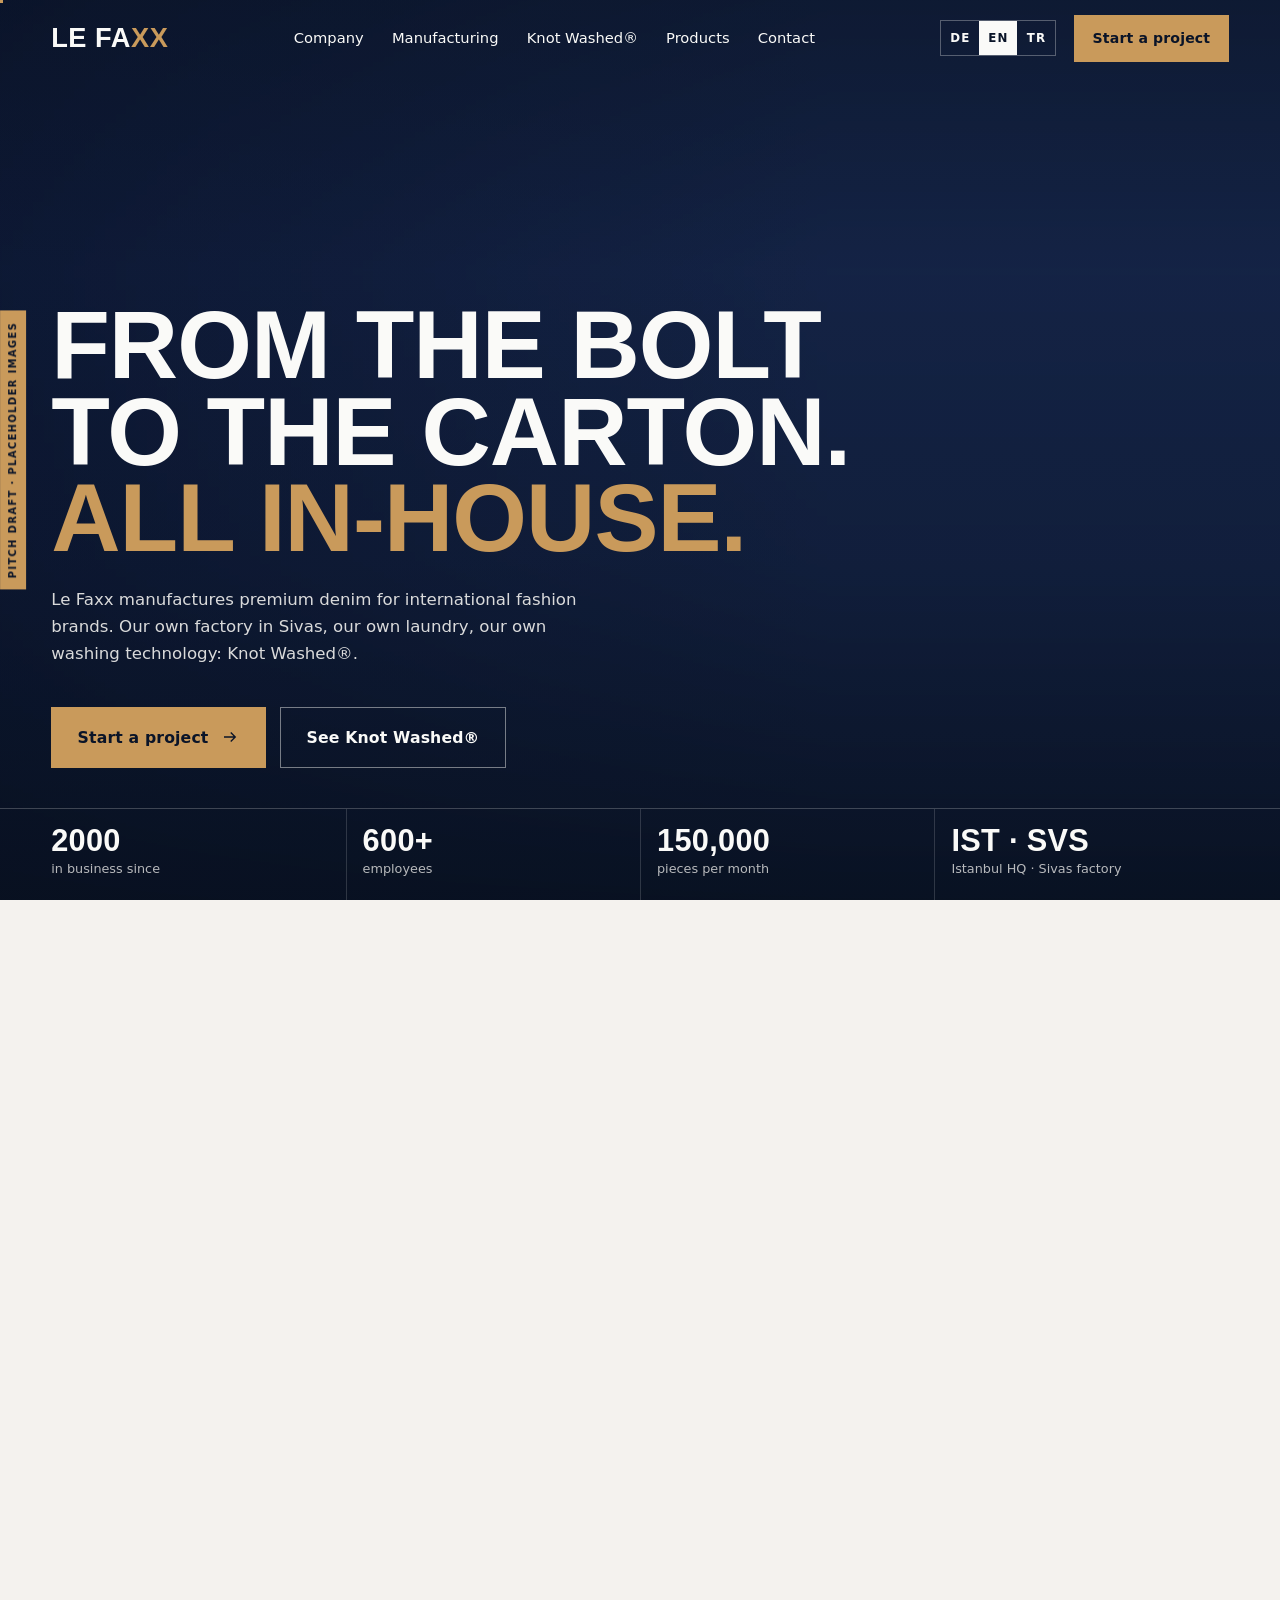
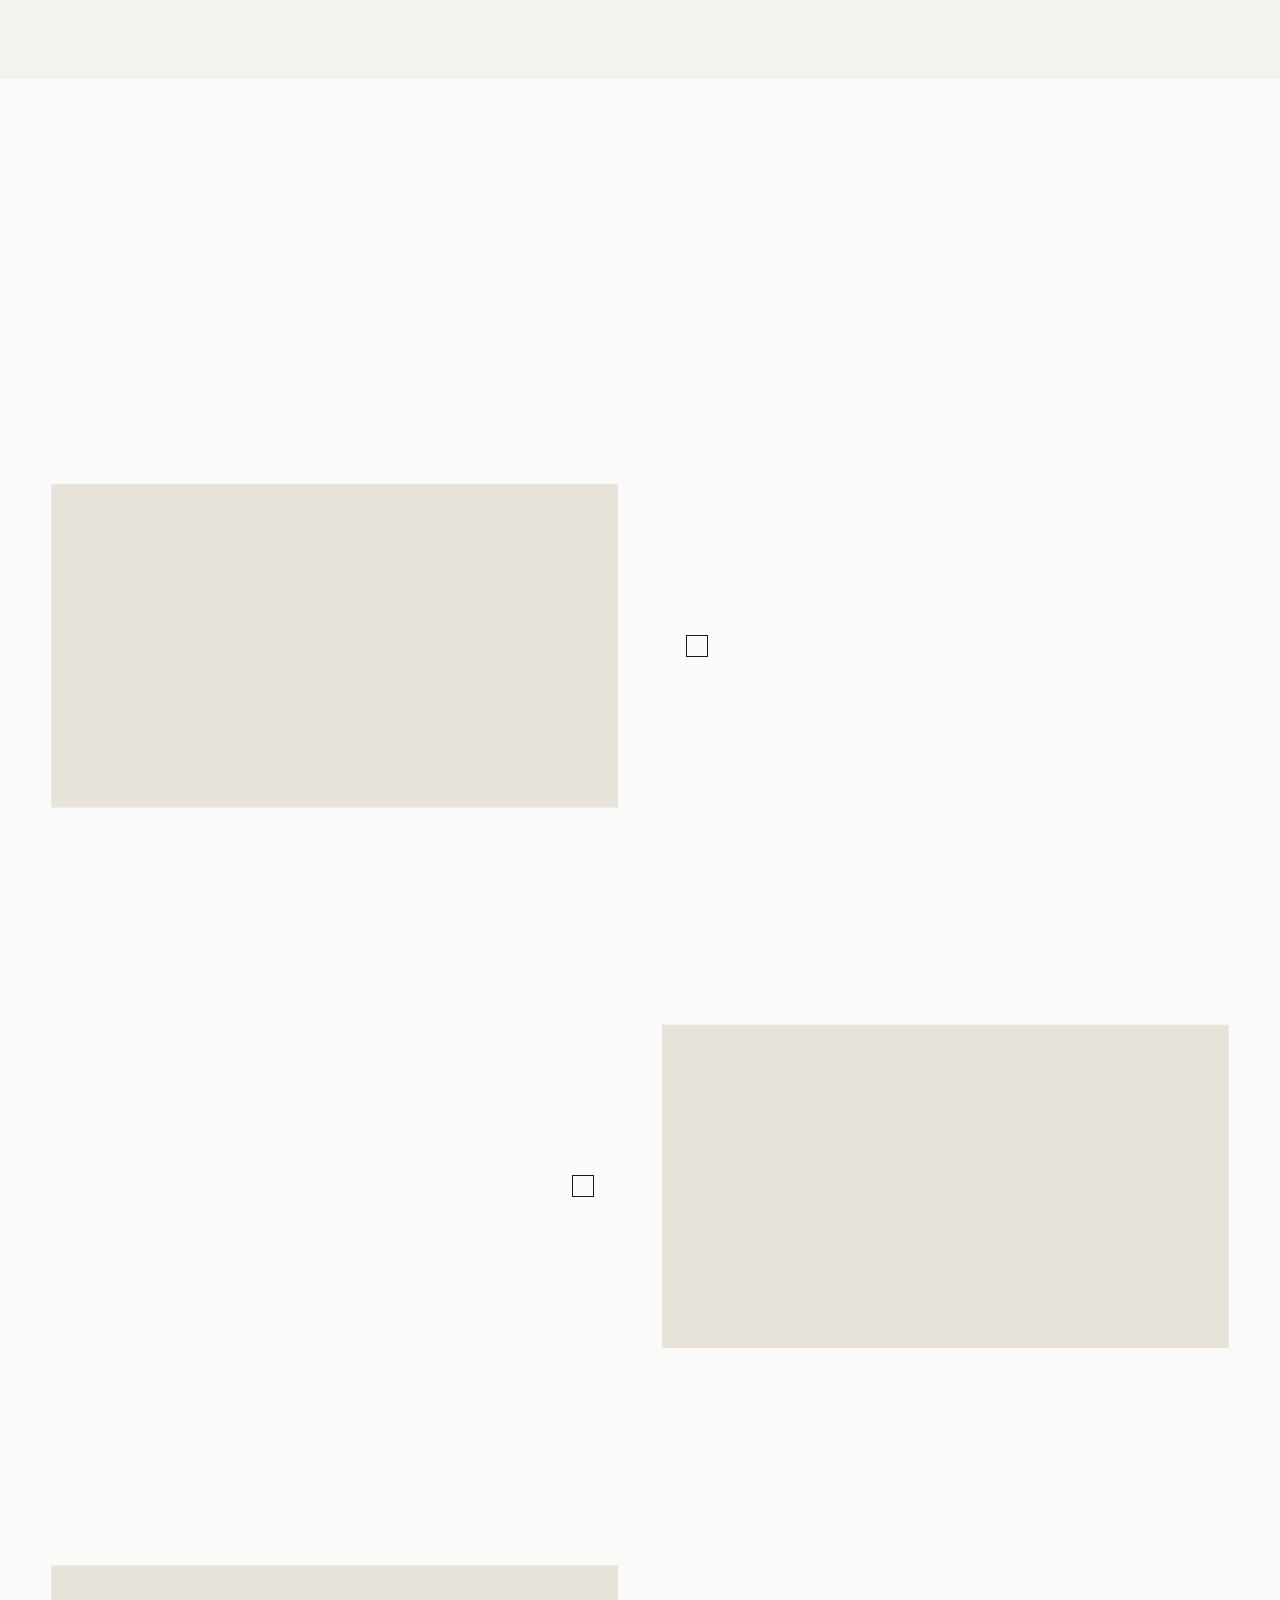
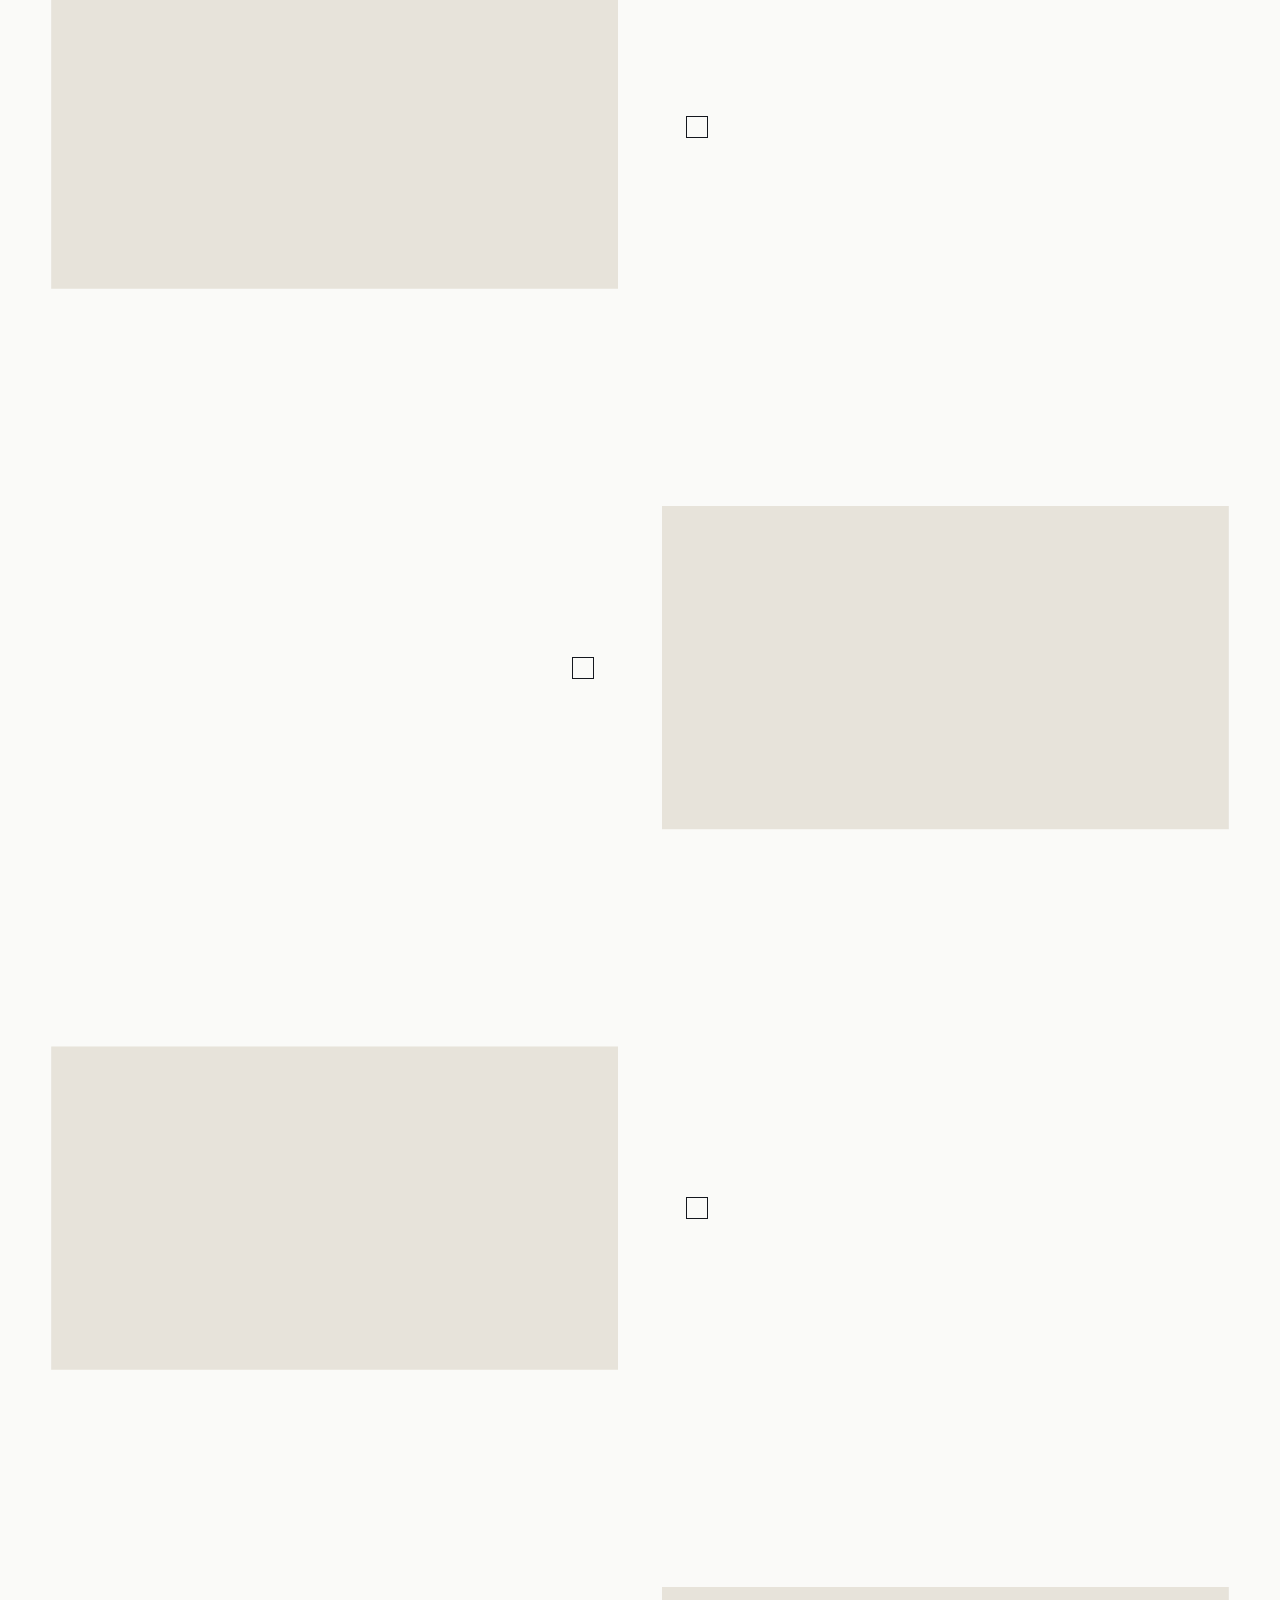
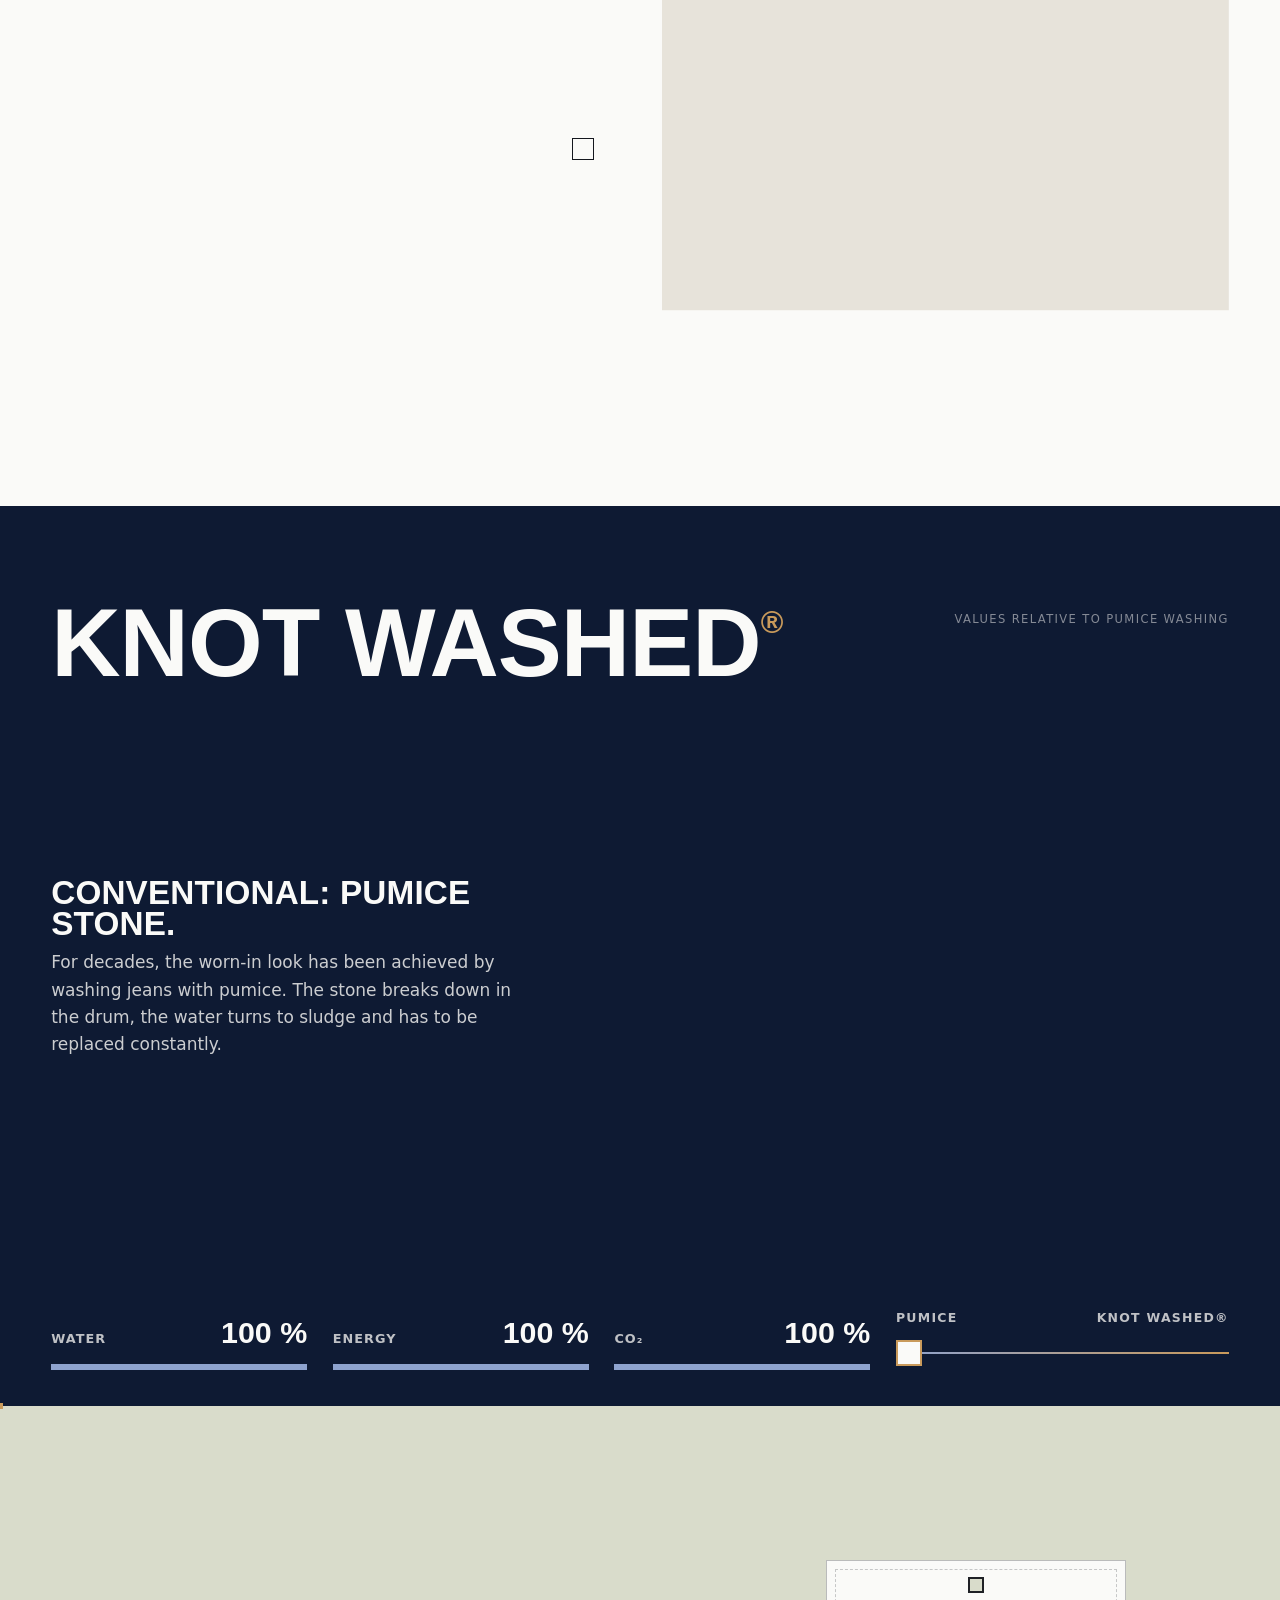
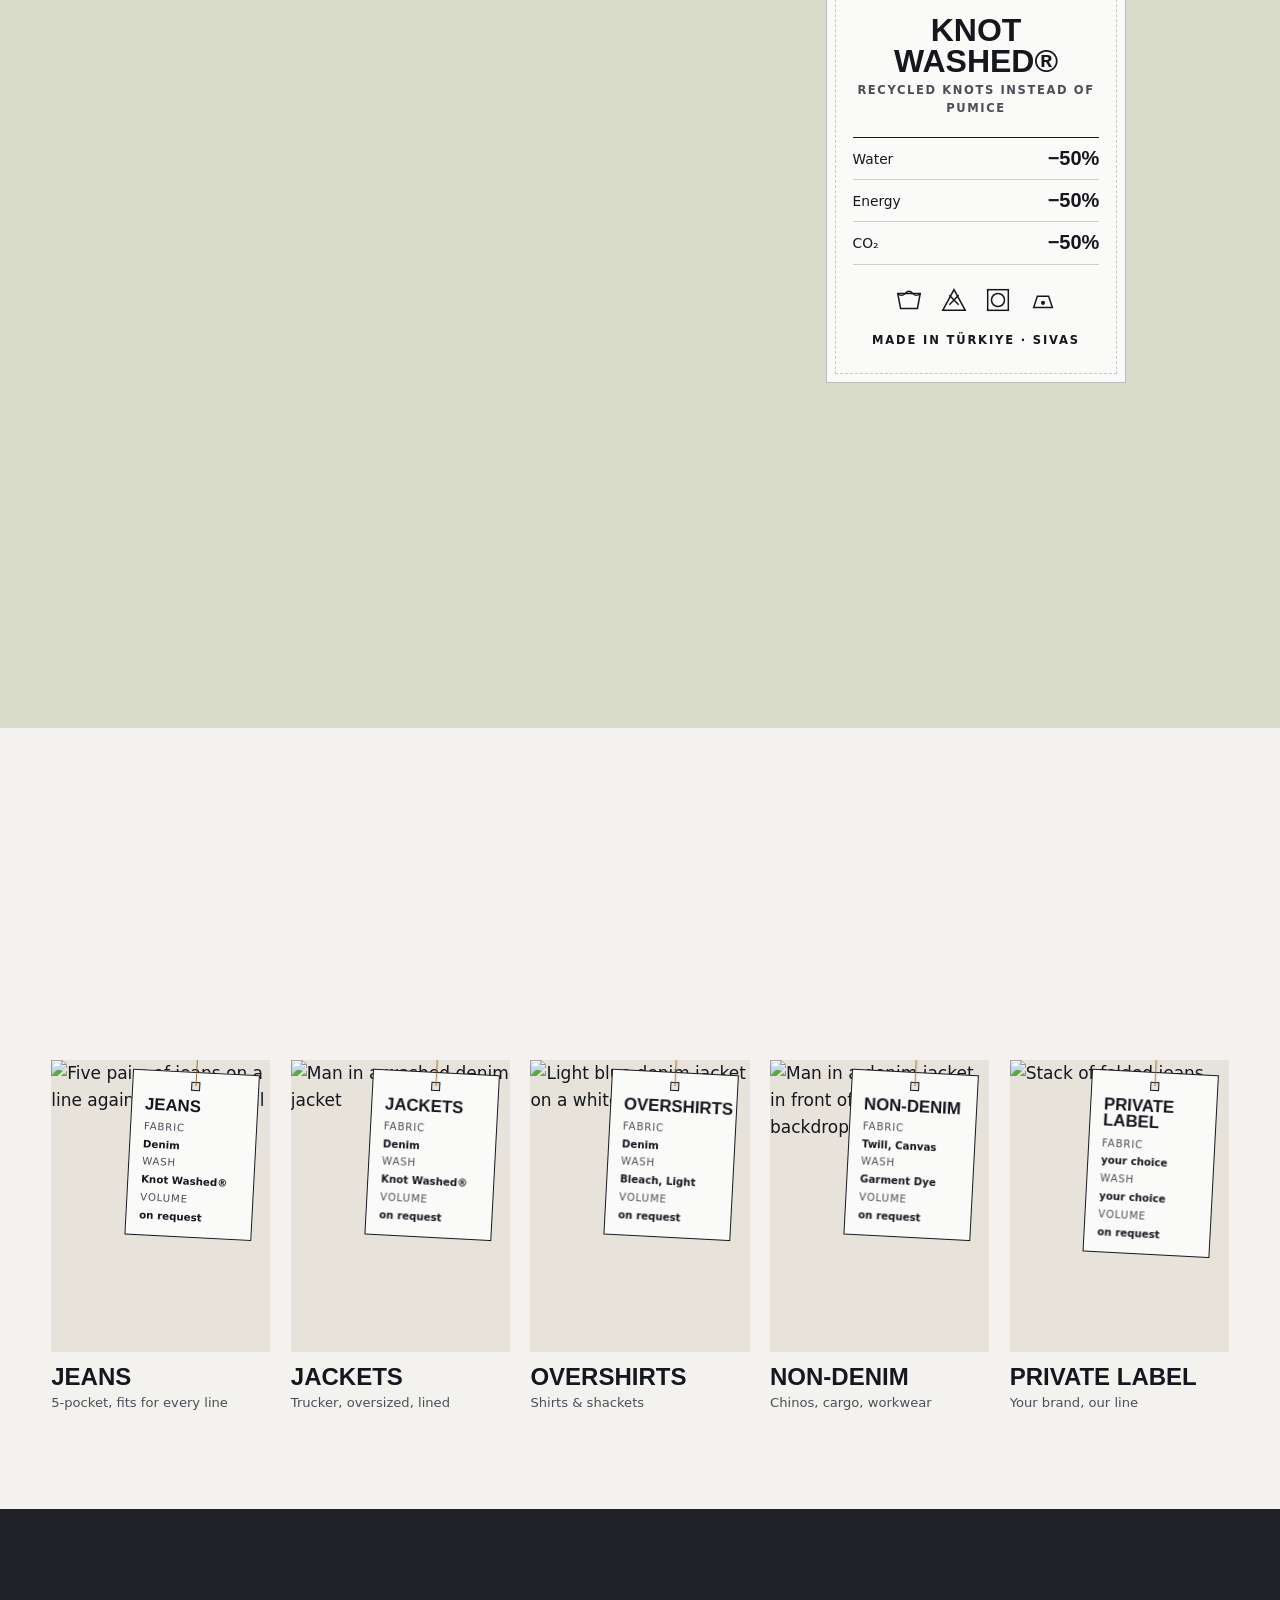
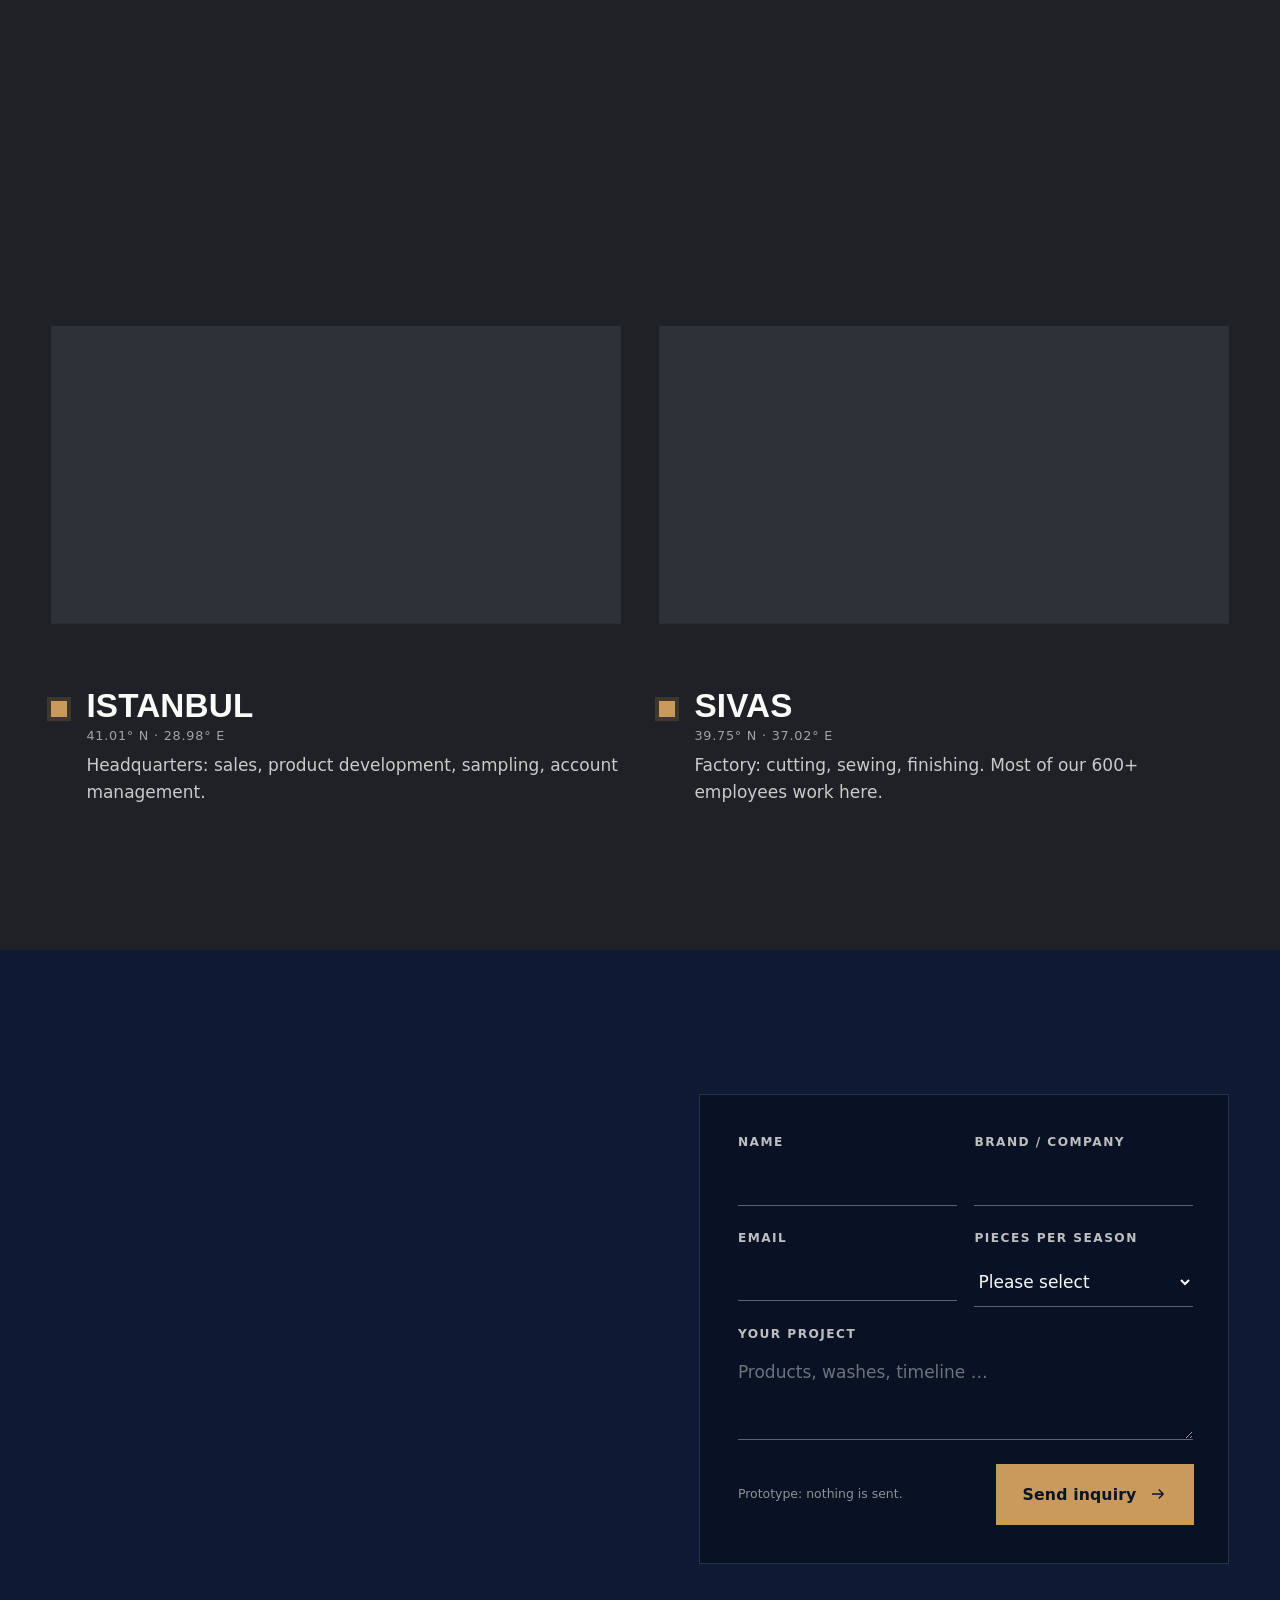
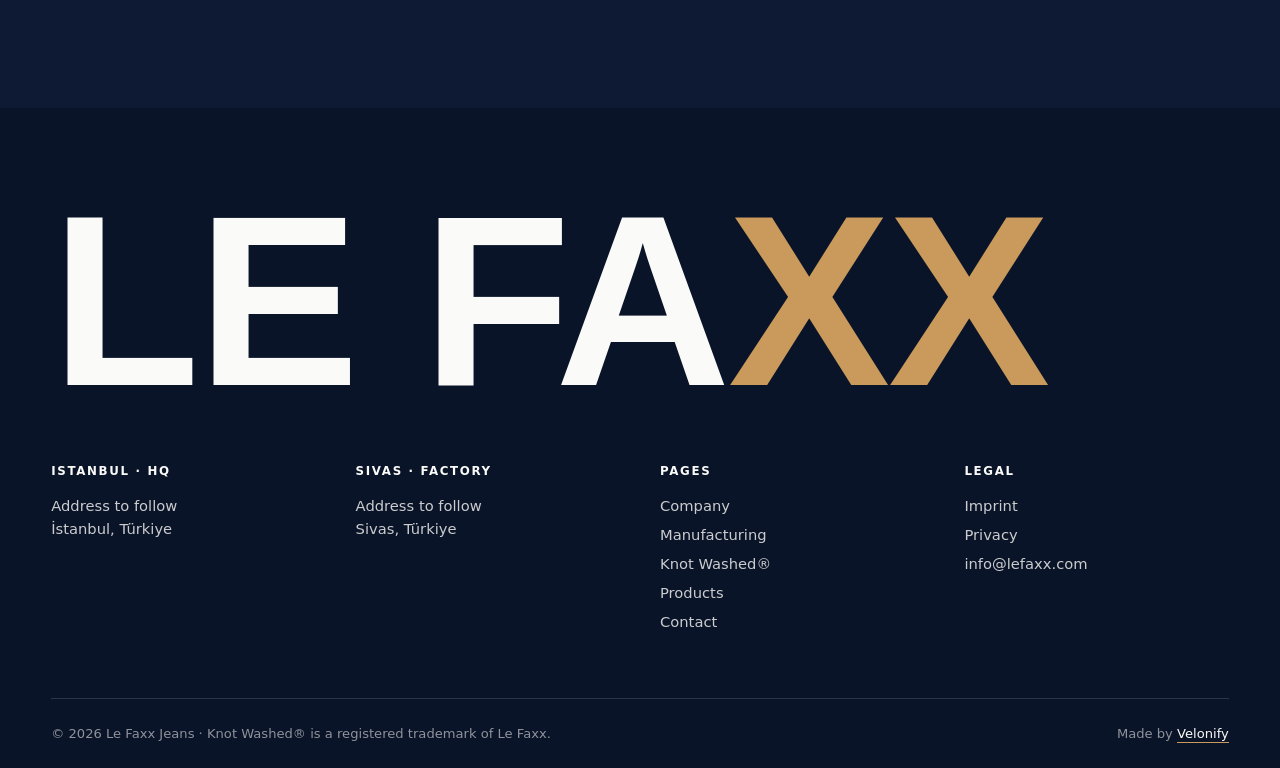
==== index.html @ afb4d883 "Le Faxx Startseiten-Prototyp (DE/EN/TR) mit Konzept und Designsystem Co-Authored-By: Claude Opus 5.5" ====
<!doctype html>
<html lang="de">
<head>
<meta charset="utf-8">
<meta name="viewport" content="width=device-width, initial-scale=1, viewport-fit=cover">
<title>Le Faxx Jeans · Denim in eigener Hand</title>
<meta name="description" content="Le Faxx Jeans: Premium-Denim-Produktion seit 2000. 600+ Mitarbeitende, 150.000 Teile pro Monat, eigene Knot Washed®-Technologie. Istanbul & Sivas.">
<meta name="theme-color" content="#0E1A33">
<link rel="preconnect" href="https://images.unsplash.com">
<link rel="preconnect" href="https://videos.pexels.com">
<link rel="preload" href="fonts/bsd-latin-fC1_PZJEZG.woff2" as="font" type="font/woff2" crossorigin>
<link rel="stylesheet" href="fonts/fonts.css">
<link rel="icon" href="data:image/svg+xml,%3Csvg xmlns='http://www.w3.org/2000/svg' viewBox='0 0 32 32'%3E%3Crect width='32' height='32' fill='%230B1530'/%3E%3Cpath d='M8 8l16 16M24 8L8 24' stroke='%23C99A5B' stroke-width='3'/%3E%3C/svg%3E">
<style>
:root{
  --indigo-950:#0A1428;
  --indigo-900:#0E1A33;
  --indigo-800:#13213F;
  --indigo-700:#1E3160;
  --indigo-300:#8EA3CF;
  --indigo-200:#B9C6E2;
  --anth:#1F2126;
  --anth-700:#2E3138;
  --linen:#F4F2EE;
  --linen-200:#E7E3DA;
  --paper:#FAFAF8;
  --ink:#14171E;
  --ink-soft:#4A4E58;
  --stitch:#C99A5B;
  --stitch-deep:#9A6E37;
  --tobacco:#A9825A;
  --moss:#5F6B4A;
  --moss-200:#D9DCCB;

  --f-display:"Big Shoulders Display", "Arial Narrow", sans-serif;
  --f-text:"Inter", system-ui, sans-serif;

  --gutter:clamp(16px, 4vw, 56px);
  --max:1440px;
  --s1:.5rem; --s2:1rem; --s3:1.5rem; --s4:2.5rem; --s5:4rem; --s6:6rem; --s7:9rem;
  --ease-out:cubic-bezier(.16,1,.3,1);
}
*,*::before,*::after{box-sizing:border-box}
html{-webkit-text-size-adjust:100%;scroll-behavior:auto}
html.lenis,html.lenis body{height:auto}
.lenis.lenis-smooth{scroll-behavior:auto!important}
body{margin:0;background:var(--linen);color:var(--ink);font-family:var(--f-text);font-size:1.0625rem;line-height:1.6;-webkit-font-smoothing:antialiased;text-rendering:optimizeLegibility;font-variant-numeric:tabular-nums;overflow-x:hidden}
img,video,canvas,svg{display:block;max-width:100%}
a{color:inherit;text-underline-offset:.22em;text-decoration-thickness:1px}
button{font:inherit;color:inherit;background:none;border:0;padding:0;cursor:pointer;border-radius:0}
input,textarea,select{font:inherit;color:inherit;border-radius:0}
::selection{background:var(--stitch);color:var(--indigo-950)}
html{scrollbar-color:var(--indigo-700) var(--linen)}
::-webkit-scrollbar{width:10px}
::-webkit-scrollbar-track{background:var(--linen)}
::-webkit-scrollbar-thumb{background:var(--indigo-700)}
:focus-visible{outline:2px solid var(--stitch);outline-offset:3px}
.m-only{display:none}
@media (max-width:820px){.m-only{display:block}}
.sr-only{position:absolute;width:1px;height:1px;overflow:hidden;clip:rect(0 0 0 0);white-space:nowrap}
.skip{position:fixed;left:var(--gutter);top:-60px;z-index:100;background:var(--stitch);color:var(--indigo-950);padding:.6rem 1rem;font-weight:600}
.skip:focus{top:12px}
.wrap{width:100%;max-width:var(--max);margin-inline:auto;padding-inline:var(--gutter)}

/* ---------- type ---------- */
.display{font-family:var(--f-display);font-weight:900;text-transform:uppercase;line-height:.86;letter-spacing:-.01em;margin:0;text-wrap:balance}
.h2{font-family:var(--f-display);font-weight:900;text-transform:uppercase;line-height:.9;letter-spacing:-.005em;font-size:clamp(2.6rem,6vw,5.25rem);margin:0 0 var(--s3);text-wrap:balance}
.h3{font-family:var(--f-display);font-weight:800;text-transform:uppercase;line-height:.95;font-size:clamp(1.7rem,2.6vw,2.4rem);margin:0 0 .6rem;letter-spacing:.005em}
.lead{font-size:clamp(1.08rem,1.35vw,1.25rem);line-height:1.55;max-width:56ch}
.meta{font-size:.78rem;letter-spacing:.14em;text-transform:uppercase;font-weight:600}
p{margin:0 0 1em;max-width:68ch}

/* ---------- buttons ---------- */
.btn{position:relative;display:inline-flex;align-items:center;gap:.8rem;padding:1.05rem 1.6rem;font-weight:600;font-size:.98rem;letter-spacing:.01em;text-decoration:none;overflow:hidden;isolation:isolate;border:1px solid currentColor;transition:color .45s var(--ease-out),border-color .45s var(--ease-out);will-change:transform}
.btn .btn-fill{position:absolute;inset:0;z-index:-1;transform:translateY(calc(100% + 14px));transition:transform .7s var(--ease-out)}
.btn .btn-fill::before{content:"";position:absolute;left:0;right:0;top:-11px;height:12px;background:inherit;-webkit-mask:url("data:image/svg+xml,%3Csvg xmlns='http://www.w3.org/2000/svg' viewBox='0 0 120 12' preserveAspectRatio='none'%3E%3Cpath d='M0 6 C 20 0 40 0 60 6 S 100 12 120 6 V12 H0Z'/%3E%3C/svg%3E") 0 0/120px 12px repeat-x;mask:url("data:image/svg+xml,%3Csvg xmlns='http://www.w3.org/2000/svg' viewBox='0 0 120 12' preserveAspectRatio='none'%3E%3Cpath d='M0 6 C 20 0 40 0 60 6 S 100 12 120 6 V12 H0Z'/%3E%3C/svg%3E") 0 0/120px 12px repeat-x;animation:wave 1.6s linear infinite}
.btn .btn-fill::after{content:"";position:absolute;inset:0;background:inherit}
.btn .btn-fill{background:transparent}
@keyframes wave{to{-webkit-mask-position:120px 0;mask-position:120px 0}}
.btn:hover .btn-fill,.btn:focus-visible .btn-fill{transform:translateY(0)}
.btn-primary{background:var(--stitch);border-color:var(--stitch);color:var(--indigo-950)}
.btn-primary .btn-fill::before,.btn-primary .btn-fill::after{background:var(--paper)}
.btn-ghost{color:var(--paper);border-color:rgba(251,250,247,.45)}
.btn-ghost .btn-fill::before,.btn-ghost .btn-fill::after{background:var(--paper)}
.btn-ghost:hover,.btn-ghost:focus-visible{color:var(--indigo-950);border-color:var(--paper)}
.btn-ink{color:var(--ink);border-color:var(--ink)}
.btn-ink .btn-fill::before,.btn-ink .btn-fill::after{background:var(--indigo-900)}
.btn-ink:hover,.btn-ink:focus-visible{color:var(--paper)}
.btn svg{width:18px;height:18px;flex:none;transition:transform .5s var(--ease-out)}
.btn:hover svg{transform:translateX(4px)}
.btn[disabled]{opacity:.5;cursor:not-allowed}

/* ---------- nav ---------- */
.nav{position:fixed;inset:0 0 auto;z-index:50;color:var(--paper);transition:background .5s var(--ease-out),color .5s var(--ease-out),transform .6s var(--ease-out)}
.nav-in{display:flex;align-items:center;justify-content:space-between;gap:var(--s3);height:76px}
.nav.is-solid{background:rgba(11,21,48,.92);-webkit-backdrop-filter:saturate(1.2) blur(10px);backdrop-filter:saturate(1.2) blur(10px)}
.nav.is-hidden{transform:translateY(-100%)}
.mark{font-family:var(--f-display);font-weight:900;font-size:1.7rem;letter-spacing:.02em;text-decoration:none;display:inline-block;line-height:1;white-space:nowrap}
.mark .xx{color:var(--stitch)}
.nav-links{display:flex;gap:clamp(1rem,2.2vw,2.2rem);list-style:none;margin:0;padding:0;font-size:.92rem;font-weight:500}
.nav-links a{text-decoration:none;position:relative;padding:.4rem 0}
.nav-links a::after{content:"";position:absolute;left:0;right:0;bottom:0;height:1px;background:var(--stitch);transform:scaleX(0);transform-origin:right;transition:transform .5s var(--ease-out)}
.nav-links a:hover::after{transform:scaleX(1);transform-origin:left}
.nav-right{display:flex;align-items:center;gap:1.1rem}
.lang{display:flex;border:1px solid rgba(251,250,247,.3)}
.lang button{font-size:.74rem;font-weight:600;letter-spacing:.1em;padding:.42rem .55rem;min-width:38px;min-height:34px;transition:background .3s,color .3s}
.lang button[aria-pressed="true"]{background:var(--paper);color:var(--indigo-950)}
.lang button:not([aria-pressed="true"]):hover{background:rgba(251,250,247,.12)}
.nav .btn{padding:.7rem 1.1rem;font-size:.88rem}
.burger{display:none;width:44px;height:44px;position:relative}
.burger span{position:absolute;left:10px;right:10px;height:2px;background:currentColor;transition:transform .45s var(--ease-out),top .45s var(--ease-out)}
.burger span:nth-child(1){top:17px}.burger span:nth-child(2){top:25px}
.menu-open .burger span:nth-child(1){top:21px;transform:rotate(45deg)}
.menu-open .burger span:nth-child(2){top:21px;transform:rotate(-45deg)}
.mobile-menu{position:fixed;inset:0;z-index:45;background:var(--indigo-900);color:var(--paper);padding:110px var(--gutter) 40px;display:flex;flex-direction:column;gap:2rem;clip-path:inset(0 0 100% 0);transition:clip-path .7s var(--ease-out);visibility:hidden}
.menu-open .mobile-menu{clip-path:inset(0 0 0 0);visibility:visible}
.mobile-menu ul{list-style:none;margin:0;padding:0;display:grid;gap:.2rem}
.mobile-menu a{font-family:var(--f-display);font-weight:900;text-transform:uppercase;font-size:clamp(2.6rem,12vw,3.6rem);line-height:1.02;text-decoration:none;display:block}
.mobile-menu .lang{align-self:flex-start}
@media (max-width:1080px){.nav-links{display:none}.burger{display:block}.nav .btn{display:none}}

/* ---------- thread ---------- */
.thread-host{position:relative}
.thread{position:absolute;inset:0;width:100%;height:100%;pointer-events:none;z-index:4;overflow:visible}
.thread .stitch{fill:none;stroke:var(--stitch);stroke-width:1.7;stroke-dasharray:11 7;stroke-linecap:butt}
.thread .ghost{fill:none;stroke:var(--stitch);stroke-width:1;stroke-dasharray:2 16;opacity:.35}
.thread .needle{fill:var(--stitch)}

/* ---------- hero ---------- */
.hero{position:relative;min-height:100svh;color:var(--paper);background:var(--indigo-900);display:flex;flex-direction:column;overflow:hidden}
.hero-media{position:absolute;inset:0;z-index:0}
.hero-media video,.hero-media img{width:100%;height:100%;object-fit:cover}
.hero-media::after{content:"";position:absolute;inset:0;background:
  linear-gradient(180deg,rgba(8,16,31,.55) 0%,rgba(8,16,31,.15) 30%,rgba(8,16,31,.35) 62%,rgba(8,16,31,.92) 100%),
  linear-gradient(90deg,rgba(11,21,48,.7) 0%,rgba(11,21,48,0) 65%);mix-blend-mode:normal}
.hero-media .tint{position:absolute;inset:0;background:var(--indigo-700);mix-blend-mode:color;opacity:.55}
.hero-body{position:relative;z-index:5;margin-top:auto;padding-top:120px;padding-bottom:var(--s4)}
.hero h1{font-size:clamp(3.2rem,9.6vw,6rem)}
@media (min-width:821px){.hero h1 .ln>span{white-space:nowrap}}
.hero h1 .ln{display:block;overflow:hidden;padding-bottom:.04em}
.hero h1 .ln>span{display:block}
.hero h1 .ln:nth-child(3)>span{color:var(--stitch)}
.hero-sub{margin:var(--s3) 0 var(--s4);max-width:52ch;font-size:clamp(1.02rem,1.3vw,1.18rem);color:rgba(251,250,247,.86)}
.hero-ctas{position:relative;z-index:5;display:flex;flex-wrap:wrap;gap:.9rem;align-items:center}
.spec{position:relative;z-index:5;border-top:1px solid rgba(251,250,247,.22)}
.spec ul{list-style:none;margin:0;padding:0;display:grid;grid-template-columns:repeat(4,1fr)}
.spec li{padding:1.1rem 1rem 1.3rem 0;display:flex;flex-direction:column;gap:.1rem}
.spec li+li{padding-left:1rem;border-left:1px solid rgba(251,250,247,.16)}
.spec b{font-family:var(--f-display);font-weight:800;font-size:clamp(1.5rem,2.4vw,2.1rem);line-height:1;letter-spacing:.01em}
.spec span{font-size:.8rem;color:rgba(251,250,247,.72)}
@media (max-width:820px){.hero .btn-ghost{background:var(--indigo-900)}}
@media (max-width:720px){.spec ul{grid-template-columns:1fr 1fr}.spec li:nth-child(3){padding-left:0;border-left:0}.spec li:nth-child(n+3){border-top:1px solid rgba(251,250,247,.16)}}

/* ---------- statement ---------- */
.statement{padding:var(--s7) 0 var(--s6);background:var(--linen)}
.statement-grid{display:grid;grid-template-columns:minmax(0,1fr) minmax(0,3.2fr);gap:var(--s4)}
.statement .anchor-col{position:relative}
.big-say{font-family:var(--f-display);font-weight:800;text-transform:uppercase;font-size:clamp(2.1rem,4.6vw,4.1rem);line-height:.98;letter-spacing:.002em;margin:0 0 var(--s4);max-width:22ch;text-wrap:balance}
.big-say .num{color:var(--indigo-700);font-weight:900}
.big-say .soft{color:#8A8C93}
.statement .cols{display:grid;grid-template-columns:1fr 1fr;gap:var(--s4);max-width:900px;color:var(--ink-soft)}
@media (max-width:820px){.statement-grid{grid-template-columns:1fr}.statement .anchor-col{height:0}.statement .cols{grid-template-columns:1fr;gap:0}.statement{padding-top:var(--s6)}.statement .wrap{padding-left:calc(var(--gutter) + 28px)}}

/* ---------- production line ---------- */
.line{background:var(--paper);padding:var(--s6) 0 var(--s7)}
.line-head{display:grid;grid-template-columns:minmax(0,1fr) minmax(0,1fr);gap:var(--s4);align-items:end;margin-bottom:var(--s6)}
.line-head p{color:var(--ink-soft)}
.stations{list-style:none;margin:0;padding:0;display:grid;gap:clamp(4rem,9vw,8rem)}
.station{display:grid;grid-template-columns:minmax(0,5fr) 80px minmax(0,4fr);gap:clamp(1rem,3vw,3rem);align-items:center}
.station:nth-child(even){grid-template-columns:minmax(0,4fr) 80px minmax(0,5fr)}
.st-media{order:1}.st-copy{order:3}
.station:nth-child(even) .st-media{order:3}
.station:nth-child(even) .st-copy{order:1;text-align:right;justify-self:end}
.station:nth-child(even) .st-copy p{margin-left:auto}
.st-marker{order:2;justify-self:center;position:relative;width:22px;height:22px;background:var(--paper);border:1.5px solid var(--ink)}
.st-marker svg{position:absolute;inset:3px;width:13px;height:13px}
.st-marker line{stroke:var(--stitch-deep);stroke-width:2.2;stroke-dasharray:20;stroke-dashoffset:20;transition:stroke-dashoffset .5s var(--ease-out)}
.st-marker line+line{transition-delay:.18s}
.is-stitched .st-marker{border-color:var(--stitch-deep)}
.is-stitched .st-marker line{stroke-dashoffset:0}
.st-media{position:relative;aspect-ratio:4/3;overflow:hidden;background:var(--linen-200)}
.st-media img{width:100%;height:118%;object-fit:cover;transform:translateY(-8%);will-change:transform}
.st-copy{max-width:440px}
.st-no{font-family:var(--f-display);font-weight:800;font-size:1.05rem;letter-spacing:.08em;color:var(--stitch-deep);display:block;margin-bottom:.5rem}
.st-copy p{color:var(--ink-soft);margin-bottom:.9rem}
.origin{display:inline-flex;gap:.5rem;align-items:center;font-size:.74rem;font-weight:600;letter-spacing:.13em;text-transform:uppercase;color:var(--ink);border:1px solid var(--linen-200);padding:.35rem .6rem;background:var(--linen)}
.origin::before{content:"";width:6px;height:6px;background:var(--stitch-deep)}
@media (max-width:820px){
  .line-head{grid-template-columns:1fr}
  .station,.station:nth-child(even){grid-template-columns:28px minmax(0,1fr);gap:1rem 1.2rem;align-items:start}
  .station .st-marker,.station:nth-child(even) .st-marker{order:0;grid-row:1 / span 2;justify-self:start;margin-left:-3px;margin-top:2px}
  .station .st-media,.station:nth-child(even) .st-media{order:2;grid-column:2}
  .station .st-copy,.station:nth-child(even) .st-copy{order:1;grid-column:2;text-align:left;justify-self:start}
  .station:nth-child(even) .st-copy p{margin-left:0}
  .stations{gap:4rem}
}

/* ---------- knot washed ---------- */
.knot{position:relative;background:var(--indigo-900);color:var(--paper);height:100svh;overflow:hidden}
.knot canvas{position:absolute;inset:0;width:100%;height:100%}
.knot-fallback{position:absolute;inset:0;display:grid;place-items:center;opacity:.25}
.knot-ui{position:relative;z-index:3;height:100%;display:grid;grid-template-columns:minmax(0,1fr) minmax(0,1fr);grid-template-rows:auto 1fr auto;padding-top:96px;padding-bottom:clamp(20px,4vh,40px)}
.knot-title{grid-column:1 / -1;font-size:clamp(3rem,8.5vw,6rem);color:var(--paper)}
.knot-title sup{font-size:.32em;vertical-align:top;position:relative;top:.25em;color:var(--stitch)}
.knot-steps{grid-column:1;grid-row:2;position:relative;align-self:center;min-height:15rem}
.kstep{position:absolute;inset:0 0 auto 0;opacity:0;transform:translateY(16px);transition:opacity .6s var(--ease-out),transform .6s var(--ease-out);max-width:30rem}
.kstep.is-on{opacity:1;transform:none}
.kstep h3{color:var(--paper)}
.kstep p{color:rgba(251,250,247,.8)}
.knot-meters{grid-column:1 / -1;grid-row:3;display:grid;grid-template-columns:repeat(3,minmax(0,1fr)) minmax(0,1.3fr);gap:clamp(.8rem,2vw,2rem);align-items:end}
.meter{display:flex;flex-direction:column;gap:.45rem}
.meter-top{display:flex;justify-content:space-between;align-items:baseline;font-size:.8rem;color:rgba(251,250,247,.75);letter-spacing:.08em;text-transform:uppercase;font-weight:600}
.meter-top b{font-family:var(--f-display);font-size:1.9rem;letter-spacing:0;color:var(--paper);font-weight:800}
.meter-bar{height:6px;background:rgba(251,250,247,.12);position:relative}
.meter-bar i{position:absolute;inset:0 auto 0 0;width:100%;background:var(--indigo-300);transform-origin:left;transition:background .4s}
.meter.is-low .meter-bar i{background:var(--stitch)}
.compare{display:flex;flex-direction:column;gap:.5rem}
.compare-labels{display:flex;justify-content:space-between;font-size:.78rem;letter-spacing:.1em;text-transform:uppercase;font-weight:600;color:rgba(251,250,247,.75)}
.compare input[type=range]{-webkit-appearance:none;appearance:none;width:100%;height:34px;background:transparent;cursor:ew-resize;margin:0}
.compare input[type=range]::-webkit-slider-runnable-track{height:2px;background:linear-gradient(90deg,var(--indigo-300),var(--stitch))}
.compare input[type=range]::-moz-range-track{height:2px;background:linear-gradient(90deg,var(--indigo-300),var(--stitch))}
.compare input[type=range]::-webkit-slider-thumb{-webkit-appearance:none;width:26px;height:26px;margin-top:-12px;background:var(--paper);border:2px solid var(--stitch)}
.compare input[type=range]::-moz-range-thumb{width:22px;height:22px;background:var(--paper);border:2px solid var(--stitch);border-radius:0}
.knot-note{position:absolute;right:var(--gutter);top:104px;z-index:3;font-size:.72rem;letter-spacing:.12em;text-transform:uppercase;color:rgba(251,250,247,.5)}
@media (max-width:820px){
  .knot-ui{grid-template-columns:1fr;grid-template-rows:auto 1fr auto auto}
  .knot-steps{grid-row:3;min-height:12.5rem;align-self:end}
  .knot-meters{grid-row:4;grid-template-columns:repeat(3,1fr)}
  .compare{grid-column:1 / -1}
  .meter-top{flex-direction:column;gap:.1rem}
  .meter-top b{font-size:1.5rem}
  .knot-note{display:none}
  .kstep p{font-size:.95rem}
  .kstep{background:rgba(8,16,31,.82);padding:.9rem 1rem;margin:0 -1rem}
}

/* ---------- care label ---------- */
.care{background:var(--moss-200);padding:var(--s7) 0;overflow:hidden}
.care-grid{display:grid;grid-template-columns:minmax(0,1.2fr) minmax(0,1fr);gap:var(--s5);align-items:start}
.care-copy .h2{color:var(--ink)}
.care-copy p{color:#3B4232}
.care-points{list-style:none;margin:var(--s4) 0;padding:0;display:grid;gap:0;border-top:1px solid rgba(20,23,30,.18)}
.care-points li{display:grid;grid-template-columns:7.5rem 1fr;gap:1rem;padding:1rem 0;border-bottom:1px solid rgba(20,23,30,.18);align-items:baseline}
.care-points b{font-family:var(--f-display);font-weight:800;font-size:1.25rem;text-transform:uppercase;letter-spacing:.04em;line-height:1.2;color:var(--moss)}
.label-stage{position:relative;display:flex;justify-content:center;padding-top:10px}
.label{position:relative;z-index:5;width:min(300px,78vw);background:var(--paper);color:var(--ink);padding:3.4rem 1.6rem 2rem;transform-origin:50% 0;border:1px solid rgba(20,23,30,.28);will-change:transform}
.label::before{content:"";position:absolute;inset:8px;border:1px dashed rgba(20,23,30,.22);pointer-events:none}
.label .eyelet{position:absolute;top:16px;left:50%;width:16px;height:16px;margin-left:-8px;border:2px solid var(--anth);background:var(--moss-200);z-index:6}
.label h3{font-family:var(--f-display);font-weight:900;text-transform:uppercase;font-size:2rem;line-height:.95;text-align:center;margin:0 0 .3rem}
.label .sub{text-align:center;font-size:.72rem;letter-spacing:.14em;text-transform:uppercase;font-weight:600;margin:0 auto 1.2rem;color:var(--ink-soft)}
.label dl{margin:0;display:grid;gap:0;border-top:1px solid var(--ink)}
.label dl div{display:flex;justify-content:space-between;padding:.6rem 0;border-bottom:1px solid rgba(20,23,30,.2);font-size:.86rem}
.label dt{font-weight:500}
.label dd{margin:0;font-family:var(--f-display);font-weight:900;font-size:1.25rem;line-height:1}
.label .symbols{display:flex;justify-content:center;gap:.9rem;margin:1.3rem 0 1rem}
.label .symbols svg{width:30px;height:30px;stroke:var(--ink);fill:none;stroke-width:1.6}
.label .made{text-align:center;font-size:.72rem;letter-spacing:.16em;text-transform:uppercase;font-weight:600;margin:0 auto}
@media (max-width:820px){.care-grid{grid-template-columns:1fr}.label-stage{order:-1}}

/* ---------- products ---------- */
.products{background:var(--linen);padding:var(--s7) 0 var(--s6)}
.products-head{display:flex;justify-content:space-between;align-items:end;gap:var(--s4);flex-wrap:wrap;margin-bottom:var(--s4)}
.products-head p{color:var(--ink-soft);margin:0}
.pieces{position:relative;z-index:5;display:grid;grid-template-columns:repeat(5,minmax(0,1fr));gap:clamp(14px,1.6vw,24px)}
.piece{position:relative;text-decoration:none;display:block}
.head-anchor{display:block;width:1px;height:1px;align-self:center}
.piece-img{aspect-ratio:3/4;overflow:hidden;background:var(--linen-200)}
.piece-img img{width:100%;height:100%;object-fit:cover;transition:transform 1.2s var(--ease-out)}
.piece:hover .piece-img img{transform:scale(1.045)}
.tag{position:absolute;right:10px;top:12px;width:min(132px,58%);background:var(--paper);color:var(--ink);padding:1.6rem .8rem .8rem;transform:rotate(3deg);transform-origin:50% 0;transition:transform .8s var(--ease-out);border:1px solid var(--ink)}
.piece:hover .tag{transform:rotate(-2deg)}
.tag::before{content:"";position:absolute;top:9px;left:50%;width:9px;height:9px;margin-left:-4.5px;border:1.5px solid var(--ink);background:var(--linen-200)}
.tag::after{content:"";position:absolute;bottom:100%;left:50%;width:1.5px;height:26px;background:var(--stitch-deep);transform:translateX(-50%) translateY(13px)}
.tag b{display:block;font-family:var(--f-display);font-weight:900;text-transform:uppercase;font-size:1.05rem;line-height:1;margin-bottom:.4rem}
.tag dl{margin:0;font-size:.64rem;line-height:1.35;display:grid;gap:.25rem}
.tag dt{color:var(--ink-soft);text-transform:uppercase;letter-spacing:.08em}
.tag dd{margin:0;font-weight:600}
.piece-cap{display:flex;flex-direction:column;gap:.2rem;padding-top:.8rem}
.piece-cap h3{font-family:var(--f-display);font-weight:800;text-transform:uppercase;font-size:1.5rem;margin:0;line-height:1}
.piece-cap span{font-size:.82rem;color:var(--ink-soft)}
@media (max-width:1180px){.pieces{grid-template-columns:repeat(3,minmax(0,1fr))}}
@media (max-width:620px){.pieces{grid-template-columns:repeat(2,minmax(0,1fr))}.tag{padding:1.4rem .55rem .6rem}.tag dl{font-size:.6rem}.piece-cap h3{font-size:1.25rem}}

/* ---------- locations ---------- */
.side-anchor{position:absolute;top:-2rem;left:max(3px,calc(var(--gutter) - 24px));width:1px;height:1px}
.places{background:var(--anth);color:var(--paper);padding:var(--s7) 0}
.places .h2{max-width:14ch}
.places-intro{display:grid;grid-template-columns:minmax(0,1fr) minmax(0,1fr);gap:var(--s4);align-items:end;margin-bottom:var(--s5)}
.places-intro p{color:rgba(251,250,247,.75)}
.places-grid{display:grid;grid-template-columns:1fr 1fr;gap:clamp(16px,3vw,40px)}
.place{position:relative}
.place-img{position:relative;z-index:5;aspect-ratio:16/11;overflow:hidden;background:var(--anth-700)}
.place-img img{width:100%;height:100%;object-fit:cover;filter:saturate(.7) contrast(1.05)}
.place-body{display:grid;grid-template-columns:auto 1fr;gap:.3rem 1.2rem;padding-top:1.2rem;align-items:baseline}
.pin{width:16px;height:16px;background:var(--stitch);grid-row:1 / span 3;margin-top:.55rem;outline:4px solid rgba(201,154,91,.18)}
.place h3{margin:0}
.place .coord{font-size:.8rem;color:rgba(251,250,247,.6);letter-spacing:.06em}
.place p{color:rgba(251,250,247,.78);margin:0}
@media (max-width:820px){.places-intro,.places-grid{grid-template-columns:1fr}.places-grid{gap:var(--s5)}}

/* ---------- contact ---------- */
.contact{position:relative;background:var(--indigo-900);color:var(--paper);padding:var(--s7) 0;overflow:hidden}
.contact canvas{position:absolute;inset:0;width:100%;height:100%;z-index:0;opacity:.9}
.contact .wrap{position:relative;z-index:2}
.contact-grid{display:grid;grid-template-columns:minmax(0,1.1fr) minmax(0,1fr);gap:var(--s5);align-items:start}
.contact .display{font-size:clamp(3rem,7.6vw,6rem)}
.contact .display span{color:var(--stitch)}
.contact-copy p{color:rgba(251,250,247,.8);margin-top:var(--s3)}
.direct{margin-top:var(--s4);display:grid;gap:.4rem;font-size:.95rem}
.direct a{text-decoration:none;border-bottom:1px solid rgba(251,250,247,.3);justify-self:start;padding-bottom:2px}
.direct a:hover{border-color:var(--stitch)}
form.inquiry{position:relative;z-index:5;background:rgba(8,16,31,.72);-webkit-backdrop-filter:blur(6px);backdrop-filter:blur(6px);border:1px solid rgba(251,250,247,.14);padding:clamp(1.4rem,3vw,2.4rem);display:grid;gap:1.1rem}
.field{display:grid;gap:.35rem}
.field label{font-size:.76rem;letter-spacing:.12em;text-transform:uppercase;font-weight:600;color:rgba(251,250,247,.75)}
.field input,.field textarea,.field select{background:transparent;border:0;border-bottom:1px solid rgba(251,250,247,.35);padding:.6rem 0;color:var(--paper);caret-color:var(--stitch);transition:border-color .3s;min-height:44px}
.field select option{color:var(--ink);background:var(--paper)}
.field textarea{resize:vertical;min-height:90px}
.field input::placeholder,.field textarea::placeholder{color:rgba(251,250,247,.42)}
.field input:focus,.field textarea:focus,.field select:focus{outline:none;border-color:var(--stitch)}
.field .err{font-size:.8rem;color:#F0B27A;min-height:0}
.field.has-err input,.field.has-err textarea{border-color:#F0B27A}
.two{display:grid;grid-template-columns:1fr 1fr;gap:1.1rem}
.form-foot{display:flex;justify-content:space-between;align-items:center;gap:1rem;flex-wrap:wrap;margin-top:.4rem}
.form-foot small{color:rgba(251,250,247,.55);font-size:.78rem;max-width:30ch}
.form-ok{display:none;padding:1rem 0}
.form-ok h3{color:var(--stitch)}
form.is-sent .fields{display:none}
form.is-sent .form-ok{display:block}
@media (max-width:820px){.contact-grid{grid-template-columns:1fr}.two{grid-template-columns:1fr}}

/* ---------- footer ---------- */
.foot{background:var(--indigo-950);color:rgba(251,250,247,.8);padding:var(--s6) 0 var(--s3);font-size:.92rem}
.foot-mark{font-family:var(--f-display);font-weight:900;font-size:clamp(4.5rem,19vw,16rem);line-height:.8;color:var(--paper);letter-spacing:-.01em;margin:0 0 var(--s5);white-space:nowrap}
.foot-mark .xx{color:var(--stitch)}
.foot-grid{display:grid;grid-template-columns:repeat(4,minmax(0,1fr));gap:var(--s4);padding-bottom:var(--s5);border-bottom:1px solid rgba(251,250,247,.14)}
.foot h4{font-size:.74rem;letter-spacing:.14em;text-transform:uppercase;color:var(--paper);margin:0 0 .8rem;font-weight:600}
.foot ul{list-style:none;margin:0;padding:0;display:grid;gap:.35rem}
.foot a{text-decoration:none}
.foot a:hover{color:var(--stitch)}
.foot-bottom{display:flex;justify-content:space-between;gap:1rem;flex-wrap:wrap;padding-top:var(--s3);font-size:.82rem;color:rgba(251,250,247,.55)}
.foot-bottom .velo a{color:var(--paper);border-bottom:1px solid var(--stitch);padding-bottom:1px}
.foot-bottom .velo a:hover{color:var(--stitch)}
@media (max-width:820px){.foot-grid{grid-template-columns:1fr 1fr}}

.draft{position:fixed;left:0;top:50%;z-index:40;font-size:.62rem;letter-spacing:.14em;text-transform:uppercase;font-weight:600;background:var(--stitch);color:var(--indigo-950);padding:.7rem .32rem;writing-mode:vertical-rl;transform:translateY(-50%) rotate(180deg)}
@media (max-width:820px){.draft{display:none}}

/* ---------- reveal ---------- */
.js .rv{opacity:0;transform:translateY(28px)}
.js .rv-img{clip-path:inset(12% 0 12% 0)}
@media (prefers-reduced-motion:reduce){
  .js .rv{opacity:1;transform:none}
  .js .rv-img{clip-path:none}
  .btn .btn-fill::before{animation:none}
  *{transition-duration:.01ms!important}
}
</style>
</head>
<body>
<a class="skip" href="#main" data-i18n="skip">Zum Inhalt springen</a>

<header class="nav" id="nav">
  <div class="wrap nav-in">
    <a class="mark" href="#top" aria-label="Le Faxx Jeans, Startseite">LE&nbsp;FA<span class="xx">XX</span></a>
    <nav aria-label="Hauptnavigation" data-i18n-aria="navAria">
      <ul class="nav-links">
        <li><a href="#company" data-i18n="nav1">Unternehmen</a></li>
        <li><a href="#production" data-i18n="nav2">Produktion</a></li>
        <li><a href="#knot" data-i18n="nav3">Knot Washed®</a></li>
        <li><a href="#products" data-i18n="nav4">Produkte</a></li>
        <li><a href="#contact" data-i18n="nav5">Kontakt</a></li>
      </ul>
    </nav>
    <div class="nav-right">
      <div class="lang" role="group" aria-label="Sprache / Language / Dil">
        <button type="button" data-lang="de" aria-pressed="true">DE</button>
        <button type="button" data-lang="en" aria-pressed="false">EN</button>
        <button type="button" data-lang="tr" aria-pressed="false">TR</button>
      </div>
      <a class="btn btn-primary magnetic" href="#contact"><span class="btn-fill"></span><span data-i18n="cta">Projekt anfragen</span></a>
      <button class="burger" type="button" aria-expanded="false" aria-controls="mmenu" aria-label="Menü"><span></span><span></span></button>
    </div>
  </div>
</header>

<div class="mobile-menu" id="mmenu" aria-hidden="true">
  <ul>
    <li><a href="#company" data-i18n="nav1">Unternehmen</a></li>
    <li><a href="#production" data-i18n="nav2">Produktion</a></li>
    <li><a href="#knot" data-i18n="nav3">Knot Washed®</a></li>
    <li><a href="#products" data-i18n="nav4">Produkte</a></li>
    <li><a href="#contact" data-i18n="nav5">Kontakt</a></li>
  </ul>
  <div class="lang" role="group" aria-label="Sprache / Language / Dil">
    <button type="button" data-lang="de" aria-pressed="true">DE</button>
    <button type="button" data-lang="en" aria-pressed="false">EN</button>
    <button type="button" data-lang="tr" aria-pressed="false">TR</button>
  </div>
  <a class="btn btn-primary" href="#contact" style="align-self:flex-start"><span class="btn-fill"></span><span data-i18n="cta">Projekt anfragen</span></a>
</div>

<main id="main">
<!-- ===== SEGMENT A: hero → statement → production ===== -->
<div class="thread-host" id="segA">
  <svg class="thread" aria-hidden="true"><defs><mask id="mA" maskUnits="userSpaceOnUse"><path class="mpath"/></mask></defs><path class="ghost"/><path class="stitch" mask="url(#mA)"/><g transform="translate(5 0)"><path class="stitch" mask="url(#mA)"/></g><rect class="needle" width="6" height="6" x="-3" y="-3"/></svg>

  <section class="hero" id="top" aria-labelledby="hero-h">
    <div class="hero-media">
      <video id="heroVideo" muted playsinline loop preload="none"
        poster="https://images.pexels.com/videos/36066871/marikina-metro-manila-palengke-36066871.jpeg?auto=compress&w=1600"
        data-src-hd="https://videos.pexels.com/video-files/36066871/15296082_1920_1080_24fps.mp4"
        data-src-sd="https://videos.pexels.com/video-files/36066871/15296079_1280_720_24fps.mp4" aria-hidden="true"></video>
      <div class="tint"></div>
    </div>
    <div class="wrap hero-body">
      <h1 class="display" id="hero-h">
        <span class="ln"><span data-i18n="h1a">Vom Ballen</span></span>
        <span class="ln"><span data-i18n="h1b">bis zum Karton.</span></span>
        <span class="ln"><span data-i18n="h1c">In eigener Hand.</span></span>
      </h1>
      <p class="hero-sub" data-i18n="heroSub">Le Faxx fertigt Premium-Denim für internationale Modemarken. Eigene Fabrik in Sivas, eigene Wäscherei, eigene Waschtechnologie: Knot Washed®.</p>
      <div class="hero-ctas">
        <a class="btn btn-primary magnetic" href="#contact" data-thread-anchor="A0" data-thread-m><span class="btn-fill"></span><span data-i18n="cta">Projekt anfragen</span><svg viewBox="0 0 24 24" fill="none" stroke="currentColor" stroke-width="1.8"><path d="M4 12h15M13 6l6 6-6 6"/></svg></a>
        <a class="btn btn-ghost magnetic" href="#knot"><span class="btn-fill"></span><span data-i18n="cta2">Knot Washed® ansehen</span></a>
      </div>
    </div>
    <div class="spec" style="position:relative">
      <span class="m-only" data-thread-anchor="A0.5" style="position:absolute;bottom:0;left:50%;width:1px;height:1px"></span>
      <div class="wrap">
        <ul>
          <li><b>2000</b><span data-i18n="spec1">am Markt seit</span></li>
          <li><b>600+</b><span data-i18n="spec2">Mitarbeitende</span></li>
          <li><b>150.000</b><span data-i18n="spec3">Teile pro Monat</span></li>
          <li><b>IST · SVS</b><span data-i18n="spec4">Istanbul HQ · Fabrik Sivas</span></li>
        </ul>
      </div>
    </div>
  </section>

  <section class="statement" id="company" aria-labelledby="st-h">
    <div class="wrap statement-grid">
      <div class="anchor-col"><span data-thread-anchor="A1" data-thread-m style="position:absolute;left:12px;top:.6em;width:1px;height:1px"></span></div>
      <div>
        <h2 class="big-say rv" id="st-h" data-i18n="say">Seit 2000 nähen, waschen und veredeln wir Denim. <span class="soft">Unter einem Dach, ohne Zwischenhändler.</span></h2>
        <div class="cols rv">
          <p data-i18n="say1">Zuschnitt, Näherei und Finish in unserer Fabrik in Sivas, gewaschen in unserer eigenen Wäscherei. Deshalb verantworten wir Qualität, Liefertermine und Umweltwerte selbst.</p>
          <p data-i18n="say2">Für Marken heißt das: ein Ansprechpartner von der ersten Musterung bis zur Auslieferung, und eine Kapazität, die mit Ihren Kollektionen mitwächst.</p>
        </div>
      </div>
    </div>
  </section>

  <section class="line" id="production" aria-labelledby="ln-h">
    <div class="wrap">
      <div class="line-head">
        <h2 class="h2 rv" id="ln-h" data-i18n="lineH">Eine Linie. Sechs Stationen.</h2>
        <p class="lead rv" data-i18n="lineP">Folgen Sie dem Faden: So entsteht ein Le-Faxx-Teil, ohne dass es unser Haus verlässt.</p>
      </div>
      <ol class="stations">
        <li class="station" data-station>
          <figure class="st-media rv-img" style="margin:0"><img loading="lazy" alt="Nahaufnahme von blauem Denim mit Köperbindung" data-i18n-alt="alt1" src="https://images.unsplash.com/photo-1631112230741-446762ee05ac?w=1200&q=70&auto=format&fit=crop" srcset="https://images.unsplash.com/photo-1631112230741-446762ee05ac?w=640&q=70&auto=format&fit=crop 640w, https://images.unsplash.com/photo-1631112230741-446762ee05ac?w=1200&q=70&auto=format&fit=crop 1200w" sizes="(max-width:820px) 90vw, 50vw"></figure>
          <span class="st-marker" data-thread-anchor="A2"><svg viewBox="0 0 13 13"><line x1="1" y1="1" x2="12" y2="12"/><line x1="12" y1="1" x2="1" y2="12"/></svg></span>
          <div class="st-copy rv">
            <span class="st-no">01</span>
            <h3 class="h3" data-i18n="s1h">Entwicklung &amp; Muster</h3>
            <p data-i18n="s1p">Schnitt, Passform und Waschung entwickeln wir gemeinsam mit Ihrem Team. Sie sehen und prüfen Muster, bevor die erste Serie läuft.</p>
            <span class="origin" data-i18n="o1">Istanbul · HQ</span>
          </div>
        </li>
        <li class="station" data-station>
          <figure class="st-media rv-img" style="margin:0"><img loading="lazy" alt="Lagen von Denimstoff, gestapelt zum Zuschnitt" data-i18n-alt="alt2" src="https://images.unsplash.com/photo-1706802196230-91ebd3174483?w=1200&q=70&auto=format&fit=crop" srcset="https://images.unsplash.com/photo-1706802196230-91ebd3174483?w=640&q=70&auto=format&fit=crop 640w, https://images.unsplash.com/photo-1706802196230-91ebd3174483?w=1200&q=70&auto=format&fit=crop 1200w" sizes="(max-width:820px) 90vw, 50vw"></figure>
          <span class="st-marker" data-thread-anchor="A3"><svg viewBox="0 0 13 13"><line x1="1" y1="1" x2="12" y2="12"/><line x1="12" y1="1" x2="1" y2="12"/></svg></span>
          <div class="st-copy rv">
            <span class="st-no">02</span>
            <h3 class="h3" data-i18n="s2h">Zuschnitt</h3>
            <p data-i18n="s2p">Stoffe werden geprüft, gelegt und zugeschnitten. In Serie und ohne Fremdfertiger.</p>
            <span class="origin" data-i18n="o2">Sivas · Fabrik</span>
          </div>
        </li>
        <li class="station" data-station>
          <figure class="st-media rv-img" style="margin:0"><img loading="lazy" alt="Nähfuß einer Industrienähmaschine auf dunklem Stoff" data-i18n-alt="alt3" src="https://images.unsplash.com/photo-1497997092403-f091fcf5b6c4?w=1200&q=70&auto=format&fit=crop" srcset="https://images.unsplash.com/photo-1497997092403-f091fcf5b6c4?w=640&q=70&auto=format&fit=crop 640w, https://images.unsplash.com/photo-1497997092403-f091fcf5b6c4?w=1200&q=70&auto=format&fit=crop 1200w" sizes="(max-width:820px) 90vw, 50vw"></figure>
          <span class="st-marker" data-thread-anchor="A4"><svg viewBox="0 0 13 13"><line x1="1" y1="1" x2="12" y2="12"/><line x1="12" y1="1" x2="1" y2="12"/></svg></span>
          <div class="st-copy rv">
            <span class="st-no">03</span>
            <h3 class="h3" data-i18n="s3h">Näherei</h3>
            <p data-i18n="s3p">Kontrastnähte, Riegel, Nieten: Konfektion im eigenen Haus, mit der Kapazität für große Serien von bis zu 150.000 Teilen im Monat.</p>
            <span class="origin" data-i18n="o2">Sivas · Fabrik</span>
          </div>
        </li>
        <li class="station" data-station>
          <figure class="st-media rv-img" style="margin:0"><img loading="lazy" alt="Blick in die Edelstahltrommel einer Waschmaschine" data-i18n-alt="alt4" src="https://images.unsplash.com/photo-1761079976271-3a78f547ca67?w=1200&q=70&auto=format&fit=crop" srcset="https://images.unsplash.com/photo-1761079976271-3a78f547ca67?w=640&q=70&auto=format&fit=crop 640w, https://images.unsplash.com/photo-1761079976271-3a78f547ca67?w=1200&q=70&auto=format&fit=crop 1200w" sizes="(max-width:820px) 90vw, 50vw"></figure>
          <span class="st-marker" data-thread-anchor="A5"><svg viewBox="0 0 13 13"><line x1="1" y1="1" x2="12" y2="12"/><line x1="12" y1="1" x2="1" y2="12"/></svg></span>
          <div class="st-copy rv">
            <span class="st-no">04</span>
            <h3 class="h3" data-i18n="s4h">Wäscherei: Knot Washed®</h3>
            <p data-i18n="s4p">Knoten aus recyceltem Kunststoff ersetzen den Bimsstein. Der Look bleibt, der Verbrauch halbiert sich.</p>
            <span class="origin" data-i18n="o4">Eigene Wäscherei</span>
          </div>
        </li>
        <li class="station" data-station>
          <figure class="st-media rv-img" style="margin:0"><img loading="lazy" alt="Gefaltete Jeans in verschiedenen Waschungen" data-i18n-alt="alt5" src="https://images.unsplash.com/photo-1515459961680-58264ee27219?w=1200&q=70&auto=format&fit=crop" srcset="https://images.unsplash.com/photo-1515459961680-58264ee27219?w=640&q=70&auto=format&fit=crop 640w, https://images.unsplash.com/photo-1515459961680-58264ee27219?w=1200&q=70&auto=format&fit=crop 1200w" sizes="(max-width:820px) 90vw, 50vw"></figure>
          <span class="st-marker" data-thread-anchor="A6"><svg viewBox="0 0 13 13"><line x1="1" y1="1" x2="12" y2="12"/><line x1="12" y1="1" x2="1" y2="12"/></svg></span>
          <div class="st-copy rv">
            <span class="st-no">05</span>
            <h3 class="h3" data-i18n="s5h">Finish &amp; Endkontrolle</h3>
            <p data-i18n="s5p">Bügeln, Etikettieren, Prüfen. Jedes Teil geht durch die Endkontrolle, bevor es verpackt wird.</p>
            <span class="origin" data-i18n="o2">Sivas · Fabrik</span>
          </div>
        </li>
        <li class="station" data-station>
          <figure class="st-media rv-img" style="margin:0"><img loading="lazy" alt="Kartons auf Palettenregalen im Lager" data-i18n-alt="alt6" src="https://images.unsplash.com/photo-1672552226380-486fe900b322?w=1200&q=70&auto=format&fit=crop" srcset="https://images.unsplash.com/photo-1672552226380-486fe900b322?w=640&q=70&auto=format&fit=crop 640w, https://images.unsplash.com/photo-1672552226380-486fe900b322?w=1200&q=70&auto=format&fit=crop 1200w" sizes="(max-width:820px) 90vw, 50vw"></figure>
          <span class="st-marker" data-thread-anchor="A7"><svg viewBox="0 0 13 13"><line x1="1" y1="1" x2="12" y2="12"/><line x1="12" y1="1" x2="1" y2="12"/></svg></span>
          <div class="st-copy rv">
            <span class="st-no">06</span>
            <h3 class="h3" data-i18n="s6h">Verpackung &amp; Versand</h3>
            <p data-i18n="s6p">Kartoniert nach Ihren Vorgaben und auf dem Weg zu Ihren Lagern, weltweit.</p>
            <span class="origin" data-i18n="o6">Weltweit</span>
          </div>
        </li>
      </ol>
    </div>
    <span data-thread-anchor="A8" style="display:block;height:1px;width:1px;margin:0 auto"></span>
  </section>
</div>

<!-- ===== KNOT WASHED (pinned WebGL) ===== -->
<section class="knot" id="knot" aria-labelledby="kn-h">
  <canvas id="knotCanvas" aria-hidden="true"></canvas>
  <div class="wrap knot-ui">
    <h2 class="display knot-title" id="kn-h">Knot Washed<sup>®</sup></h2>
    <div class="knot-steps" aria-live="polite">
      <div class="kstep is-on" data-k="0">
        <h3 class="h3" data-i18n="k0h">Konventionell: Bimsstein.</h3>
        <p data-i18n="k0p">Für den Used-Look werden Jeans seit Jahrzehnten mit Bimsstein gewaschen. Der Stein zerfällt in der Trommel, das Wasser wird zu Schlamm und muss ständig erneuert werden.</p>
      </div>
      <div class="kstep" data-k="1">
        <h3 class="h3" data-i18n="k1h">Unsere Antwort: Knoten.</h3>
        <p data-i18n="k1p">Knot Washed® ersetzt den Stein durch Knoten aus recyceltem Kunststoff. Entwickelt bei Le Faxx, im Einsatz in unserer Wäscherei.</p>
      </div>
      <div class="kstep" data-k="2">
        <h3 class="h3" data-i18n="k2h">Die Hälfte.</h3>
        <p data-i18n="k2p">Gleicher Look, halber Verbrauch: 50 % weniger Wasser, 50 % weniger Energie, 50 % weniger CO₂. Jede zweite Wassereinheit, die Sie hier sehen, bleibt ab sofort im Kreislauf der Natur.</p>
      </div>
    </div>
    <div class="knot-meters">
      <div class="meter" data-meter><div class="meter-top"><span data-i18n="m1">Wasser</span><b>100&nbsp;%</b></div><div class="meter-bar"><i></i></div></div>
      <div class="meter" data-meter><div class="meter-top"><span data-i18n="m2">Energie</span><b>100&nbsp;%</b></div><div class="meter-bar"><i></i></div></div>
      <div class="meter" data-meter><div class="meter-top"><span>CO₂</span><b>100&nbsp;%</b></div><div class="meter-bar"><i></i></div></div>
      <div class="compare">
        <div class="compare-labels"><span data-i18n="cmpA">Bimsstein</span><span>Knot Washed®</span></div>
        <input type="range" id="knotRange" min="0" max="1000" value="0" aria-label="Vergleich Bimsstein und Knot Washed" data-i18n-aria="cmpAria">
      </div>
    </div>
  </div>
  <p class="knot-note" data-i18n="kNote">Werte relativ zur Bimssteinwäsche</p>
</section>

<!-- ===== SEGMENT B: care → products → places → contact ===== -->
<div class="thread-host" id="segB">
  <svg class="thread" aria-hidden="true"><defs><mask id="mB" maskUnits="userSpaceOnUse"><path class="mpath"/></mask></defs><path class="ghost"/><path class="stitch" mask="url(#mB)"/><g transform="translate(5 0)"><path class="stitch" mask="url(#mB)"/></g><rect class="needle" width="6" height="6" x="-3" y="-3"/></svg>
  <span data-thread-anchor="B0" style="position:absolute;top:0;left:50%;width:1px;height:1px"></span>

  <section class="care" aria-labelledby="care-h">
    <div class="wrap care-grid">
      <div class="care-copy">
        <h2 class="h2 rv" id="care-h" data-i18n="careH">Nachhaltigkeit, die auf dem Etikett steht.</h2>
        <p class="lead rv" data-i18n="careP">Knot Washed® ist kein Zertifikat, das wir eingekauft haben, sondern ein Verfahren, das wir selbst entwickelt haben. Ihre Kollektion trägt den Unterschied messbar mit sich.</p>
        <ul class="care-points rv">
          <li><b data-i18n="cb1">Material</b><span data-i18n="cp1">Knoten aus recyceltem Kunststoff statt Bimsstein</span></li>
          <li><b data-i18n="cb2">Vergleich</b><span data-i18n="cp2">Alle Werte relativ zur konventionellen Bimssteinwäsche</span></li>
          <li><b data-i18n="cb3">Einsatz</b><span data-i18n="cp3">Entwickelt und eingesetzt in der eigenen Wäscherei</span></li>
        </ul>
        <a class="btn btn-ink magnetic rv" href="#knot"><span class="btn-fill"></span><span data-i18n="careCta">Zur Nachhaltigkeit</span><svg viewBox="0 0 24 24" fill="none" stroke="currentColor" stroke-width="1.8"><path d="M4 12h15M13 6l6 6-6 6"/></svg></a>
      </div>
      <div class="label-stage">
        <div class="label" id="careLabel">
          <span class="eyelet" data-thread-anchor="B1"></span>
          <h3>Knot<br>Washed®</h3>
          <p class="sub" data-i18n="lblSub">Recycelte Knoten statt Bimsstein</p>
          <dl>
            <div><dt data-i18n="m1">Wasser</dt><dd>−50%</dd></div>
            <div><dt data-i18n="m2">Energie</dt><dd>−50%</dd></div>
            <div><dt>CO₂</dt><dd>−50%</dd></div>
          </dl>
          <div class="symbols" aria-hidden="true">
            <svg viewBox="0 0 32 32"><path d="M4 9h24l-3 16H7z"/><path d="M4 9c3 3 5 3 8 0s5-3 8 0 5 3 8 0"/></svg>
            <svg viewBox="0 0 32 32"><path d="M16 5l12 22H4z"/><path d="M11 21l10-10M21 21L11 11"/></svg>
            <svg viewBox="0 0 32 32"><rect x="5" y="5" width="22" height="22"/><circle cx="16" cy="16" r="7"/></svg>
            <svg viewBox="0 0 32 32"><path d="M6 24l4-12h12l4 12z"/><circle cx="16" cy="19" r="1.4" fill="currentColor"/></svg>
          </div>
          <p class="made">Made in Türkiye · Sivas</p>
        </div>
      </div>
    </div>
  </section>

  <section class="products" id="products" aria-labelledby="pr-h">
    <div class="wrap products-head" style="position:relative">
      <span class="side-anchor" data-thread-anchor="B2" data-thread-m style="top:0"></span>
      <div>
        <h2 class="h2 rv" id="pr-h" data-i18n="prH">Was wir fertigen.</h2>
        <p class="rv" data-i18n="prP">Denim und Non-Denim für Damen, Herren und Kids. Inspiration für Ihre Kollektion: Preise und Mindestmengen besprechen wir persönlich.</p>
      </div>
      
    </div>
    <div class="wrap"><div class="pieces">
      <a class="piece" href="#contact">
        <div class="piece-img"><img loading="lazy" alt="Fünf Jeans auf einer Leine vor gelber Wand" data-i18n-alt="pa1" src="https://images.unsplash.com/photo-1529391409740-59f2cea08bc6?w=800&q=70&auto=format&fit=crop&crop=entropy&ar=3:4"></div>
        <div class="tag" aria-hidden="true"><b data-i18n="p1">Jeans</b><dl><dt data-i18n="tF">Stoff</dt><dd>Denim</dd><dt data-i18n="tW">Waschung</dt><dd>Knot Washed®</dd><dt data-i18n="tM">Menge</dt><dd data-i18n="tReq">auf Anfrage</dd></dl></div>
        <div class="piece-cap"><h3 data-i18n="p1">Jeans</h3><span data-i18n="p1s">5-Pocket, Fits für alle Linien</span></div>
      </a>
      <a class="piece" href="#contact">
        <div class="piece-img"><img loading="lazy" alt="Mann in gewaschener Denimjacke" data-i18n-alt="pa2" src="https://images.unsplash.com/photo-1555583743-991174c11425?w=800&q=70&auto=format&fit=crop&ar=3:4"></div>
        <div class="tag" aria-hidden="true"><b data-i18n="p2">Jacken</b><dl><dt data-i18n="tF">Stoff</dt><dd>Denim</dd><dt data-i18n="tW">Waschung</dt><dd>Knot Washed®</dd><dt data-i18n="tM">Menge</dt><dd data-i18n="tReq">auf Anfrage</dd></dl></div>
        <div class="piece-cap"><h3 data-i18n="p2">Jacken</h3><span data-i18n="p2s">Trucker, Oversize, gefüttert</span></div>
      </a>
      <a class="piece" href="#contact">
        <div class="piece-img"><img loading="lazy" alt="Hellblaue Denimjacke an einer weißen Tür" data-i18n-alt="pa3" src="https://images.unsplash.com/photo-1543076447-215ad9ba6923?w=800&q=70&auto=format&fit=crop&ar=3:4"></div>
        <div class="tag" aria-hidden="true"><b data-i18n="p3">Overshirts</b><dl><dt data-i18n="tF">Stoff</dt><dd>Denim</dd><dt data-i18n="tW">Waschung</dt><dd>Bleach, Light</dd><dt data-i18n="tM">Menge</dt><dd data-i18n="tReq">auf Anfrage</dd></dl></div>
        <div class="piece-cap"><h3 data-i18n="p3">Overshirts</h3><span data-i18n="p3s">Hemden &amp; Shackets</span></div>
      </a>
      <a class="piece" href="#contact">
        <div class="piece-img"><img loading="lazy" alt="Mann in Denimjacke vor Stadtkulisse" data-i18n-alt="pa4" src="https://images.unsplash.com/photo-1516257984-b1b4d707412e?w=800&q=70&auto=format&fit=crop&ar=3:4"></div>
        <div class="tag" aria-hidden="true"><b data-i18n="p4">Non-Denim</b><dl><dt data-i18n="tF">Stoff</dt><dd>Twill, Canvas</dd><dt data-i18n="tW">Waschung</dt><dd>Garment Dye</dd><dt data-i18n="tM">Menge</dt><dd data-i18n="tReq">auf Anfrage</dd></dl></div>
        <div class="piece-cap"><h3 data-i18n="p4">Non-Denim</h3><span data-i18n="p4s">Chinos, Cargo, Workwear</span></div>
      </a>
      <a class="piece" href="#contact">
        <div class="piece-img"><img loading="lazy" alt="Stapel gefalteter Jeans" data-i18n-alt="pa5" src="https://images.unsplash.com/photo-1713880453396-aa0493e308ec?w=800&q=70&auto=format&fit=crop&ar=3:4"></div>
        <div class="tag" aria-hidden="true"><b>Private Label</b><dl><dt data-i18n="tF">Stoff</dt><dd data-i18n="tAny">nach Wahl</dd><dt data-i18n="tW">Waschung</dt><dd data-i18n="tAny">nach Wahl</dd><dt data-i18n="tM">Menge</dt><dd data-i18n="tReq">auf Anfrage</dd></dl></div>
        <div class="piece-cap"><h3>Private Label</h3><span data-i18n="p5s">Ihre Marke, unsere Linie</span></div>
      </a>
    </div></div>
  </section>

  <section class="places" aria-labelledby="pl-h">
    <div class="wrap" style="position:relative">
      <span data-thread-anchor="B3" class="side-anchor"></span>
      <div class="places-intro">
        <h2 class="h2 rv" id="pl-h" data-i18n="plH">Zwei Standorte. Ein Faden.</h2>
        <p class="lead rv" data-i18n="plP">In Istanbul entwickeln und verkaufen wir, in Sivas produzieren wir. Dazwischen liegt kein Zwischenhändler.</p>
      </div>
      <div class="places-grid">
        <article class="place">
          <div class="place-img rv-img"><img loading="lazy" alt="Istanbul bei Nacht mit Bosporus-Brücke" data-i18n-alt="pl1a" src="https://images.unsplash.com/photo-1696711551721-458511adcd86?w=1100&q=70&auto=format&fit=crop"></div>
          <div class="place-body">
            <span class="pin" data-thread-anchor="B4" data-thread-m></span>
            <h3 class="h3">Istanbul</h3>
            <span class="coord">41.01° N · 28.98° E</span>
            <p data-i18n="pl1">Hauptsitz: Vertrieb, Produktentwicklung, Musterung, Kundenbetreuung.</p>
          </div>
        </article>
        <article class="place">
          <div class="place-img rv-img"><img loading="lazy" alt="Fabrikgebäude mit großen Fensterfronten" data-i18n-alt="pl2a" src="https://images.unsplash.com/photo-1713894055910-1a8bdffc41ea?w=1100&q=70&auto=format&fit=crop&ar=16:11"></div>
          <div class="place-body">
            <span class="pin" data-thread-anchor="B5" data-thread-m></span>
            <h3 class="h3">Sivas</h3>
            <span class="coord">39.75° N · 37.02° E</span>
            <p data-i18n="pl2">Fabrik: Zuschnitt, Näherei, Finish. Hier arbeitet der Großteil unserer 600+ Mitarbeitenden.</p>
          </div>
        </article>
      </div>
    </div>
  </section>

  <section class="contact" id="contact" aria-labelledby="ct-h">
    <canvas id="warp" aria-hidden="true"></canvas>
    <div class="wrap contact-grid">
      <div class="contact-copy">
        <h2 class="display rv" id="ct-h"><span data-i18n="ctA">Ihre Kollektion.</span><br><span data-i18n="ctB">Unsere Linie.</span></h2>
        <p class="lead rv" data-i18n="ctP">Erzählen Sie uns von Ihrer nächsten Saison. Wir melden uns mit einem Ansprechpartner aus der Entwicklung, nicht mit einem Callcenter.</p>
        <div class="direct rv">
          <a href="mailto:info@lefaxx.com">info@lefaxx.com</a>
          <span data-i18n="ctLang">Wir sprechen Türkisch, Englisch und Deutsch.</span>
        </div>
      </div>
      <form class="inquiry" id="inquiry" novalidate>
        <span data-thread-anchor="B6" data-thread-m style="position:absolute;top:0;left:50%;width:1px;height:1px"></span>
        <div class="fields" style="display:grid;gap:1.1rem">
          <div class="two">
            <div class="field"><label for="f-name" data-i18n="fName">Name</label><input id="f-name" name="name" autocomplete="name" required><span class="err" aria-live="polite"></span></div>
            <div class="field"><label for="f-brand" data-i18n="fBrand">Marke / Unternehmen</label><input id="f-brand" name="brand" autocomplete="organization" required><span class="err" aria-live="polite"></span></div>
          </div>
          <div class="two">
            <div class="field"><label for="f-mail" data-i18n="fMail">E-Mail</label><input id="f-mail" name="email" type="email" autocomplete="email" required><span class="err" aria-live="polite"></span></div>
            <div class="field"><label for="f-vol" data-i18n="fVol">Stückzahl pro Saison</label>
              <select id="f-vol" name="volume">
                <option data-i18n="fVol0" value="">Bitte wählen</option>
                <option value="<5k">&lt; 5.000</option>
                <option value="5-20k">5.000 – 20.000</option>
                <option value="20-50k">20.000 – 50.000</option>
                <option value=">50k">&gt; 50.000</option>
              </select>
            </div>
          </div>
          <div class="field"><label for="f-msg" data-i18n="fMsg">Ihr Projekt</label><textarea id="f-msg" name="message" data-i18n-ph="fMsgPh" placeholder="Produkte, Waschungen, Zeitplan …"></textarea></div>
          <div class="form-foot">
            <small data-i18n="fNote">Prototyp: Es wird nichts versendet.</small>
            <button class="btn btn-primary magnetic" type="submit"><span class="btn-fill"></span><span data-i18n="fSend">Anfrage senden</span><svg viewBox="0 0 24 24" fill="none" stroke="currentColor" stroke-width="1.8"><path d="M4 12h15M13 6l6 6-6 6"/></svg></button>
          </div>
        </div>
        <div class="form-ok" role="status">
          <h3 class="h3" data-i18n="okH">Danke. Der Faden ist gelegt.</h3>
          <p data-i18n="okP">Ihre Anfrage ist angekommen. In der Live-Version meldet sich ein Ansprechpartner aus unserer Entwicklung bei Ihnen.</p>
        </div>
      </form>
    </div>
  </section>
</div>
</main>

<footer class="foot">
  <div class="wrap">
    <p class="foot-mark" aria-hidden="true">LE FA<span class="xx">XX</span></p>
    <div class="foot-grid">
      <div><h4>Istanbul · HQ</h4><p data-i18n="adr1">Adresse folgt<br>İstanbul, Türkiye</p></div>
      <div><h4 data-i18n="fFac">Sivas · Fabrik</h4><p data-i18n="adr2">Adresse folgt<br>Sivas, Türkiye</p></div>
      <div><h4 data-i18n="fNav">Seiten</h4><ul><li><a href="#company" data-i18n="nav1">Unternehmen</a></li><li><a href="#production" data-i18n="nav2">Produktion</a></li><li><a href="#knot" data-i18n="nav3">Knot Washed®</a></li><li><a href="#products" data-i18n="nav4">Produkte</a></li><li><a href="#contact" data-i18n="nav5">Kontakt</a></li></ul></div>
      <div><h4 data-i18n="fLegal">Rechtliches</h4><ul><li><a href="#" data-i18n="imp">Impressum</a></li><li><a href="#" data-i18n="priv">Datenschutz</a></li><li><a href="mailto:info@lefaxx.com">info@lefaxx.com</a></li></ul></div>
    </div>
    <div class="foot-bottom">
      <span>© 2026 Le Faxx Jeans · Knot Washed® <span data-i18n="tm">ist eine eingetragene Marke von Le Faxx.</span></span>
      <span class="velo">Made by <a href="https://velonify.de" target="_blank" rel="noopener">Velonify</a></span>
    </div>
  </div>
</footer>

<div class="draft" data-i18n="draft">Pitch-Entwurf · Platzhalterbilder</div>

<script src="https://unpkg.com/lenis@1.1.13/dist/lenis.min.js"></script>
<script src="https://cdnjs.cloudflare.com/ajax/libs/gsap/3.12.5/gsap.min.js"></script>
<script src="https://cdnjs.cloudflare.com/ajax/libs/gsap/3.12.5/ScrollTrigger.min.js"></script>
<script>
document.documentElement.classList.add('js');
const REDUCED = matchMedia('(prefers-reduced-motion: reduce)').matches;
const FINE = matchMedia('(pointer: fine)').matches;

/* ================= i18n ================= */
const I18N = {
de:{cb1:"Material",cb2:"Vergleich",cb3:"Einsatz",skip:"Zum Inhalt springen",navAria:"Hauptnavigation",nav1:"Unternehmen",nav2:"Produktion",nav3:"Knot Washed®",nav4:"Produkte",nav5:"Kontakt",cta:"Projekt anfragen",
h1a:"Vom Ballen",h1b:"bis zum Karton.",h1c:"In eigener Hand.",
heroSub:"Le Faxx fertigt Premium-Denim für internationale Modemarken. Eigene Fabrik in Sivas, eigene Wäscherei, eigene Waschtechnologie: Knot Washed®.",
cta2:"Knot Washed® ansehen",spec1:"am Markt seit",spec2:"Mitarbeitende",spec3:"Teile pro Monat",spec4:"Istanbul HQ · Fabrik Sivas",
say:'Seit 2000 nähen, waschen und veredeln wir Denim. <span class="soft">Unter einem Dach, ohne Zwischenhändler.</span>',
say1:"Zuschnitt, Näherei und Finish in unserer Fabrik in Sivas, gewaschen in unserer eigenen Wäscherei. Deshalb verantworten wir Qualität, Liefertermine und Umweltwerte selbst.",
say2:"Für Marken heißt das: ein Ansprechpartner von der ersten Musterung bis zur Auslieferung, und eine Kapazität, die mit Ihren Kollektionen mitwächst.",
lineH:"Eine Linie. Sechs Stationen.",lineP:"Folgen Sie dem Faden: So entsteht ein Le-Faxx-Teil, ohne dass es unser Haus verlässt.",
s1h:"Entwicklung &amp; Muster",s1p:"Schnitt, Passform und Waschung entwickeln wir gemeinsam mit Ihrem Team. Sie sehen und prüfen Muster, bevor die erste Serie läuft.",
s2h:"Zuschnitt",s2p:"Stoffe werden geprüft, gelegt und zugeschnitten. In Serie und ohne Fremdfertiger.",
s3h:"Näherei",s3p:"Kontrastnähte, Riegel, Nieten: Konfektion im eigenen Haus, mit der Kapazität für große Serien von bis zu 150.000 Teilen im Monat.",
s4h:"Wäscherei: Knot Washed®",s4p:"Knoten aus recyceltem Kunststoff ersetzen den Bimsstein. Der Look bleibt, der Verbrauch halbiert sich.",
s5h:"Finish &amp; Endkontrolle",s5p:"Bügeln, Etikettieren, Prüfen. Jedes Teil geht durch die Endkontrolle, bevor es verpackt wird.",
s6h:"Verpackung &amp; Versand",s6p:"Kartoniert nach Ihren Vorgaben und auf dem Weg zu Ihren Lagern, weltweit.",
o1:"Istanbul · HQ",o2:"Sivas · Fabrik",o4:"Eigene Wäscherei",o6:"Weltweit",
alt1:"Nahaufnahme von blauem Denim mit Köperbindung",alt2:"Lagen von Denimstoff, gestapelt zum Zuschnitt",alt3:"Nähfuß einer Industrienähmaschine auf dunklem Stoff",alt4:"Blick in die Edelstahltrommel einer Waschmaschine",alt5:"Gefaltete Jeans in verschiedenen Waschungen",alt6:"Kartons auf Palettenregalen im Lager",
k0h:"Konventionell: Bimsstein.",k0p:"Für den Used-Look werden Jeans seit Jahrzehnten mit Bimsstein gewaschen. Der Stein zerfällt in der Trommel, das Wasser wird zu Schlamm und muss ständig erneuert werden.",
k1h:"Unsere Antwort: Knoten.",k1p:"Knot Washed® ersetzt den Stein durch Knoten aus recyceltem Kunststoff. Entwickelt bei Le Faxx, im Einsatz in unserer Wäscherei.",
k2h:"Die Hälfte.",k2p:"Gleicher Look, halber Verbrauch: 50 % weniger Wasser, 50 % weniger Energie, 50 % weniger CO₂. Jede zweite Wassereinheit, die Sie hier sehen, wird gar nicht erst verbraucht.",
m1:"Wasser",m2:"Energie",cmpA:"Bimsstein",cmpAria:"Vergleich zwischen Bimssteinwäsche und Knot Washed",kNote:"Werte relativ zur Bimssteinwäsche",
careH:"Nachhaltigkeit, die auf dem Etikett steht.",careP:"Knot Washed® ist kein Zertifikat, das wir eingekauft haben, sondern ein Verfahren, das wir selbst entwickelt haben. Ihre Kollektion trägt den Unterschied messbar mit sich.",
cp1:"Knoten aus recyceltem Kunststoff statt Bimsstein",cp2:"Alle Werte relativ zur konventionellen Bimssteinwäsche",cp3:"Entwickelt und eingesetzt in der eigenen Wäscherei",careCta:"Zur Nachhaltigkeit",lblSub:"Recycelte Knoten statt Bimsstein",
prH:"Was wir fertigen.",prP:"Denim und Non-Denim für Damen, Herren und Kids. Inspiration für Ihre Kollektion: Preise und Mindestmengen besprechen wir persönlich.",prev:"Zurück",next:"Weiter",railAria:"Produktkategorien",
p1:"Jeans",p2:"Jacken",p3:"Overshirts",p4:"Non-Denim",p1s:"5-Pocket, Fits für alle Linien",p2s:"Trucker, Oversize, gefüttert",p3s:"Hemden &amp; Shackets",p4s:"Chinos, Cargo, Workwear",p5s:"Ihre Marke, unsere Linie",
tF:"Stoff",tW:"Waschung",tM:"Menge",tReq:"auf Anfrage",tAny:"nach Wahl",
pa1:"Fünf Jeans auf einer Leine vor gelber Wand",pa2:"Mann in gewaschener Denimjacke",pa3:"Hellblaue Denimjacke an einer weißen Tür",pa4:"Mann in Denimjacke vor Stadtkulisse",pa5:"Stapel gefalteter Jeans",
plH:"Zwei Standorte. Ein Faden.",plP:"In Istanbul entwickeln und verkaufen wir, in Sivas produzieren wir. Dazwischen liegt kein Zwischenhändler.",
pl1:"Hauptsitz: Vertrieb, Produktentwicklung, Musterung, Kundenbetreuung.",pl2:"Fabrik: Zuschnitt, Näherei, Finish. Hier arbeitet der Großteil unserer 600+ Mitarbeitenden.",pl1a:"Istanbul bei Nacht mit Bosporus-Brücke",pl2a:"Fabrikgebäude mit großen Fensterfronten",
ctA:"Ihre Kollektion.",ctB:"Unsere Linie.",ctP:"Erzählen Sie uns von Ihrer nächsten Saison. Wir melden uns mit einem Ansprechpartner aus der Entwicklung, nicht mit einem Callcenter.",ctLang:"Wir sprechen Türkisch, Englisch und Deutsch.",
fName:"Name",fBrand:"Marke / Unternehmen",fMail:"E-Mail",fVol:"Stückzahl pro Saison",fVol0:"Bitte wählen",fMsg:"Ihr Projekt",fMsgPh:"Produkte, Waschungen, Zeitplan …",fNote:"Prototyp: Es wird nichts versendet.",fSend:"Anfrage senden",
eReq:"Bitte ausfüllen.",eMail:"Bitte eine gültige E-Mail-Adresse eingeben, z. B. name@marke.com.",
okH:"Danke. Der Faden ist gelegt.",okP:"Ihre Anfrage ist angekommen. In der Live-Version meldet sich ein Ansprechpartner aus unserer Entwicklung bei Ihnen.",
adr1:"Adresse folgt<br>İstanbul, Türkiye",adr2:"Adresse folgt<br>Sivas, Türkiye",fFac:"Sivas · Fabrik",fNav:"Seiten",fLegal:"Rechtliches",imp:"Impressum",priv:"Datenschutz",tm:"ist eine eingetragene Marke von Le Faxx.",draft:"Pitch-Entwurf · Platzhalterbilder",title:"Le Faxx Jeans · Denim in eigener Hand"},

en:{cb1:"Material",cb2:"Baseline",cb3:"In use",skip:"Skip to content",navAria:"Main navigation",nav1:"Company",nav2:"Manufacturing",nav3:"Knot Washed®",nav4:"Products",nav5:"Contact",cta:"Start a project",
h1a:"From the bolt",h1b:"to the carton.",h1c:"All in-house.",
heroSub:"Le Faxx manufactures premium denim for international fashion brands. Our own factory in Sivas, our own laundry, our own washing technology: Knot Washed®.",
cta2:"See Knot Washed®",spec1:"in business since",spec2:"employees",spec3:"pieces per month",spec4:"Istanbul HQ · Sivas factory",
say:'Since 2000 we have been sewing, washing and finishing denim. <span class="soft">Under one roof, with no middlemen.</span>',
say1:"Cutting, sewing and finishing in our factory in Sivas, washing in our own laundry. That is why we can take responsibility for quality, delivery dates and environmental performance ourselves.",
say2:"For brands, that means one contact from the first sample to final delivery, and capacity that grows with your collections.",
lineH:"One line. Six stations.",lineP:"Follow the thread: this is how a Le Faxx piece is made without ever leaving our hands.",
s1h:"Development &amp; sampling",s1p:"We develop cut, fit and wash together with your team. You see and approve samples before the first run starts.",
s2h:"Cutting",s2p:"Fabrics are inspected, spread and cut. At scale, with no subcontractors.",
s3h:"Sewing",s3p:"Contrast stitching, bartacks, rivets: garment making in-house, with capacity for large runs of up to 150,000 pieces a month.",
s4h:"Laundry: Knot Washed®",s4p:"Knots made from recycled plastic replace pumice stone. The look stays, consumption is cut in half.",
s5h:"Finishing &amp; final inspection",s5p:"Pressing, labelling, checking. Every piece passes final inspection before it is packed.",
s6h:"Packing &amp; shipping",s6p:"Packed to your specifications and on its way to your warehouses, worldwide.",
o1:"Istanbul · HQ",o2:"Sivas · Factory",o4:"In-house laundry",o6:"Worldwide",
alt1:"Close-up of blue twill denim",alt2:"Plies of denim fabric stacked for cutting",alt3:"Industrial sewing machine foot on dark fabric",alt4:"Inside the stainless steel drum of a washing machine",alt5:"Folded jeans in different washes",alt6:"Cartons on pallet racks in a warehouse",
k0h:"Conventional: pumice stone.",k0p:"For decades, the worn-in look has been achieved by washing jeans with pumice. The stone breaks down in the drum, the water turns to sludge and has to be replaced constantly.",
k1h:"Our answer: knots.",k1p:"Knot Washed® replaces the stone with knots made from recycled plastic. Developed by Le Faxx and in use in our own laundry.",
k2h:"Half.",k2p:"Same look, half the consumption: 50% less water, 50% less energy, 50% less CO₂. Every second drop you see here is never used in the first place.",
m1:"Water",m2:"Energy",cmpA:"Pumice",cmpAria:"Comparison between pumice washing and Knot Washed",kNote:"Values relative to pumice washing",
careH:"Sustainability you can put on the label.",careP:"Knot Washed® is not a certificate we bought. It is a process we developed ourselves, and your collection carries the difference with it, measurably.",
cp1:"Knots made from recycled plastic instead of pumice",cp2:"All figures relative to conventional pumice washing",cp3:"Developed and used in our own laundry",careCta:"Sustainability",lblSub:"Recycled knots instead of pumice",
prH:"What we make.",prP:"Denim and non-denim for women, men and kids. Inspiration for your collection: we discuss pricing and minimums in person.",prev:"Previous",next:"Next",railAria:"Product categories",
p1:"Jeans",p2:"Jackets",p3:"Overshirts",p4:"Non-denim",p1s:"5-pocket, fits for every line",p2s:"Trucker, oversized, lined",p3s:"Shirts &amp; shackets",p4s:"Chinos, cargo, workwear",p5s:"Your brand, our line",
tF:"Fabric",tW:"Wash",tM:"Volume",tReq:"on request",tAny:"your choice",
pa1:"Five pairs of jeans on a line against a yellow wall",pa2:"Man in a washed denim jacket",pa3:"Light blue denim jacket on a white door",pa4:"Man in a denim jacket in front of a city backdrop",pa5:"Stack of folded jeans",
plH:"Two sites. One thread.",plP:"We develop and sell in Istanbul and manufacture in Sivas. Nothing and no one sits in between.",
pl1:"Headquarters: sales, product development, sampling, account management.",pl2:"Factory: cutting, sewing, finishing. Most of our 600+ employees work here.",pl1a:"Istanbul at night with the Bosphorus bridge",pl2a:"Factory building with large window fronts",
ctA:"Your collection.",ctB:"Our line.",ctP:"Tell us about your next season. You'll hear back from someone in product development, not a call centre.",ctLang:"We speak Turkish, English and German.",
fName:"Name",fBrand:"Brand / company",fMail:"Email",fVol:"Pieces per season",fVol0:"Please select",fMsg:"Your project",fMsgPh:"Products, washes, timeline …",fNote:"Prototype: nothing is sent.",fSend:"Send inquiry",
eReq:"Please fill this in.",eMail:"Please enter a valid email address, e.g. name@brand.com.",
okH:"Thank you. The thread is laid.",okP:"Your inquiry has arrived. In the live version, someone from our development team will get back to you.",
adr1:"Address to follow<br>İstanbul, Türkiye",adr2:"Address to follow<br>Sivas, Türkiye",fFac:"Sivas · Factory",fNav:"Pages",fLegal:"Legal",imp:"Imprint",priv:"Privacy",tm:"is a registered trademark of Le Faxx.",draft:"Pitch draft · placeholder images",title:"Le Faxx Jeans · Denim, all in-house"},

tr:{cb1:"Malzeme",cb2:"Kıyas",cb3:"Kullanım",skip:"İçeriğe geç",navAria:"Ana menü",nav1:"Kurumsal",nav2:"Üretim",nav3:"Knot Washed®",nav4:"Ürünler",nav5:"İletişim",cta:"Proje başlatın",
h1a:"Kumaş topundan",h1b:"koliye kadar.",h1c:"Hepsi bizde.",
heroSub:"Le Faxx, uluslararası moda markaları için premium denim üretir. Sivas'ta kendi fabrikamız, kendi yıkamahanemiz ve kendi yıkama teknolojimiz: Knot Washed®.",
cta2:"Knot Washed®'i keşfedin",spec1:"yılından beri",spec2:"çalışan",spec3:"aylık parça",spec4:"İstanbul merkez · Sivas fabrika",
say:'2000 yılından beri denim dikiyor, yıkıyor ve bitiriyoruz. <span class="soft">Tek çatı altında, aracısız.</span>',
say1:"Kesim, dikim ve bitim Sivas'taki fabrikamızda, yıkama kendi yıkamahanemizde. Bu yüzden kaliteyi, teslim tarihlerini ve çevresel değerleri kendimiz üstleniyoruz.",
say2:"Markalar için bunun anlamı: ilk numuneden teslimata kadar tek bir muhatap ve koleksiyonlarınızla birlikte büyüyen bir kapasite.",
lineH:"Tek hat. Altı istasyon.",lineP:"İpliği takip edin: Bir Le Faxx ürünü, evimizden hiç çıkmadan böyle doğar.",
s1h:"Geliştirme &amp; numune",s1p:"Kalıp, kalıp oturuşu ve yıkamayı ekibinizle birlikte geliştiriyoruz. İlk seri başlamadan numuneleri görür ve onaylarsınız.",
s2h:"Kesim",s2p:"Kumaşlar kontrol edilir, serilir ve kesilir. Seri halinde, fason üretici olmadan.",
s3h:"Dikim",s3p:"Kontrast dikişler, punterizler, perçinler: ayda 150.000 parçaya kadar büyük seriler için kapasiteyle, konfeksiyon kendi bünyemizde.",
s4h:"Yıkama: Knot Washed®",s4p:"Geri dönüştürülmüş plastikten düğümler süngertaşının yerini alır. Görünüm aynı kalır, tüketim yarıya iner.",
s5h:"Bitim &amp; son kontrol",s5p:"Ütü, etiketleme, kontrol. Her parça paketlenmeden önce son kontrolden geçer.",
s6h:"Paketleme &amp; sevkiyat",s6p:"Talimatlarınıza göre kolilenir ve dünyanın her yerindeki depolarınıza yola çıkar.",
o1:"İstanbul · Merkez",o2:"Sivas · Fabrika",o4:"Kendi yıkamahanemiz",o6:"Dünya geneli",
alt1:"Dimi örgülü mavi denimin yakın çekimi",alt2:"Kesim için katlanmış denim kumaş katları",alt3:"Koyu kumaş üzerinde endüstriyel dikiş makinesi ayağı",alt4:"Bir yıkama makinesinin paslanmaz çelik tamburunun içi",alt5:"Farklı yıkamalarda katlanmış kot pantolonlar",alt6:"Depoda palet raflarında koliler",
k0h:"Geleneksel: süngertaşı.",k0p:"Eskitilmiş görünüm için kotlar onlarca yıldır süngertaşıyla yıkanır. Taş tamburda parçalanır, su çamura döner ve sürekli yenilenmesi gerekir.",
k1h:"Bizim cevabımız: düğümler.",k1p:"Knot Washed®, taşın yerine geri dönüştürülmüş plastikten düğümler kullanır. Le Faxx tarafından geliştirildi, yıkamahanemizde kullanılıyor.",
k2h:"Yarısı.",k2p:"Aynı görünüm, yarı tüketim: %50 daha az su, %50 daha az enerji, %50 daha az CO₂. Burada gördüğünüz her iki damladan biri hiç kullanılmıyor.",
m1:"Su",m2:"Enerji",cmpA:"Süngertaşı",cmpAria:"Süngertaşı yıkama ile Knot Washed karşılaştırması",kNote:"Değerler süngertaşı yıkamaya göre",
careH:"Etikete yazılabilen sürdürülebilirlik.",careP:"Knot Washed® satın alınmış bir sertifika değil, kendi geliştirdiğimiz bir yöntem. Koleksiyonunuz bu farkı ölçülebilir biçimde taşır.",
cp1:"Süngertaşı yerine geri dönüştürülmüş plastik düğümler",cp2:"Tüm değerler geleneksel süngertaşı yıkamaya göredir",cp3:"Kendi yıkamahanemizde geliştirildi ve kullanılıyor",careCta:"Sürdürülebilirlik",lblSub:"Süngertaşı yerine geri dönüştürülmüş düğümler",
prH:"Ne üretiyoruz.",prP:"Kadın, erkek ve çocuk için denim ve denim dışı ürünler. Koleksiyonunuz için ilham: fiyatları ve minimum adetleri birebir görüşüyoruz.",prev:"Geri",next:"İleri",railAria:"Ürün kategorileri",
p1:"Kot pantolon",p2:"Ceketler",p3:"Gömlekler",p4:"Denim dışı",p1s:"5 cep, her hat için kalıplar",p2s:"Trucker, oversize, astarlı",p3s:"Gömlek &amp; gömlek ceket",p4s:"Chino, kargo, iş giysisi",p5s:"Sizin markanız, bizim hattımız",
tF:"Kumaş",tW:"Yıkama",tM:"Adet",tReq:"talebe göre",tAny:"tercihe göre",
pa1:"Sarı duvar önünde ipte asılı beş kot pantolon",pa2:"Yıkanmış denim ceketli adam",pa3:"Beyaz kapıda asılı açık mavi denim ceket",pa4:"Şehir manzarası önünde denim ceketli adam",pa5:"Katlanmış kot pantolon yığını",
plH:"İki lokasyon. Tek iplik.",plP:"İstanbul'da geliştiriyor ve satıyoruz, Sivas'ta üretiyoruz. Arada aracı yok.",
pl1:"Genel merkez: satış, ürün geliştirme, numune, müşteri ilişkileri.",pl2:"Fabrika: kesim, dikim, bitim. 600'ü aşkın çalışanımızın büyük kısmı burada.",pl1a:"Gece İstanbul ve Boğaz köprüsü",pl2a:"Geniş pencereli fabrika binası",
ctA:"Sizin koleksiyonunuz.",ctB:"Bizim hattımız.",ctP:"Bize bir sonraki sezonunuzu anlatın. Size bir çağrı merkezi değil, ürün geliştirme ekibimizden bir muhatap dönüş yapar.",ctLang:"Türkçe, İngilizce ve Almanca konuşuyoruz.",
fName:"Ad soyad",fBrand:"Marka / şirket",fMail:"E-posta",fVol:"Sezon başına adet",fVol0:"Lütfen seçin",fMsg:"Projeniz",fMsgPh:"Ürünler, yıkamalar, zaman planı …",fNote:"Prototip: hiçbir şey gönderilmez.",fSend:"Talebi gönder",
eReq:"Lütfen doldurun.",eMail:"Lütfen geçerli bir e-posta adresi girin, ör. ad@marka.com.",
okH:"Teşekkürler. İplik atıldı.",okP:"Talebiniz ulaştı. Canlı sürümde geliştirme ekibimizden biri size dönüş yapacak.",
adr1:"Adres eklenecek<br>İstanbul, Türkiye",adr2:"Adres eklenecek<br>Sivas, Türkiye",fFac:"Sivas · Fabrika",fNav:"Sayfalar",fLegal:"Yasal",imp:"Künye",priv:"Gizlilik",tm:"Le Faxx'in tescilli markasıdır.",draft:"Pitch taslağı · temsili görseller",title:"Le Faxx Jeans · Hepsi bizde"}
};
let LANG='de';
function fmt(n){return n.toLocaleString(LANG==='en'?'en-US':(LANG==='tr'?'tr-TR':'de-DE'))}
function setLang(l, initial){
  if(!I18N[l]) l='de'; LANG=l; const d=I18N[l];
  document.documentElement.lang=l; document.title=d.title;
  document.querySelectorAll('[data-i18n]').forEach(el=>{const k=el.dataset.i18n; if(d[k]!=null) el.innerHTML=d[k];});
  document.querySelectorAll('[data-i18n-alt]').forEach(el=>{const k=el.dataset.i18nAlt; if(d[k]) el.alt=d[k];});
  document.querySelectorAll('[data-i18n-aria]').forEach(el=>{const k=el.dataset.i18nAria; if(d[k]) el.setAttribute('aria-label',d[k]);});
  document.querySelectorAll('[data-i18n-ph]').forEach(el=>{const k=el.dataset.i18nPh; if(d[k]) el.placeholder=d[k];});
  document.querySelectorAll('[data-lang]').forEach(b=>b.setAttribute('aria-pressed', String(b.dataset.lang===l)));
  document.querySelectorAll('.spec li:nth-child(3) b').forEach(b=>b.textContent=fmt(150000));
  try{localStorage.setItem('lfx-lang',l)}catch(e){}
  if(!initial){ countUp(true); window.dispatchEvent(new Event('lfx:relayout')); }
}
document.querySelectorAll('[data-lang]').forEach(b=>b.addEventListener('click',()=>setLang(b.dataset.lang)));
(function(){let l=null; const q=new URLSearchParams(location.search).get('lang'); if(q) l=q; else {try{l=localStorage.getItem('lfx-lang')}catch(e){} } if(!l){const n=(navigator.language||'de').slice(0,2); l=['de','en','tr'].includes(n)?n:'en';} setLang(l,true);})();

/* ================= count-up ================= */
function countUp(instant){
  document.querySelectorAll('[data-count]').forEach(el=>{
    const to=+el.dataset.count, suf=el.dataset.suffix||'';
    if(instant||REDUCED||el.dataset.done){el.textContent=fmt(to)+suf; el.dataset.done=1; return;}
    el.dataset.done=1; const o={v:0};
    gsap.to(o,{v:to,duration:1.6,ease:'expo.out',onUpdate:()=>{el.textContent=fmt(Math.round(o.v))+suf}});
  });
}

/* ================= smooth scroll ================= */
gsap.registerPlugin(ScrollTrigger);
let lenis=null;
if(!REDUCED && window.Lenis){
  lenis=new Lenis({duration:1.15,easing:t=>Math.min(1,1.001-Math.pow(2,-10*t)),smoothWheel:true});
  lenis.on('scroll',ScrollTrigger.update);
  gsap.ticker.add(t=>lenis.raf(t*1000)); gsap.ticker.lagSmoothing(0);
}
document.querySelectorAll('a[href^="#"]').forEach(a=>a.addEventListener('click',e=>{
  const id=a.getAttribute('href'); if(id.length<2) return; const t=document.querySelector(id); if(!t) return;
  e.preventDefault(); closeMenu();
  if(lenis) lenis.scrollTo(t,{offset:id==='#top'?0:-10,duration:1.4}); else t.scrollIntoView();
  history.replaceState(null,'',id);
}));

/* ================= nav ================= */
const nav=document.getElementById('nav'); let lastY=0;
function onNav(y){ nav.classList.toggle('is-solid',y>60); const menu=document.body.classList.contains('menu-open'); nav.classList.toggle('is-hidden',!menu && y>lastY && y>400); lastY=y; }
if(lenis) lenis.on('scroll',e=>onNav(e.scroll)); else addEventListener('scroll',()=>onNav(scrollY),{passive:true});
const burger=document.querySelector('.burger'), mm=document.getElementById('mmenu');
function closeMenu(){document.body.classList.remove('menu-open');burger.setAttribute('aria-expanded','false');mm.setAttribute('aria-hidden','true');lenis&&lenis.start();}
burger.addEventListener('click',()=>{const open=!document.body.classList.contains('menu-open'); document.body.classList.toggle('menu-open',open); burger.setAttribute('aria-expanded',String(open)); mm.setAttribute('aria-hidden',String(!open)); open?lenis&&lenis.stop():lenis&&lenis.start();});
addEventListener('keydown',e=>{if(e.key==='Escape')closeMenu()});

/* ================= hero video ================= */
(function(){
  const v=document.getElementById('heroVideo'); if(REDUCED) return;
  const conn=navigator.connection; if(conn && (conn.saveData || /2g/.test(conn.effectiveType||''))) return;
  v.src = innerWidth>1100 ? v.dataset.srcHd : v.dataset.srcSd;
  v.play().catch(()=>{});
})();

/* ================= hero intro ================= */
if(!REDUCED){
  gsap.from('.hero h1 .ln>span',{yPercent:110,duration:1.3,ease:'expo.out',stagger:.12,delay:.15});
  gsap.from('.hero-sub,.hero-ctas,.spec li',{opacity:0,y:18,duration:1,ease:'expo.out',stagger:.07,delay:.6});
  gsap.to('.hero-media',{yPercent:18,ease:'none',scrollTrigger:{trigger:'.hero',start:'top top',end:'bottom top',scrub:true}});
}

/* ================= reveals ================= */
if(!REDUCED){
  gsap.utils.toArray('.rv').forEach(el=>gsap.to(el,{opacity:1,y:0,duration:1.1,ease:'expo.out',scrollTrigger:{trigger:el,start:'top 88%',once:true}}));
  gsap.utils.toArray('.rv-img').forEach(el=>gsap.to(el,{clipPath:'inset(0% 0 0% 0)',duration:1.4,ease:'expo.out',scrollTrigger:{trigger:el,start:'top 85%',once:true}}));
  gsap.utils.toArray('.st-media img').forEach(img=>gsap.fromTo(img,{yPercent:-6},{yPercent:6,ease:'none',scrollTrigger:{trigger:img.parentElement,start:'top bottom',end:'bottom top',scrub:true}}));
}


/* ================= magnetic buttons ================= */
if(FINE && !REDUCED){
  document.querySelectorAll('.magnetic').forEach(b=>{
    const xTo=gsap.quickTo(b,'x',{duration:.6,ease:'power3.out'}), yTo=gsap.quickTo(b,'y',{duration:.6,ease:'power3.out'});
    b.addEventListener('mousemove',e=>{const r=b.getBoundingClientRect(); xTo((e.clientX-r.left-r.width/2)*.28); yTo((e.clientY-r.top-r.height/2)*.38);});
    b.addEventListener('mouseleave',()=>{xTo(0);yTo(0)});
  });
}

/* ================= THE THREAD ================= */
class Thread{
  constructor(host,prefix){this.host=host;this.prefix=prefix;this.svg=host.querySelector('svg.thread');this.ghost=this.svg.querySelector('.ghost');this.stitch=this.svg.querySelector('.stitch');this.stitches=[...this.svg.querySelectorAll('.stitch')];this.mask=this.svg.querySelector('.mpath');this.needle=this.svg.querySelector('.needle');this.samples=[];this.len=0;this.stops=[];}
  anchors(){
    const hb=this.host.getBoundingClientRect();
    return [...this.host.querySelectorAll('[data-thread-anchor^="'+this.prefix+'"]')]
      .sort((a,b)=>parseFloat(a.dataset.threadAnchor.slice(1))-parseFloat(b.dataset.threadAnchor.slice(1)))
      .filter(el=>el.offsetParent!==null || el.getClientRects().length)
      .map(el=>{const r=el.getBoundingClientRect(); let x=r.left+r.width/2-hb.left, y=r.top+r.height/2-hb.top;
        if(el.tagName==='A'||el.tagName==='BUTTON'){y=r.bottom-hb.top;}
        if(innerWidth<821 && el.hasAttribute('data-thread-m')){ if(el.dataset.threadAnchor==='A0'){ x=hb.width/2; } else x=3; }
        return {x,y,el};});
  }
  build(){
    const hb=this.host.getBoundingClientRect(); const W=hb.width, H=this.host.offsetHeight;
    this.svg.setAttribute('viewBox',`0 0 ${W} ${H}`);
    const pts=this.anchors(); if(pts.length<2) return;
    if(this.prefix==='A'){ pts[pts.length-1].y=H; }
    let d=`M${pts[0].x},${pts[0].y}`;
    for(let i=1;i<pts.length;i++){const a=pts[i-1],b=pts[i]; const dy=b.y-a.y; const k=Math.max(40,dy*.5);
      d+=` C${a.x},${a.y+k} ${b.x},${b.y-k} ${b.x},${b.y}`;}
    [this.ghost,this.mask,...this.stitches].forEach(p=>p.setAttribute('d',d));
    this.len=this.stitch.getTotalLength();
    this.mask.style.stroke='#fff'; this.mask.style.strokeWidth=8; this.mask.style.fill='none';
    this.mask.style.strokeDasharray=this.len;
    // sample y→length table
    const N=Math.max(200,Math.round(this.len/12)); this.samples=new Float32Array(N+1); this.sx=new Float32Array(N+1);
    let maxY=-1e9; for(let i=0;i<=N;i++){const p=this.stitch.getPointAtLength(this.len*i/N); maxY=Math.max(maxY,p.y); this.samples[i]=maxY; this.sx[i]=p.x;}
    this.N=N;
    this.firstY=pts[0].y; this.stops=pts.map(p=>({el:p.el.closest('[data-station]')||p.el, y:p.y}));
    this.top=hb.top+scrollY;
  }
  update(scroll){
    if(!this.len) return;
    let target = REDUCED ? 1e9 : scroll + innerHeight*.62 - this.top; if(this.prefix==='A') target=Math.max(target,this.firstY+150);
    let lo=0,hi=this.N; while(lo<hi){const m=(lo+hi)>>1; if(this.samples[m]<target) lo=m+1; else hi=m;}
    const L=this.len*lo/this.N; this.mask.style.strokeDashoffset=this.len-L;
    const p=this.stitch.getPointAtLength(Math.min(L,this.len)); this.needle.setAttribute('transform',`translate(${p.x},${p.y}) rotate(45)`);
    this.needle.style.opacity = (L>2 && L<this.len-2)?1:0;
    this.stops.forEach(s=>{ if(s.el.hasAttribute('data-station')) s.el.classList.toggle('is-stitched', target>=s.y-4); });
  }
}
const threads=[new Thread(document.getElementById('segA'),'A'),new Thread(document.getElementById('segB'),'B')];
function curScroll(){return lenis?lenis.scroll:scrollY}
function layoutThreads(){threads.forEach(t=>t.build()); threads.forEach(t=>t.update(curScroll()));}
if(lenis) lenis.on('scroll',e=>threads.forEach(t=>t.update(e.scroll))); else addEventListener('scroll',()=>threads.forEach(t=>t.update(scrollY)),{passive:true});
let rT; const relayout=()=>{clearTimeout(rT); rT=setTimeout(()=>{ScrollTrigger.refresh();},120)};
addEventListener('resize',relayout); addEventListener('lfx:relayout',relayout);
ScrollTrigger.addEventListener('refresh',layoutThreads);
addEventListener('load',()=>ScrollTrigger.refresh());
document.fonts && document.fonts.ready.then(()=>ScrollTrigger.refresh());

/* ================= care label sway ================= */
if(!REDUCED){
  const lbl=document.getElementById('careLabel'); let v=0,a=0,lastS=curScroll();
  gsap.ticker.add(()=>{const s=curScroll(); const vel=s-lastS; lastS=s; v+= (-vel*.06 - a*.08); v*=.86; a+=v; a=Math.max(-9,Math.min(9,a)); lbl.style.transform=`rotate(${a.toFixed(3)}deg)`;});
}


/* ================= form ================= */
(function(){
  const f=document.getElementById('inquiry');
  f.addEventListener('submit',e=>{
    e.preventDefault(); let ok=true; const d=I18N[LANG];
    f.querySelectorAll('[required]').forEach(inp=>{const fld=inp.closest('.field'); let msg='';
      if(!inp.value.trim()) msg=d.eReq; else if(inp.type==='email' && !/^[^\s@]+@[^\s@]+\.[^\s@]{2,}$/.test(inp.value.trim())) msg=d.eMail;
      fld.classList.toggle('has-err',!!msg); fld.querySelector('.err').textContent=msg; inp.setAttribute('aria-invalid',String(!!msg)); if(msg&&ok){ok=false;inp.focus();}
    });
    if(!ok) return;
    const btn=f.querySelector('button[type=submit]'); btn.disabled=true;
    setTimeout(()=>{f.classList.add('is-sent'); relayout();},700);
  });
})();

/* ================= warp threads (contact) ================= */
(function(){
  const c=document.getElementById('warp'), ctx=c.getContext('2d'); let W,H,dpr,mx=-9999,my=-9999,tx=-9999,ty=-9999,running=false,t=0;
  function size(){dpr=Math.min(2,devicePixelRatio||1); W=c.clientWidth; H=c.clientHeight; c.width=W*dpr; c.height=H*dpr; ctx.setTransform(dpr,0,0,dpr,0,0);}
  function draw(){
    t+=0.008; mx+=(tx-mx)*.08; my+=(ty-my)*.08;
    ctx.clearRect(0,0,W,H);
    const gap=W<700?14:11, n=Math.ceil(W/gap)+1;
    for(let i=0;i<n;i++){
      const x0=i*gap; ctx.beginPath();
      const hue = i%7===0;
      ctx.strokeStyle = hue ? 'rgba(201,154,91,.32)' : 'rgba(142,163,207,'+(.08+.06*Math.sin(i*1.7))+')';
      ctx.lineWidth = hue?1.2:1;
      for(let y=0;y<=H;y+=12){
        const dx=x0-mx, dy=y-my, dist=Math.sqrt(dx*dx+dy*dy), R=170;
        let off=Math.sin(y*.012+t+i*.35)*2.2;
        if(dist<R){const f=(1-dist/R); off+= (dx>=0?1:-1)*f*f*46;}
        y===0?ctx.moveTo(x0+off,y):ctx.lineTo(x0+off,y);
      }
      ctx.stroke();
    }
    if(running && !REDUCED) requestAnimationFrame(draw);
  }
  size(); addEventListener('resize',size);
  const sec=c.parentElement;
  sec.addEventListener('pointermove',e=>{const r=c.getBoundingClientRect(); tx=e.clientX-r.left; ty=e.clientY-r.top;});
  sec.addEventListener('pointerleave',()=>{tx=-9999;ty=-9999});
  new IntersectionObserver(es=>{es.forEach(en=>{running=en.isIntersecting; if(running) requestAnimationFrame(draw);})}).observe(c);
  if(REDUCED) draw();
})();
</script>

<!-- ================= KNOT WASHED: particle swarm (three.js) ================= -->
<script type="module">
import * as THREE from 'https://cdn.jsdelivr.net/npm/three@0.160.0/build/three.module.js';
const REDUCED = matchMedia('(prefers-reduced-motion: reduce)').matches;
const sec=document.getElementById('knot'), canvas=document.getElementById('knotCanvas'), range=document.getElementById('knotRange');
const steps=[...sec.querySelectorAll('.kstep')], meters=[...sec.querySelectorAll('[data-meter]')];
const mobile = innerWidth<820;
const COUNT = mobile ? 9000 : 20000;

const renderer=new THREE.WebGLRenderer({canvas,antialias:false,alpha:false,powerPreference:'high-performance'});
renderer.setPixelRatio(Math.min(2,devicePixelRatio)); renderer.setClearColor(0x0E1A33,1);
const scene=new THREE.Scene();
const camera=new THREE.PerspectiveCamera(42,1,.1,100); camera.position.set(0,0,mobile?15:12.5);

// --- build particle targets (no allocations inside the frame loop) ---
const posA=new Float32Array(COUNT*3), posB=new Float32Array(COUNT*3), rnd=new Float32Array(COUNT*4);
const SOLID = Math.floor(COUNT*.42);
const stones=[]; for(let s=0;s<9;s++){stones.push([(Math.random()-.5)*6.4,(Math.random()-.5)*4.2,(Math.random()-.5)*3, .55+Math.random()*.55]);}
function torusKnot(t,p,q,R,r,out){const qt=q*t, pt=p*t; const cx=(R+r*Math.cos(qt))*Math.cos(pt), cy=(R+r*Math.cos(qt))*Math.sin(pt), cz=r*Math.sin(qt); out[0]=cx;out[1]=cy;out[2]=cz;}
const a=[0,0,0], b=[0,0,0];
for(let i=0;i<COUNT;i++){
  const i3=i*3; const r0=Math.random(), r1=Math.random(), r2=Math.random(), r3=Math.random();
  rnd[i*4]=r0; rnd[i*4+1]=r1; rnd[i*4+2]=r2; rnd[i*4+3]= i<SOLID?1:0;
  if(i<SOLID){
    // A: pumice stones = noisy porous blobs
    const s=stones[i%stones.length]; const u=Math.acos(2*r0-1), v=r1*Math.PI*2; const rr=s[3]*(.72+.28*Math.cbrt(r2))*(1+.18*Math.sin(u*7+v*5));
    posA[i3]=s[0]+rr*Math.sin(u)*Math.cos(v); posA[i3+1]=s[1]+rr*Math.sin(u)*Math.sin(v)*.85; posA[i3+2]=s[2]+rr*Math.cos(u);
    // B: knot tube around a (2,3) torus knot
    const t=(i/SOLID)*Math.PI*2; torusKnot(t,2,3,2.35,1.05,a); torusKnot(t+.002,2,3,2.35,1.05,b);
    const ang=r1*Math.PI*2, tube=.34*Math.sqrt(r2);
    posB[i3]=a[0]+Math.cos(ang)*tube; posB[i3+1]=a[1]+Math.sin(ang)*tube; posB[i3+2]=a[2]+Math.sin(ang*1.3)*tube;
  } else {
    // water: drum shell (cylinder around z, seen from front as ring)
    const ang=r0*Math.PI*2, rad=4.3+ (r1-.5)*1.4 + Math.sin(ang*6)*.12, z=(r2-.5)*3.4;
    posA[i3]=Math.cos(ang)*rad; posA[i3+1]=Math.sin(ang)*rad; posA[i3+2]=z;
    posB[i3]=Math.cos(ang)*(rad*.98); posB[i3+1]=Math.sin(ang)*(rad*.98); posB[i3+2]=z*.9;
  }
}
const geo=new THREE.BufferGeometry();
geo.setAttribute('position',new THREE.BufferAttribute(posA,3));
geo.setAttribute('aB',new THREE.BufferAttribute(posB,3));
geo.setAttribute('aR',new THREE.BufferAttribute(rnd,4));
const uniforms={uTime:{value:0},uMorph:{value:0},uDrain:{value:0},uPix:{value:renderer.getPixelRatio()},uSize:{value:mobile?2.6:2.2}};
const mat=new THREE.ShaderMaterial({uniforms,transparent:true,depthWrite:false,blending:THREE.AdditiveBlending,
vertexShader:`
uniform float uTime,uMorph,uDrain,uPix,uSize; attribute vec3 aB; attribute vec4 aR; varying float vA; varying float vSolid; varying float vM;
mat2 rot(float a){float c=cos(a),s=sin(a);return mat2(c,-s,s,c);}
void main(){
  float solid=aR.w; vSolid=solid;
  float m=smoothstep(aR.x*.35, aR.x*.35+.65, uMorph); vM=m;
  vec3 p=mix(position,aB,m);
  // tumbling: drum water rotates, stones tumble, knot turns slowly
  if(solid<.5){ p.xy=rot(uTime*.35 + aR.y*.2)*p.xy; p+=vec3(sin(uTime*1.3+aR.z*30.)*.05, cos(uTime*1.1+aR.x*30.)*.05, 0.);
    // drain: every second water particle falls away and fades
    float drains=step(.5,fract(aR.y*13.7));
    float dr=smoothstep(aR.z*.4, aR.z*.4+.6, uDrain)*drains;
    p.y-=dr*dr*9.; p.x*=1.+dr*.3;
    vA=(1.-dr)*.8;
  } else {
    vec3 tumble=p; tumble.xz=rot(uTime*.18)*tumble.xz; tumble.xy=rot(uTime*.07)*tumble.xy;
    vec3 stoneT=p+vec3(0.,sin(uTime*.9+aR.y*6.)*.15,0.);
    p=mix(stoneT,tumble,m);
    vA=.95;
  }
  vec4 mv=modelViewMatrix*vec4(p,1.); gl_Position=projectionMatrix*mv;
  gl_PointSize=uSize*uPix*(solid>.5? (1.35+ .3*m) : 1.25)*(12./-mv.z);
}`,
fragmentShader:`
varying float vA; varying float vSolid; varying float vM;
void main(){ vec2 c=gl_PointCoord-.5; float d=length(c); if(d>.5) discard; float f=smoothstep(.5,.0,d);
  vec3 water=vec3(.62,.72,.95);
  vec3 pumice=vec3(.78,.74,.68);
  vec3 knot=vec3(.79,.60,.36);
  vec3 col = vSolid>.5 ? mix(pumice,knot,vM) : water;
  gl_FragColor=vec4(col, vA*f);
}`});
const pts=new THREE.Points(geo,mat); scene.add(pts);

function resize(){const w=sec.clientWidth,h=sec.clientHeight; renderer.setSize(w,h,false); camera.aspect=w/h; camera.updateProjectionMatrix();
  pts.position.x = w>820 ? 3.0 : 0; pts.position.y = w>820 ? -.6 : 2.1; pts.scale.setScalar(w>820?.84:.62);}
resize(); addEventListener('resize',resize);

// --- state from progress 0..1 ---
let progress=0, shown=-1;
const pctEls=meters.map(m=>m.querySelector('b')), bars=meters.map(m=>m.querySelector('i'));
function apply(p){
  progress=p;
  uniforms.uMorph.value = Math.min(1, Math.max(0,(p-.12)/.38));
  uniforms.uDrain.value = Math.min(1, Math.max(0,(p-.58)/.34));
  const k = p<.36?0 : p<.6?1:2;
  if(k!==shown){steps.forEach((s,i)=>s.classList.toggle('is-on',i===k)); shown=k;}
  const val = 100 - 50*uniforms.uDrain.value;
  const txt = Math.round(val)+' %';
  pctEls.forEach(e=>e.textContent=txt); bars.forEach(b=>b.style.transform=`scaleX(${val/100})`);
  meters.forEach(m=>m.classList.toggle('is-low',val<=51));
  if(document.activeElement!==range) range.value=Math.round(p*1000);
  if(REDUCED) renderer.render(scene,camera);
}

// --- scroll pin (scroll is the single source of truth; the slider scrolls) ---
const { gsap, ScrollTrigger } = window; let st=null;
if(!REDUCED){
  st=ScrollTrigger.create({trigger:sec,start:'top top',end:()=>'+='+innerHeight*2.6,pin:true,scrub:true,anticipatePin:1,onUpdate:s=>apply(s.progress)});
  ScrollTrigger.refresh();
  range.addEventListener('input',()=>{const p=range.value/1000; const y=st.start+(st.end-st.start)*p; window.lenisScrollTo? window.lenisScrollTo(y): window.scrollTo(0,y); apply(p);});
} else {
  range.addEventListener('input',()=>apply(range.value/1000));
}
apply(REDUCED?1:0);
if(REDUCED){range.value=1000;}

// --- render loop only while visible ---
let vis=false; const clock=new THREE.Clock();
new IntersectionObserver(es=>{vis=es[0].isIntersecting; if(vis && !REDUCED) loop();},{threshold:0}).observe(sec);
function loop(){ if(!vis) return; uniforms.uTime.value=clock.getElapsedTime(); renderer.render(scene,camera); requestAnimationFrame(loop); }
renderer.render(scene,camera);
</script>
<script>
// expose lenis scrollTo for the module's slider without coupling
window.lenisScrollTo = (y)=>{ if(typeof lenis!=='undefined' && lenis) lenis.scrollTo(y,{immediate:true}); else scrollTo(0,y); };
</script>
</body>
</html>
---- fonts/fonts.css ----
@font-face {
  font-family: 'Big Shoulders Display';
  font-style: normal;
  font-weight: 700;
  font-display: swap;
  src: url(bsd-latin-ext-fC1_PZJEZG.woff2) format('woff2');
  unicode-range: U+0100-02BA, U+02BD-02C5, U+02C7-02CC, U+02CE-02D7, U+02DD-02FF, U+0304, U+0308, U+0329, U+1D00-1DBF, U+1E00-1E9F, U+1EF2-1EFF, U+2020, U+20A0-20AB, U+20AD-20C4, U+2113, U+2C60-2C7F, U+A720-A7FF;
}
@font-face {
  font-family: 'Big Shoulders Display';
  font-style: normal;
  font-weight: 700;
  font-display: swap;
  src: url(bsd-latin-fC1_PZJEZG.woff2) format('woff2');
  unicode-range: U+0000-00FF, U+0131, U+0152-0153, U+02BB-02BC, U+02C6, U+02DA, U+02DC, U+0304, U+0308, U+0329, U+2000-206F, U+20AC, U+2122, U+2191, U+2193, U+2212, U+2215, U+FEFF, U+FFFD;
}
@font-face {
  font-family: 'Big Shoulders Display';
  font-style: normal;
  font-weight: 800;
  font-display: swap;
  src: url(bsd-latin-ext-fC1_PZJEZG.woff2) format('woff2');
  unicode-range: U+0100-02BA, U+02BD-02C5, U+02C7-02CC, U+02CE-02D7, U+02DD-02FF, U+0304, U+0308, U+0329, U+1D00-1DBF, U+1E00-1E9F, U+1EF2-1EFF, U+2020, U+20A0-20AB, U+20AD-20C4, U+2113, U+2C60-2C7F, U+A720-A7FF;
}
@font-face {
  font-family: 'Big Shoulders Display';
  font-style: normal;
  font-weight: 800;
  font-display: swap;
  src: url(bsd-latin-fC1_PZJEZG.woff2) format('woff2');
  unicode-range: U+0000-00FF, U+0131, U+0152-0153, U+02BB-02BC, U+02C6, U+02DA, U+02DC, U+0304, U+0308, U+0329, U+2000-206F, U+20AC, U+2122, U+2191, U+2193, U+2212, U+2215, U+FEFF, U+FFFD;
}
@font-face {
  font-family: 'Big Shoulders Display';
  font-style: normal;
  font-weight: 900;
  font-display: swap;
  src: url(bsd-latin-ext-fC1_PZJEZG.woff2) format('woff2');
  unicode-range: U+0100-02BA, U+02BD-02C5, U+02C7-02CC, U+02CE-02D7, U+02DD-02FF, U+0304, U+0308, U+0329, U+1D00-1DBF, U+1E00-1E9F, U+1EF2-1EFF, U+2020, U+20A0-20AB, U+20AD-20C4, U+2113, U+2C60-2C7F, U+A720-A7FF;
}
@font-face {
  font-family: 'Big Shoulders Display';
  font-style: normal;
  font-weight: 900;
  font-display: swap;
  src: url(bsd-latin-fC1_PZJEZG.woff2) format('woff2');
  unicode-range: U+0000-00FF, U+0131, U+0152-0153, U+02BB-02BC, U+02C6, U+02DA, U+02DC, U+0304, U+0308, U+0329, U+2000-206F, U+20AC, U+2122, U+2191, U+2193, U+2212, U+2215, U+FEFF, U+FFFD;
}
@font-face {
  font-family: 'Inter';
  font-style: normal;
  font-weight: 400;
  font-display: swap;
  src: url(inter-latin-ext-UcC73FwrK3.woff2) format('woff2');
  unicode-range: U+0100-02BA, U+02BD-02C5, U+02C7-02CC, U+02CE-02D7, U+02DD-02FF, U+0304, U+0308, U+0329, U+1D00-1DBF, U+1E00-1E9F, U+1EF2-1EFF, U+2020, U+20A0-20AB, U+20AD-20C4, U+2113, U+2C60-2C7F, U+A720-A7FF;
}
@font-face {
  font-family: 'Inter';
  font-style: normal;
  font-weight: 400;
  font-display: swap;
  src: url(inter-latin-UcC73FwrK3.woff2) format('woff2');
  unicode-range: U+0000-00FF, U+0131, U+0152-0153, U+02BB-02BC, U+02C6, U+02DA, U+02DC, U+0304, U+0308, U+0329, U+2000-206F, U+20AC, U+2122, U+2191, U+2193, U+2212, U+2215, U+FEFF, U+FFFD;
}
@font-face {
  font-family: 'Inter';
  font-style: normal;
  font-weight: 500;
  font-display: swap;
  src: url(inter-latin-ext-UcC73FwrK3.woff2) format('woff2');
  unicode-range: U+0100-02BA, U+02BD-02C5, U+02C7-02CC, U+02CE-02D7, U+02DD-02FF, U+0304, U+0308, U+0329, U+1D00-1DBF, U+1E00-1E9F, U+1EF2-1EFF, U+2020, U+20A0-20AB, U+20AD-20C4, U+2113, U+2C60-2C7F, U+A720-A7FF;
}
@font-face {
  font-family: 'Inter';
  font-style: normal;
  font-weight: 500;
  font-display: swap;
  src: url(inter-latin-UcC73FwrK3.woff2) format('woff2');
  unicode-range: U+0000-00FF, U+0131, U+0152-0153, U+02BB-02BC, U+02C6, U+02DA, U+02DC, U+0304, U+0308, U+0329, U+2000-206F, U+20AC, U+2122, U+2191, U+2193, U+2212, U+2215, U+FEFF, U+FFFD;
}
@font-face {
  font-family: 'Inter';
  font-style: normal;
  font-weight: 600;
  font-display: swap;
  src: url(inter-latin-ext-UcC73FwrK3.woff2) format('woff2');
  unicode-range: U+0100-02BA, U+02BD-02C5, U+02C7-02CC, U+02CE-02D7, U+02DD-02FF, U+0304, U+0308, U+0329, U+1D00-1DBF, U+1E00-1E9F, U+1EF2-1EFF, U+2020, U+20A0-20AB, U+20AD-20C4, U+2113, U+2C60-2C7F, U+A720-A7FF;
}
@font-face {
  font-family: 'Inter';
  font-style: normal;
  font-weight: 600;
  font-display: swap;
  src: url(inter-latin-UcC73FwrK3.woff2) format('woff2');
  unicode-range: U+0000-00FF, U+0131, U+0152-0153, U+02BB-02BC, U+02C6, U+02DA, U+02DC, U+0304, U+0308, U+0329, U+2000-206F, U+20AC, U+2122, U+2191, U+2193, U+2212, U+2215, U+FEFF, U+FFFD;
}
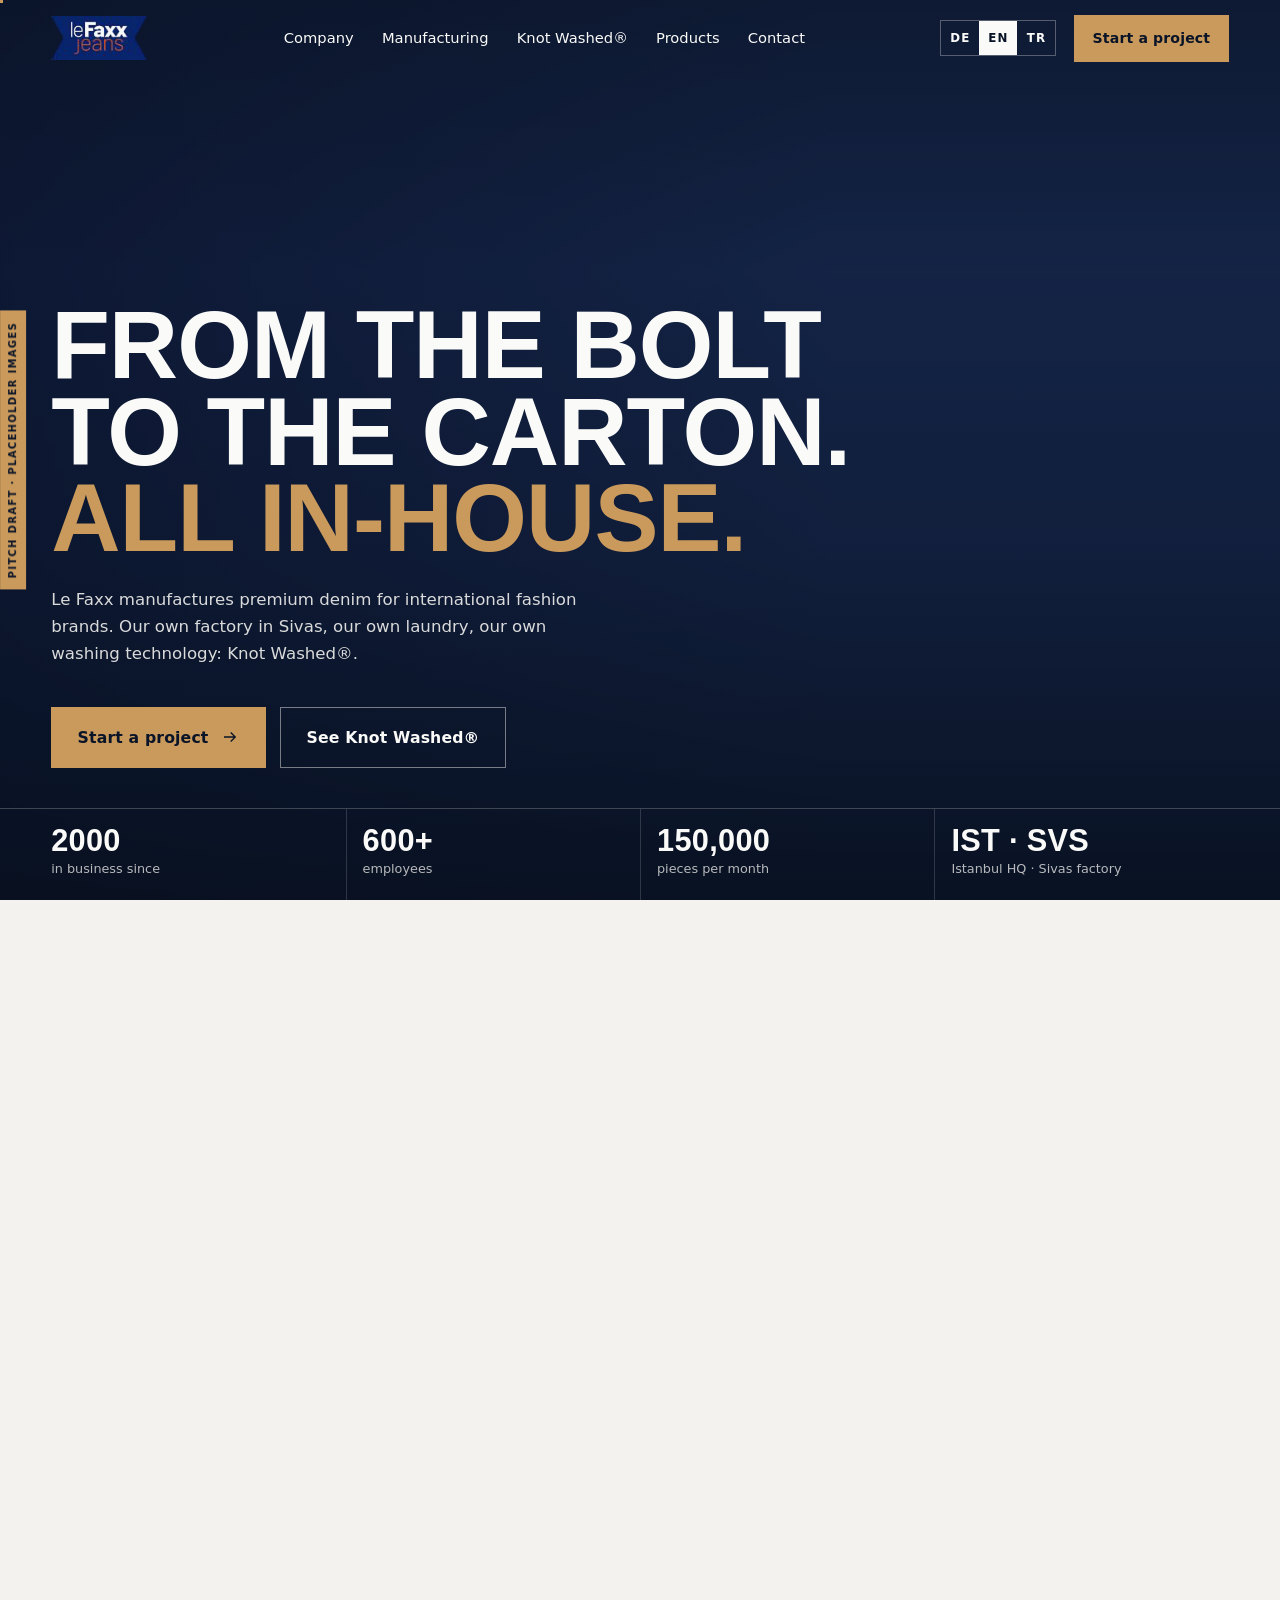
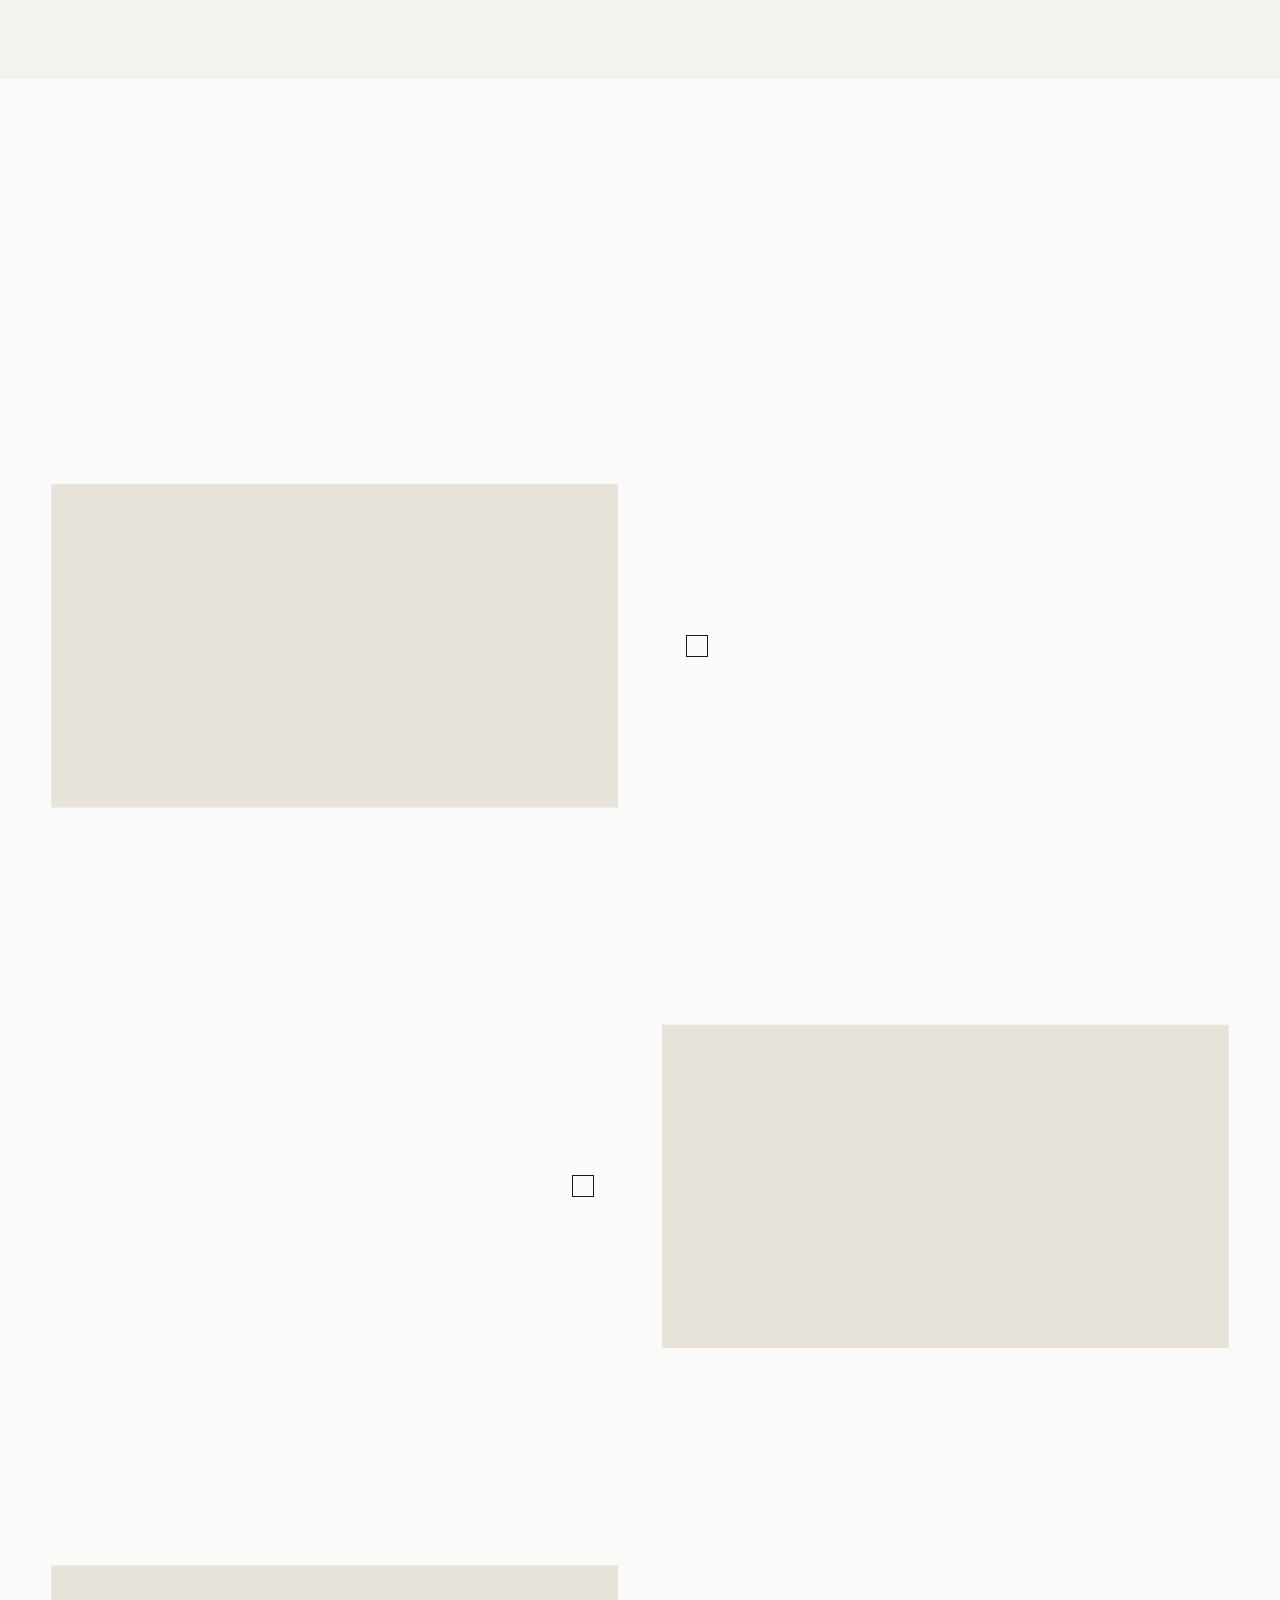
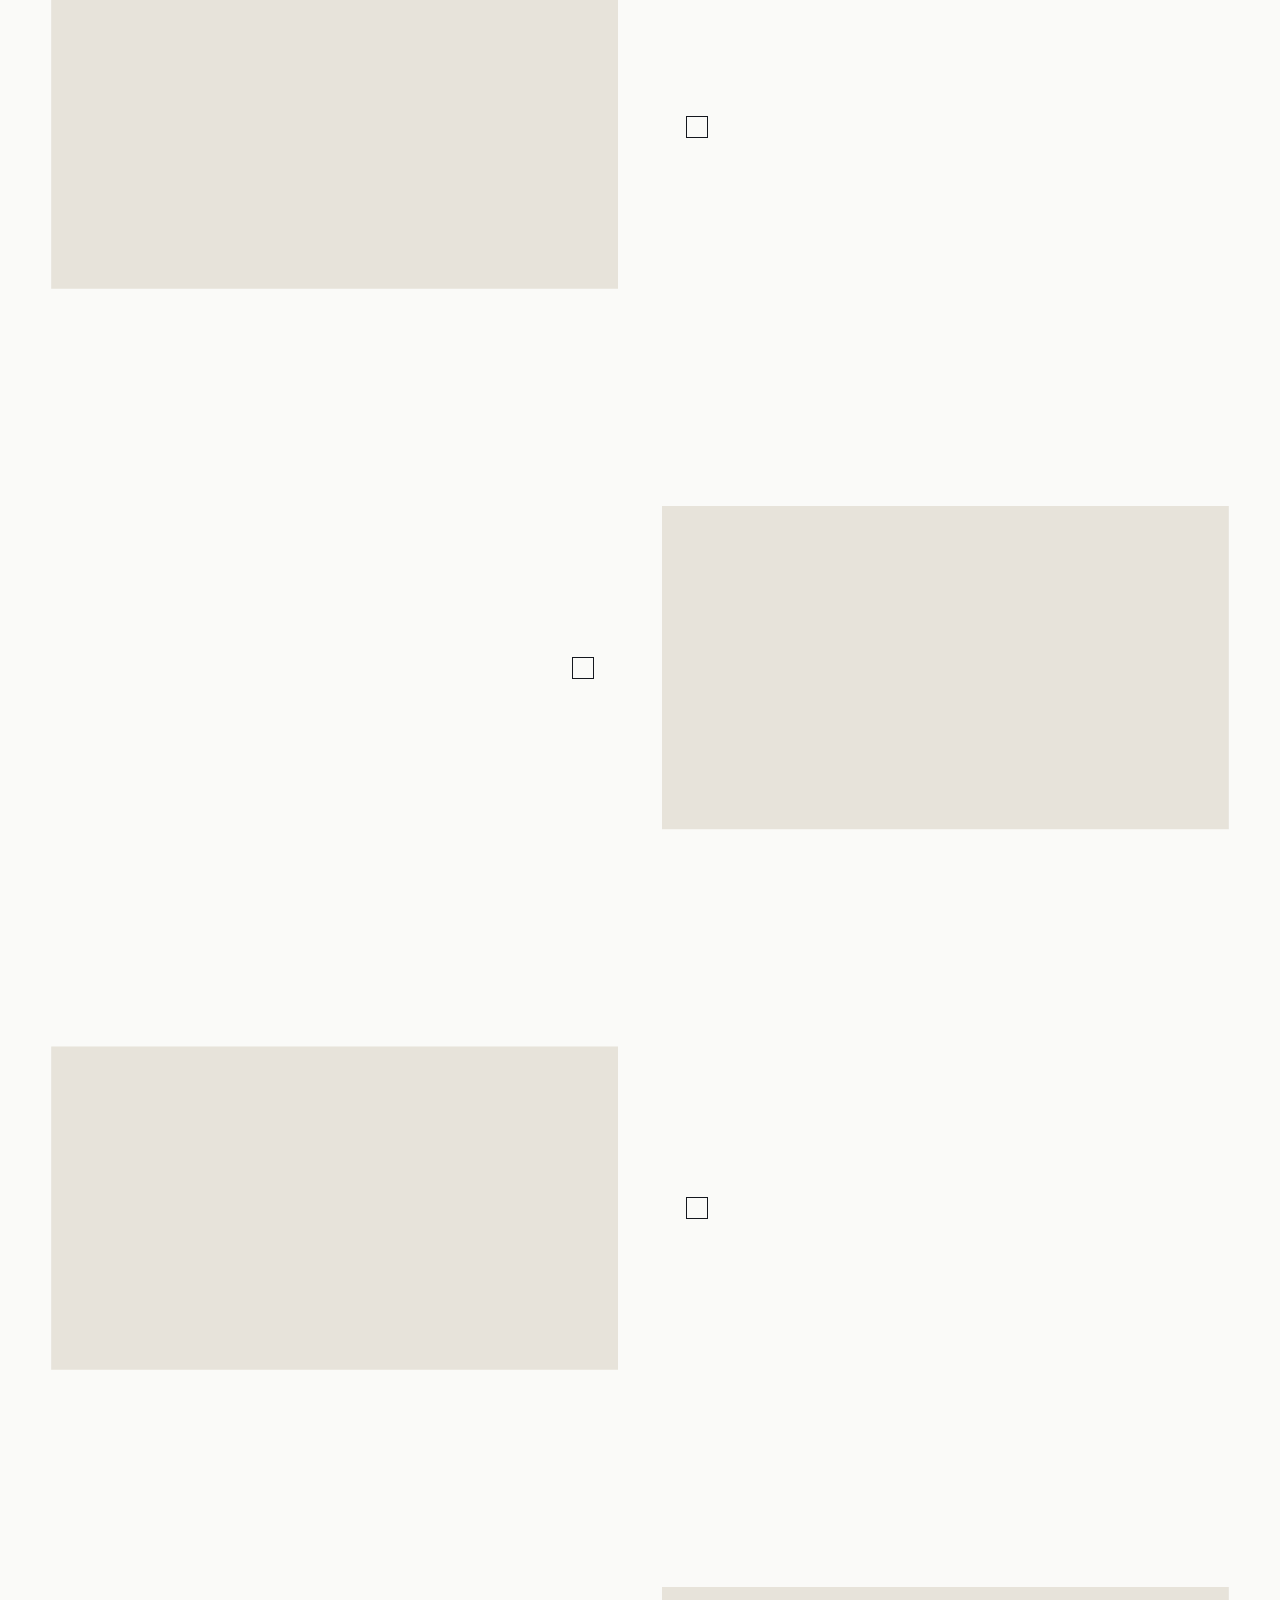
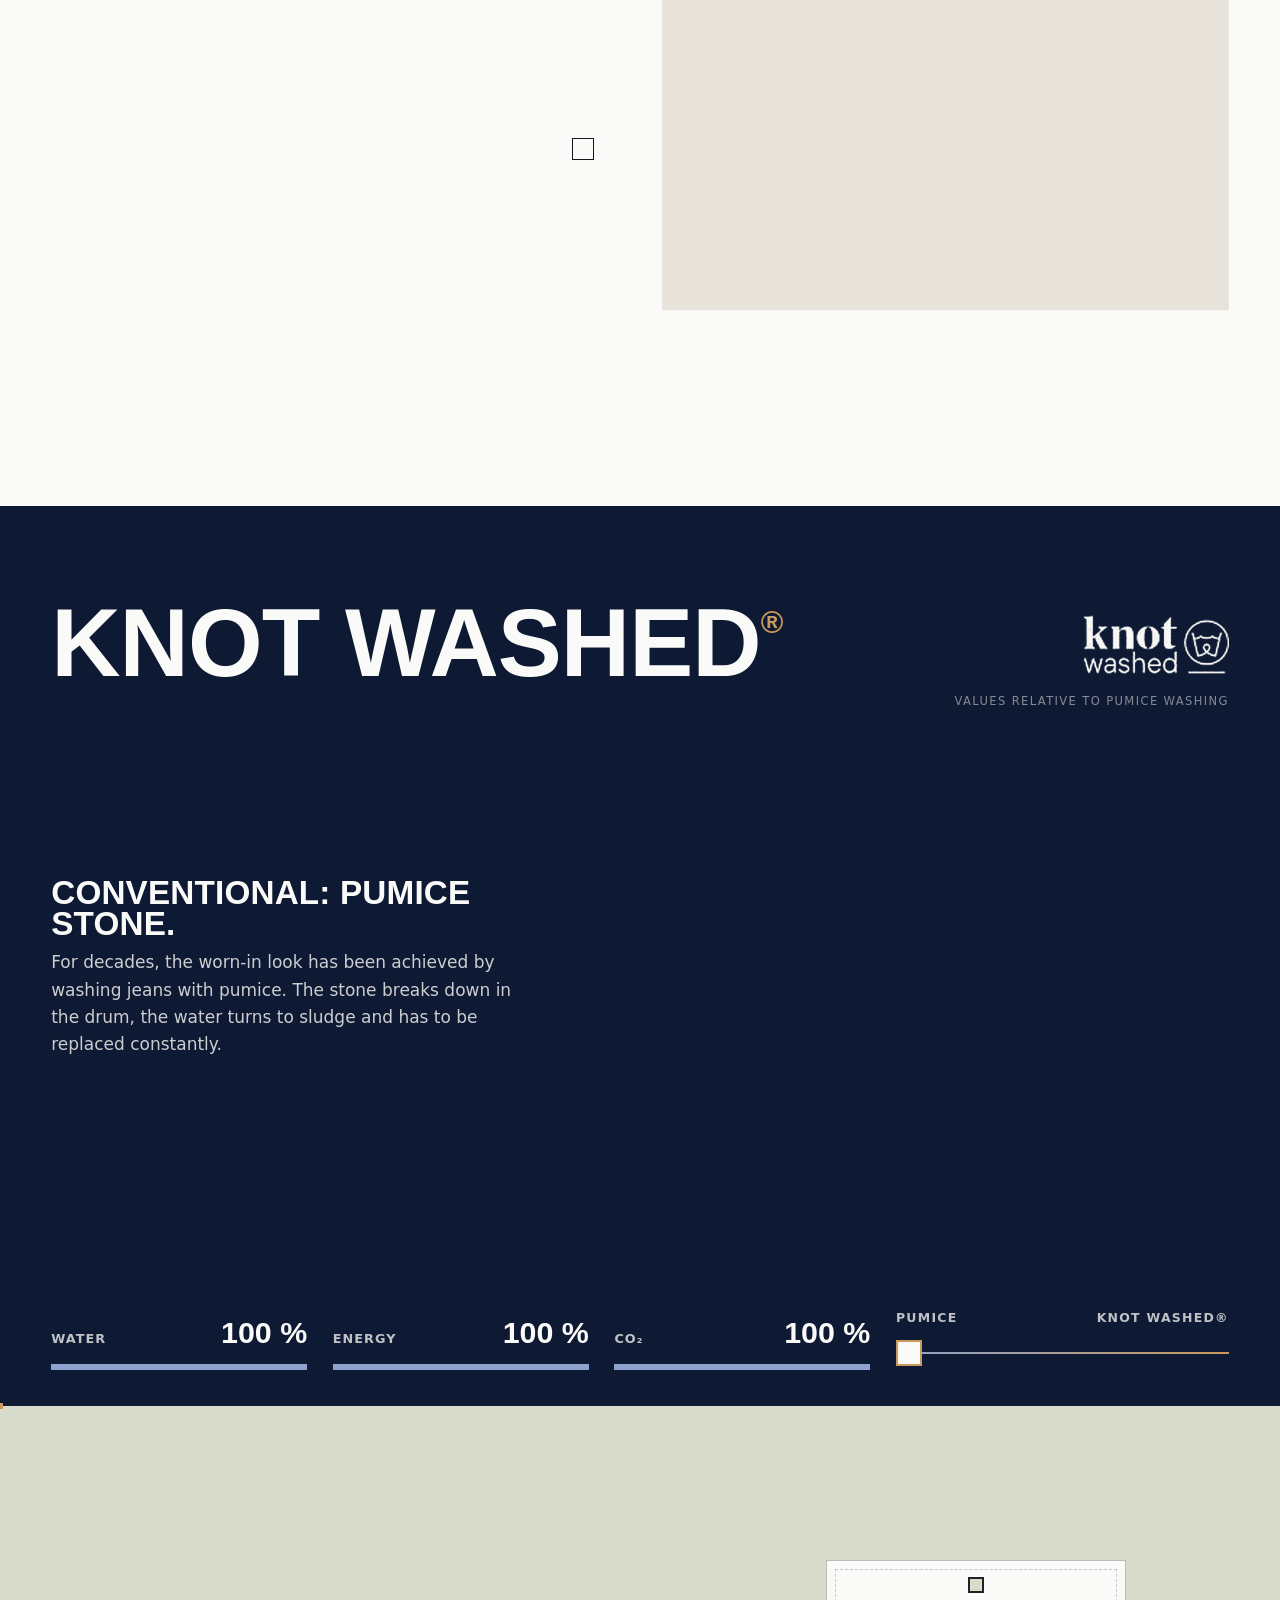
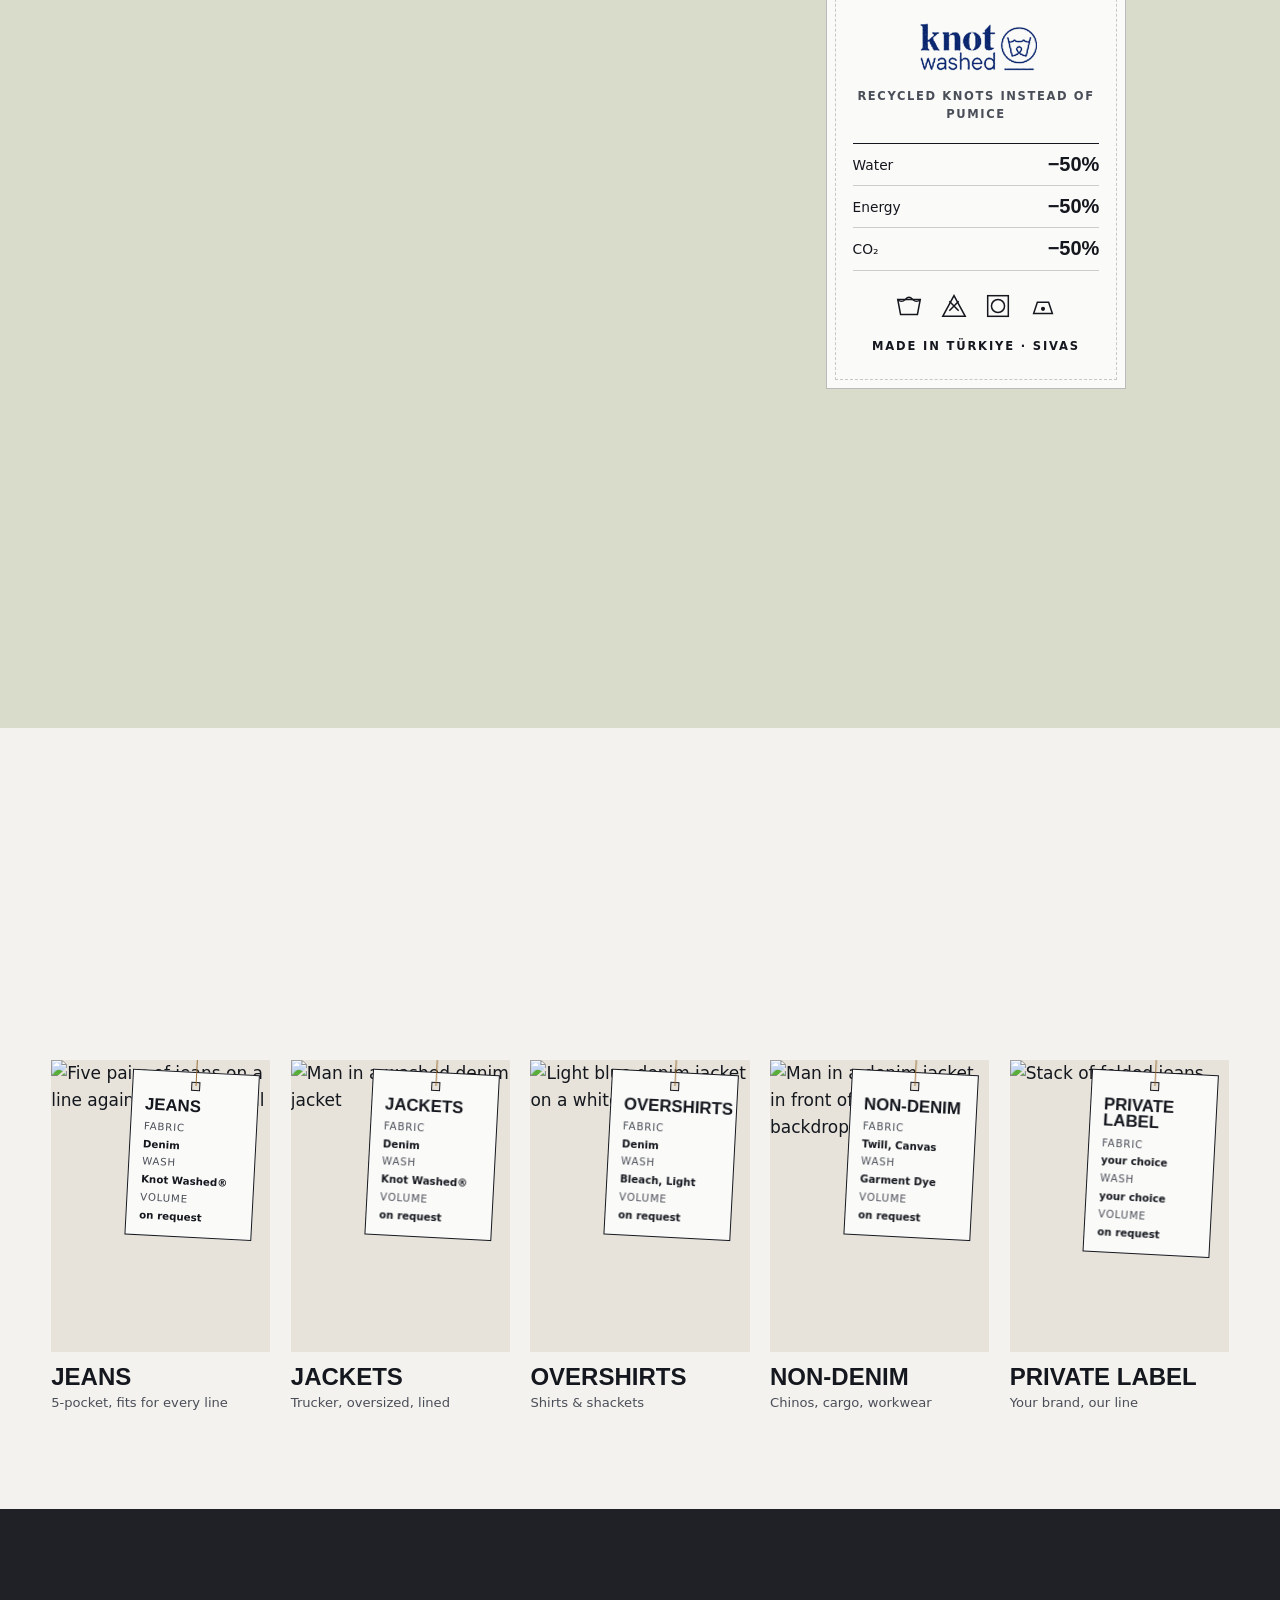
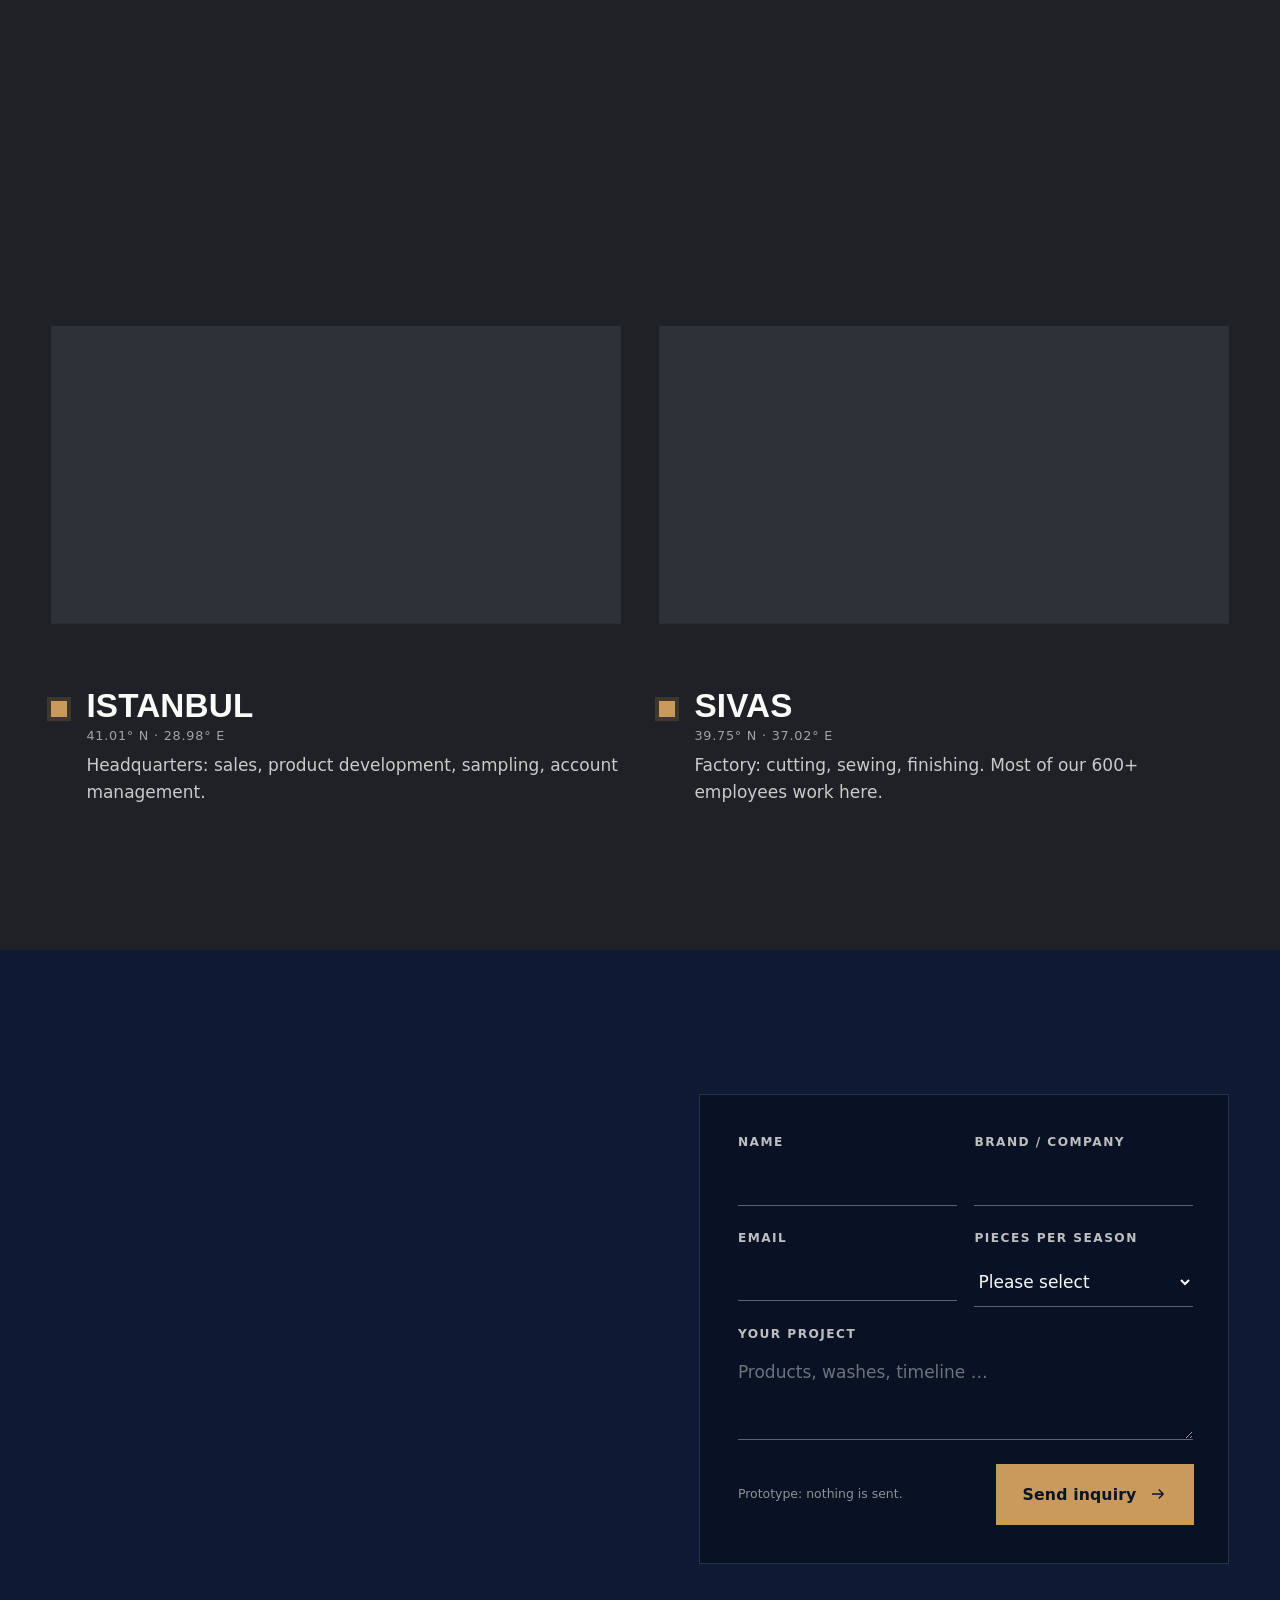
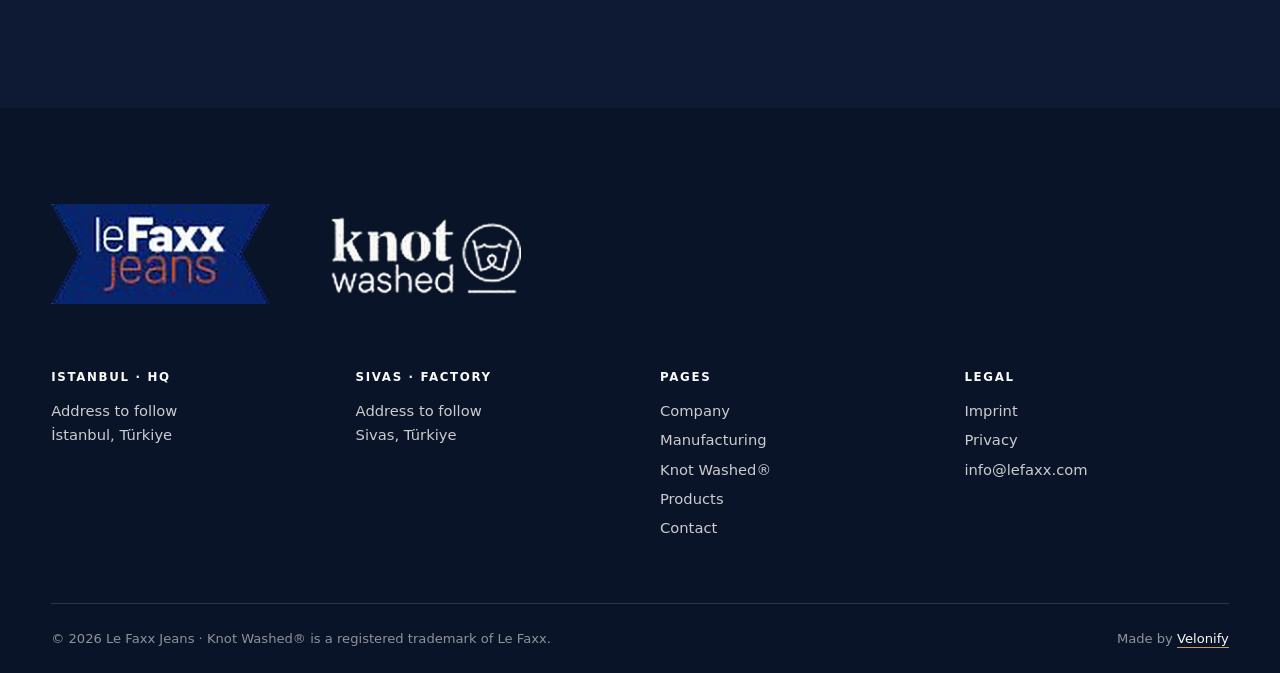
==== commit 60739af4: "Echte Logos (le Faxx jeans, knot washed) statt Platzhalter Co-Authored-By: Claude Opus 5.5 <noreply@" ====
--- a/index.html
+++ b/index.html
@@ -95,7 +95,9 @@
 .nav-in{display:flex;align-items:center;justify-content:space-between;gap:var(--s3);height:76px}
 .nav.is-solid{background:rgba(11,21,48,.92);-webkit-backdrop-filter:saturate(1.2) blur(10px);backdrop-filter:saturate(1.2) blur(10px)}
 .nav.is-hidden{transform:translateY(-100%)}
-.mark{font-family:var(--f-display);font-weight:900;font-size:1.7rem;letter-spacing:.02em;text-decoration:none;display:inline-block;line-height:1;white-space:nowrap}
+.mark{display:inline-block;line-height:0}
+.mark img{height:44px;width:auto}
+@media (max-width:820px){.mark img{height:38px}}
 .mark .xx{color:var(--stitch)}
 .nav-links{display:flex;gap:clamp(1rem,2.2vw,2.2rem);list-style:none;margin:0;padding:0;font-size:.92rem;font-weight:500}
 .nav-links a{text-decoration:none;position:relative;padding:.4rem 0}
@@ -200,7 +202,9 @@
 .knot canvas{position:absolute;inset:0;width:100%;height:100%}
 .knot-fallback{position:absolute;inset:0;display:grid;place-items:center;opacity:.25}
 .knot-ui{position:relative;z-index:3;height:100%;display:grid;grid-template-columns:minmax(0,1fr) minmax(0,1fr);grid-template-rows:auto 1fr auto;padding-top:96px;padding-bottom:clamp(20px,4vh,40px)}
-.knot-title{grid-column:1 / -1;font-size:clamp(3rem,8.5vw,6rem);color:var(--paper)}
+.knot-head{grid-column:1 / -1;display:flex;align-items:center;justify-content:space-between;gap:1.5rem}
+.knot-logo{height:clamp(52px,6vw,84px);width:auto;flex:none}
+.knot-title{font-size:clamp(3rem,8.5vw,6rem);color:var(--paper)}
 .knot-title sup{font-size:.32em;vertical-align:top;position:relative;top:.25em;color:var(--stitch)}
 .knot-steps{grid-column:1;grid-row:2;position:relative;align-self:center;min-height:15rem}
 .kstep{position:absolute;inset:0 0 auto 0;opacity:0;transform:translateY(16px);transition:opacity .6s var(--ease-out),transform .6s var(--ease-out);max-width:30rem}
@@ -221,8 +225,9 @@
 .compare input[type=range]::-moz-range-track{height:2px;background:linear-gradient(90deg,var(--indigo-300),var(--stitch))}
 .compare input[type=range]::-webkit-slider-thumb{-webkit-appearance:none;width:26px;height:26px;margin-top:-12px;background:var(--paper);border:2px solid var(--stitch)}
 .compare input[type=range]::-moz-range-thumb{width:22px;height:22px;background:var(--paper);border:2px solid var(--stitch);border-radius:0}
-.knot-note{position:absolute;right:var(--gutter);top:104px;z-index:3;font-size:.72rem;letter-spacing:.12em;text-transform:uppercase;color:rgba(251,250,247,.5)}
+.knot-note{position:absolute;right:var(--gutter);top:calc(96px + clamp(60px,7vw,96px));z-index:3;font-size:.72rem;letter-spacing:.12em;text-transform:uppercase;color:rgba(251,250,247,.5)}
 @media (max-width:820px){
+  .knot-logo{display:none}
   .knot-ui{grid-template-columns:1fr;grid-template-rows:auto 1fr auto auto}
   .knot-steps{grid-row:3;min-height:12.5rem;align-self:end}
   .knot-meters{grid-row:4;grid-template-columns:repeat(3,1fr)}
@@ -246,7 +251,8 @@
 .label{position:relative;z-index:5;width:min(300px,78vw);background:var(--paper);color:var(--ink);padding:3.4rem 1.6rem 2rem;transform-origin:50% 0;border:1px solid rgba(20,23,30,.28);will-change:transform}
 .label::before{content:"";position:absolute;inset:8px;border:1px dashed rgba(20,23,30,.22);pointer-events:none}
 .label .eyelet{position:absolute;top:16px;left:50%;width:16px;height:16px;margin-left:-8px;border:2px solid var(--anth);background:var(--moss-200);z-index:6}
-.label h3{font-family:var(--f-display);font-weight:900;text-transform:uppercase;font-size:2rem;line-height:.95;text-align:center;margin:0 0 .3rem}
+.label h3{margin:0 0 .6rem;display:flex;justify-content:center}
+.label h3 img{height:62px;width:auto}
 .label .sub{text-align:center;font-size:.72rem;letter-spacing:.14em;text-transform:uppercase;font-weight:600;margin:0 auto 1.2rem;color:var(--ink-soft)}
 .label dl{margin:0;display:grid;gap:0;border-top:1px solid var(--ink)}
 .label dl div{display:flex;justify-content:space-between;padding:.6rem 0;border-bottom:1px solid rgba(20,23,30,.2);font-size:.86rem}
@@ -330,6 +336,8 @@
 
 /* ---------- footer ---------- */
 .foot{background:var(--indigo-950);color:rgba(251,250,247,.8);padding:var(--s6) 0 var(--s3);font-size:.92rem}
+.foot-brand{display:flex;align-items:center;gap:clamp(1.5rem,4vw,3.5rem);margin:0 0 var(--s5);flex-wrap:wrap}
+.foot-brand img{height:clamp(64px,8vw,100px);width:auto}
 .foot-mark{font-family:var(--f-display);font-weight:900;font-size:clamp(4.5rem,19vw,16rem);line-height:.8;color:var(--paper);letter-spacing:-.01em;margin:0 0 var(--s5);white-space:nowrap}
 .foot-mark .xx{color:var(--stitch)}
 .foot-grid{display:grid;grid-template-columns:repeat(4,minmax(0,1fr));gap:var(--s4);padding-bottom:var(--s5);border-bottom:1px solid rgba(251,250,247,.14)}
@@ -361,7 +369,7 @@
 
 <header class="nav" id="nav">
   <div class="wrap nav-in">
-    <a class="mark" href="#top" aria-label="Le Faxx Jeans, Startseite">LE&nbsp;FA<span class="xx">XX</span></a>
+    <a class="mark" href="#top"><img src="assets/lefaxx-logo.png" alt="Le Faxx Jeans" width="234" height="106"></a>
     <nav aria-label="Hauptnavigation" data-i18n-aria="navAria">
       <ul class="nav-links">
         <li><a href="#company" data-i18n="nav1">Unternehmen</a></li>
@@ -527,7 +535,7 @@
 <section class="knot" id="knot" aria-labelledby="kn-h">
   <canvas id="knotCanvas" aria-hidden="true"></canvas>
   <div class="wrap knot-ui">
-    <h2 class="display knot-title" id="kn-h">Knot Washed<sup>®</sup></h2>
+    <div class="knot-head"><h2 class="display knot-title" id="kn-h">Knot Washed<sup>®</sup></h2><img class="knot-logo" src="assets/knot-washed-logo-white.png" alt="" width="210" height="106"></div>
     <div class="knot-steps" aria-live="polite">
       <div class="kstep is-on" data-k="0">
         <h3 class="h3" data-i18n="k0h">Konventionell: Bimsstein.</h3>
@@ -575,7 +583,7 @@
       <div class="label-stage">
         <div class="label" id="careLabel">
           <span class="eyelet" data-thread-anchor="B1"></span>
-          <h3>Knot<br>Washed®</h3>
+          <h3><img src="assets/knot-washed-logo.png" alt="Knot Washed®" width="210" height="106"></h3>
           <p class="sub" data-i18n="lblSub">Recycelte Knoten statt Bimsstein</p>
           <dl>
             <div><dt data-i18n="m1">Wasser</dt><dd>−50%</dd></div>
@@ -710,7 +718,7 @@
 
 <footer class="foot">
   <div class="wrap">
-    <p class="foot-mark" aria-hidden="true">LE FA<span class="xx">XX</span></p>
+    <div class="foot-brand"><img src="assets/lefaxx-logo.png" alt="Le Faxx Jeans" width="234" height="106" loading="lazy"><img src="assets/knot-washed-logo-white.png" alt="Knot Washed" width="210" height="106" loading="lazy"></div>
     <div class="foot-grid">
       <div><h4>Istanbul · HQ</h4><p data-i18n="adr1">Adresse folgt<br>İstanbul, Türkiye</p></div>
       <div><h4 data-i18n="fFac">Sivas · Fabrik</h4><p data-i18n="adr2">Adresse folgt<br>Sivas, Türkiye</p></div>
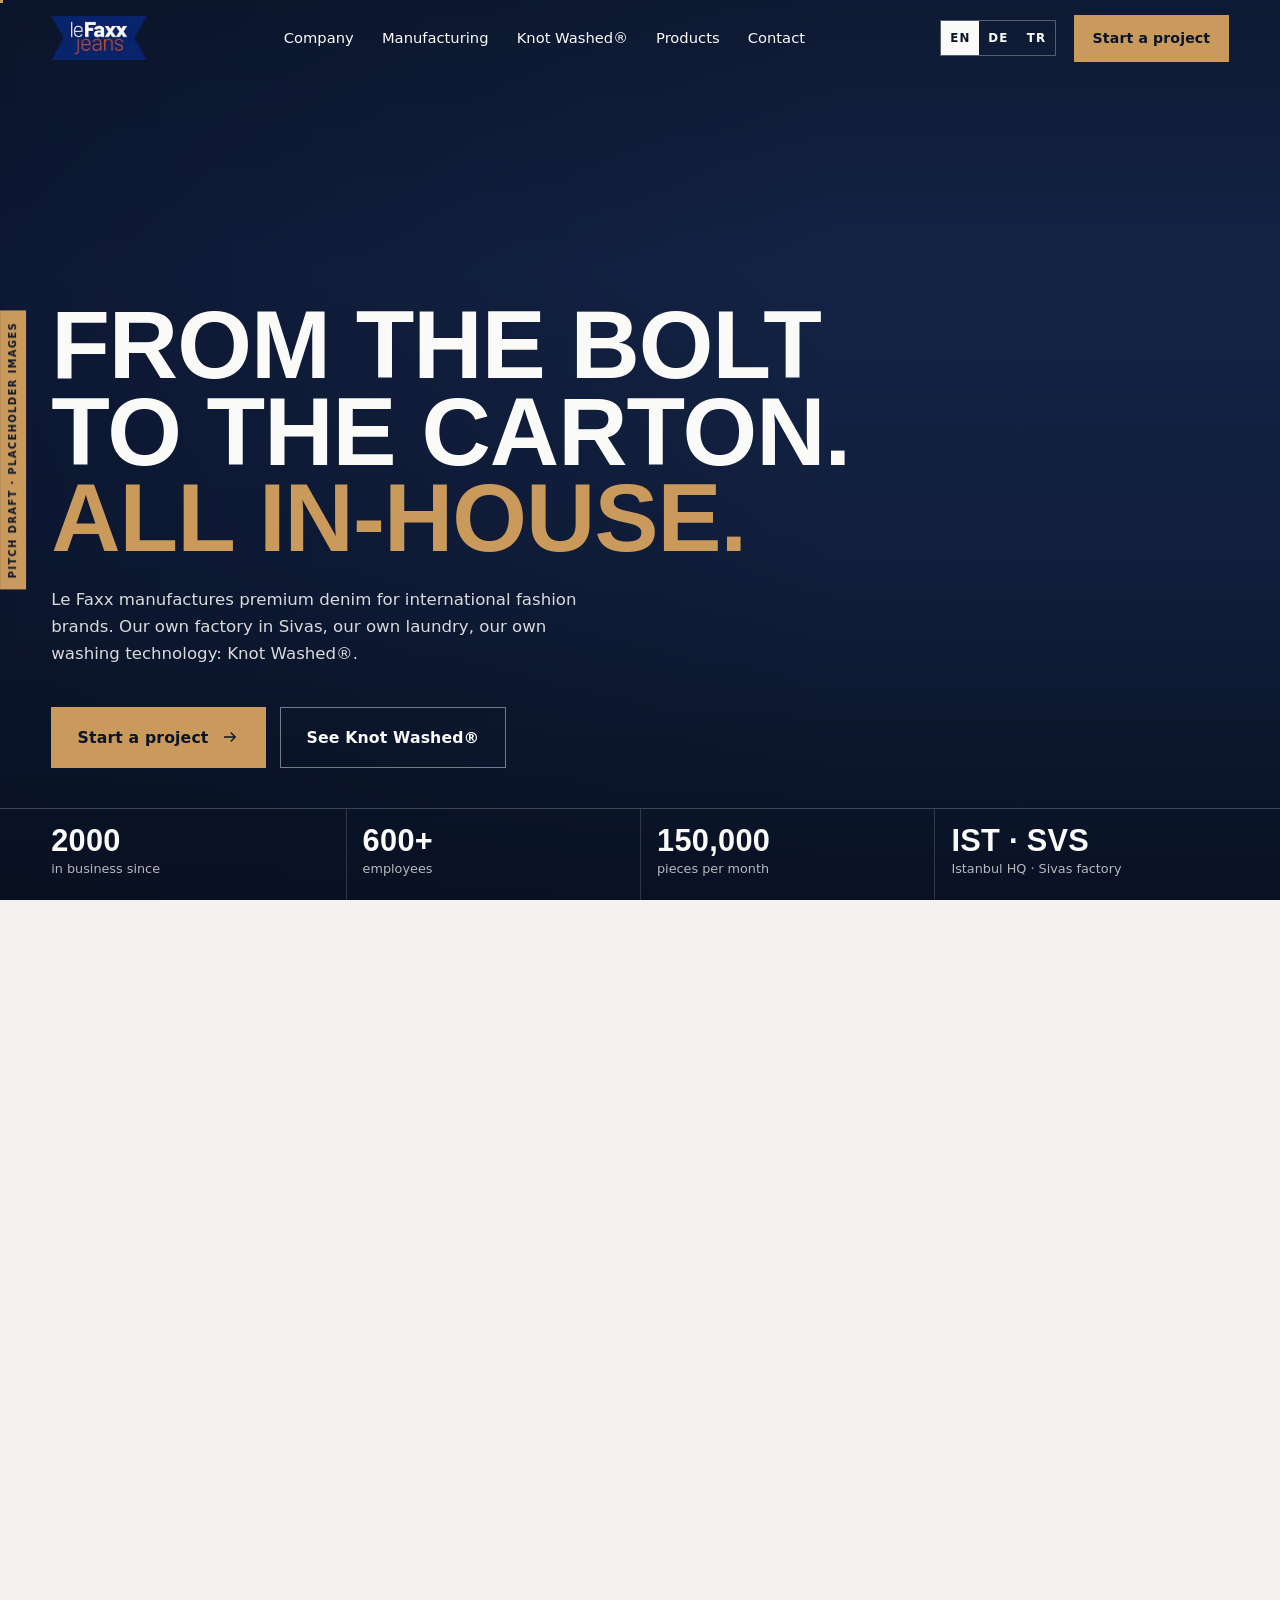
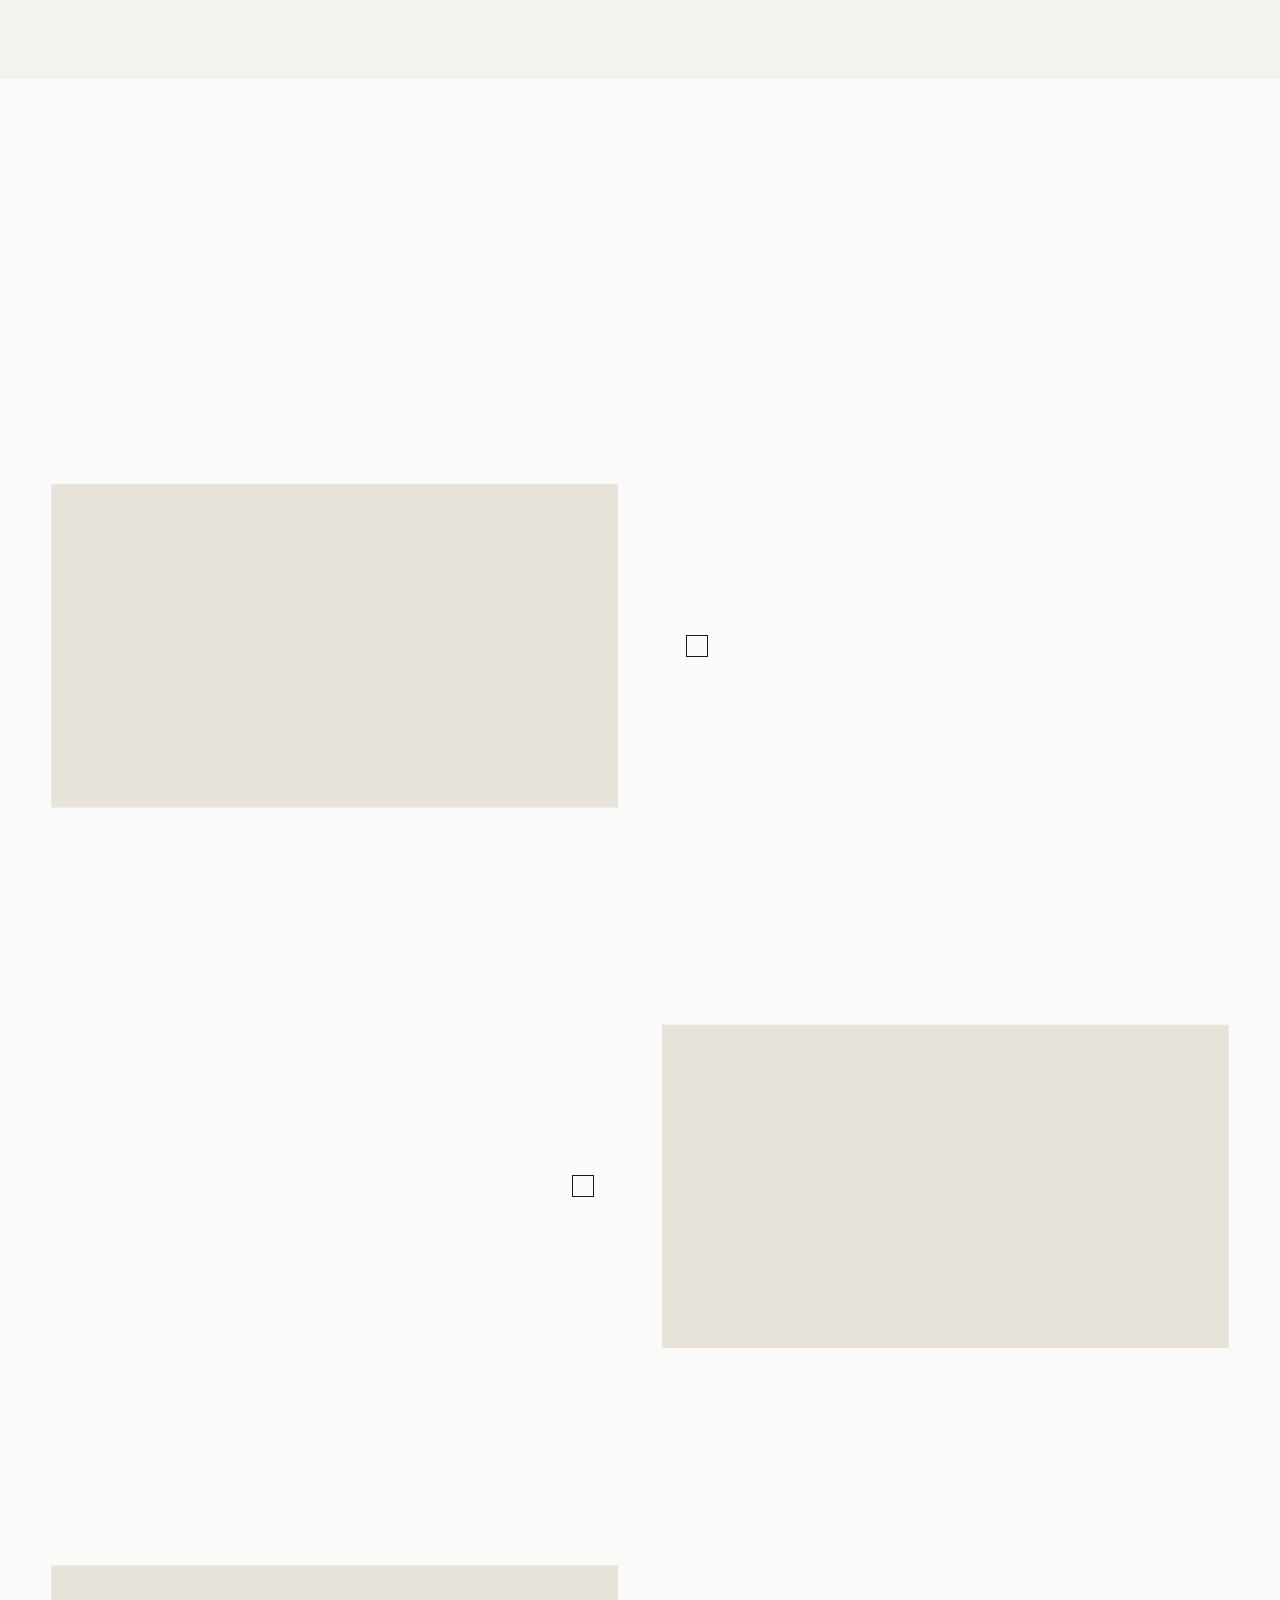
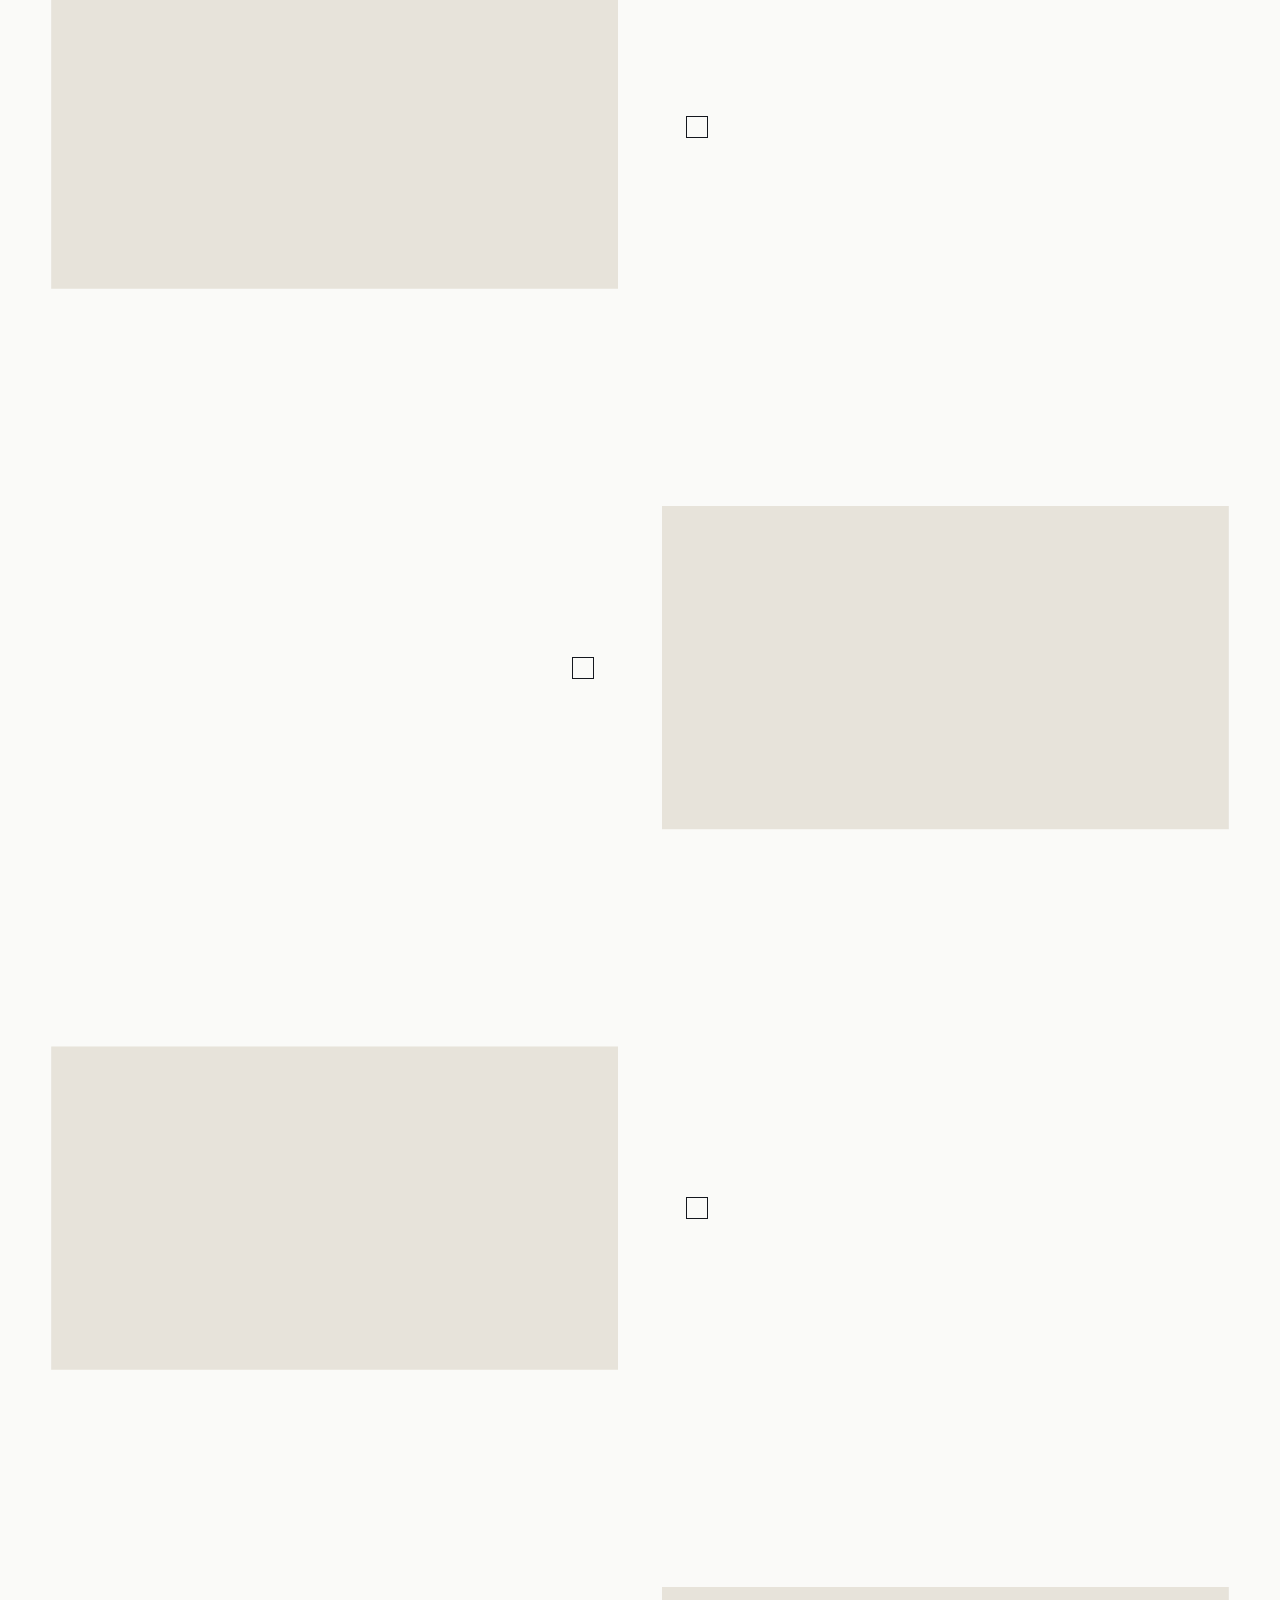
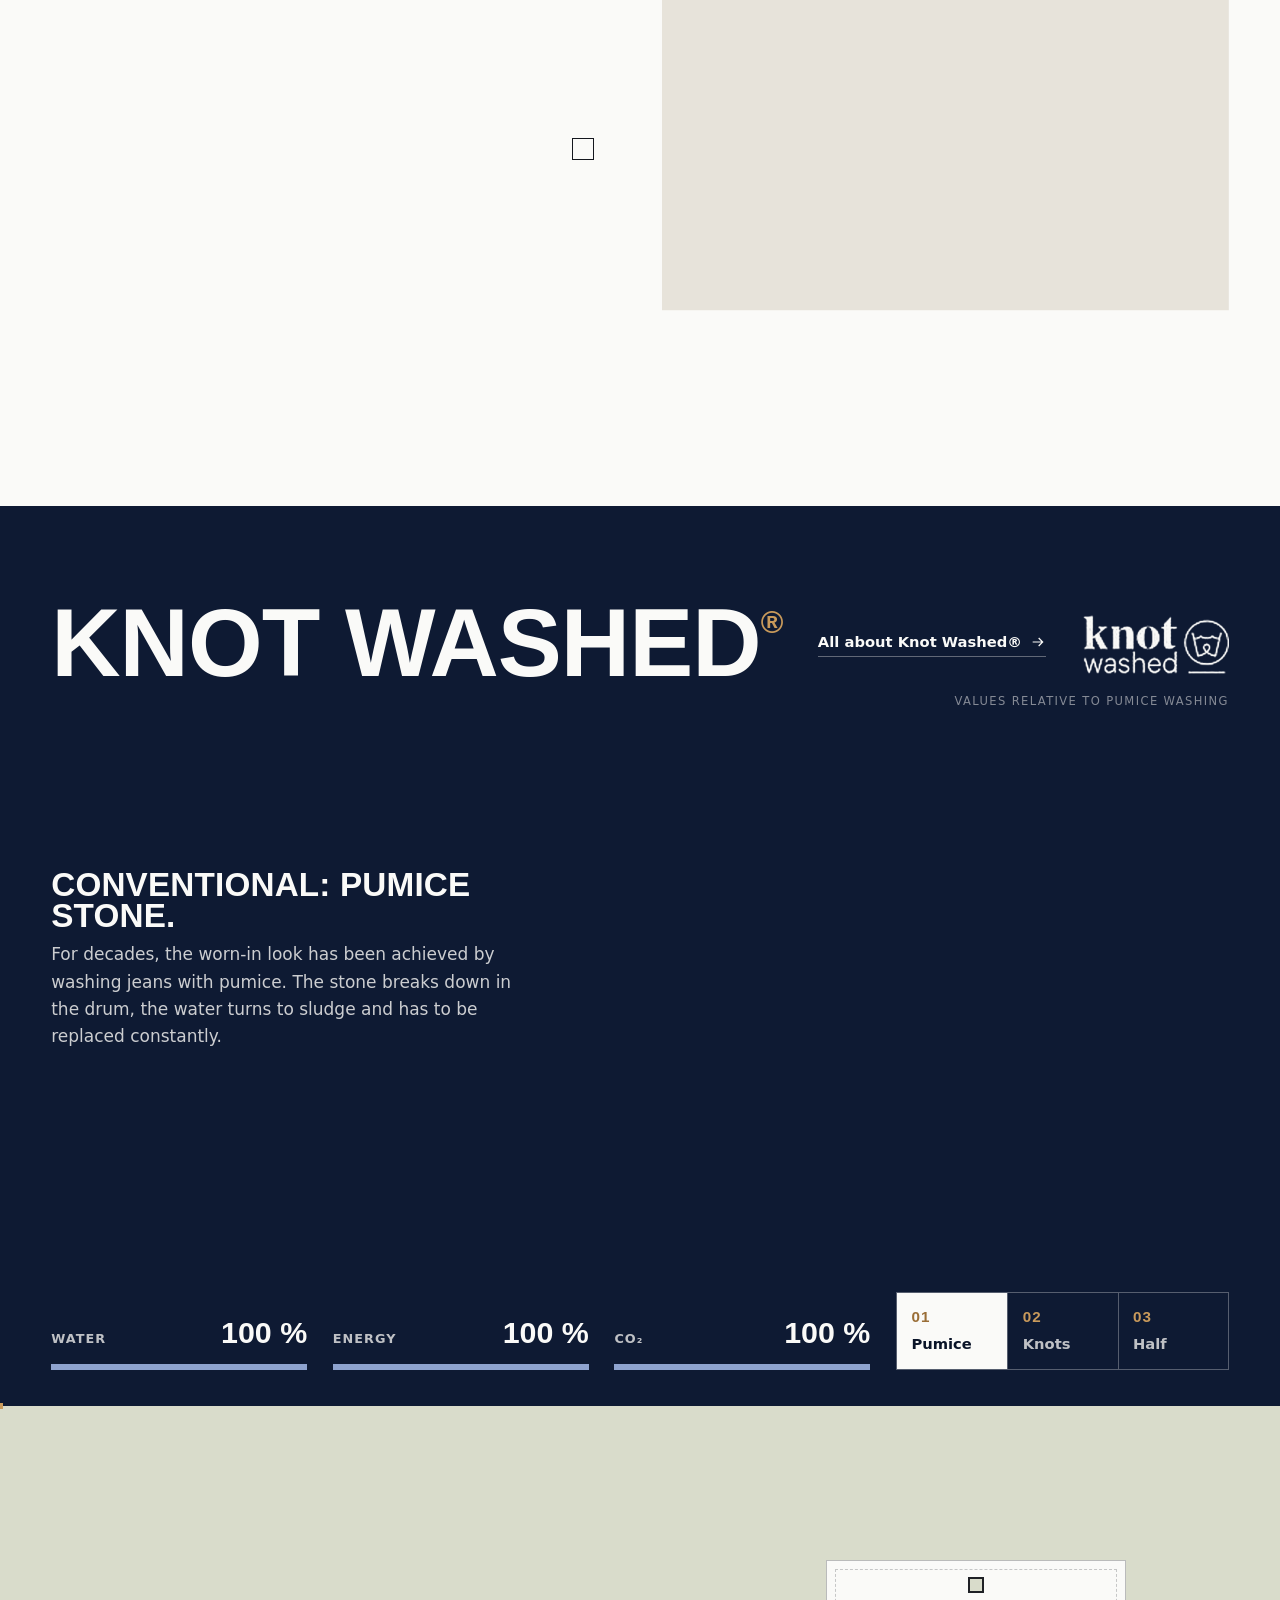
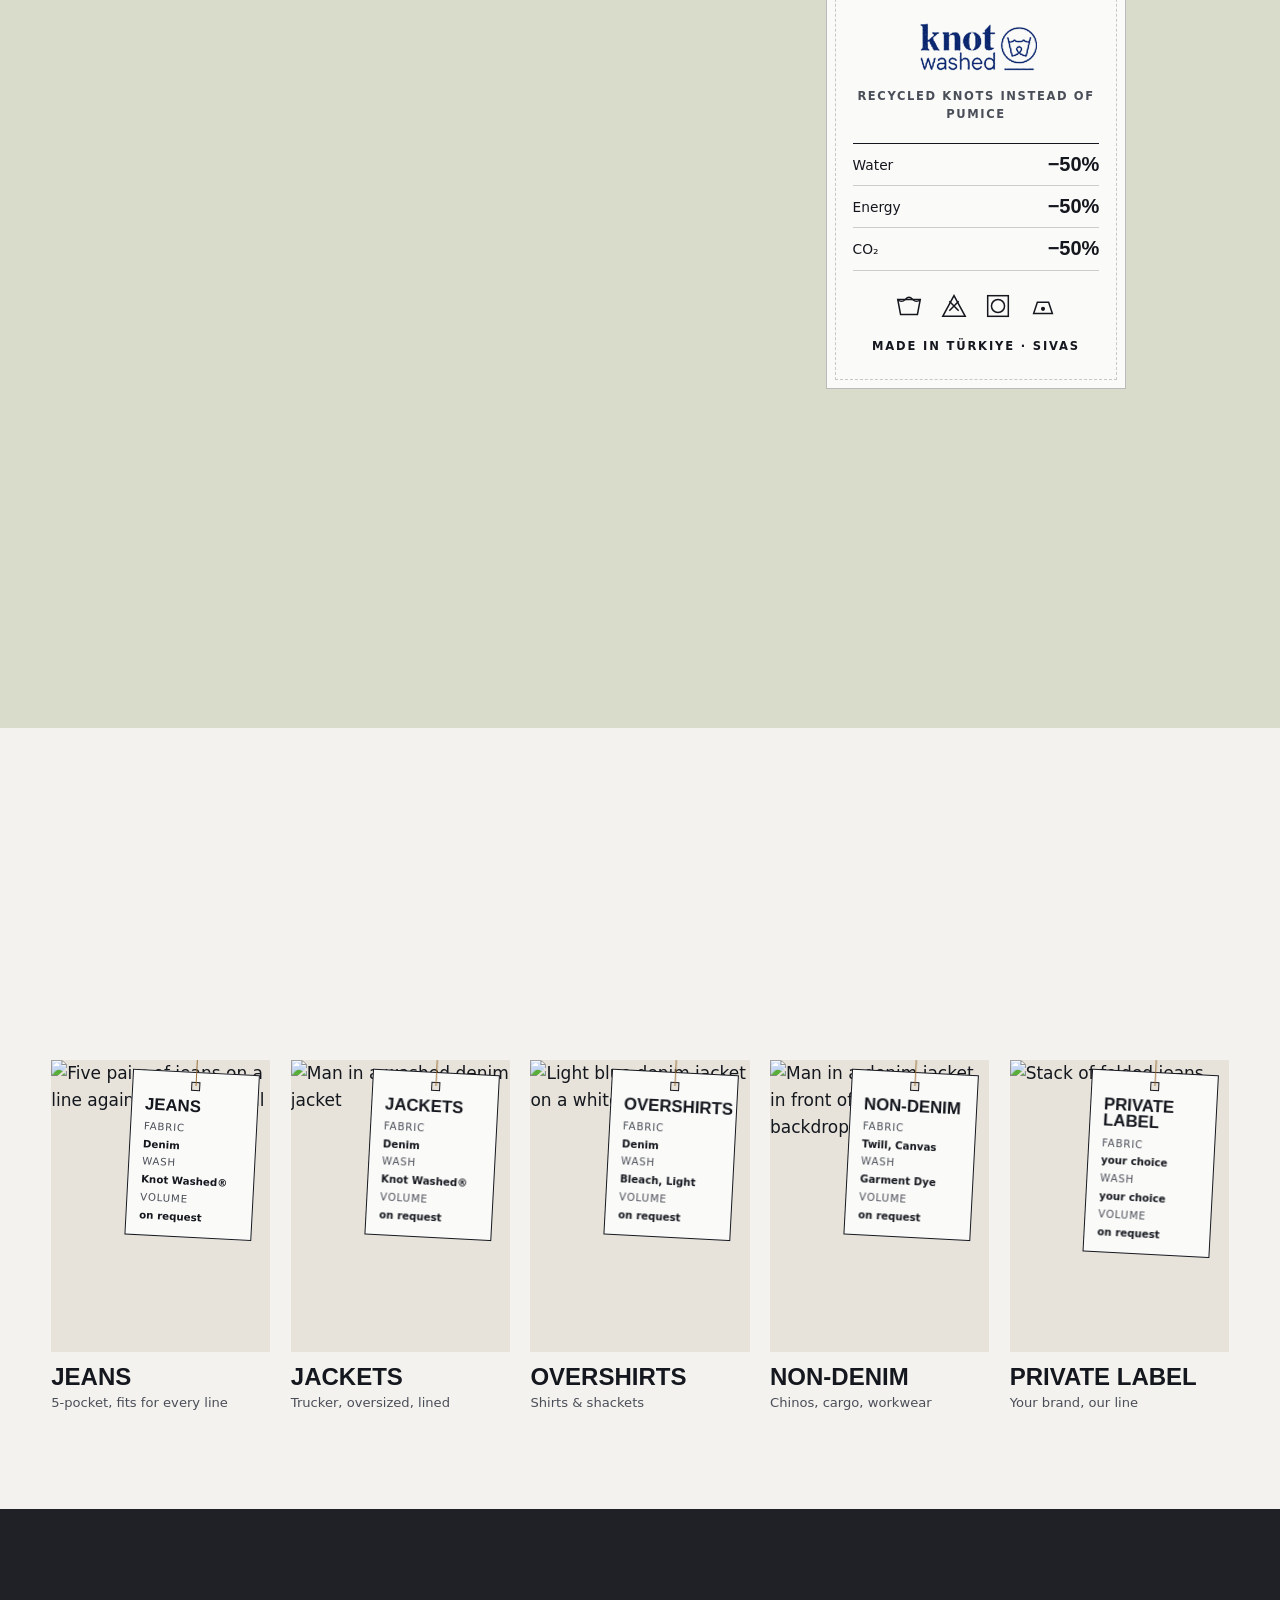
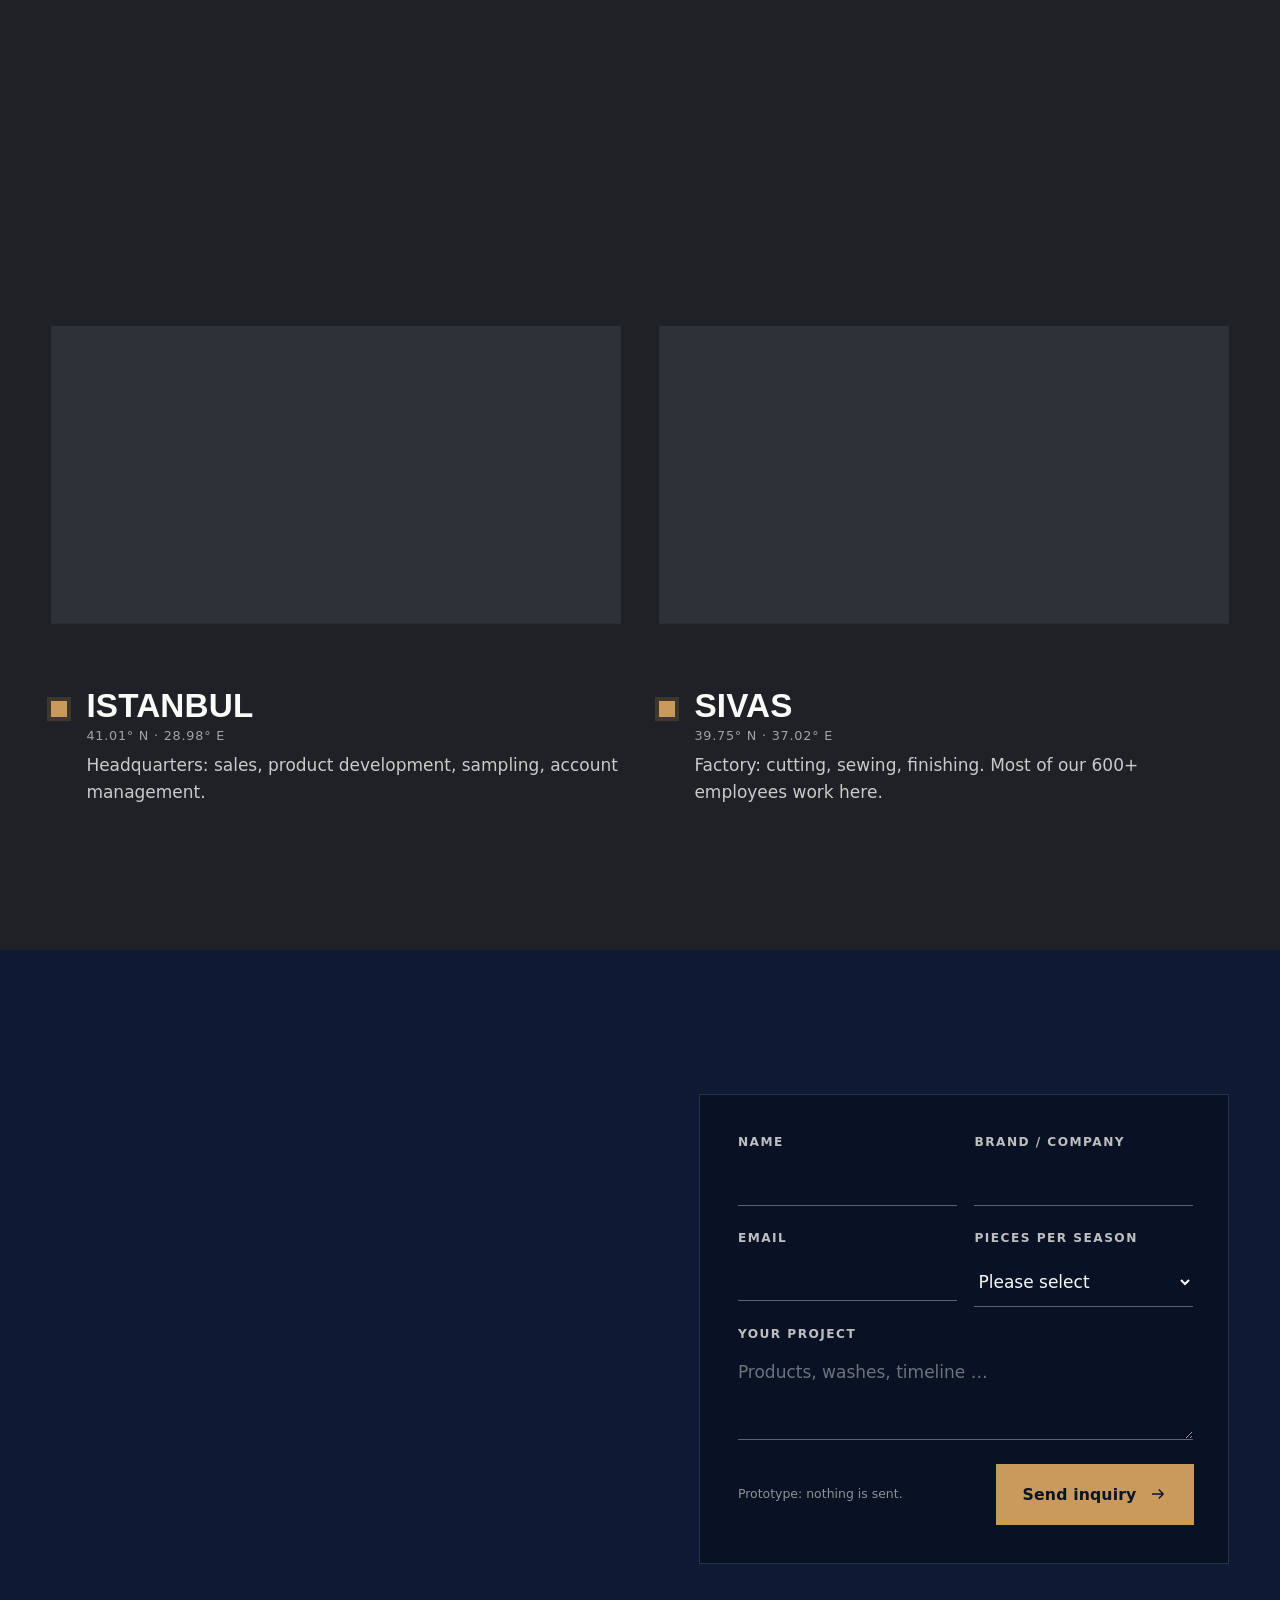
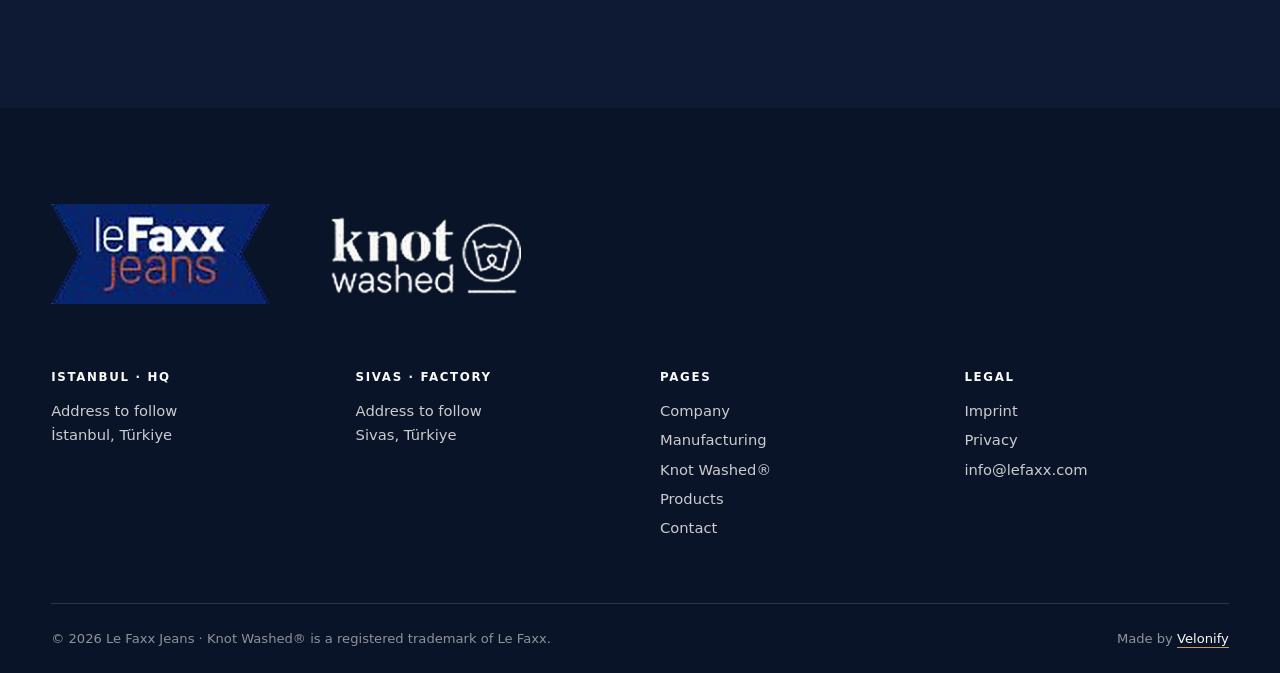
==== commit a0b13a95: "Knot-Washed-Demo in 3 klickbaren Phasen, Sprachreihenfolge EN DE TR, Unterseite /knot-washed/ CSS un" ====
--- a/index.html
+++ b/index.html
@@ -11,358 +11,7 @@
 <link rel="preload" href="fonts/bsd-latin-fC1_PZJEZG.woff2" as="font" type="font/woff2" crossorigin>
 <link rel="stylesheet" href="fonts/fonts.css">
 <link rel="icon" href="data:image/svg+xml,%3Csvg xmlns='http://www.w3.org/2000/svg' viewBox='0 0 32 32'%3E%3Crect width='32' height='32' fill='%230B1530'/%3E%3Cpath d='M8 8l16 16M24 8L8 24' stroke='%23C99A5B' stroke-width='3'/%3E%3C/svg%3E">
-<style>
-:root{
-  --indigo-950:#0A1428;
-  --indigo-900:#0E1A33;
-  --indigo-800:#13213F;
-  --indigo-700:#1E3160;
-  --indigo-300:#8EA3CF;
-  --indigo-200:#B9C6E2;
-  --anth:#1F2126;
-  --anth-700:#2E3138;
-  --linen:#F4F2EE;
-  --linen-200:#E7E3DA;
-  --paper:#FAFAF8;
-  --ink:#14171E;
-  --ink-soft:#4A4E58;
-  --stitch:#C99A5B;
-  --stitch-deep:#9A6E37;
-  --tobacco:#A9825A;
-  --moss:#5F6B4A;
-  --moss-200:#D9DCCB;
-
-  --f-display:"Big Shoulders Display", "Arial Narrow", sans-serif;
-  --f-text:"Inter", system-ui, sans-serif;
-
-  --gutter:clamp(16px, 4vw, 56px);
-  --max:1440px;
-  --s1:.5rem; --s2:1rem; --s3:1.5rem; --s4:2.5rem; --s5:4rem; --s6:6rem; --s7:9rem;
-  --ease-out:cubic-bezier(.16,1,.3,1);
-}
-*,*::before,*::after{box-sizing:border-box}
-html{-webkit-text-size-adjust:100%;scroll-behavior:auto}
-html.lenis,html.lenis body{height:auto}
-.lenis.lenis-smooth{scroll-behavior:auto!important}
-body{margin:0;background:var(--linen);color:var(--ink);font-family:var(--f-text);font-size:1.0625rem;line-height:1.6;-webkit-font-smoothing:antialiased;text-rendering:optimizeLegibility;font-variant-numeric:tabular-nums;overflow-x:hidden}
-img,video,canvas,svg{display:block;max-width:100%}
-a{color:inherit;text-underline-offset:.22em;text-decoration-thickness:1px}
-button{font:inherit;color:inherit;background:none;border:0;padding:0;cursor:pointer;border-radius:0}
-input,textarea,select{font:inherit;color:inherit;border-radius:0}
-::selection{background:var(--stitch);color:var(--indigo-950)}
-html{scrollbar-color:var(--indigo-700) var(--linen)}
-::-webkit-scrollbar{width:10px}
-::-webkit-scrollbar-track{background:var(--linen)}
-::-webkit-scrollbar-thumb{background:var(--indigo-700)}
-:focus-visible{outline:2px solid var(--stitch);outline-offset:3px}
-.m-only{display:none}
-@media (max-width:820px){.m-only{display:block}}
-.sr-only{position:absolute;width:1px;height:1px;overflow:hidden;clip:rect(0 0 0 0);white-space:nowrap}
-.skip{position:fixed;left:var(--gutter);top:-60px;z-index:100;background:var(--stitch);color:var(--indigo-950);padding:.6rem 1rem;font-weight:600}
-.skip:focus{top:12px}
-.wrap{width:100%;max-width:var(--max);margin-inline:auto;padding-inline:var(--gutter)}
-
-/* ---------- type ---------- */
-.display{font-family:var(--f-display);font-weight:900;text-transform:uppercase;line-height:.86;letter-spacing:-.01em;margin:0;text-wrap:balance}
-.h2{font-family:var(--f-display);font-weight:900;text-transform:uppercase;line-height:.9;letter-spacing:-.005em;font-size:clamp(2.6rem,6vw,5.25rem);margin:0 0 var(--s3);text-wrap:balance}
-.h3{font-family:var(--f-display);font-weight:800;text-transform:uppercase;line-height:.95;font-size:clamp(1.7rem,2.6vw,2.4rem);margin:0 0 .6rem;letter-spacing:.005em}
-.lead{font-size:clamp(1.08rem,1.35vw,1.25rem);line-height:1.55;max-width:56ch}
-.meta{font-size:.78rem;letter-spacing:.14em;text-transform:uppercase;font-weight:600}
-p{margin:0 0 1em;max-width:68ch}
-
-/* ---------- buttons ---------- */
-.btn{position:relative;display:inline-flex;align-items:center;gap:.8rem;padding:1.05rem 1.6rem;font-weight:600;font-size:.98rem;letter-spacing:.01em;text-decoration:none;overflow:hidden;isolation:isolate;border:1px solid currentColor;transition:color .45s var(--ease-out),border-color .45s var(--ease-out);will-change:transform}
-.btn .btn-fill{position:absolute;inset:0;z-index:-1;transform:translateY(calc(100% + 14px));transition:transform .7s var(--ease-out)}
-.btn .btn-fill::before{content:"";position:absolute;left:0;right:0;top:-11px;height:12px;background:inherit;-webkit-mask:url("data:image/svg+xml,%3Csvg xmlns='http://www.w3.org/2000/svg' viewBox='0 0 120 12' preserveAspectRatio='none'%3E%3Cpath d='M0 6 C 20 0 40 0 60 6 S 100 12 120 6 V12 H0Z'/%3E%3C/svg%3E") 0 0/120px 12px repeat-x;mask:url("data:image/svg+xml,%3Csvg xmlns='http://www.w3.org/2000/svg' viewBox='0 0 120 12' preserveAspectRatio='none'%3E%3Cpath d='M0 6 C 20 0 40 0 60 6 S 100 12 120 6 V12 H0Z'/%3E%3C/svg%3E") 0 0/120px 12px repeat-x;animation:wave 1.6s linear infinite}
-.btn .btn-fill::after{content:"";position:absolute;inset:0;background:inherit}
-.btn .btn-fill{background:transparent}
-@keyframes wave{to{-webkit-mask-position:120px 0;mask-position:120px 0}}
-.btn:hover .btn-fill,.btn:focus-visible .btn-fill{transform:translateY(0)}
-.btn-primary{background:var(--stitch);border-color:var(--stitch);color:var(--indigo-950)}
-.btn-primary .btn-fill::before,.btn-primary .btn-fill::after{background:var(--paper)}
-.btn-ghost{color:var(--paper);border-color:rgba(251,250,247,.45)}
-.btn-ghost .btn-fill::before,.btn-ghost .btn-fill::after{background:var(--paper)}
-.btn-ghost:hover,.btn-ghost:focus-visible{color:var(--indigo-950);border-color:var(--paper)}
-.btn-ink{color:var(--ink);border-color:var(--ink)}
-.btn-ink .btn-fill::before,.btn-ink .btn-fill::after{background:var(--indigo-900)}
-.btn-ink:hover,.btn-ink:focus-visible{color:var(--paper)}
-.btn svg{width:18px;height:18px;flex:none;transition:transform .5s var(--ease-out)}
-.btn:hover svg{transform:translateX(4px)}
-.btn[disabled]{opacity:.5;cursor:not-allowed}
-
-/* ---------- nav ---------- */
-.nav{position:fixed;inset:0 0 auto;z-index:50;color:var(--paper);transition:background .5s var(--ease-out),color .5s var(--ease-out),transform .6s var(--ease-out)}
-.nav-in{display:flex;align-items:center;justify-content:space-between;gap:var(--s3);height:76px}
-.nav.is-solid{background:rgba(11,21,48,.92);-webkit-backdrop-filter:saturate(1.2) blur(10px);backdrop-filter:saturate(1.2) blur(10px)}
-.nav.is-hidden{transform:translateY(-100%)}
-.mark{display:inline-block;line-height:0}
-.mark img{height:44px;width:auto}
-@media (max-width:820px){.mark img{height:38px}}
-.mark .xx{color:var(--stitch)}
-.nav-links{display:flex;gap:clamp(1rem,2.2vw,2.2rem);list-style:none;margin:0;padding:0;font-size:.92rem;font-weight:500}
-.nav-links a{text-decoration:none;position:relative;padding:.4rem 0}
-.nav-links a::after{content:"";position:absolute;left:0;right:0;bottom:0;height:1px;background:var(--stitch);transform:scaleX(0);transform-origin:right;transition:transform .5s var(--ease-out)}
-.nav-links a:hover::after{transform:scaleX(1);transform-origin:left}
-.nav-right{display:flex;align-items:center;gap:1.1rem}
-.lang{display:flex;border:1px solid rgba(251,250,247,.3)}
-.lang button{font-size:.74rem;font-weight:600;letter-spacing:.1em;padding:.42rem .55rem;min-width:38px;min-height:34px;transition:background .3s,color .3s}
-.lang button[aria-pressed="true"]{background:var(--paper);color:var(--indigo-950)}
-.lang button:not([aria-pressed="true"]):hover{background:rgba(251,250,247,.12)}
-.nav .btn{padding:.7rem 1.1rem;font-size:.88rem}
-.burger{display:none;width:44px;height:44px;position:relative}
-.burger span{position:absolute;left:10px;right:10px;height:2px;background:currentColor;transition:transform .45s var(--ease-out),top .45s var(--ease-out)}
-.burger span:nth-child(1){top:17px}.burger span:nth-child(2){top:25px}
-.menu-open .burger span:nth-child(1){top:21px;transform:rotate(45deg)}
-.menu-open .burger span:nth-child(2){top:21px;transform:rotate(-45deg)}
-.mobile-menu{position:fixed;inset:0;z-index:45;background:var(--indigo-900);color:var(--paper);padding:110px var(--gutter) 40px;display:flex;flex-direction:column;gap:2rem;clip-path:inset(0 0 100% 0);transition:clip-path .7s var(--ease-out);visibility:hidden}
-.menu-open .mobile-menu{clip-path:inset(0 0 0 0);visibility:visible}
-.mobile-menu ul{list-style:none;margin:0;padding:0;display:grid;gap:.2rem}
-.mobile-menu a{font-family:var(--f-display);font-weight:900;text-transform:uppercase;font-size:clamp(2.6rem,12vw,3.6rem);line-height:1.02;text-decoration:none;display:block}
-.mobile-menu .lang{align-self:flex-start}
-@media (max-width:1080px){.nav-links{display:none}.burger{display:block}.nav .btn{display:none}}
-
-/* ---------- thread ---------- */
-.thread-host{position:relative}
-.thread{position:absolute;inset:0;width:100%;height:100%;pointer-events:none;z-index:4;overflow:visible}
-.thread .stitch{fill:none;stroke:var(--stitch);stroke-width:1.7;stroke-dasharray:11 7;stroke-linecap:butt}
-.thread .ghost{fill:none;stroke:var(--stitch);stroke-width:1;stroke-dasharray:2 16;opacity:.35}
-.thread .needle{fill:var(--stitch)}
-
-/* ---------- hero ---------- */
-.hero{position:relative;min-height:100svh;color:var(--paper);background:var(--indigo-900);display:flex;flex-direction:column;overflow:hidden}
-.hero-media{position:absolute;inset:0;z-index:0}
-.hero-media video,.hero-media img{width:100%;height:100%;object-fit:cover}
-.hero-media::after{content:"";position:absolute;inset:0;background:
-  linear-gradient(180deg,rgba(8,16,31,.55) 0%,rgba(8,16,31,.15) 30%,rgba(8,16,31,.35) 62%,rgba(8,16,31,.92) 100%),
-  linear-gradient(90deg,rgba(11,21,48,.7) 0%,rgba(11,21,48,0) 65%);mix-blend-mode:normal}
-.hero-media .tint{position:absolute;inset:0;background:var(--indigo-700);mix-blend-mode:color;opacity:.55}
-.hero-body{position:relative;z-index:5;margin-top:auto;padding-top:120px;padding-bottom:var(--s4)}
-.hero h1{font-size:clamp(3.2rem,9.6vw,6rem)}
-@media (min-width:821px){.hero h1 .ln>span{white-space:nowrap}}
-.hero h1 .ln{display:block;overflow:hidden;padding-bottom:.04em}
-.hero h1 .ln>span{display:block}
-.hero h1 .ln:nth-child(3)>span{color:var(--stitch)}
-.hero-sub{margin:var(--s3) 0 var(--s4);max-width:52ch;font-size:clamp(1.02rem,1.3vw,1.18rem);color:rgba(251,250,247,.86)}
-.hero-ctas{position:relative;z-index:5;display:flex;flex-wrap:wrap;gap:.9rem;align-items:center}
-.spec{position:relative;z-index:5;border-top:1px solid rgba(251,250,247,.22)}
-.spec ul{list-style:none;margin:0;padding:0;display:grid;grid-template-columns:repeat(4,1fr)}
-.spec li{padding:1.1rem 1rem 1.3rem 0;display:flex;flex-direction:column;gap:.1rem}
-.spec li+li{padding-left:1rem;border-left:1px solid rgba(251,250,247,.16)}
-.spec b{font-family:var(--f-display);font-weight:800;font-size:clamp(1.5rem,2.4vw,2.1rem);line-height:1;letter-spacing:.01em}
-.spec span{font-size:.8rem;color:rgba(251,250,247,.72)}
-@media (max-width:820px){.hero .btn-ghost{background:var(--indigo-900)}}
-@media (max-width:720px){.spec ul{grid-template-columns:1fr 1fr}.spec li:nth-child(3){padding-left:0;border-left:0}.spec li:nth-child(n+3){border-top:1px solid rgba(251,250,247,.16)}}
-
-/* ---------- statement ---------- */
-.statement{padding:var(--s7) 0 var(--s6);background:var(--linen)}
-.statement-grid{display:grid;grid-template-columns:minmax(0,1fr) minmax(0,3.2fr);gap:var(--s4)}
-.statement .anchor-col{position:relative}
-.big-say{font-family:var(--f-display);font-weight:800;text-transform:uppercase;font-size:clamp(2.1rem,4.6vw,4.1rem);line-height:.98;letter-spacing:.002em;margin:0 0 var(--s4);max-width:22ch;text-wrap:balance}
-.big-say .num{color:var(--indigo-700);font-weight:900}
-.big-say .soft{color:#8A8C93}
-.statement .cols{display:grid;grid-template-columns:1fr 1fr;gap:var(--s4);max-width:900px;color:var(--ink-soft)}
-@media (max-width:820px){.statement-grid{grid-template-columns:1fr}.statement .anchor-col{height:0}.statement .cols{grid-template-columns:1fr;gap:0}.statement{padding-top:var(--s6)}.statement .wrap{padding-left:calc(var(--gutter) + 28px)}}
-
-/* ---------- production line ---------- */
-.line{background:var(--paper);padding:var(--s6) 0 var(--s7)}
-.line-head{display:grid;grid-template-columns:minmax(0,1fr) minmax(0,1fr);gap:var(--s4);align-items:end;margin-bottom:var(--s6)}
-.line-head p{color:var(--ink-soft)}
-.stations{list-style:none;margin:0;padding:0;display:grid;gap:clamp(4rem,9vw,8rem)}
-.station{display:grid;grid-template-columns:minmax(0,5fr) 80px minmax(0,4fr);gap:clamp(1rem,3vw,3rem);align-items:center}
-.station:nth-child(even){grid-template-columns:minmax(0,4fr) 80px minmax(0,5fr)}
-.st-media{order:1}.st-copy{order:3}
-.station:nth-child(even) .st-media{order:3}
-.station:nth-child(even) .st-copy{order:1;text-align:right;justify-self:end}
-.station:nth-child(even) .st-copy p{margin-left:auto}
-.st-marker{order:2;justify-self:center;position:relative;width:22px;height:22px;background:var(--paper);border:1.5px solid var(--ink)}
-.st-marker svg{position:absolute;inset:3px;width:13px;height:13px}
-.st-marker line{stroke:var(--stitch-deep);stroke-width:2.2;stroke-dasharray:20;stroke-dashoffset:20;transition:stroke-dashoffset .5s var(--ease-out)}
-.st-marker line+line{transition-delay:.18s}
-.is-stitched .st-marker{border-color:var(--stitch-deep)}
-.is-stitched .st-marker line{stroke-dashoffset:0}
-.st-media{position:relative;aspect-ratio:4/3;overflow:hidden;background:var(--linen-200)}
-.st-media img{width:100%;height:118%;object-fit:cover;transform:translateY(-8%);will-change:transform}
-.st-copy{max-width:440px}
-.st-no{font-family:var(--f-display);font-weight:800;font-size:1.05rem;letter-spacing:.08em;color:var(--stitch-deep);display:block;margin-bottom:.5rem}
-.st-copy p{color:var(--ink-soft);margin-bottom:.9rem}
-.origin{display:inline-flex;gap:.5rem;align-items:center;font-size:.74rem;font-weight:600;letter-spacing:.13em;text-transform:uppercase;color:var(--ink);border:1px solid var(--linen-200);padding:.35rem .6rem;background:var(--linen)}
-.origin::before{content:"";width:6px;height:6px;background:var(--stitch-deep)}
-@media (max-width:820px){
-  .line-head{grid-template-columns:1fr}
-  .station,.station:nth-child(even){grid-template-columns:28px minmax(0,1fr);gap:1rem 1.2rem;align-items:start}
-  .station .st-marker,.station:nth-child(even) .st-marker{order:0;grid-row:1 / span 2;justify-self:start;margin-left:-3px;margin-top:2px}
-  .station .st-media,.station:nth-child(even) .st-media{order:2;grid-column:2}
-  .station .st-copy,.station:nth-child(even) .st-copy{order:1;grid-column:2;text-align:left;justify-self:start}
-  .station:nth-child(even) .st-copy p{margin-left:0}
-  .stations{gap:4rem}
-}
-
-/* ---------- knot washed ---------- */
-.knot{position:relative;background:var(--indigo-900);color:var(--paper);height:100svh;overflow:hidden}
-.knot canvas{position:absolute;inset:0;width:100%;height:100%}
-.knot-fallback{position:absolute;inset:0;display:grid;place-items:center;opacity:.25}
-.knot-ui{position:relative;z-index:3;height:100%;display:grid;grid-template-columns:minmax(0,1fr) minmax(0,1fr);grid-template-rows:auto 1fr auto;padding-top:96px;padding-bottom:clamp(20px,4vh,40px)}
-.knot-head{grid-column:1 / -1;display:flex;align-items:center;justify-content:space-between;gap:1.5rem}
-.knot-logo{height:clamp(52px,6vw,84px);width:auto;flex:none}
-.knot-title{font-size:clamp(3rem,8.5vw,6rem);color:var(--paper)}
-.knot-title sup{font-size:.32em;vertical-align:top;position:relative;top:.25em;color:var(--stitch)}
-.knot-steps{grid-column:1;grid-row:2;position:relative;align-self:center;min-height:15rem}
-.kstep{position:absolute;inset:0 0 auto 0;opacity:0;transform:translateY(16px);transition:opacity .6s var(--ease-out),transform .6s var(--ease-out);max-width:30rem}
-.kstep.is-on{opacity:1;transform:none}
-.kstep h3{color:var(--paper)}
-.kstep p{color:rgba(251,250,247,.8)}
-.knot-meters{grid-column:1 / -1;grid-row:3;display:grid;grid-template-columns:repeat(3,minmax(0,1fr)) minmax(0,1.3fr);gap:clamp(.8rem,2vw,2rem);align-items:end}
-.meter{display:flex;flex-direction:column;gap:.45rem}
-.meter-top{display:flex;justify-content:space-between;align-items:baseline;font-size:.8rem;color:rgba(251,250,247,.75);letter-spacing:.08em;text-transform:uppercase;font-weight:600}
-.meter-top b{font-family:var(--f-display);font-size:1.9rem;letter-spacing:0;color:var(--paper);font-weight:800}
-.meter-bar{height:6px;background:rgba(251,250,247,.12);position:relative}
-.meter-bar i{position:absolute;inset:0 auto 0 0;width:100%;background:var(--indigo-300);transform-origin:left;transition:background .4s}
-.meter.is-low .meter-bar i{background:var(--stitch)}
-.compare{display:flex;flex-direction:column;gap:.5rem}
-.compare-labels{display:flex;justify-content:space-between;font-size:.78rem;letter-spacing:.1em;text-transform:uppercase;font-weight:600;color:rgba(251,250,247,.75)}
-.compare input[type=range]{-webkit-appearance:none;appearance:none;width:100%;height:34px;background:transparent;cursor:ew-resize;margin:0}
-.compare input[type=range]::-webkit-slider-runnable-track{height:2px;background:linear-gradient(90deg,var(--indigo-300),var(--stitch))}
-.compare input[type=range]::-moz-range-track{height:2px;background:linear-gradient(90deg,var(--indigo-300),var(--stitch))}
-.compare input[type=range]::-webkit-slider-thumb{-webkit-appearance:none;width:26px;height:26px;margin-top:-12px;background:var(--paper);border:2px solid var(--stitch)}
-.compare input[type=range]::-moz-range-thumb{width:22px;height:22px;background:var(--paper);border:2px solid var(--stitch);border-radius:0}
-.knot-note{position:absolute;right:var(--gutter);top:calc(96px + clamp(60px,7vw,96px));z-index:3;font-size:.72rem;letter-spacing:.12em;text-transform:uppercase;color:rgba(251,250,247,.5)}
-@media (max-width:820px){
-  .knot-logo{display:none}
-  .knot-ui{grid-template-columns:1fr;grid-template-rows:auto 1fr auto auto}
-  .knot-steps{grid-row:3;min-height:12.5rem;align-self:end}
-  .knot-meters{grid-row:4;grid-template-columns:repeat(3,1fr)}
-  .compare{grid-column:1 / -1}
-  .meter-top{flex-direction:column;gap:.1rem}
-  .meter-top b{font-size:1.5rem}
-  .knot-note{display:none}
-  .kstep p{font-size:.95rem}
-  .kstep{background:rgba(8,16,31,.82);padding:.9rem 1rem;margin:0 -1rem}
-}
-
-/* ---------- care label ---------- */
-.care{background:var(--moss-200);padding:var(--s7) 0;overflow:hidden}
-.care-grid{display:grid;grid-template-columns:minmax(0,1.2fr) minmax(0,1fr);gap:var(--s5);align-items:start}
-.care-copy .h2{color:var(--ink)}
-.care-copy p{color:#3B4232}
-.care-points{list-style:none;margin:var(--s4) 0;padding:0;display:grid;gap:0;border-top:1px solid rgba(20,23,30,.18)}
-.care-points li{display:grid;grid-template-columns:7.5rem 1fr;gap:1rem;padding:1rem 0;border-bottom:1px solid rgba(20,23,30,.18);align-items:baseline}
-.care-points b{font-family:var(--f-display);font-weight:800;font-size:1.25rem;text-transform:uppercase;letter-spacing:.04em;line-height:1.2;color:var(--moss)}
-.label-stage{position:relative;display:flex;justify-content:center;padding-top:10px}
-.label{position:relative;z-index:5;width:min(300px,78vw);background:var(--paper);color:var(--ink);padding:3.4rem 1.6rem 2rem;transform-origin:50% 0;border:1px solid rgba(20,23,30,.28);will-change:transform}
-.label::before{content:"";position:absolute;inset:8px;border:1px dashed rgba(20,23,30,.22);pointer-events:none}
-.label .eyelet{position:absolute;top:16px;left:50%;width:16px;height:16px;margin-left:-8px;border:2px solid var(--anth);background:var(--moss-200);z-index:6}
-.label h3{margin:0 0 .6rem;display:flex;justify-content:center}
-.label h3 img{height:62px;width:auto}
-.label .sub{text-align:center;font-size:.72rem;letter-spacing:.14em;text-transform:uppercase;font-weight:600;margin:0 auto 1.2rem;color:var(--ink-soft)}
-.label dl{margin:0;display:grid;gap:0;border-top:1px solid var(--ink)}
-.label dl div{display:flex;justify-content:space-between;padding:.6rem 0;border-bottom:1px solid rgba(20,23,30,.2);font-size:.86rem}
-.label dt{font-weight:500}
-.label dd{margin:0;font-family:var(--f-display);font-weight:900;font-size:1.25rem;line-height:1}
-.label .symbols{display:flex;justify-content:center;gap:.9rem;margin:1.3rem 0 1rem}
-.label .symbols svg{width:30px;height:30px;stroke:var(--ink);fill:none;stroke-width:1.6}
-.label .made{text-align:center;font-size:.72rem;letter-spacing:.16em;text-transform:uppercase;font-weight:600;margin:0 auto}
-@media (max-width:820px){.care-grid{grid-template-columns:1fr}.label-stage{order:-1}}
-
-/* ---------- products ---------- */
-.products{background:var(--linen);padding:var(--s7) 0 var(--s6)}
-.products-head{display:flex;justify-content:space-between;align-items:end;gap:var(--s4);flex-wrap:wrap;margin-bottom:var(--s4)}
-.products-head p{color:var(--ink-soft);margin:0}
-.pieces{position:relative;z-index:5;display:grid;grid-template-columns:repeat(5,minmax(0,1fr));gap:clamp(14px,1.6vw,24px)}
-.piece{position:relative;text-decoration:none;display:block}
-.head-anchor{display:block;width:1px;height:1px;align-self:center}
-.piece-img{aspect-ratio:3/4;overflow:hidden;background:var(--linen-200)}
-.piece-img img{width:100%;height:100%;object-fit:cover;transition:transform 1.2s var(--ease-out)}
-.piece:hover .piece-img img{transform:scale(1.045)}
-.tag{position:absolute;right:10px;top:12px;width:min(132px,58%);background:var(--paper);color:var(--ink);padding:1.6rem .8rem .8rem;transform:rotate(3deg);transform-origin:50% 0;transition:transform .8s var(--ease-out);border:1px solid var(--ink)}
-.piece:hover .tag{transform:rotate(-2deg)}
-.tag::before{content:"";position:absolute;top:9px;left:50%;width:9px;height:9px;margin-left:-4.5px;border:1.5px solid var(--ink);background:var(--linen-200)}
-.tag::after{content:"";position:absolute;bottom:100%;left:50%;width:1.5px;height:26px;background:var(--stitch-deep);transform:translateX(-50%) translateY(13px)}
-.tag b{display:block;font-family:var(--f-display);font-weight:900;text-transform:uppercase;font-size:1.05rem;line-height:1;margin-bottom:.4rem}
-.tag dl{margin:0;font-size:.64rem;line-height:1.35;display:grid;gap:.25rem}
-.tag dt{color:var(--ink-soft);text-transform:uppercase;letter-spacing:.08em}
-.tag dd{margin:0;font-weight:600}
-.piece-cap{display:flex;flex-direction:column;gap:.2rem;padding-top:.8rem}
-.piece-cap h3{font-family:var(--f-display);font-weight:800;text-transform:uppercase;font-size:1.5rem;margin:0;line-height:1}
-.piece-cap span{font-size:.82rem;color:var(--ink-soft)}
-@media (max-width:1180px){.pieces{grid-template-columns:repeat(3,minmax(0,1fr))}}
-@media (max-width:620px){.pieces{grid-template-columns:repeat(2,minmax(0,1fr))}.tag{padding:1.4rem .55rem .6rem}.tag dl{font-size:.6rem}.piece-cap h3{font-size:1.25rem}}
-
-/* ---------- locations ---------- */
-.side-anchor{position:absolute;top:-2rem;left:max(3px,calc(var(--gutter) - 24px));width:1px;height:1px}
-.places{background:var(--anth);color:var(--paper);padding:var(--s7) 0}
-.places .h2{max-width:14ch}
-.places-intro{display:grid;grid-template-columns:minmax(0,1fr) minmax(0,1fr);gap:var(--s4);align-items:end;margin-bottom:var(--s5)}
-.places-intro p{color:rgba(251,250,247,.75)}
-.places-grid{display:grid;grid-template-columns:1fr 1fr;gap:clamp(16px,3vw,40px)}
-.place{position:relative}
-.place-img{position:relative;z-index:5;aspect-ratio:16/11;overflow:hidden;background:var(--anth-700)}
-.place-img img{width:100%;height:100%;object-fit:cover;filter:saturate(.7) contrast(1.05)}
-.place-body{display:grid;grid-template-columns:auto 1fr;gap:.3rem 1.2rem;padding-top:1.2rem;align-items:baseline}
-.pin{width:16px;height:16px;background:var(--stitch);grid-row:1 / span 3;margin-top:.55rem;outline:4px solid rgba(201,154,91,.18)}
-.place h3{margin:0}
-.place .coord{font-size:.8rem;color:rgba(251,250,247,.6);letter-spacing:.06em}
-.place p{color:rgba(251,250,247,.78);margin:0}
-@media (max-width:820px){.places-intro,.places-grid{grid-template-columns:1fr}.places-grid{gap:var(--s5)}}
-
-/* ---------- contact ---------- */
-.contact{position:relative;background:var(--indigo-900);color:var(--paper);padding:var(--s7) 0;overflow:hidden}
-.contact canvas{position:absolute;inset:0;width:100%;height:100%;z-index:0;opacity:.9}
-.contact .wrap{position:relative;z-index:2}
-.contact-grid{display:grid;grid-template-columns:minmax(0,1.1fr) minmax(0,1fr);gap:var(--s5);align-items:start}
-.contact .display{font-size:clamp(3rem,7.6vw,6rem)}
-.contact .display span{color:var(--stitch)}
-.contact-copy p{color:rgba(251,250,247,.8);margin-top:var(--s3)}
-.direct{margin-top:var(--s4);display:grid;gap:.4rem;font-size:.95rem}
-.direct a{text-decoration:none;border-bottom:1px solid rgba(251,250,247,.3);justify-self:start;padding-bottom:2px}
-.direct a:hover{border-color:var(--stitch)}
-form.inquiry{position:relative;z-index:5;background:rgba(8,16,31,.72);-webkit-backdrop-filter:blur(6px);backdrop-filter:blur(6px);border:1px solid rgba(251,250,247,.14);padding:clamp(1.4rem,3vw,2.4rem);display:grid;gap:1.1rem}
-.field{display:grid;gap:.35rem}
-.field label{font-size:.76rem;letter-spacing:.12em;text-transform:uppercase;font-weight:600;color:rgba(251,250,247,.75)}
-.field input,.field textarea,.field select{background:transparent;border:0;border-bottom:1px solid rgba(251,250,247,.35);padding:.6rem 0;color:var(--paper);caret-color:var(--stitch);transition:border-color .3s;min-height:44px}
-.field select option{color:var(--ink);background:var(--paper)}
-.field textarea{resize:vertical;min-height:90px}
-.field input::placeholder,.field textarea::placeholder{color:rgba(251,250,247,.42)}
-.field input:focus,.field textarea:focus,.field select:focus{outline:none;border-color:var(--stitch)}
-.field .err{font-size:.8rem;color:#F0B27A;min-height:0}
-.field.has-err input,.field.has-err textarea{border-color:#F0B27A}
-.two{display:grid;grid-template-columns:1fr 1fr;gap:1.1rem}
-.form-foot{display:flex;justify-content:space-between;align-items:center;gap:1rem;flex-wrap:wrap;margin-top:.4rem}
-.form-foot small{color:rgba(251,250,247,.55);font-size:.78rem;max-width:30ch}
-.form-ok{display:none;padding:1rem 0}
-.form-ok h3{color:var(--stitch)}
-form.is-sent .fields{display:none}
-form.is-sent .form-ok{display:block}
-@media (max-width:820px){.contact-grid{grid-template-columns:1fr}.two{grid-template-columns:1fr}}
-
-/* ---------- footer ---------- */
-.foot{background:var(--indigo-950);color:rgba(251,250,247,.8);padding:var(--s6) 0 var(--s3);font-size:.92rem}
-.foot-brand{display:flex;align-items:center;gap:clamp(1.5rem,4vw,3.5rem);margin:0 0 var(--s5);flex-wrap:wrap}
-.foot-brand img{height:clamp(64px,8vw,100px);width:auto}
-.foot-mark{font-family:var(--f-display);font-weight:900;font-size:clamp(4.5rem,19vw,16rem);line-height:.8;color:var(--paper);letter-spacing:-.01em;margin:0 0 var(--s5);white-space:nowrap}
-.foot-mark .xx{color:var(--stitch)}
-.foot-grid{display:grid;grid-template-columns:repeat(4,minmax(0,1fr));gap:var(--s4);padding-bottom:var(--s5);border-bottom:1px solid rgba(251,250,247,.14)}
-.foot h4{font-size:.74rem;letter-spacing:.14em;text-transform:uppercase;color:var(--paper);margin:0 0 .8rem;font-weight:600}
-.foot ul{list-style:none;margin:0;padding:0;display:grid;gap:.35rem}
-.foot a{text-decoration:none}
-.foot a:hover{color:var(--stitch)}
-.foot-bottom{display:flex;justify-content:space-between;gap:1rem;flex-wrap:wrap;padding-top:var(--s3);font-size:.82rem;color:rgba(251,250,247,.55)}
-.foot-bottom .velo a{color:var(--paper);border-bottom:1px solid var(--stitch);padding-bottom:1px}
-.foot-bottom .velo a:hover{color:var(--stitch)}
-@media (max-width:820px){.foot-grid{grid-template-columns:1fr 1fr}}
-
-.draft{position:fixed;left:0;top:50%;z-index:40;font-size:.62rem;letter-spacing:.14em;text-transform:uppercase;font-weight:600;background:var(--stitch);color:var(--indigo-950);padding:.7rem .32rem;writing-mode:vertical-rl;transform:translateY(-50%) rotate(180deg)}
-@media (max-width:820px){.draft{display:none}}
-
-/* ---------- reveal ---------- */
-.js .rv{opacity:0;transform:translateY(28px)}
-.js .rv-img{clip-path:inset(12% 0 12% 0)}
-@media (prefers-reduced-motion:reduce){
-  .js .rv{opacity:1;transform:none}
-  .js .rv-img{clip-path:none}
-  .btn .btn-fill::before{animation:none}
-  *{transition-duration:.01ms!important}
-}
-</style>
+<link rel="stylesheet" href="assets/styles.css">
 </head>
 <body>
 <a class="skip" href="#main" data-i18n="skip">Zum Inhalt springen</a>
@@ -374,15 +23,15 @@
       <ul class="nav-links">
         <li><a href="#company" data-i18n="nav1">Unternehmen</a></li>
         <li><a href="#production" data-i18n="nav2">Produktion</a></li>
-        <li><a href="#knot" data-i18n="nav3">Knot Washed®</a></li>
+        <li><a href="knot-washed/" data-i18n="nav3">Knot Washed®</a></li>
         <li><a href="#products" data-i18n="nav4">Produkte</a></li>
         <li><a href="#contact" data-i18n="nav5">Kontakt</a></li>
       </ul>
     </nav>
     <div class="nav-right">
       <div class="lang" role="group" aria-label="Sprache / Language / Dil">
+        <button type="button" data-lang="en" aria-pressed="false">EN</button>
         <button type="button" data-lang="de" aria-pressed="true">DE</button>
-        <button type="button" data-lang="en" aria-pressed="false">EN</button>
         <button type="button" data-lang="tr" aria-pressed="false">TR</button>
       </div>
       <a class="btn btn-primary magnetic" href="#contact"><span class="btn-fill"></span><span data-i18n="cta">Projekt anfragen</span></a>
@@ -395,13 +44,13 @@
   <ul>
     <li><a href="#company" data-i18n="nav1">Unternehmen</a></li>
     <li><a href="#production" data-i18n="nav2">Produktion</a></li>
-    <li><a href="#knot" data-i18n="nav3">Knot Washed®</a></li>
+    <li><a href="knot-washed/" data-i18n="nav3">Knot Washed®</a></li>
     <li><a href="#products" data-i18n="nav4">Produkte</a></li>
     <li><a href="#contact" data-i18n="nav5">Kontakt</a></li>
   </ul>
   <div class="lang" role="group" aria-label="Sprache / Language / Dil">
+    <button type="button" data-lang="en" aria-pressed="false">EN</button>
     <button type="button" data-lang="de" aria-pressed="true">DE</button>
-    <button type="button" data-lang="en" aria-pressed="false">EN</button>
     <button type="button" data-lang="tr" aria-pressed="false">TR</button>
   </div>
   <a class="btn btn-primary" href="#contact" style="align-self:flex-start"><span class="btn-fill"></span><span data-i18n="cta">Projekt anfragen</span></a>
@@ -532,10 +181,10 @@
 </div>
 
 <!-- ===== KNOT WASHED (pinned WebGL) ===== -->
-<section class="knot" id="knot" aria-labelledby="kn-h">
+<section class="knot" id="knot" data-knot aria-labelledby="kn-h">
   <canvas id="knotCanvas" aria-hidden="true"></canvas>
   <div class="wrap knot-ui">
-    <div class="knot-head"><h2 class="display knot-title" id="kn-h">Knot Washed<sup>®</sup></h2><img class="knot-logo" src="assets/knot-washed-logo-white.png" alt="" width="210" height="106"></div>
+    <div class="knot-head"><h2 class="display knot-title" id="kn-h">Knot Washed<sup>®</sup></h2><div class="knot-head-r"><a class="knot-more" href="knot-washed/"><span data-i18n="kMore">Alles über Knot Washed®</span><svg viewBox="0 0 24 24" fill="none" stroke="currentColor" stroke-width="1.8" aria-hidden="true"><path d="M4 12h15M13 6l6 6-6 6"/></svg></a><img class="knot-logo" src="assets/knot-washed-logo-white.png" alt="" width="210" height="106"></div></div>
     <div class="knot-steps" aria-live="polite">
       <div class="kstep is-on" data-k="0">
         <h3 class="h3" data-i18n="k0h">Konventionell: Bimsstein.</h3>
@@ -554,9 +203,10 @@
       <div class="meter" data-meter><div class="meter-top"><span data-i18n="m1">Wasser</span><b>100&nbsp;%</b></div><div class="meter-bar"><i></i></div></div>
       <div class="meter" data-meter><div class="meter-top"><span data-i18n="m2">Energie</span><b>100&nbsp;%</b></div><div class="meter-bar"><i></i></div></div>
       <div class="meter" data-meter><div class="meter-top"><span>CO₂</span><b>100&nbsp;%</b></div><div class="meter-bar"><i></i></div></div>
-      <div class="compare">
-        <div class="compare-labels"><span data-i18n="cmpA">Bimsstein</span><span>Knot Washed®</span></div>
-        <input type="range" id="knotRange" min="0" max="1000" value="0" aria-label="Vergleich Bimsstein und Knot Washed" data-i18n-aria="cmpAria">
+      <div class="phases" role="group" aria-label="Phasen der Demo" data-i18n-aria="phAria">
+        <button type="button" class="phase" data-phase="0" aria-pressed="true"><span class="ph-no">01</span><span data-i18n="ph0">Bimsstein</span><i></i></button>
+        <button type="button" class="phase" data-phase="1" aria-pressed="false"><span class="ph-no">02</span><span data-i18n="ph1">Knoten</span><i></i></button>
+        <button type="button" class="phase" data-phase="2" aria-pressed="false"><span class="ph-no">03</span><span data-i18n="ph2">Die Hälfte</span><i></i></button>
       </div>
     </div>
   </div>
@@ -578,7 +228,7 @@
           <li><b data-i18n="cb2">Vergleich</b><span data-i18n="cp2">Alle Werte relativ zur konventionellen Bimssteinwäsche</span></li>
           <li><b data-i18n="cb3">Einsatz</b><span data-i18n="cp3">Entwickelt und eingesetzt in der eigenen Wäscherei</span></li>
         </ul>
-        <a class="btn btn-ink magnetic rv" href="#knot"><span class="btn-fill"></span><span data-i18n="careCta">Zur Nachhaltigkeit</span><svg viewBox="0 0 24 24" fill="none" stroke="currentColor" stroke-width="1.8"><path d="M4 12h15M13 6l6 6-6 6"/></svg></a>
+        <a class="btn btn-ink magnetic rv" href="knot-washed/"><span class="btn-fill"></span><span data-i18n="careCta">Zur Nachhaltigkeit</span><svg viewBox="0 0 24 24" fill="none" stroke="currentColor" stroke-width="1.8"><path d="M4 12h15M13 6l6 6-6 6"/></svg></a>
       </div>
       <div class="label-stage">
         <div class="label" id="careLabel">
@@ -722,7 +372,7 @@
     <div class="foot-grid">
       <div><h4>Istanbul · HQ</h4><p data-i18n="adr1">Adresse folgt<br>İstanbul, Türkiye</p></div>
       <div><h4 data-i18n="fFac">Sivas · Fabrik</h4><p data-i18n="adr2">Adresse folgt<br>Sivas, Türkiye</p></div>
-      <div><h4 data-i18n="fNav">Seiten</h4><ul><li><a href="#company" data-i18n="nav1">Unternehmen</a></li><li><a href="#production" data-i18n="nav2">Produktion</a></li><li><a href="#knot" data-i18n="nav3">Knot Washed®</a></li><li><a href="#products" data-i18n="nav4">Produkte</a></li><li><a href="#contact" data-i18n="nav5">Kontakt</a></li></ul></div>
+      <div><h4 data-i18n="fNav">Seiten</h4><ul><li><a href="#company" data-i18n="nav1">Unternehmen</a></li><li><a href="#production" data-i18n="nav2">Produktion</a></li><li><a href="knot-washed/" data-i18n="nav3">Knot Washed®</a></li><li><a href="#products" data-i18n="nav4">Produkte</a></li><li><a href="#contact" data-i18n="nav5">Kontakt</a></li></ul></div>
       <div><h4 data-i18n="fLegal">Rechtliches</h4><ul><li><a href="#" data-i18n="imp">Impressum</a></li><li><a href="#" data-i18n="priv">Datenschutz</a></li><li><a href="mailto:info@lefaxx.com">info@lefaxx.com</a></li></ul></div>
     </div>
     <div class="foot-bottom">
@@ -737,424 +387,8 @@
 <script src="https://unpkg.com/lenis@1.1.13/dist/lenis.min.js"></script>
 <script src="https://cdnjs.cloudflare.com/ajax/libs/gsap/3.12.5/gsap.min.js"></script>
 <script src="https://cdnjs.cloudflare.com/ajax/libs/gsap/3.12.5/ScrollTrigger.min.js"></script>
-<script>
-document.documentElement.classList.add('js');
-const REDUCED = matchMedia('(prefers-reduced-motion: reduce)').matches;
-const FINE = matchMedia('(pointer: fine)').matches;
-
-/* ================= i18n ================= */
-const I18N = {
-de:{cb1:"Material",cb2:"Vergleich",cb3:"Einsatz",skip:"Zum Inhalt springen",navAria:"Hauptnavigation",nav1:"Unternehmen",nav2:"Produktion",nav3:"Knot Washed®",nav4:"Produkte",nav5:"Kontakt",cta:"Projekt anfragen",
-h1a:"Vom Ballen",h1b:"bis zum Karton.",h1c:"In eigener Hand.",
-heroSub:"Le Faxx fertigt Premium-Denim für internationale Modemarken. Eigene Fabrik in Sivas, eigene Wäscherei, eigene Waschtechnologie: Knot Washed®.",
-cta2:"Knot Washed® ansehen",spec1:"am Markt seit",spec2:"Mitarbeitende",spec3:"Teile pro Monat",spec4:"Istanbul HQ · Fabrik Sivas",
-say:'Seit 2000 nähen, waschen und veredeln wir Denim. <span class="soft">Unter einem Dach, ohne Zwischenhändler.</span>',
-say1:"Zuschnitt, Näherei und Finish in unserer Fabrik in Sivas, gewaschen in unserer eigenen Wäscherei. Deshalb verantworten wir Qualität, Liefertermine und Umweltwerte selbst.",
-say2:"Für Marken heißt das: ein Ansprechpartner von der ersten Musterung bis zur Auslieferung, und eine Kapazität, die mit Ihren Kollektionen mitwächst.",
-lineH:"Eine Linie. Sechs Stationen.",lineP:"Folgen Sie dem Faden: So entsteht ein Le-Faxx-Teil, ohne dass es unser Haus verlässt.",
-s1h:"Entwicklung &amp; Muster",s1p:"Schnitt, Passform und Waschung entwickeln wir gemeinsam mit Ihrem Team. Sie sehen und prüfen Muster, bevor die erste Serie läuft.",
-s2h:"Zuschnitt",s2p:"Stoffe werden geprüft, gelegt und zugeschnitten. In Serie und ohne Fremdfertiger.",
-s3h:"Näherei",s3p:"Kontrastnähte, Riegel, Nieten: Konfektion im eigenen Haus, mit der Kapazität für große Serien von bis zu 150.000 Teilen im Monat.",
-s4h:"Wäscherei: Knot Washed®",s4p:"Knoten aus recyceltem Kunststoff ersetzen den Bimsstein. Der Look bleibt, der Verbrauch halbiert sich.",
-s5h:"Finish &amp; Endkontrolle",s5p:"Bügeln, Etikettieren, Prüfen. Jedes Teil geht durch die Endkontrolle, bevor es verpackt wird.",
-s6h:"Verpackung &amp; Versand",s6p:"Kartoniert nach Ihren Vorgaben und auf dem Weg zu Ihren Lagern, weltweit.",
-o1:"Istanbul · HQ",o2:"Sivas · Fabrik",o4:"Eigene Wäscherei",o6:"Weltweit",
-alt1:"Nahaufnahme von blauem Denim mit Köperbindung",alt2:"Lagen von Denimstoff, gestapelt zum Zuschnitt",alt3:"Nähfuß einer Industrienähmaschine auf dunklem Stoff",alt4:"Blick in die Edelstahltrommel einer Waschmaschine",alt5:"Gefaltete Jeans in verschiedenen Waschungen",alt6:"Kartons auf Palettenregalen im Lager",
-k0h:"Konventionell: Bimsstein.",k0p:"Für den Used-Look werden Jeans seit Jahrzehnten mit Bimsstein gewaschen. Der Stein zerfällt in der Trommel, das Wasser wird zu Schlamm und muss ständig erneuert werden.",
-k1h:"Unsere Antwort: Knoten.",k1p:"Knot Washed® ersetzt den Stein durch Knoten aus recyceltem Kunststoff. Entwickelt bei Le Faxx, im Einsatz in unserer Wäscherei.",
-k2h:"Die Hälfte.",k2p:"Gleicher Look, halber Verbrauch: 50 % weniger Wasser, 50 % weniger Energie, 50 % weniger CO₂. Jede zweite Wassereinheit, die Sie hier sehen, wird gar nicht erst verbraucht.",
-m1:"Wasser",m2:"Energie",cmpA:"Bimsstein",cmpAria:"Vergleich zwischen Bimssteinwäsche und Knot Washed",kNote:"Werte relativ zur Bimssteinwäsche",
-careH:"Nachhaltigkeit, die auf dem Etikett steht.",careP:"Knot Washed® ist kein Zertifikat, das wir eingekauft haben, sondern ein Verfahren, das wir selbst entwickelt haben. Ihre Kollektion trägt den Unterschied messbar mit sich.",
-cp1:"Knoten aus recyceltem Kunststoff statt Bimsstein",cp2:"Alle Werte relativ zur konventionellen Bimssteinwäsche",cp3:"Entwickelt und eingesetzt in der eigenen Wäscherei",careCta:"Zur Nachhaltigkeit",lblSub:"Recycelte Knoten statt Bimsstein",
-prH:"Was wir fertigen.",prP:"Denim und Non-Denim für Damen, Herren und Kids. Inspiration für Ihre Kollektion: Preise und Mindestmengen besprechen wir persönlich.",prev:"Zurück",next:"Weiter",railAria:"Produktkategorien",
-p1:"Jeans",p2:"Jacken",p3:"Overshirts",p4:"Non-Denim",p1s:"5-Pocket, Fits für alle Linien",p2s:"Trucker, Oversize, gefüttert",p3s:"Hemden &amp; Shackets",p4s:"Chinos, Cargo, Workwear",p5s:"Ihre Marke, unsere Linie",
-tF:"Stoff",tW:"Waschung",tM:"Menge",tReq:"auf Anfrage",tAny:"nach Wahl",
-pa1:"Fünf Jeans auf einer Leine vor gelber Wand",pa2:"Mann in gewaschener Denimjacke",pa3:"Hellblaue Denimjacke an einer weißen Tür",pa4:"Mann in Denimjacke vor Stadtkulisse",pa5:"Stapel gefalteter Jeans",
-plH:"Zwei Standorte. Ein Faden.",plP:"In Istanbul entwickeln und verkaufen wir, in Sivas produzieren wir. Dazwischen liegt kein Zwischenhändler.",
-pl1:"Hauptsitz: Vertrieb, Produktentwicklung, Musterung, Kundenbetreuung.",pl2:"Fabrik: Zuschnitt, Näherei, Finish. Hier arbeitet der Großteil unserer 600+ Mitarbeitenden.",pl1a:"Istanbul bei Nacht mit Bosporus-Brücke",pl2a:"Fabrikgebäude mit großen Fensterfronten",
-ctA:"Ihre Kollektion.",ctB:"Unsere Linie.",ctP:"Erzählen Sie uns von Ihrer nächsten Saison. Wir melden uns mit einem Ansprechpartner aus der Entwicklung, nicht mit einem Callcenter.",ctLang:"Wir sprechen Türkisch, Englisch und Deutsch.",
-fName:"Name",fBrand:"Marke / Unternehmen",fMail:"E-Mail",fVol:"Stückzahl pro Saison",fVol0:"Bitte wählen",fMsg:"Ihr Projekt",fMsgPh:"Produkte, Waschungen, Zeitplan …",fNote:"Prototyp: Es wird nichts versendet.",fSend:"Anfrage senden",
-eReq:"Bitte ausfüllen.",eMail:"Bitte eine gültige E-Mail-Adresse eingeben, z. B. name@marke.com.",
-okH:"Danke. Der Faden ist gelegt.",okP:"Ihre Anfrage ist angekommen. In der Live-Version meldet sich ein Ansprechpartner aus unserer Entwicklung bei Ihnen.",
-adr1:"Adresse folgt<br>İstanbul, Türkiye",adr2:"Adresse folgt<br>Sivas, Türkiye",fFac:"Sivas · Fabrik",fNav:"Seiten",fLegal:"Rechtliches",imp:"Impressum",priv:"Datenschutz",tm:"ist eine eingetragene Marke von Le Faxx.",draft:"Pitch-Entwurf · Platzhalterbilder",title:"Le Faxx Jeans · Denim in eigener Hand"},
-
-en:{cb1:"Material",cb2:"Baseline",cb3:"In use",skip:"Skip to content",navAria:"Main navigation",nav1:"Company",nav2:"Manufacturing",nav3:"Knot Washed®",nav4:"Products",nav5:"Contact",cta:"Start a project",
-h1a:"From the bolt",h1b:"to the carton.",h1c:"All in-house.",
-heroSub:"Le Faxx manufactures premium denim for international fashion brands. Our own factory in Sivas, our own laundry, our own washing technology: Knot Washed®.",
-cta2:"See Knot Washed®",spec1:"in business since",spec2:"employees",spec3:"pieces per month",spec4:"Istanbul HQ · Sivas factory",
-say:'Since 2000 we have been sewing, washing and finishing denim. <span class="soft">Under one roof, with no middlemen.</span>',
-say1:"Cutting, sewing and finishing in our factory in Sivas, washing in our own laundry. That is why we can take responsibility for quality, delivery dates and environmental performance ourselves.",
-say2:"For brands, that means one contact from the first sample to final delivery, and capacity that grows with your collections.",
-lineH:"One line. Six stations.",lineP:"Follow the thread: this is how a Le Faxx piece is made without ever leaving our hands.",
-s1h:"Development &amp; sampling",s1p:"We develop cut, fit and wash together with your team. You see and approve samples before the first run starts.",
-s2h:"Cutting",s2p:"Fabrics are inspected, spread and cut. At scale, with no subcontractors.",
-s3h:"Sewing",s3p:"Contrast stitching, bartacks, rivets: garment making in-house, with capacity for large runs of up to 150,000 pieces a month.",
-s4h:"Laundry: Knot Washed®",s4p:"Knots made from recycled plastic replace pumice stone. The look stays, consumption is cut in half.",
-s5h:"Finishing &amp; final inspection",s5p:"Pressing, labelling, checking. Every piece passes final inspection before it is packed.",
-s6h:"Packing &amp; shipping",s6p:"Packed to your specifications and on its way to your warehouses, worldwide.",
-o1:"Istanbul · HQ",o2:"Sivas · Factory",o4:"In-house laundry",o6:"Worldwide",
-alt1:"Close-up of blue twill denim",alt2:"Plies of denim fabric stacked for cutting",alt3:"Industrial sewing machine foot on dark fabric",alt4:"Inside the stainless steel drum of a washing machine",alt5:"Folded jeans in different washes",alt6:"Cartons on pallet racks in a warehouse",
-k0h:"Conventional: pumice stone.",k0p:"For decades, the worn-in look has been achieved by washing jeans with pumice. The stone breaks down in the drum, the water turns to sludge and has to be replaced constantly.",
-k1h:"Our answer: knots.",k1p:"Knot Washed® replaces the stone with knots made from recycled plastic. Developed by Le Faxx and in use in our own laundry.",
-k2h:"Half.",k2p:"Same look, half the consumption: 50% less water, 50% less energy, 50% less CO₂. Every second drop you see here is never used in the first place.",
-m1:"Water",m2:"Energy",cmpA:"Pumice",cmpAria:"Comparison between pumice washing and Knot Washed",kNote:"Values relative to pumice washing",
-careH:"Sustainability you can put on the label.",careP:"Knot Washed® is not a certificate we bought. It is a process we developed ourselves, and your collection carries the difference with it, measurably.",
-cp1:"Knots made from recycled plastic instead of pumice",cp2:"All figures relative to conventional pumice washing",cp3:"Developed and used in our own laundry",careCta:"Sustainability",lblSub:"Recycled knots instead of pumice",
-prH:"What we make.",prP:"Denim and non-denim for women, men and kids. Inspiration for your collection: we discuss pricing and minimums in person.",prev:"Previous",next:"Next",railAria:"Product categories",
-p1:"Jeans",p2:"Jackets",p3:"Overshirts",p4:"Non-denim",p1s:"5-pocket, fits for every line",p2s:"Trucker, oversized, lined",p3s:"Shirts &amp; shackets",p4s:"Chinos, cargo, workwear",p5s:"Your brand, our line",
-tF:"Fabric",tW:"Wash",tM:"Volume",tReq:"on request",tAny:"your choice",
-pa1:"Five pairs of jeans on a line against a yellow wall",pa2:"Man in a washed denim jacket",pa3:"Light blue denim jacket on a white door",pa4:"Man in a denim jacket in front of a city backdrop",pa5:"Stack of folded jeans",
-plH:"Two sites. One thread.",plP:"We develop and sell in Istanbul and manufacture in Sivas. Nothing and no one sits in between.",
-pl1:"Headquarters: sales, product development, sampling, account management.",pl2:"Factory: cutting, sewing, finishing. Most of our 600+ employees work here.",pl1a:"Istanbul at night with the Bosphorus bridge",pl2a:"Factory building with large window fronts",
-ctA:"Your collection.",ctB:"Our line.",ctP:"Tell us about your next season. You'll hear back from someone in product development, not a call centre.",ctLang:"We speak Turkish, English and German.",
-fName:"Name",fBrand:"Brand / company",fMail:"Email",fVol:"Pieces per season",fVol0:"Please select",fMsg:"Your project",fMsgPh:"Products, washes, timeline …",fNote:"Prototype: nothing is sent.",fSend:"Send inquiry",
-eReq:"Please fill this in.",eMail:"Please enter a valid email address, e.g. name@brand.com.",
-okH:"Thank you. The thread is laid.",okP:"Your inquiry has arrived. In the live version, someone from our development team will get back to you.",
-adr1:"Address to follow<br>İstanbul, Türkiye",adr2:"Address to follow<br>Sivas, Türkiye",fFac:"Sivas · Factory",fNav:"Pages",fLegal:"Legal",imp:"Imprint",priv:"Privacy",tm:"is a registered trademark of Le Faxx.",draft:"Pitch draft · placeholder images",title:"Le Faxx Jeans · Denim, all in-house"},
-
-tr:{cb1:"Malzeme",cb2:"Kıyas",cb3:"Kullanım",skip:"İçeriğe geç",navAria:"Ana menü",nav1:"Kurumsal",nav2:"Üretim",nav3:"Knot Washed®",nav4:"Ürünler",nav5:"İletişim",cta:"Proje başlatın",
-h1a:"Kumaş topundan",h1b:"koliye kadar.",h1c:"Hepsi bizde.",
-heroSub:"Le Faxx, uluslararası moda markaları için premium denim üretir. Sivas'ta kendi fabrikamız, kendi yıkamahanemiz ve kendi yıkama teknolojimiz: Knot Washed®.",
-cta2:"Knot Washed®'i keşfedin",spec1:"yılından beri",spec2:"çalışan",spec3:"aylık parça",spec4:"İstanbul merkez · Sivas fabrika",
-say:'2000 yılından beri denim dikiyor, yıkıyor ve bitiriyoruz. <span class="soft">Tek çatı altında, aracısız.</span>',
-say1:"Kesim, dikim ve bitim Sivas'taki fabrikamızda, yıkama kendi yıkamahanemizde. Bu yüzden kaliteyi, teslim tarihlerini ve çevresel değerleri kendimiz üstleniyoruz.",
-say2:"Markalar için bunun anlamı: ilk numuneden teslimata kadar tek bir muhatap ve koleksiyonlarınızla birlikte büyüyen bir kapasite.",
-lineH:"Tek hat. Altı istasyon.",lineP:"İpliği takip edin: Bir Le Faxx ürünü, evimizden hiç çıkmadan böyle doğar.",
-s1h:"Geliştirme &amp; numune",s1p:"Kalıp, kalıp oturuşu ve yıkamayı ekibinizle birlikte geliştiriyoruz. İlk seri başlamadan numuneleri görür ve onaylarsınız.",
-s2h:"Kesim",s2p:"Kumaşlar kontrol edilir, serilir ve kesilir. Seri halinde, fason üretici olmadan.",
-s3h:"Dikim",s3p:"Kontrast dikişler, punterizler, perçinler: ayda 150.000 parçaya kadar büyük seriler için kapasiteyle, konfeksiyon kendi bünyemizde.",
-s4h:"Yıkama: Knot Washed®",s4p:"Geri dönüştürülmüş plastikten düğümler süngertaşının yerini alır. Görünüm aynı kalır, tüketim yarıya iner.",
-s5h:"Bitim &amp; son kontrol",s5p:"Ütü, etiketleme, kontrol. Her parça paketlenmeden önce son kontrolden geçer.",
-s6h:"Paketleme &amp; sevkiyat",s6p:"Talimatlarınıza göre kolilenir ve dünyanın her yerindeki depolarınıza yola çıkar.",
-o1:"İstanbul · Merkez",o2:"Sivas · Fabrika",o4:"Kendi yıkamahanemiz",o6:"Dünya geneli",
-alt1:"Dimi örgülü mavi denimin yakın çekimi",alt2:"Kesim için katlanmış denim kumaş katları",alt3:"Koyu kumaş üzerinde endüstriyel dikiş makinesi ayağı",alt4:"Bir yıkama makinesinin paslanmaz çelik tamburunun içi",alt5:"Farklı yıkamalarda katlanmış kot pantolonlar",alt6:"Depoda palet raflarında koliler",
-k0h:"Geleneksel: süngertaşı.",k0p:"Eskitilmiş görünüm için kotlar onlarca yıldır süngertaşıyla yıkanır. Taş tamburda parçalanır, su çamura döner ve sürekli yenilenmesi gerekir.",
-k1h:"Bizim cevabımız: düğümler.",k1p:"Knot Washed®, taşın yerine geri dönüştürülmüş plastikten düğümler kullanır. Le Faxx tarafından geliştirildi, yıkamahanemizde kullanılıyor.",
-k2h:"Yarısı.",k2p:"Aynı görünüm, yarı tüketim: %50 daha az su, %50 daha az enerji, %50 daha az CO₂. Burada gördüğünüz her iki damladan biri hiç kullanılmıyor.",
-m1:"Su",m2:"Enerji",cmpA:"Süngertaşı",cmpAria:"Süngertaşı yıkama ile Knot Washed karşılaştırması",kNote:"Değerler süngertaşı yıkamaya göre",
-careH:"Etikete yazılabilen sürdürülebilirlik.",careP:"Knot Washed® satın alınmış bir sertifika değil, kendi geliştirdiğimiz bir yöntem. Koleksiyonunuz bu farkı ölçülebilir biçimde taşır.",
-cp1:"Süngertaşı yerine geri dönüştürülmüş plastik düğümler",cp2:"Tüm değerler geleneksel süngertaşı yıkamaya göredir",cp3:"Kendi yıkamahanemizde geliştirildi ve kullanılıyor",careCta:"Sürdürülebilirlik",lblSub:"Süngertaşı yerine geri dönüştürülmüş düğümler",
-prH:"Ne üretiyoruz.",prP:"Kadın, erkek ve çocuk için denim ve denim dışı ürünler. Koleksiyonunuz için ilham: fiyatları ve minimum adetleri birebir görüşüyoruz.",prev:"Geri",next:"İleri",railAria:"Ürün kategorileri",
-p1:"Kot pantolon",p2:"Ceketler",p3:"Gömlekler",p4:"Denim dışı",p1s:"5 cep, her hat için kalıplar",p2s:"Trucker, oversize, astarlı",p3s:"Gömlek &amp; gömlek ceket",p4s:"Chino, kargo, iş giysisi",p5s:"Sizin markanız, bizim hattımız",
-tF:"Kumaş",tW:"Yıkama",tM:"Adet",tReq:"talebe göre",tAny:"tercihe göre",
-pa1:"Sarı duvar önünde ipte asılı beş kot pantolon",pa2:"Yıkanmış denim ceketli adam",pa3:"Beyaz kapıda asılı açık mavi denim ceket",pa4:"Şehir manzarası önünde denim ceketli adam",pa5:"Katlanmış kot pantolon yığını",
-plH:"İki lokasyon. Tek iplik.",plP:"İstanbul'da geliştiriyor ve satıyoruz, Sivas'ta üretiyoruz. Arada aracı yok.",
-pl1:"Genel merkez: satış, ürün geliştirme, numune, müşteri ilişkileri.",pl2:"Fabrika: kesim, dikim, bitim. 600'ü aşkın çalışanımızın büyük kısmı burada.",pl1a:"Gece İstanbul ve Boğaz köprüsü",pl2a:"Geniş pencereli fabrika binası",
-ctA:"Sizin koleksiyonunuz.",ctB:"Bizim hattımız.",ctP:"Bize bir sonraki sezonunuzu anlatın. Size bir çağrı merkezi değil, ürün geliştirme ekibimizden bir muhatap dönüş yapar.",ctLang:"Türkçe, İngilizce ve Almanca konuşuyoruz.",
-fName:"Ad soyad",fBrand:"Marka / şirket",fMail:"E-posta",fVol:"Sezon başına adet",fVol0:"Lütfen seçin",fMsg:"Projeniz",fMsgPh:"Ürünler, yıkamalar, zaman planı …",fNote:"Prototip: hiçbir şey gönderilmez.",fSend:"Talebi gönder",
-eReq:"Lütfen doldurun.",eMail:"Lütfen geçerli bir e-posta adresi girin, ör. ad@marka.com.",
-okH:"Teşekkürler. İplik atıldı.",okP:"Talebiniz ulaştı. Canlı sürümde geliştirme ekibimizden biri size dönüş yapacak.",
-adr1:"Adres eklenecek<br>İstanbul, Türkiye",adr2:"Adres eklenecek<br>Sivas, Türkiye",fFac:"Sivas · Fabrika",fNav:"Sayfalar",fLegal:"Yasal",imp:"Künye",priv:"Gizlilik",tm:"Le Faxx'in tescilli markasıdır.",draft:"Pitch taslağı · temsili görseller",title:"Le Faxx Jeans · Hepsi bizde"}
-};
-let LANG='de';
-function fmt(n){return n.toLocaleString(LANG==='en'?'en-US':(LANG==='tr'?'tr-TR':'de-DE'))}
-function setLang(l, initial){
-  if(!I18N[l]) l='de'; LANG=l; const d=I18N[l];
-  document.documentElement.lang=l; document.title=d.title;
-  document.querySelectorAll('[data-i18n]').forEach(el=>{const k=el.dataset.i18n; if(d[k]!=null) el.innerHTML=d[k];});
-  document.querySelectorAll('[data-i18n-alt]').forEach(el=>{const k=el.dataset.i18nAlt; if(d[k]) el.alt=d[k];});
-  document.querySelectorAll('[data-i18n-aria]').forEach(el=>{const k=el.dataset.i18nAria; if(d[k]) el.setAttribute('aria-label',d[k]);});
-  document.querySelectorAll('[data-i18n-ph]').forEach(el=>{const k=el.dataset.i18nPh; if(d[k]) el.placeholder=d[k];});
-  document.querySelectorAll('[data-lang]').forEach(b=>b.setAttribute('aria-pressed', String(b.dataset.lang===l)));
-  document.querySelectorAll('.spec li:nth-child(3) b').forEach(b=>b.textContent=fmt(150000));
-  try{localStorage.setItem('lfx-lang',l)}catch(e){}
-  if(!initial){ countUp(true); window.dispatchEvent(new Event('lfx:relayout')); }
-}
-document.querySelectorAll('[data-lang]').forEach(b=>b.addEventListener('click',()=>setLang(b.dataset.lang)));
-(function(){let l=null; const q=new URLSearchParams(location.search).get('lang'); if(q) l=q; else {try{l=localStorage.getItem('lfx-lang')}catch(e){} } if(!l){const n=(navigator.language||'de').slice(0,2); l=['de','en','tr'].includes(n)?n:'en';} setLang(l,true);})();
-
-/* ================= count-up ================= */
-function countUp(instant){
-  document.querySelectorAll('[data-count]').forEach(el=>{
-    const to=+el.dataset.count, suf=el.dataset.suffix||'';
-    if(instant||REDUCED||el.dataset.done){el.textContent=fmt(to)+suf; el.dataset.done=1; return;}
-    el.dataset.done=1; const o={v:0};
-    gsap.to(o,{v:to,duration:1.6,ease:'expo.out',onUpdate:()=>{el.textContent=fmt(Math.round(o.v))+suf}});
-  });
-}
-
-/* ================= smooth scroll ================= */
-gsap.registerPlugin(ScrollTrigger);
-let lenis=null;
-if(!REDUCED && window.Lenis){
-  lenis=new Lenis({duration:1.15,easing:t=>Math.min(1,1.001-Math.pow(2,-10*t)),smoothWheel:true});
-  lenis.on('scroll',ScrollTrigger.update);
-  gsap.ticker.add(t=>lenis.raf(t*1000)); gsap.ticker.lagSmoothing(0);
-}
-document.querySelectorAll('a[href^="#"]').forEach(a=>a.addEventListener('click',e=>{
-  const id=a.getAttribute('href'); if(id.length<2) return; const t=document.querySelector(id); if(!t) return;
-  e.preventDefault(); closeMenu();
-  if(lenis) lenis.scrollTo(t,{offset:id==='#top'?0:-10,duration:1.4}); else t.scrollIntoView();
-  history.replaceState(null,'',id);
-}));
-
-/* ================= nav ================= */
-const nav=document.getElementById('nav'); let lastY=0;
-function onNav(y){ nav.classList.toggle('is-solid',y>60); const menu=document.body.classList.contains('menu-open'); nav.classList.toggle('is-hidden',!menu && y>lastY && y>400); lastY=y; }
-if(lenis) lenis.on('scroll',e=>onNav(e.scroll)); else addEventListener('scroll',()=>onNav(scrollY),{passive:true});
-const burger=document.querySelector('.burger'), mm=document.getElementById('mmenu');
-function closeMenu(){document.body.classList.remove('menu-open');burger.setAttribute('aria-expanded','false');mm.setAttribute('aria-hidden','true');lenis&&lenis.start();}
-burger.addEventListener('click',()=>{const open=!document.body.classList.contains('menu-open'); document.body.classList.toggle('menu-open',open); burger.setAttribute('aria-expanded',String(open)); mm.setAttribute('aria-hidden',String(!open)); open?lenis&&lenis.stop():lenis&&lenis.start();});
-addEventListener('keydown',e=>{if(e.key==='Escape')closeMenu()});
-
-/* ================= hero video ================= */
-(function(){
-  const v=document.getElementById('heroVideo'); if(REDUCED) return;
-  const conn=navigator.connection; if(conn && (conn.saveData || /2g/.test(conn.effectiveType||''))) return;
-  v.src = innerWidth>1100 ? v.dataset.srcHd : v.dataset.srcSd;
-  v.play().catch(()=>{});
-})();
-
-/* ================= hero intro ================= */
-if(!REDUCED){
-  gsap.from('.hero h1 .ln>span',{yPercent:110,duration:1.3,ease:'expo.out',stagger:.12,delay:.15});
-  gsap.from('.hero-sub,.hero-ctas,.spec li',{opacity:0,y:18,duration:1,ease:'expo.out',stagger:.07,delay:.6});
-  gsap.to('.hero-media',{yPercent:18,ease:'none',scrollTrigger:{trigger:'.hero',start:'top top',end:'bottom top',scrub:true}});
-}
-
-/* ================= reveals ================= */
-if(!REDUCED){
-  gsap.utils.toArray('.rv').forEach(el=>gsap.to(el,{opacity:1,y:0,duration:1.1,ease:'expo.out',scrollTrigger:{trigger:el,start:'top 88%',once:true}}));
-  gsap.utils.toArray('.rv-img').forEach(el=>gsap.to(el,{clipPath:'inset(0% 0 0% 0)',duration:1.4,ease:'expo.out',scrollTrigger:{trigger:el,start:'top 85%',once:true}}));
-  gsap.utils.toArray('.st-media img').forEach(img=>gsap.fromTo(img,{yPercent:-6},{yPercent:6,ease:'none',scrollTrigger:{trigger:img.parentElement,start:'top bottom',end:'bottom top',scrub:true}}));
-}
-
-
-/* ================= magnetic buttons ================= */
-if(FINE && !REDUCED){
-  document.querySelectorAll('.magnetic').forEach(b=>{
-    const xTo=gsap.quickTo(b,'x',{duration:.6,ease:'power3.out'}), yTo=gsap.quickTo(b,'y',{duration:.6,ease:'power3.out'});
-    b.addEventListener('mousemove',e=>{const r=b.getBoundingClientRect(); xTo((e.clientX-r.left-r.width/2)*.28); yTo((e.clientY-r.top-r.height/2)*.38);});
-    b.addEventListener('mouseleave',()=>{xTo(0);yTo(0)});
-  });
-}
-
-/* ================= THE THREAD ================= */
-class Thread{
-  constructor(host,prefix){this.host=host;this.prefix=prefix;this.svg=host.querySelector('svg.thread');this.ghost=this.svg.querySelector('.ghost');this.stitch=this.svg.querySelector('.stitch');this.stitches=[...this.svg.querySelectorAll('.stitch')];this.mask=this.svg.querySelector('.mpath');this.needle=this.svg.querySelector('.needle');this.samples=[];this.len=0;this.stops=[];}
-  anchors(){
-    const hb=this.host.getBoundingClientRect();
-    return [...this.host.querySelectorAll('[data-thread-anchor^="'+this.prefix+'"]')]
-      .sort((a,b)=>parseFloat(a.dataset.threadAnchor.slice(1))-parseFloat(b.dataset.threadAnchor.slice(1)))
-      .filter(el=>el.offsetParent!==null || el.getClientRects().length)
-      .map(el=>{const r=el.getBoundingClientRect(); let x=r.left+r.width/2-hb.left, y=r.top+r.height/2-hb.top;
-        if(el.tagName==='A'||el.tagName==='BUTTON'){y=r.bottom-hb.top;}
-        if(innerWidth<821 && el.hasAttribute('data-thread-m')){ if(el.dataset.threadAnchor==='A0'){ x=hb.width/2; } else x=3; }
-        return {x,y,el};});
-  }
-  build(){
-    const hb=this.host.getBoundingClientRect(); const W=hb.width, H=this.host.offsetHeight;
-    this.svg.setAttribute('viewBox',`0 0 ${W} ${H}`);
-    const pts=this.anchors(); if(pts.length<2) return;
-    if(this.prefix==='A'){ pts[pts.length-1].y=H; }
-    let d=`M${pts[0].x},${pts[0].y}`;
-    for(let i=1;i<pts.length;i++){const a=pts[i-1],b=pts[i]; const dy=b.y-a.y; const k=Math.max(40,dy*.5);
-      d+=` C${a.x},${a.y+k} ${b.x},${b.y-k} ${b.x},${b.y}`;}
-    [this.ghost,this.mask,...this.stitches].forEach(p=>p.setAttribute('d',d));
-    this.len=this.stitch.getTotalLength();
-    this.mask.style.stroke='#fff'; this.mask.style.strokeWidth=8; this.mask.style.fill='none';
-    this.mask.style.strokeDasharray=this.len;
-    // sample y→length table
-    const N=Math.max(200,Math.round(this.len/12)); this.samples=new Float32Array(N+1); this.sx=new Float32Array(N+1);
-    let maxY=-1e9; for(let i=0;i<=N;i++){const p=this.stitch.getPointAtLength(this.len*i/N); maxY=Math.max(maxY,p.y); this.samples[i]=maxY; this.sx[i]=p.x;}
-    this.N=N;
-    this.firstY=pts[0].y; this.stops=pts.map(p=>({el:p.el.closest('[data-station]')||p.el, y:p.y}));
-    this.top=hb.top+scrollY;
-  }
-  update(scroll){
-    if(!this.len) return;
-    let target = REDUCED ? 1e9 : scroll + innerHeight*.62 - this.top; if(this.prefix==='A') target=Math.max(target,this.firstY+150);
-    let lo=0,hi=this.N; while(lo<hi){const m=(lo+hi)>>1; if(this.samples[m]<target) lo=m+1; else hi=m;}
-    const L=this.len*lo/this.N; this.mask.style.strokeDashoffset=this.len-L;
-    const p=this.stitch.getPointAtLength(Math.min(L,this.len)); this.needle.setAttribute('transform',`translate(${p.x},${p.y}) rotate(45)`);
-    this.needle.style.opacity = (L>2 && L<this.len-2)?1:0;
-    this.stops.forEach(s=>{ if(s.el.hasAttribute('data-station')) s.el.classList.toggle('is-stitched', target>=s.y-4); });
-  }
-}
-const threads=[new Thread(document.getElementById('segA'),'A'),new Thread(document.getElementById('segB'),'B')];
-function curScroll(){return lenis?lenis.scroll:scrollY}
-function layoutThreads(){threads.forEach(t=>t.build()); threads.forEach(t=>t.update(curScroll()));}
-if(lenis) lenis.on('scroll',e=>threads.forEach(t=>t.update(e.scroll))); else addEventListener('scroll',()=>threads.forEach(t=>t.update(scrollY)),{passive:true});
-let rT; const relayout=()=>{clearTimeout(rT); rT=setTimeout(()=>{ScrollTrigger.refresh();},120)};
-addEventListener('resize',relayout); addEventListener('lfx:relayout',relayout);
-ScrollTrigger.addEventListener('refresh',layoutThreads);
-addEventListener('load',()=>ScrollTrigger.refresh());
-document.fonts && document.fonts.ready.then(()=>ScrollTrigger.refresh());
-
-/* ================= care label sway ================= */
-if(!REDUCED){
-  const lbl=document.getElementById('careLabel'); let v=0,a=0,lastS=curScroll();
-  gsap.ticker.add(()=>{const s=curScroll(); const vel=s-lastS; lastS=s; v+= (-vel*.06 - a*.08); v*=.86; a+=v; a=Math.max(-9,Math.min(9,a)); lbl.style.transform=`rotate(${a.toFixed(3)}deg)`;});
-}
-
-
-/* ================= form ================= */
-(function(){
-  const f=document.getElementById('inquiry');
-  f.addEventListener('submit',e=>{
-    e.preventDefault(); let ok=true; const d=I18N[LANG];
-    f.querySelectorAll('[required]').forEach(inp=>{const fld=inp.closest('.field'); let msg='';
-      if(!inp.value.trim()) msg=d.eReq; else if(inp.type==='email' && !/^[^\s@]+@[^\s@]+\.[^\s@]{2,}$/.test(inp.value.trim())) msg=d.eMail;
-      fld.classList.toggle('has-err',!!msg); fld.querySelector('.err').textContent=msg; inp.setAttribute('aria-invalid',String(!!msg)); if(msg&&ok){ok=false;inp.focus();}
-    });
-    if(!ok) return;
-    const btn=f.querySelector('button[type=submit]'); btn.disabled=true;
-    setTimeout(()=>{f.classList.add('is-sent'); relayout();},700);
-  });
-})();
-
-/* ================= warp threads (contact) ================= */
-(function(){
-  const c=document.getElementById('warp'), ctx=c.getContext('2d'); let W,H,dpr,mx=-9999,my=-9999,tx=-9999,ty=-9999,running=false,t=0;
-  function size(){dpr=Math.min(2,devicePixelRatio||1); W=c.clientWidth; H=c.clientHeight; c.width=W*dpr; c.height=H*dpr; ctx.setTransform(dpr,0,0,dpr,0,0);}
-  function draw(){
-    t+=0.008; mx+=(tx-mx)*.08; my+=(ty-my)*.08;
-    ctx.clearRect(0,0,W,H);
-    const gap=W<700?14:11, n=Math.ceil(W/gap)+1;
-    for(let i=0;i<n;i++){
-      const x0=i*gap; ctx.beginPath();
-      const hue = i%7===0;
-      ctx.strokeStyle = hue ? 'rgba(201,154,91,.32)' : 'rgba(142,163,207,'+(.08+.06*Math.sin(i*1.7))+')';
-      ctx.lineWidth = hue?1.2:1;
-      for(let y=0;y<=H;y+=12){
-        const dx=x0-mx, dy=y-my, dist=Math.sqrt(dx*dx+dy*dy), R=170;
-        let off=Math.sin(y*.012+t+i*.35)*2.2;
-        if(dist<R){const f=(1-dist/R); off+= (dx>=0?1:-1)*f*f*46;}
-        y===0?ctx.moveTo(x0+off,y):ctx.lineTo(x0+off,y);
-      }
-      ctx.stroke();
-    }
-    if(running && !REDUCED) requestAnimationFrame(draw);
-  }
-  size(); addEventListener('resize',size);
-  const sec=c.parentElement;
-  sec.addEventListener('pointermove',e=>{const r=c.getBoundingClientRect(); tx=e.clientX-r.left; ty=e.clientY-r.top;});
-  sec.addEventListener('pointerleave',()=>{tx=-9999;ty=-9999});
-  new IntersectionObserver(es=>{es.forEach(en=>{running=en.isIntersecting; if(running) requestAnimationFrame(draw);})}).observe(c);
-  if(REDUCED) draw();
-})();
-</script>
-
-<!-- ================= KNOT WASHED: particle swarm (three.js) ================= -->
-<script type="module">
-import * as THREE from 'https://cdn.jsdelivr.net/npm/three@0.160.0/build/three.module.js';
-const REDUCED = matchMedia('(prefers-reduced-motion: reduce)').matches;
-const sec=document.getElementById('knot'), canvas=document.getElementById('knotCanvas'), range=document.getElementById('knotRange');
-const steps=[...sec.querySelectorAll('.kstep')], meters=[...sec.querySelectorAll('[data-meter]')];
-const mobile = innerWidth<820;
-const COUNT = mobile ? 9000 : 20000;
-
-const renderer=new THREE.WebGLRenderer({canvas,antialias:false,alpha:false,powerPreference:'high-performance'});
-renderer.setPixelRatio(Math.min(2,devicePixelRatio)); renderer.setClearColor(0x0E1A33,1);
-const scene=new THREE.Scene();
-const camera=new THREE.PerspectiveCamera(42,1,.1,100); camera.position.set(0,0,mobile?15:12.5);
-
-// --- build particle targets (no allocations inside the frame loop) ---
-const posA=new Float32Array(COUNT*3), posB=new Float32Array(COUNT*3), rnd=new Float32Array(COUNT*4);
-const SOLID = Math.floor(COUNT*.42);
-const stones=[]; for(let s=0;s<9;s++){stones.push([(Math.random()-.5)*6.4,(Math.random()-.5)*4.2,(Math.random()-.5)*3, .55+Math.random()*.55]);}
-function torusKnot(t,p,q,R,r,out){const qt=q*t, pt=p*t; const cx=(R+r*Math.cos(qt))*Math.cos(pt), cy=(R+r*Math.cos(qt))*Math.sin(pt), cz=r*Math.sin(qt); out[0]=cx;out[1]=cy;out[2]=cz;}
-const a=[0,0,0], b=[0,0,0];
-for(let i=0;i<COUNT;i++){
-  const i3=i*3; const r0=Math.random(), r1=Math.random(), r2=Math.random(), r3=Math.random();
-  rnd[i*4]=r0; rnd[i*4+1]=r1; rnd[i*4+2]=r2; rnd[i*4+3]= i<SOLID?1:0;
-  if(i<SOLID){
-    // A: pumice stones = noisy porous blobs
-    const s=stones[i%stones.length]; const u=Math.acos(2*r0-1), v=r1*Math.PI*2; const rr=s[3]*(.72+.28*Math.cbrt(r2))*(1+.18*Math.sin(u*7+v*5));
-    posA[i3]=s[0]+rr*Math.sin(u)*Math.cos(v); posA[i3+1]=s[1]+rr*Math.sin(u)*Math.sin(v)*.85; posA[i3+2]=s[2]+rr*Math.cos(u);
-    // B: knot tube around a (2,3) torus knot
-    const t=(i/SOLID)*Math.PI*2; torusKnot(t,2,3,2.35,1.05,a); torusKnot(t+.002,2,3,2.35,1.05,b);
-    const ang=r1*Math.PI*2, tube=.34*Math.sqrt(r2);
-    posB[i3]=a[0]+Math.cos(ang)*tube; posB[i3+1]=a[1]+Math.sin(ang)*tube; posB[i3+2]=a[2]+Math.sin(ang*1.3)*tube;
-  } else {
-    // water: drum shell (cylinder around z, seen from front as ring)
-    const ang=r0*Math.PI*2, rad=4.3+ (r1-.5)*1.4 + Math.sin(ang*6)*.12, z=(r2-.5)*3.4;
-    posA[i3]=Math.cos(ang)*rad; posA[i3+1]=Math.sin(ang)*rad; posA[i3+2]=z;
-    posB[i3]=Math.cos(ang)*(rad*.98); posB[i3+1]=Math.sin(ang)*(rad*.98); posB[i3+2]=z*.9;
-  }
-}
-const geo=new THREE.BufferGeometry();
-geo.setAttribute('position',new THREE.BufferAttribute(posA,3));
-geo.setAttribute('aB',new THREE.BufferAttribute(posB,3));
-geo.setAttribute('aR',new THREE.BufferAttribute(rnd,4));
-const uniforms={uTime:{value:0},uMorph:{value:0},uDrain:{value:0},uPix:{value:renderer.getPixelRatio()},uSize:{value:mobile?2.6:2.2}};
-const mat=new THREE.ShaderMaterial({uniforms,transparent:true,depthWrite:false,blending:THREE.AdditiveBlending,
-vertexShader:`
-uniform float uTime,uMorph,uDrain,uPix,uSize; attribute vec3 aB; attribute vec4 aR; varying float vA; varying float vSolid; varying float vM;
-mat2 rot(float a){float c=cos(a),s=sin(a);return mat2(c,-s,s,c);}
-void main(){
-  float solid=aR.w; vSolid=solid;
-  float m=smoothstep(aR.x*.35, aR.x*.35+.65, uMorph); vM=m;
-  vec3 p=mix(position,aB,m);
-  // tumbling: drum water rotates, stones tumble, knot turns slowly
-  if(solid<.5){ p.xy=rot(uTime*.35 + aR.y*.2)*p.xy; p+=vec3(sin(uTime*1.3+aR.z*30.)*.05, cos(uTime*1.1+aR.x*30.)*.05, 0.);
-    // drain: every second water particle falls away and fades
-    float drains=step(.5,fract(aR.y*13.7));
-    float dr=smoothstep(aR.z*.4, aR.z*.4+.6, uDrain)*drains;
-    p.y-=dr*dr*9.; p.x*=1.+dr*.3;
-    vA=(1.-dr)*.8;
-  } else {
-    vec3 tumble=p; tumble.xz=rot(uTime*.18)*tumble.xz; tumble.xy=rot(uTime*.07)*tumble.xy;
-    vec3 stoneT=p+vec3(0.,sin(uTime*.9+aR.y*6.)*.15,0.);
-    p=mix(stoneT,tumble,m);
-    vA=.95;
-  }
-  vec4 mv=modelViewMatrix*vec4(p,1.); gl_Position=projectionMatrix*mv;
-  gl_PointSize=uSize*uPix*(solid>.5? (1.35+ .3*m) : 1.25)*(12./-mv.z);
-}`,
-fragmentShader:`
-varying float vA; varying float vSolid; varying float vM;
-void main(){ vec2 c=gl_PointCoord-.5; float d=length(c); if(d>.5) discard; float f=smoothstep(.5,.0,d);
-  vec3 water=vec3(.62,.72,.95);
-  vec3 pumice=vec3(.78,.74,.68);
-  vec3 knot=vec3(.79,.60,.36);
-  vec3 col = vSolid>.5 ? mix(pumice,knot,vM) : water;
-  gl_FragColor=vec4(col, vA*f);
-}`});
-const pts=new THREE.Points(geo,mat); scene.add(pts);
-
-function resize(){const w=sec.clientWidth,h=sec.clientHeight; renderer.setSize(w,h,false); camera.aspect=w/h; camera.updateProjectionMatrix();
-  pts.position.x = w>820 ? 3.0 : 0; pts.position.y = w>820 ? -.6 : 2.1; pts.scale.setScalar(w>820?.84:.62);}
-resize(); addEventListener('resize',resize);
-
-// --- state from progress 0..1 ---
-let progress=0, shown=-1;
-const pctEls=meters.map(m=>m.querySelector('b')), bars=meters.map(m=>m.querySelector('i'));
-function apply(p){
-  progress=p;
-  uniforms.uMorph.value = Math.min(1, Math.max(0,(p-.12)/.38));
-  uniforms.uDrain.value = Math.min(1, Math.max(0,(p-.58)/.34));
-  const k = p<.36?0 : p<.6?1:2;
-  if(k!==shown){steps.forEach((s,i)=>s.classList.toggle('is-on',i===k)); shown=k;}
-  const val = 100 - 50*uniforms.uDrain.value;
-  const txt = Math.round(val)+' %';
-  pctEls.forEach(e=>e.textContent=txt); bars.forEach(b=>b.style.transform=`scaleX(${val/100})`);
-  meters.forEach(m=>m.classList.toggle('is-low',val<=51));
-  if(document.activeElement!==range) range.value=Math.round(p*1000);
-  if(REDUCED) renderer.render(scene,camera);
-}
-
-// --- scroll pin (scroll is the single source of truth; the slider scrolls) ---
-const { gsap, ScrollTrigger } = window; let st=null;
-if(!REDUCED){
-  st=ScrollTrigger.create({trigger:sec,start:'top top',end:()=>'+='+innerHeight*2.6,pin:true,scrub:true,anticipatePin:1,onUpdate:s=>apply(s.progress)});
-  ScrollTrigger.refresh();
-  range.addEventListener('input',()=>{const p=range.value/1000; const y=st.start+(st.end-st.start)*p; window.lenisScrollTo? window.lenisScrollTo(y): window.scrollTo(0,y); apply(p);});
-} else {
-  range.addEventListener('input',()=>apply(range.value/1000));
-}
-apply(REDUCED?1:0);
-if(REDUCED){range.value=1000;}
-
-// --- render loop only while visible ---
-let vis=false; const clock=new THREE.Clock();
-new IntersectionObserver(es=>{vis=es[0].isIntersecting; if(vis && !REDUCED) loop();},{threshold:0}).observe(sec);
-function loop(){ if(!vis) return; uniforms.uTime.value=clock.getElapsedTime(); renderer.render(scene,camera); requestAnimationFrame(loop); }
-renderer.render(scene,camera);
-</script>
-<script>
-// expose lenis scrollTo for the module's slider without coupling
-window.lenisScrollTo = (y)=>{ if(typeof lenis!=='undefined' && lenis) lenis.scrollTo(y,{immediate:true}); else scrollTo(0,y); };
-</script>
+<script src="assets/app.js"></script>
+
+<script type="module" src="assets/knot.js"></script>
 </body>
 </html>
--- a/assets/styles.css
+++ b/assets/styles.css
@@ -0,0 +1,410 @@
+:root{
+  --indigo-950:#0A1428;
+  --indigo-900:#0E1A33;
+  --indigo-800:#13213F;
+  --indigo-700:#1E3160;
+  --indigo-300:#8EA3CF;
+  --indigo-200:#B9C6E2;
+  --anth:#1F2126;
+  --anth-700:#2E3138;
+  --linen:#F4F2EE;
+  --linen-200:#E7E3DA;
+  --paper:#FAFAF8;
+  --ink:#14171E;
+  --ink-soft:#4A4E58;
+  --stitch:#C99A5B;
+  --stitch-deep:#9A6E37;
+  --tobacco:#A9825A;
+  --moss:#5F6B4A;
+  --moss-200:#D9DCCB;
+
+  --f-display:"Big Shoulders Display", "Arial Narrow", sans-serif;
+  --f-text:"Inter", system-ui, sans-serif;
+
+  --gutter:clamp(16px, 4vw, 56px);
+  --max:1440px;
+  --s1:.5rem; --s2:1rem; --s3:1.5rem; --s4:2.5rem; --s5:4rem; --s6:6rem; --s7:9rem;
+  --ease-out:cubic-bezier(.16,1,.3,1);
+}
+*,*::before,*::after{box-sizing:border-box}
+html{-webkit-text-size-adjust:100%;scroll-behavior:auto}
+html.lenis,html.lenis body{height:auto}
+.lenis.lenis-smooth{scroll-behavior:auto!important}
+body{margin:0;background:var(--linen);color:var(--ink);font-family:var(--f-text);font-size:1.0625rem;line-height:1.6;-webkit-font-smoothing:antialiased;text-rendering:optimizeLegibility;font-variant-numeric:tabular-nums;overflow-x:hidden}
+img,video,canvas,svg{display:block;max-width:100%}
+a{color:inherit;text-underline-offset:.22em;text-decoration-thickness:1px}
+button{font:inherit;color:inherit;background:none;border:0;padding:0;cursor:pointer;border-radius:0}
+input,textarea,select{font:inherit;color:inherit;border-radius:0}
+::selection{background:var(--stitch);color:var(--indigo-950)}
+html{scrollbar-color:var(--indigo-700) var(--linen)}
+::-webkit-scrollbar{width:10px}
+::-webkit-scrollbar-track{background:var(--linen)}
+::-webkit-scrollbar-thumb{background:var(--indigo-700)}
+:focus-visible{outline:2px solid var(--stitch);outline-offset:3px}
+.m-only{display:none}
+@media (max-width:820px){.m-only{display:block}}
+.sr-only{position:absolute;width:1px;height:1px;overflow:hidden;clip:rect(0 0 0 0);white-space:nowrap}
+.skip{position:fixed;left:var(--gutter);top:-60px;z-index:100;background:var(--stitch);color:var(--indigo-950);padding:.6rem 1rem;font-weight:600}
+.skip:focus{top:12px}
+.wrap{width:100%;max-width:var(--max);margin-inline:auto;padding-inline:var(--gutter)}
+
+/* ---------- type ---------- */
+.display{font-family:var(--f-display);font-weight:900;text-transform:uppercase;line-height:.86;letter-spacing:-.01em;margin:0;text-wrap:balance}
+.h2{font-family:var(--f-display);font-weight:900;text-transform:uppercase;line-height:.9;letter-spacing:-.005em;font-size:clamp(2.6rem,6vw,5.25rem);margin:0 0 var(--s3);text-wrap:balance}
+.h3{font-family:var(--f-display);font-weight:800;text-transform:uppercase;line-height:.95;font-size:clamp(1.7rem,2.6vw,2.4rem);margin:0 0 .6rem;letter-spacing:.005em}
+.lead{font-size:clamp(1.08rem,1.35vw,1.25rem);line-height:1.55;max-width:56ch}
+.meta{font-size:.78rem;letter-spacing:.14em;text-transform:uppercase;font-weight:600}
+p{margin:0 0 1em;max-width:68ch}
+
+/* ---------- buttons ---------- */
+.btn{position:relative;display:inline-flex;align-items:center;gap:.8rem;padding:1.05rem 1.6rem;font-weight:600;font-size:.98rem;letter-spacing:.01em;text-decoration:none;overflow:hidden;isolation:isolate;border:1px solid currentColor;transition:color .45s var(--ease-out),border-color .45s var(--ease-out);will-change:transform}
+.btn .btn-fill{position:absolute;inset:0;z-index:-1;transform:translateY(calc(100% + 14px));transition:transform .7s var(--ease-out)}
+.btn .btn-fill::before{content:"";position:absolute;left:0;right:0;top:-11px;height:12px;background:inherit;-webkit-mask:url("data:image/svg+xml,%3Csvg xmlns='http://www.w3.org/2000/svg' viewBox='0 0 120 12' preserveAspectRatio='none'%3E%3Cpath d='M0 6 C 20 0 40 0 60 6 S 100 12 120 6 V12 H0Z'/%3E%3C/svg%3E") 0 0/120px 12px repeat-x;mask:url("data:image/svg+xml,%3Csvg xmlns='http://www.w3.org/2000/svg' viewBox='0 0 120 12' preserveAspectRatio='none'%3E%3Cpath d='M0 6 C 20 0 40 0 60 6 S 100 12 120 6 V12 H0Z'/%3E%3C/svg%3E") 0 0/120px 12px repeat-x;animation:wave 1.6s linear infinite}
+.btn .btn-fill::after{content:"";position:absolute;inset:0;background:inherit}
+.btn .btn-fill{background:transparent}
+@keyframes wave{to{-webkit-mask-position:120px 0;mask-position:120px 0}}
+.btn:hover .btn-fill,.btn:focus-visible .btn-fill{transform:translateY(0)}
+.btn-primary{background:var(--stitch);border-color:var(--stitch);color:var(--indigo-950)}
+.btn-primary .btn-fill::before,.btn-primary .btn-fill::after{background:var(--paper)}
+.btn-ghost{color:var(--paper);border-color:rgba(251,250,247,.45)}
+.btn-ghost .btn-fill::before,.btn-ghost .btn-fill::after{background:var(--paper)}
+.btn-ghost:hover,.btn-ghost:focus-visible{color:var(--indigo-950);border-color:var(--paper)}
+.btn-ink{color:var(--ink);border-color:var(--ink)}
+.btn-ink .btn-fill::before,.btn-ink .btn-fill::after{background:var(--indigo-900)}
+.btn-ink:hover,.btn-ink:focus-visible{color:var(--paper)}
+.btn svg{width:18px;height:18px;flex:none;transition:transform .5s var(--ease-out)}
+.btn:hover svg{transform:translateX(4px)}
+.btn[disabled]{opacity:.5;cursor:not-allowed}
+
+/* ---------- nav ---------- */
+.nav{position:fixed;inset:0 0 auto;z-index:50;color:var(--paper);transition:background .5s var(--ease-out),color .5s var(--ease-out),transform .6s var(--ease-out)}
+.nav-in{display:flex;align-items:center;justify-content:space-between;gap:var(--s3);height:76px}
+.nav.is-solid{background:rgba(11,21,48,.92);-webkit-backdrop-filter:saturate(1.2) blur(10px);backdrop-filter:saturate(1.2) blur(10px)}
+.nav.is-hidden{transform:translateY(-100%)}
+.mark{display:inline-block;line-height:0}
+.mark img{height:44px;width:auto}
+@media (max-width:820px){.mark img{height:38px}}
+.mark .xx{color:var(--stitch)}
+.nav-links{display:flex;gap:clamp(1rem,2.2vw,2.2rem);list-style:none;margin:0;padding:0;font-size:.92rem;font-weight:500}
+.nav-links a{text-decoration:none;position:relative;padding:.4rem 0}
+.nav-links a::after{content:"";position:absolute;left:0;right:0;bottom:0;height:1px;background:var(--stitch);transform:scaleX(0);transform-origin:right;transition:transform .5s var(--ease-out)}
+.nav-links a:hover::after{transform:scaleX(1);transform-origin:left}
+.nav-right{display:flex;align-items:center;gap:1.1rem}
+.lang{display:flex;border:1px solid rgba(251,250,247,.3)}
+.lang button{font-size:.74rem;font-weight:600;letter-spacing:.1em;padding:.42rem .55rem;min-width:38px;min-height:34px;transition:background .3s,color .3s}
+.lang button[aria-pressed="true"]{background:var(--paper);color:var(--indigo-950)}
+.lang button:not([aria-pressed="true"]):hover{background:rgba(251,250,247,.12)}
+.nav .btn{padding:.7rem 1.1rem;font-size:.88rem}
+.burger{display:none;width:44px;height:44px;position:relative}
+.burger span{position:absolute;left:10px;right:10px;height:2px;background:currentColor;transition:transform .45s var(--ease-out),top .45s var(--ease-out)}
+.burger span:nth-child(1){top:17px}.burger span:nth-child(2){top:25px}
+.menu-open .burger span:nth-child(1){top:21px;transform:rotate(45deg)}
+.menu-open .burger span:nth-child(2){top:21px;transform:rotate(-45deg)}
+.mobile-menu{position:fixed;inset:0;z-index:45;background:var(--indigo-900);color:var(--paper);padding:110px var(--gutter) 40px;display:flex;flex-direction:column;gap:2rem;clip-path:inset(0 0 100% 0);transition:clip-path .7s var(--ease-out);visibility:hidden}
+.menu-open .mobile-menu{clip-path:inset(0 0 0 0);visibility:visible}
+.mobile-menu ul{list-style:none;margin:0;padding:0;display:grid;gap:.2rem}
+.mobile-menu a{font-family:var(--f-display);font-weight:900;text-transform:uppercase;font-size:clamp(2.6rem,12vw,3.6rem);line-height:1.02;text-decoration:none;display:block}
+.mobile-menu .lang{align-self:flex-start}
+@media (max-width:1080px){.nav-links{display:none}.burger{display:block}.nav .btn{display:none}}
+
+/* ---------- thread ---------- */
+.thread-host{position:relative}
+.thread{position:absolute;inset:0;width:100%;height:100%;pointer-events:none;z-index:4;overflow:visible}
+.thread .stitch{fill:none;stroke:var(--stitch);stroke-width:1.7;stroke-dasharray:11 7;stroke-linecap:butt}
+.thread .ghost{fill:none;stroke:var(--stitch);stroke-width:1;stroke-dasharray:2 16;opacity:.35}
+.thread .needle{fill:var(--stitch)}
+
+/* ---------- hero ---------- */
+.hero{position:relative;min-height:100svh;color:var(--paper);background:var(--indigo-900);display:flex;flex-direction:column;overflow:hidden}
+.hero-media{position:absolute;inset:0;z-index:0}
+.hero-media video,.hero-media img{width:100%;height:100%;object-fit:cover}
+.hero-media::after{content:"";position:absolute;inset:0;background:
+  linear-gradient(180deg,rgba(8,16,31,.55) 0%,rgba(8,16,31,.15) 30%,rgba(8,16,31,.35) 62%,rgba(8,16,31,.92) 100%),
+  linear-gradient(90deg,rgba(11,21,48,.7) 0%,rgba(11,21,48,0) 65%);mix-blend-mode:normal}
+.hero-media .tint{position:absolute;inset:0;background:var(--indigo-700);mix-blend-mode:color;opacity:.55}
+.hero-body{position:relative;z-index:5;margin-top:auto;padding-top:120px;padding-bottom:var(--s4)}
+.hero h1{font-size:clamp(3.2rem,9.6vw,6rem)}
+@media (min-width:821px){.hero h1 .ln>span{white-space:nowrap}}
+.hero h1 .ln{display:block;overflow:hidden;padding-bottom:.04em}
+.hero h1 .ln>span{display:block}
+.hero h1 .ln:nth-child(3)>span{color:var(--stitch)}
+.hero-sub{margin:var(--s3) 0 var(--s4);max-width:52ch;font-size:clamp(1.02rem,1.3vw,1.18rem);color:rgba(251,250,247,.86)}
+.hero-ctas{position:relative;z-index:5;display:flex;flex-wrap:wrap;gap:.9rem;align-items:center}
+.spec{position:relative;z-index:5;border-top:1px solid rgba(251,250,247,.22)}
+.spec ul{list-style:none;margin:0;padding:0;display:grid;grid-template-columns:repeat(4,1fr)}
+.spec li{padding:1.1rem 1rem 1.3rem 0;display:flex;flex-direction:column;gap:.1rem}
+.spec li+li{padding-left:1rem;border-left:1px solid rgba(251,250,247,.16)}
+.spec b{font-family:var(--f-display);font-weight:800;font-size:clamp(1.5rem,2.4vw,2.1rem);line-height:1;letter-spacing:.01em}
+.spec span{font-size:.8rem;color:rgba(251,250,247,.72)}
+@media (max-width:820px){.hero .btn-ghost{background:var(--indigo-900)}}
+@media (max-width:720px){.spec ul{grid-template-columns:1fr 1fr}.spec li:nth-child(3){padding-left:0;border-left:0}.spec li:nth-child(n+3){border-top:1px solid rgba(251,250,247,.16)}}
+
+/* ---------- statement ---------- */
+.statement{padding:var(--s7) 0 var(--s6);background:var(--linen)}
+.statement-grid{display:grid;grid-template-columns:minmax(0,1fr) minmax(0,3.2fr);gap:var(--s4)}
+.statement .anchor-col{position:relative}
+.big-say{font-family:var(--f-display);font-weight:800;text-transform:uppercase;font-size:clamp(2.1rem,4.6vw,4.1rem);line-height:.98;letter-spacing:.002em;margin:0 0 var(--s4);max-width:22ch;text-wrap:balance}
+.big-say .num{color:var(--indigo-700);font-weight:900}
+.big-say .soft{color:#8A8C93}
+.statement .cols{display:grid;grid-template-columns:1fr 1fr;gap:var(--s4);max-width:900px;color:var(--ink-soft)}
+@media (max-width:820px){.statement-grid{grid-template-columns:1fr}.statement .anchor-col{height:0}.statement .cols{grid-template-columns:1fr;gap:0}.statement{padding-top:var(--s6)}.statement .wrap{padding-left:calc(var(--gutter) + 28px)}}
+
+/* ---------- production line ---------- */
+.line{background:var(--paper);padding:var(--s6) 0 var(--s7)}
+.line-head{display:grid;grid-template-columns:minmax(0,1fr) minmax(0,1fr);gap:var(--s4);align-items:end;margin-bottom:var(--s6)}
+.line-head p{color:var(--ink-soft)}
+.stations{list-style:none;margin:0;padding:0;display:grid;gap:clamp(4rem,9vw,8rem)}
+.station{display:grid;grid-template-columns:minmax(0,5fr) 80px minmax(0,4fr);gap:clamp(1rem,3vw,3rem);align-items:center}
+.station:nth-child(even){grid-template-columns:minmax(0,4fr) 80px minmax(0,5fr)}
+.st-media{order:1}.st-copy{order:3}
+.station:nth-child(even) .st-media{order:3}
+.station:nth-child(even) .st-copy{order:1;text-align:right;justify-self:end}
+.station:nth-child(even) .st-copy p{margin-left:auto}
+.st-marker{order:2;justify-self:center;position:relative;width:22px;height:22px;background:var(--paper);border:1.5px solid var(--ink)}
+.st-marker svg{position:absolute;inset:3px;width:13px;height:13px}
+.st-marker line{stroke:var(--stitch-deep);stroke-width:2.2;stroke-dasharray:20;stroke-dashoffset:20;transition:stroke-dashoffset .5s var(--ease-out)}
+.st-marker line+line{transition-delay:.18s}
+.is-stitched .st-marker{border-color:var(--stitch-deep)}
+.is-stitched .st-marker line{stroke-dashoffset:0}
+.st-media{position:relative;aspect-ratio:4/3;overflow:hidden;background:var(--linen-200)}
+.st-media img{width:100%;height:118%;object-fit:cover;transform:translateY(-8%);will-change:transform}
+.st-copy{max-width:440px}
+.st-no{font-family:var(--f-display);font-weight:800;font-size:1.05rem;letter-spacing:.08em;color:var(--stitch-deep);display:block;margin-bottom:.5rem}
+.st-copy p{color:var(--ink-soft);margin-bottom:.9rem}
+.origin{display:inline-flex;gap:.5rem;align-items:center;font-size:.74rem;font-weight:600;letter-spacing:.13em;text-transform:uppercase;color:var(--ink);border:1px solid var(--linen-200);padding:.35rem .6rem;background:var(--linen)}
+.origin::before{content:"";width:6px;height:6px;background:var(--stitch-deep)}
+@media (max-width:820px){
+  .line-head{grid-template-columns:1fr}
+  .station,.station:nth-child(even){grid-template-columns:28px minmax(0,1fr);gap:1rem 1.2rem;align-items:start}
+  .station .st-marker,.station:nth-child(even) .st-marker{order:0;grid-row:1 / span 2;justify-self:start;margin-left:-3px;margin-top:2px}
+  .station .st-media,.station:nth-child(even) .st-media{order:2;grid-column:2}
+  .station .st-copy,.station:nth-child(even) .st-copy{order:1;grid-column:2;text-align:left;justify-self:start}
+  .station:nth-child(even) .st-copy p{margin-left:0}
+  .stations{gap:4rem}
+}
+
+/* ---------- knot washed ---------- */
+.knot{position:relative;background:var(--indigo-900);color:var(--paper);height:100svh;min-height:640px;overflow:hidden}
+.knot canvas{position:absolute;inset:0;width:100%;height:100%}
+.knot-fallback{position:absolute;inset:0;display:grid;place-items:center;opacity:.25}
+.knot-ui{position:relative;z-index:3;height:100%;display:grid;grid-template-columns:minmax(0,1fr) minmax(0,1fr);grid-template-rows:auto 1fr auto;padding-top:96px;padding-bottom:clamp(20px,4vh,40px)}
+.knot-head{grid-column:1 / -1;display:flex;align-items:center;justify-content:space-between;gap:1.5rem}
+.knot-logo{height:clamp(52px,6vw,84px);width:auto;flex:none}
+.knot-title{font-size:clamp(3rem,8.5vw,6rem);color:var(--paper)}
+.knot-title sup{font-size:.32em;vertical-align:top;position:relative;top:.25em;color:var(--stitch)}
+.knot-steps{grid-column:1;grid-row:2;position:relative;align-self:center;min-height:15rem}
+.kstep{position:absolute;inset:0 0 auto 0;opacity:0;transform:translateY(16px);transition:opacity .6s var(--ease-out),transform .6s var(--ease-out);max-width:30rem}
+.kstep.is-on{opacity:1;transform:none}
+.kstep h3{color:var(--paper)}
+.kstep p{color:rgba(251,250,247,.8)}
+.knot-meters{grid-column:1 / -1;grid-row:3;display:grid;grid-template-columns:repeat(3,minmax(0,1fr)) minmax(0,1.3fr);gap:clamp(.8rem,2vw,2rem);align-items:end}
+.meter{display:flex;flex-direction:column;gap:.45rem}
+.meter-top{display:flex;justify-content:space-between;align-items:baseline;font-size:.8rem;color:rgba(251,250,247,.75);letter-spacing:.08em;text-transform:uppercase;font-weight:600}
+.meter-top b{font-family:var(--f-display);font-size:1.9rem;letter-spacing:0;color:var(--paper);font-weight:800}
+.meter-bar{height:6px;background:rgba(251,250,247,.12);position:relative}
+.meter-bar i{position:absolute;inset:0 auto 0 0;width:100%;background:var(--indigo-300);transform-origin:left;transition:background .4s}
+.meter.is-low .meter-bar i{background:var(--stitch)}
+.phases{display:grid;grid-template-columns:repeat(3,1fr);border:1px solid rgba(251,250,247,.3)}
+.phase{position:relative;display:flex;flex-direction:column;align-items:flex-start;gap:.15rem;padding:.75rem .9rem .85rem;text-align:left;font-size:.92rem;font-weight:600;color:rgba(251,250,247,.75);transition:background .35s,color .35s;min-height:56px;overflow:hidden}
+.phase+.phase{border-left:1px solid rgba(251,250,247,.3)}
+.phase .ph-no{font-family:var(--f-display);font-weight:800;font-size:.95rem;letter-spacing:.08em;color:var(--stitch)}
+.phase i{position:absolute;left:0;right:0;bottom:0;height:3px;background:var(--stitch);transform:scaleX(0);transform-origin:left}
+.phase:hover{background:rgba(251,250,247,.08);color:var(--paper)}
+.phase[aria-pressed="true"]{background:var(--paper);color:var(--indigo-950)}
+.phase[aria-pressed="true"] .ph-no{color:var(--stitch-deep)}
+.knot-head-r{display:flex;align-items:center;gap:clamp(1rem,2.4vw,2rem)}
+.knot-more{display:inline-flex;align-items:center;gap:.5rem;font-size:.92rem;font-weight:600;text-decoration:none;border-bottom:1px solid rgba(251,250,247,.35);padding-bottom:3px;white-space:nowrap}
+.knot-more:hover{border-color:var(--stitch);color:var(--stitch)}
+.knot-more svg{width:16px;height:16px}
+.knot-note{position:absolute;right:var(--gutter);top:calc(96px + clamp(60px,7vw,96px));z-index:3;font-size:.72rem;letter-spacing:.12em;text-transform:uppercase;color:rgba(251,250,247,.5)}
+@media (max-width:820px){
+  .knot-logo{display:none}
+  .knot-ui{grid-template-columns:1fr;grid-template-rows:auto 1fr auto auto}
+  .knot-steps{grid-row:3;min-height:12.5rem;align-self:end}
+  .knot-meters{grid-row:4;grid-template-columns:repeat(3,1fr)}
+  .phases{grid-column:1 / -1}
+  .knot-more{font-size:.85rem}
+  .meter-top{flex-direction:column;gap:.1rem}
+  .meter-top b{font-size:1.5rem}
+  .knot-note{display:none}
+  .kstep p{font-size:.95rem}
+  .kstep{background:rgba(8,16,31,.82);padding:.9rem 1rem;margin:0 -1rem}
+}
+
+/* ---------- care label ---------- */
+.care{background:var(--moss-200);padding:var(--s7) 0;overflow:hidden}
+.care-grid{display:grid;grid-template-columns:minmax(0,1.2fr) minmax(0,1fr);gap:var(--s5);align-items:start}
+.care-copy .h2{color:var(--ink)}
+.care-copy p{color:#3B4232}
+.care-points{list-style:none;margin:var(--s4) 0;padding:0;display:grid;gap:0;border-top:1px solid rgba(20,23,30,.18)}
+.care-points li{display:grid;grid-template-columns:7.5rem 1fr;gap:1rem;padding:1rem 0;border-bottom:1px solid rgba(20,23,30,.18);align-items:baseline}
+.care-points b{font-family:var(--f-display);font-weight:800;font-size:1.25rem;text-transform:uppercase;letter-spacing:.04em;line-height:1.2;color:var(--moss)}
+.label-stage{position:relative;display:flex;justify-content:center;padding-top:10px}
+.label{position:relative;z-index:5;width:min(300px,78vw);background:var(--paper);color:var(--ink);padding:3.4rem 1.6rem 2rem;transform-origin:50% 0;border:1px solid rgba(20,23,30,.28);will-change:transform}
+.label::before{content:"";position:absolute;inset:8px;border:1px dashed rgba(20,23,30,.22);pointer-events:none}
+.label .eyelet{position:absolute;top:16px;left:50%;width:16px;height:16px;margin-left:-8px;border:2px solid var(--anth);background:var(--moss-200);z-index:6}
+.label h3{margin:0 0 .6rem;display:flex;justify-content:center}
+.label h3 img{height:62px;width:auto}
+.label .sub{text-align:center;font-size:.72rem;letter-spacing:.14em;text-transform:uppercase;font-weight:600;margin:0 auto 1.2rem;color:var(--ink-soft)}
+.label dl{margin:0;display:grid;gap:0;border-top:1px solid var(--ink)}
+.label dl div{display:flex;justify-content:space-between;padding:.6rem 0;border-bottom:1px solid rgba(20,23,30,.2);font-size:.86rem}
+.label dt{font-weight:500}
+.label dd{margin:0;font-family:var(--f-display);font-weight:900;font-size:1.25rem;line-height:1}
+.label .symbols{display:flex;justify-content:center;gap:.9rem;margin:1.3rem 0 1rem}
+.label .symbols svg{width:30px;height:30px;stroke:var(--ink);fill:none;stroke-width:1.6}
+.label .made{text-align:center;font-size:.72rem;letter-spacing:.16em;text-transform:uppercase;font-weight:600;margin:0 auto}
+@media (max-width:820px){.care-grid{grid-template-columns:1fr}.label-stage{order:-1}}
+
+/* ---------- products ---------- */
+.products{background:var(--linen);padding:var(--s7) 0 var(--s6)}
+.products-head{display:flex;justify-content:space-between;align-items:end;gap:var(--s4);flex-wrap:wrap;margin-bottom:var(--s4)}
+.products-head p{color:var(--ink-soft);margin:0}
+.pieces{position:relative;z-index:5;display:grid;grid-template-columns:repeat(5,minmax(0,1fr));gap:clamp(14px,1.6vw,24px)}
+.piece{position:relative;text-decoration:none;display:block}
+.head-anchor{display:block;width:1px;height:1px;align-self:center}
+.piece-img{aspect-ratio:3/4;overflow:hidden;background:var(--linen-200)}
+.piece-img img{width:100%;height:100%;object-fit:cover;transition:transform 1.2s var(--ease-out)}
+.piece:hover .piece-img img{transform:scale(1.045)}
+.tag{position:absolute;right:10px;top:12px;width:min(132px,58%);background:var(--paper);color:var(--ink);padding:1.6rem .8rem .8rem;transform:rotate(3deg);transform-origin:50% 0;transition:transform .8s var(--ease-out);border:1px solid var(--ink)}
+.piece:hover .tag{transform:rotate(-2deg)}
+.tag::before{content:"";position:absolute;top:9px;left:50%;width:9px;height:9px;margin-left:-4.5px;border:1.5px solid var(--ink);background:var(--linen-200)}
+.tag::after{content:"";position:absolute;bottom:100%;left:50%;width:1.5px;height:26px;background:var(--stitch-deep);transform:translateX(-50%) translateY(13px)}
+.tag b{display:block;font-family:var(--f-display);font-weight:900;text-transform:uppercase;font-size:1.05rem;line-height:1;margin-bottom:.4rem}
+.tag dl{margin:0;font-size:.64rem;line-height:1.35;display:grid;gap:.25rem}
+.tag dt{color:var(--ink-soft);text-transform:uppercase;letter-spacing:.08em}
+.tag dd{margin:0;font-weight:600}
+.piece-cap{display:flex;flex-direction:column;gap:.2rem;padding-top:.8rem}
+.piece-cap h3{font-family:var(--f-display);font-weight:800;text-transform:uppercase;font-size:1.5rem;margin:0;line-height:1}
+.piece-cap span{font-size:.82rem;color:var(--ink-soft)}
+@media (max-width:1180px){.pieces{grid-template-columns:repeat(3,minmax(0,1fr))}}
+@media (max-width:620px){.pieces{grid-template-columns:repeat(2,minmax(0,1fr))}.tag{padding:1.4rem .55rem .6rem}.tag dl{font-size:.6rem}.piece-cap h3{font-size:1.25rem}}
+
+/* ---------- locations ---------- */
+.side-anchor{position:absolute;top:-2rem;left:max(3px,calc(var(--gutter) - 24px));width:1px;height:1px}
+.places{background:var(--anth);color:var(--paper);padding:var(--s7) 0}
+.places .h2{max-width:14ch}
+.places-intro{display:grid;grid-template-columns:minmax(0,1fr) minmax(0,1fr);gap:var(--s4);align-items:end;margin-bottom:var(--s5)}
+.places-intro p{color:rgba(251,250,247,.75)}
+.places-grid{display:grid;grid-template-columns:1fr 1fr;gap:clamp(16px,3vw,40px)}
+.place{position:relative}
+.place-img{position:relative;z-index:5;aspect-ratio:16/11;overflow:hidden;background:var(--anth-700)}
+.place-img img{width:100%;height:100%;object-fit:cover;filter:saturate(.7) contrast(1.05)}
+.place-body{display:grid;grid-template-columns:auto 1fr;gap:.3rem 1.2rem;padding-top:1.2rem;align-items:baseline}
+.pin{width:16px;height:16px;background:var(--stitch);grid-row:1 / span 3;margin-top:.55rem;outline:4px solid rgba(201,154,91,.18)}
+.place h3{margin:0}
+.place .coord{font-size:.8rem;color:rgba(251,250,247,.6);letter-spacing:.06em}
+.place p{color:rgba(251,250,247,.78);margin:0}
+@media (max-width:820px){.places-intro,.places-grid{grid-template-columns:1fr}.places-grid{gap:var(--s5)}}
+
+/* ---------- contact ---------- */
+.contact{position:relative;background:var(--indigo-900);color:var(--paper);padding:var(--s7) 0;overflow:hidden}
+.contact canvas{position:absolute;inset:0;width:100%;height:100%;z-index:0;opacity:.9}
+.contact .wrap{position:relative;z-index:2}
+.contact-grid{display:grid;grid-template-columns:minmax(0,1.1fr) minmax(0,1fr);gap:var(--s5);align-items:start}
+.contact .display{font-size:clamp(3rem,7.6vw,6rem)}
+.contact .display span{color:var(--stitch)}
+.contact-copy p{color:rgba(251,250,247,.8);margin-top:var(--s3)}
+.direct{margin-top:var(--s4);display:grid;gap:.4rem;font-size:.95rem}
+.direct a{text-decoration:none;border-bottom:1px solid rgba(251,250,247,.3);justify-self:start;padding-bottom:2px}
+.direct a:hover{border-color:var(--stitch)}
+form.inquiry{position:relative;z-index:5;background:rgba(8,16,31,.72);-webkit-backdrop-filter:blur(6px);backdrop-filter:blur(6px);border:1px solid rgba(251,250,247,.14);padding:clamp(1.4rem,3vw,2.4rem);display:grid;gap:1.1rem}
+.field{display:grid;gap:.35rem}
+.field label{font-size:.76rem;letter-spacing:.12em;text-transform:uppercase;font-weight:600;color:rgba(251,250,247,.75)}
+.field input,.field textarea,.field select{background:transparent;border:0;border-bottom:1px solid rgba(251,250,247,.35);padding:.6rem 0;color:var(--paper);caret-color:var(--stitch);transition:border-color .3s;min-height:44px}
+.field select option{color:var(--ink);background:var(--paper)}
+.field textarea{resize:vertical;min-height:90px}
+.field input::placeholder,.field textarea::placeholder{color:rgba(251,250,247,.42)}
+.field input:focus,.field textarea:focus,.field select:focus{outline:none;border-color:var(--stitch)}
+.field .err{font-size:.8rem;color:#F0B27A;min-height:0}
+.field.has-err input,.field.has-err textarea{border-color:#F0B27A}
+.two{display:grid;grid-template-columns:1fr 1fr;gap:1.1rem}
+.form-foot{display:flex;justify-content:space-between;align-items:center;gap:1rem;flex-wrap:wrap;margin-top:.4rem}
+.form-foot small{color:rgba(251,250,247,.55);font-size:.78rem;max-width:30ch}
+.form-ok{display:none;padding:1rem 0}
+.form-ok h3{color:var(--stitch)}
+form.is-sent .fields{display:none}
+form.is-sent .form-ok{display:block}
+@media (max-width:820px){.contact-grid{grid-template-columns:1fr}.two{grid-template-columns:1fr}}
+
+/* ---------- footer ---------- */
+.foot{background:var(--indigo-950);color:rgba(251,250,247,.8);padding:var(--s6) 0 var(--s3);font-size:.92rem}
+.foot-brand{display:flex;align-items:center;gap:clamp(1.5rem,4vw,3.5rem);margin:0 0 var(--s5);flex-wrap:wrap}
+.foot-brand img{height:clamp(64px,8vw,100px);width:auto}
+.foot-mark{font-family:var(--f-display);font-weight:900;font-size:clamp(4.5rem,19vw,16rem);line-height:.8;color:var(--paper);letter-spacing:-.01em;margin:0 0 var(--s5);white-space:nowrap}
+.foot-mark .xx{color:var(--stitch)}
+.foot-grid{display:grid;grid-template-columns:repeat(4,minmax(0,1fr));gap:var(--s4);padding-bottom:var(--s5);border-bottom:1px solid rgba(251,250,247,.14)}
+.foot h4{font-size:.74rem;letter-spacing:.14em;text-transform:uppercase;color:var(--paper);margin:0 0 .8rem;font-weight:600}
+.foot ul{list-style:none;margin:0;padding:0;display:grid;gap:.35rem}
+.foot a{text-decoration:none}
+.foot a:hover{color:var(--stitch)}
+.foot-bottom{display:flex;justify-content:space-between;gap:1rem;flex-wrap:wrap;padding-top:var(--s3);font-size:.82rem;color:rgba(251,250,247,.55)}
+.foot-bottom .velo a{color:var(--paper);border-bottom:1px solid var(--stitch);padding-bottom:1px}
+.foot-bottom .velo a:hover{color:var(--stitch)}
+@media (max-width:820px){.foot-grid{grid-template-columns:1fr 1fr}}
+
+.draft{position:fixed;left:0;top:50%;z-index:40;font-size:.62rem;letter-spacing:.14em;text-transform:uppercase;font-weight:600;background:var(--stitch);color:var(--indigo-950);padding:.7rem .32rem;writing-mode:vertical-rl;transform:translateY(-50%) rotate(180deg)}
+@media (max-width:820px){.draft{display:none}}
+
+/* ---------- reveal ---------- */
+.js .rv{opacity:0;transform:translateY(28px)}
+.js .rv-img{clip-path:inset(12% 0 12% 0)}
+@media (prefers-reduced-motion:reduce){
+  .js .rv{opacity:1;transform:none}
+  .js .rv-img{clip-path:none}
+  .btn .btn-fill::before{animation:none}
+  *{transition-duration:.01ms!important}
+}
+
+/* ---------- Knot Washed subpage ---------- */
+.kw-hero{position:relative;min-height:92svh;background:var(--indigo-900);color:var(--paper);display:flex;flex-direction:column;overflow:hidden}
+.kw-hero-img{position:absolute;inset:0 0 0 38%;z-index:0}
+.kw-hero-img img{width:100%;height:100%;object-fit:cover;filter:grayscale(.3) contrast(1.05)}
+.kw-hero-img::before{content:"";position:absolute;inset:0;background:var(--indigo-700);mix-blend-mode:color;opacity:.6;z-index:1}
+.kw-hero-img::after{content:"";position:absolute;inset:0;background:linear-gradient(90deg,var(--indigo-900) 0%,rgba(14,26,51,.55) 45%,rgba(14,26,51,.25) 100%);z-index:1}
+.kw-hero-body{position:relative;z-index:5;margin-top:auto;padding-top:120px;padding-bottom:var(--s4)}
+.kw-hero-logo{height:clamp(64px,7vw,96px);width:auto;margin-bottom:var(--s3)}
+.kw-hero h1{font-size:clamp(3rem,8vw,6rem);max-width:11ch}
+.kw-hero .hero-ctas{position:relative;z-index:5}
+.kw-spec{list-style:none;margin:0;padding:0;display:grid;grid-template-columns:repeat(3,1fr)}
+.kw-spec li{padding:1.1rem 1rem 1.3rem 0;display:flex;flex-direction:column;gap:.1rem}
+.kw-spec li+li{padding-left:1rem;border-left:1px solid rgba(251,250,247,.16)}
+.kw-spec b{font-family:var(--f-display);font-weight:800;font-size:clamp(1.8rem,3vw,2.6rem);line-height:1;color:var(--stitch)}
+.kw-spec span{font-size:.85rem;color:rgba(251,250,247,.75)}
+.kw-basis{margin:0 0 1rem;font-size:.74rem;letter-spacing:.12em;text-transform:uppercase;color:rgba(251,250,247,.55)}
+.kw-two{display:grid;grid-template-columns:minmax(0,1fr) minmax(0,1fr);gap:var(--s5);align-items:start}
+.kw-problem{background:var(--linen);padding:var(--s7) 0}
+.kw-problem p{color:var(--ink-soft)}
+.kw-fig{margin:0;aspect-ratio:4/5;overflow:hidden;background:var(--linen-200)}
+.kw-fig img{width:100%;height:100%;object-fit:cover}
+.kw-how{background:var(--paper);padding:var(--s7) 0}
+.kw-steps{list-style:none;margin:var(--s4) 0 0;padding:0;display:grid;grid-template-columns:repeat(4,minmax(0,1fr));gap:clamp(1rem,2.4vw,2.5rem)}
+.kw-steps li{border-top:2px dashed var(--stitch);padding-top:1.2rem}
+.kw-steps p{color:var(--ink-soft);margin:0}
+.kw-small{margin-top:var(--s4);font-size:.85rem;color:var(--ink-soft)}
+.kw-faq{background:var(--linen);padding:var(--s7) 0}
+.faq{border-top:1px solid rgba(20,23,30,.2)}
+.faq details{border-bottom:1px solid rgba(20,23,30,.2)}
+.faq summary{list-style:none;cursor:pointer;display:flex;justify-content:space-between;align-items:center;gap:1rem;padding:1.15rem 0;font-weight:600;font-size:1.05rem}
+.faq summary::-webkit-details-marker{display:none}
+.faq summary::after{content:"";flex:none;width:12px;height:12px;border-right:2px solid var(--stitch-deep);border-bottom:2px solid var(--stitch-deep);transform:rotate(45deg) translate(-3px,-3px);transition:transform .4s var(--ease-out)}
+.faq details[open] summary::after{transform:rotate(-135deg) translate(-3px,-3px)}
+.faq details p{color:var(--ink-soft);margin:0 0 1.2rem}
+.kw-cta{background:var(--indigo-900);color:var(--paper);padding:var(--s7) 0}
+.kw-cta .display{font-size:clamp(3rem,8vw,6rem);margin-bottom:var(--s4)}
+.kw-cta .gold{color:var(--stitch)}
+.nav-links a[aria-current="page"]::after{transform:scaleX(1)}
+@media (max-width:1000px){.kw-steps{grid-template-columns:1fr 1fr}}
+@media (max-width:820px){
+  .kw-hero-img{inset:0}
+  .kw-hero-img::after{background:linear-gradient(180deg,rgba(14,26,51,.55) 0%,rgba(14,26,51,.75) 55%,var(--indigo-900) 100%)}
+  .kw-hero .btn-ghost{background:var(--indigo-900)}
+  .kw-two{grid-template-columns:1fr}
+  .kw-fig{aspect-ratio:4/3}
+  .kw-spec b{font-size:1.6rem}
+}
+@media (max-width:560px){.kw-steps{grid-template-columns:1fr}}
+@media (max-width:720px){
+  .spec .kw-spec{grid-template-columns:repeat(3,1fr)}
+  .spec .kw-spec li{border-top:0;padding-right:.5rem}
+  .spec .kw-spec li:nth-child(3){padding-left:1rem;border-left:1px solid rgba(251,250,247,.16)}
+}
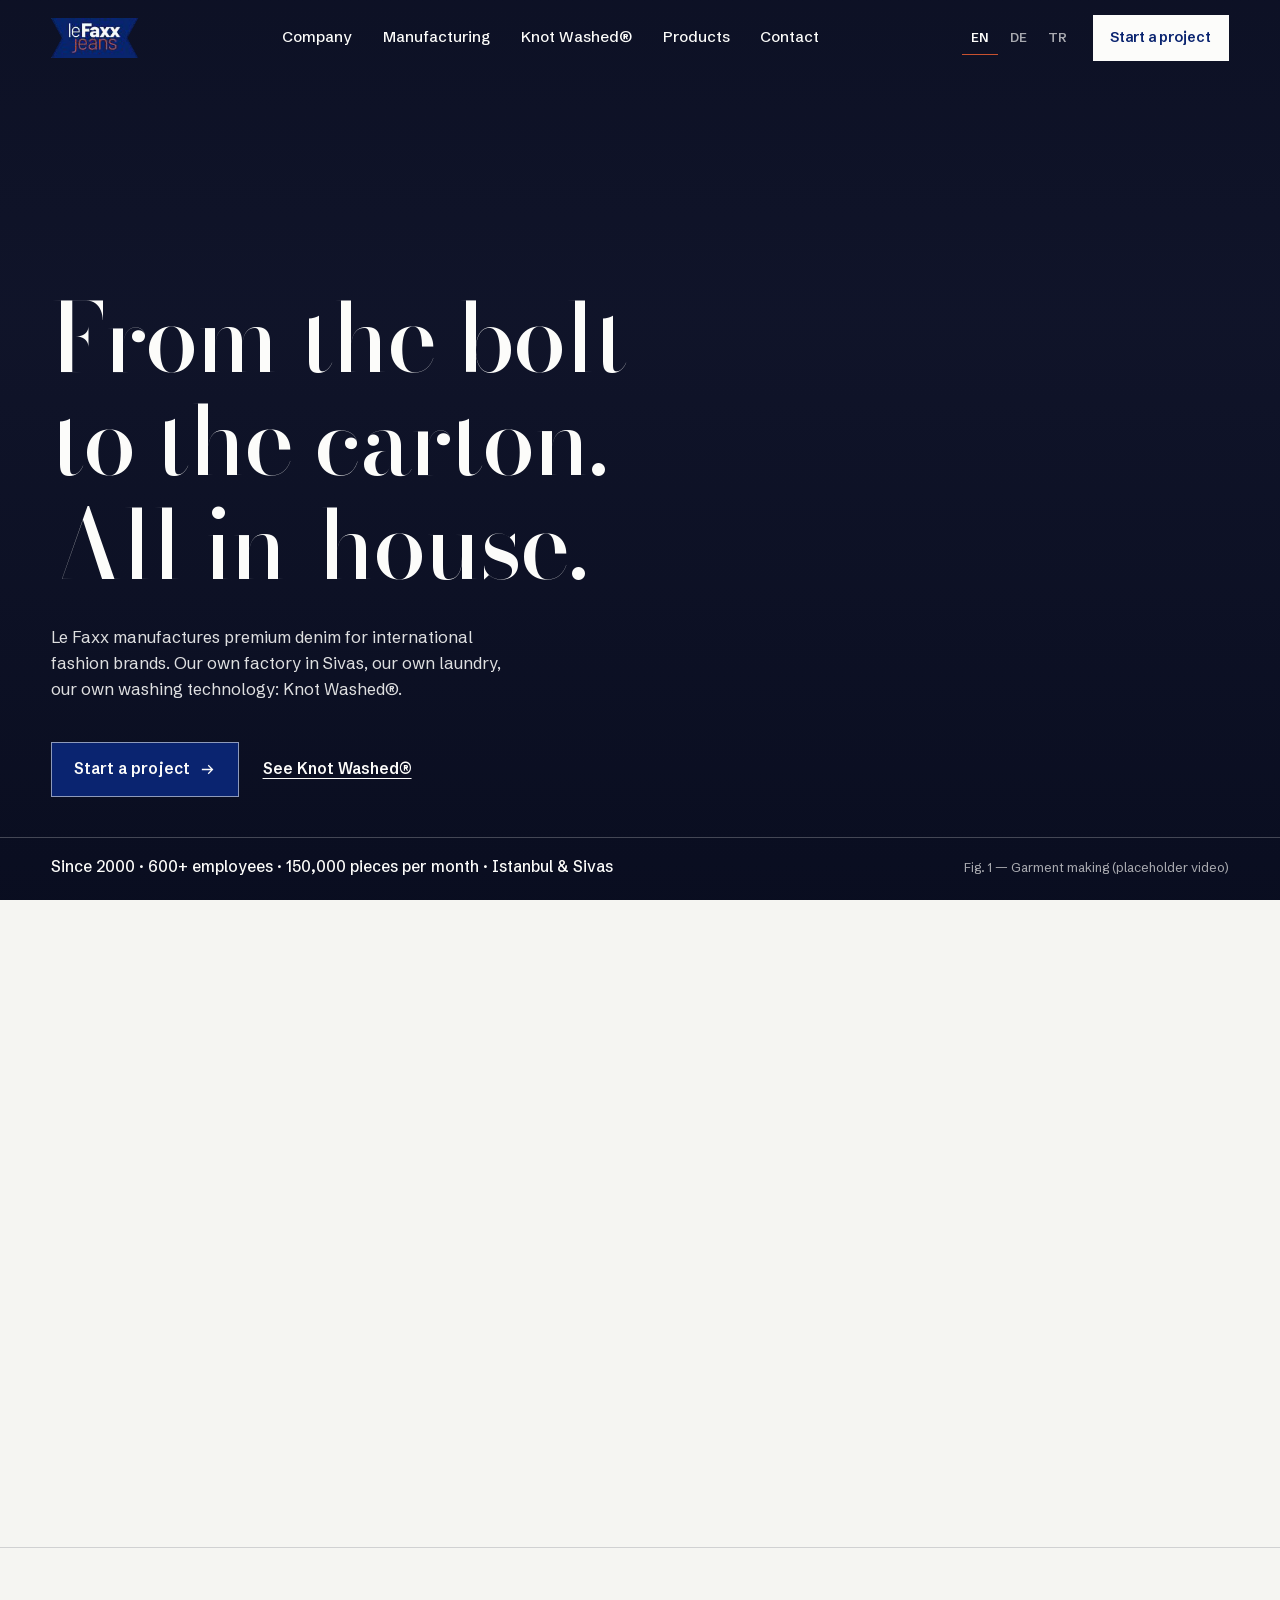
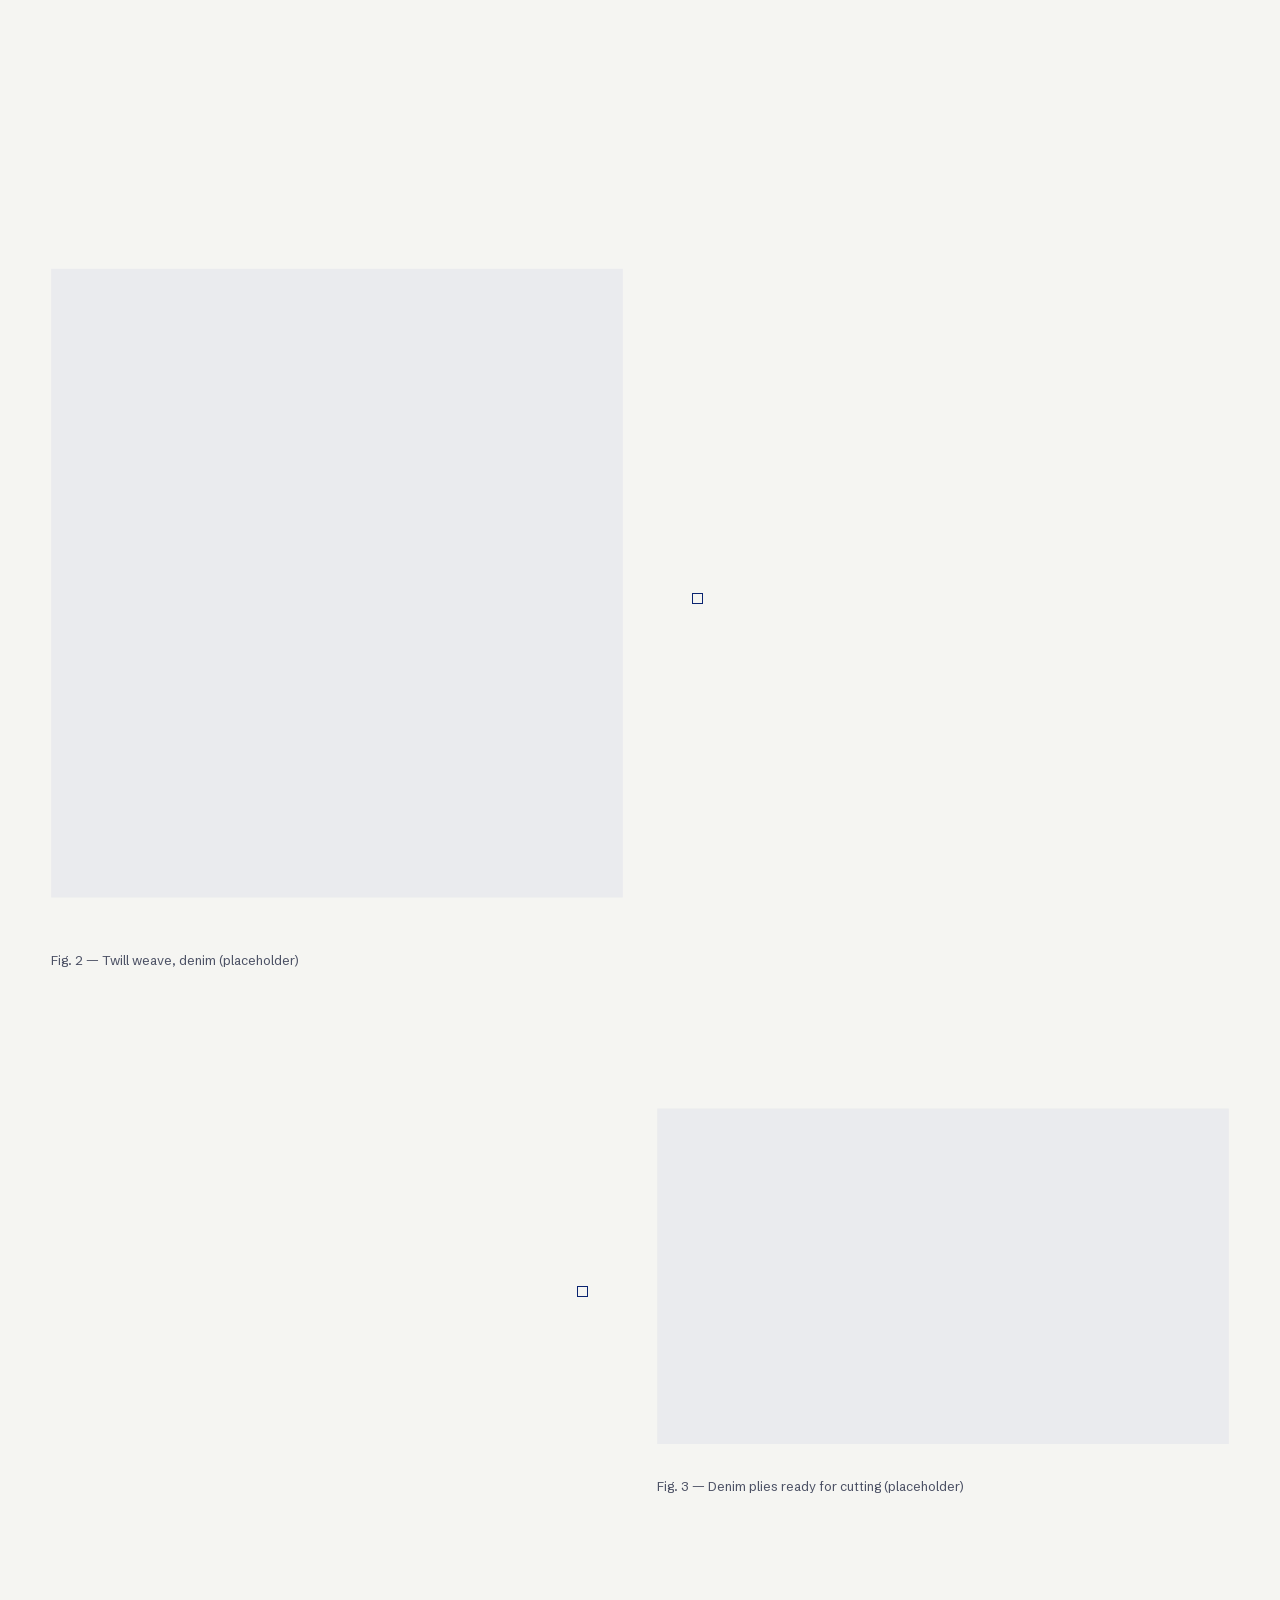
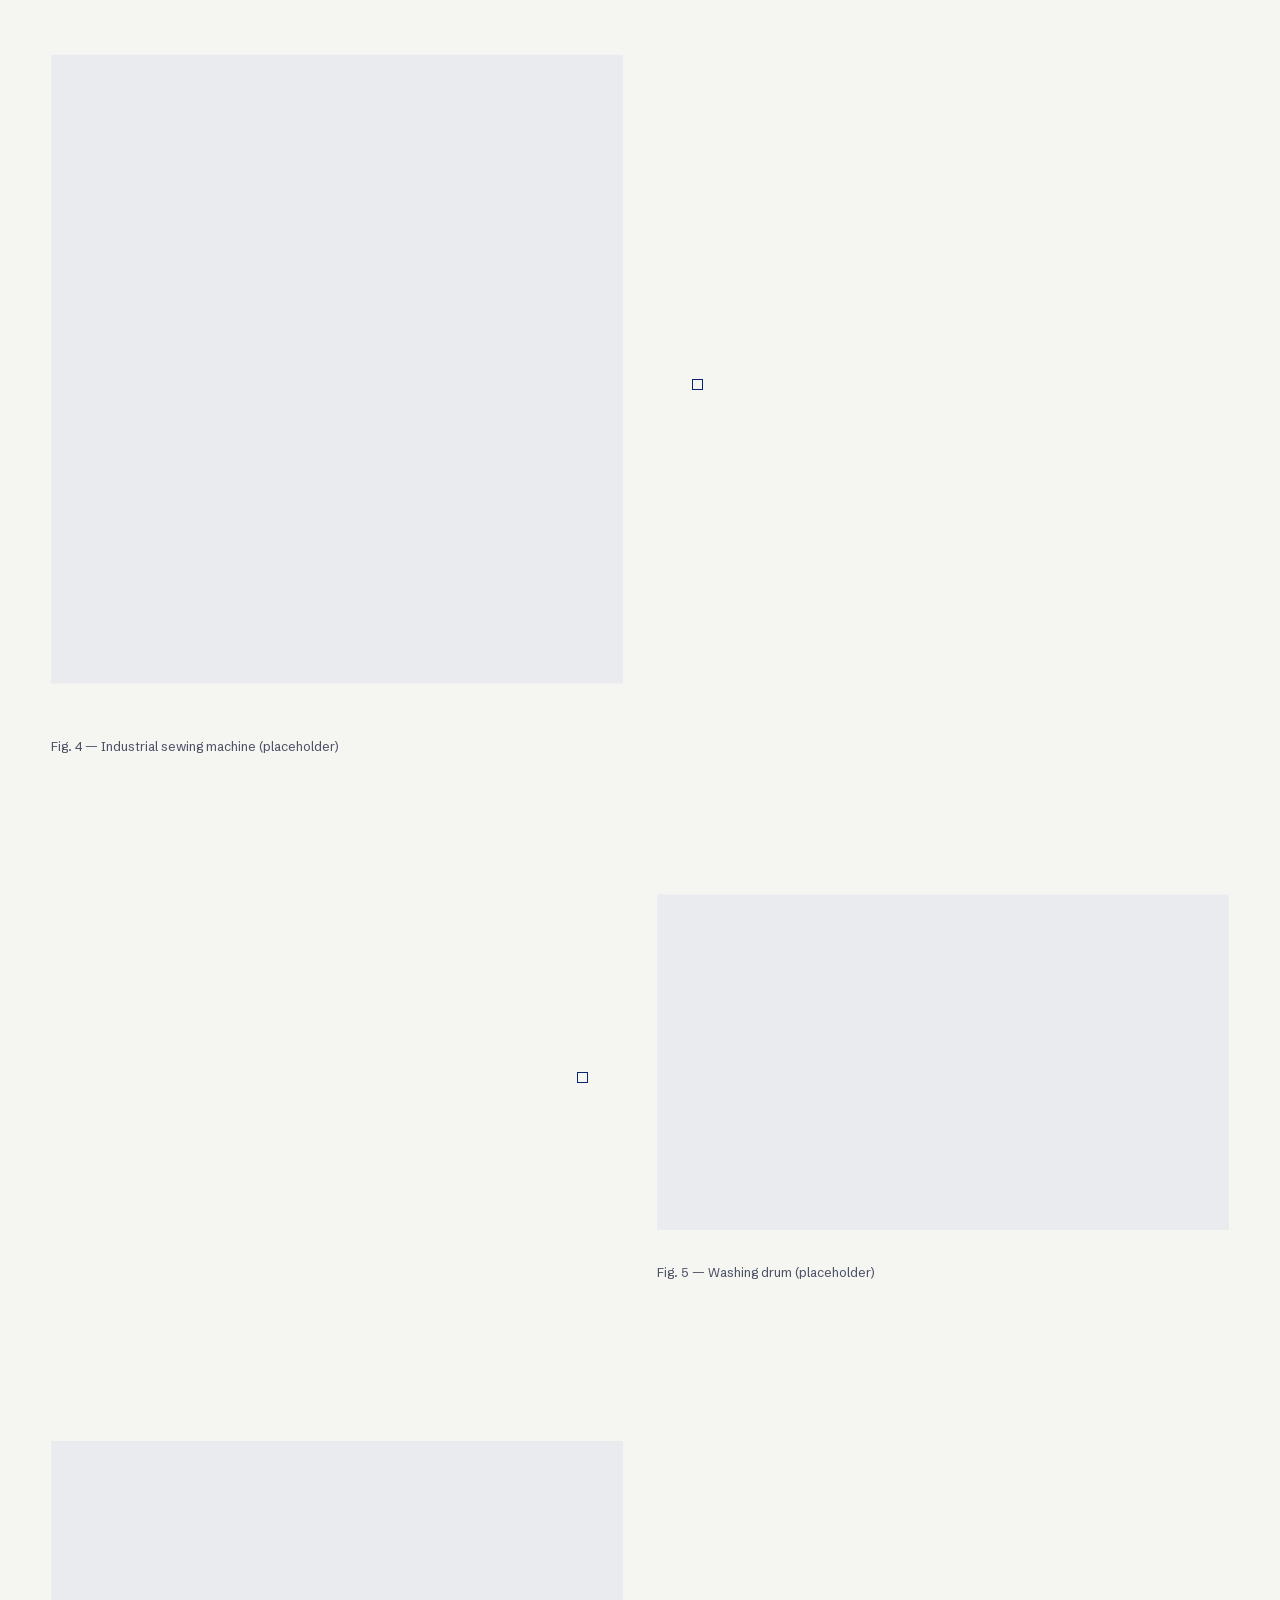
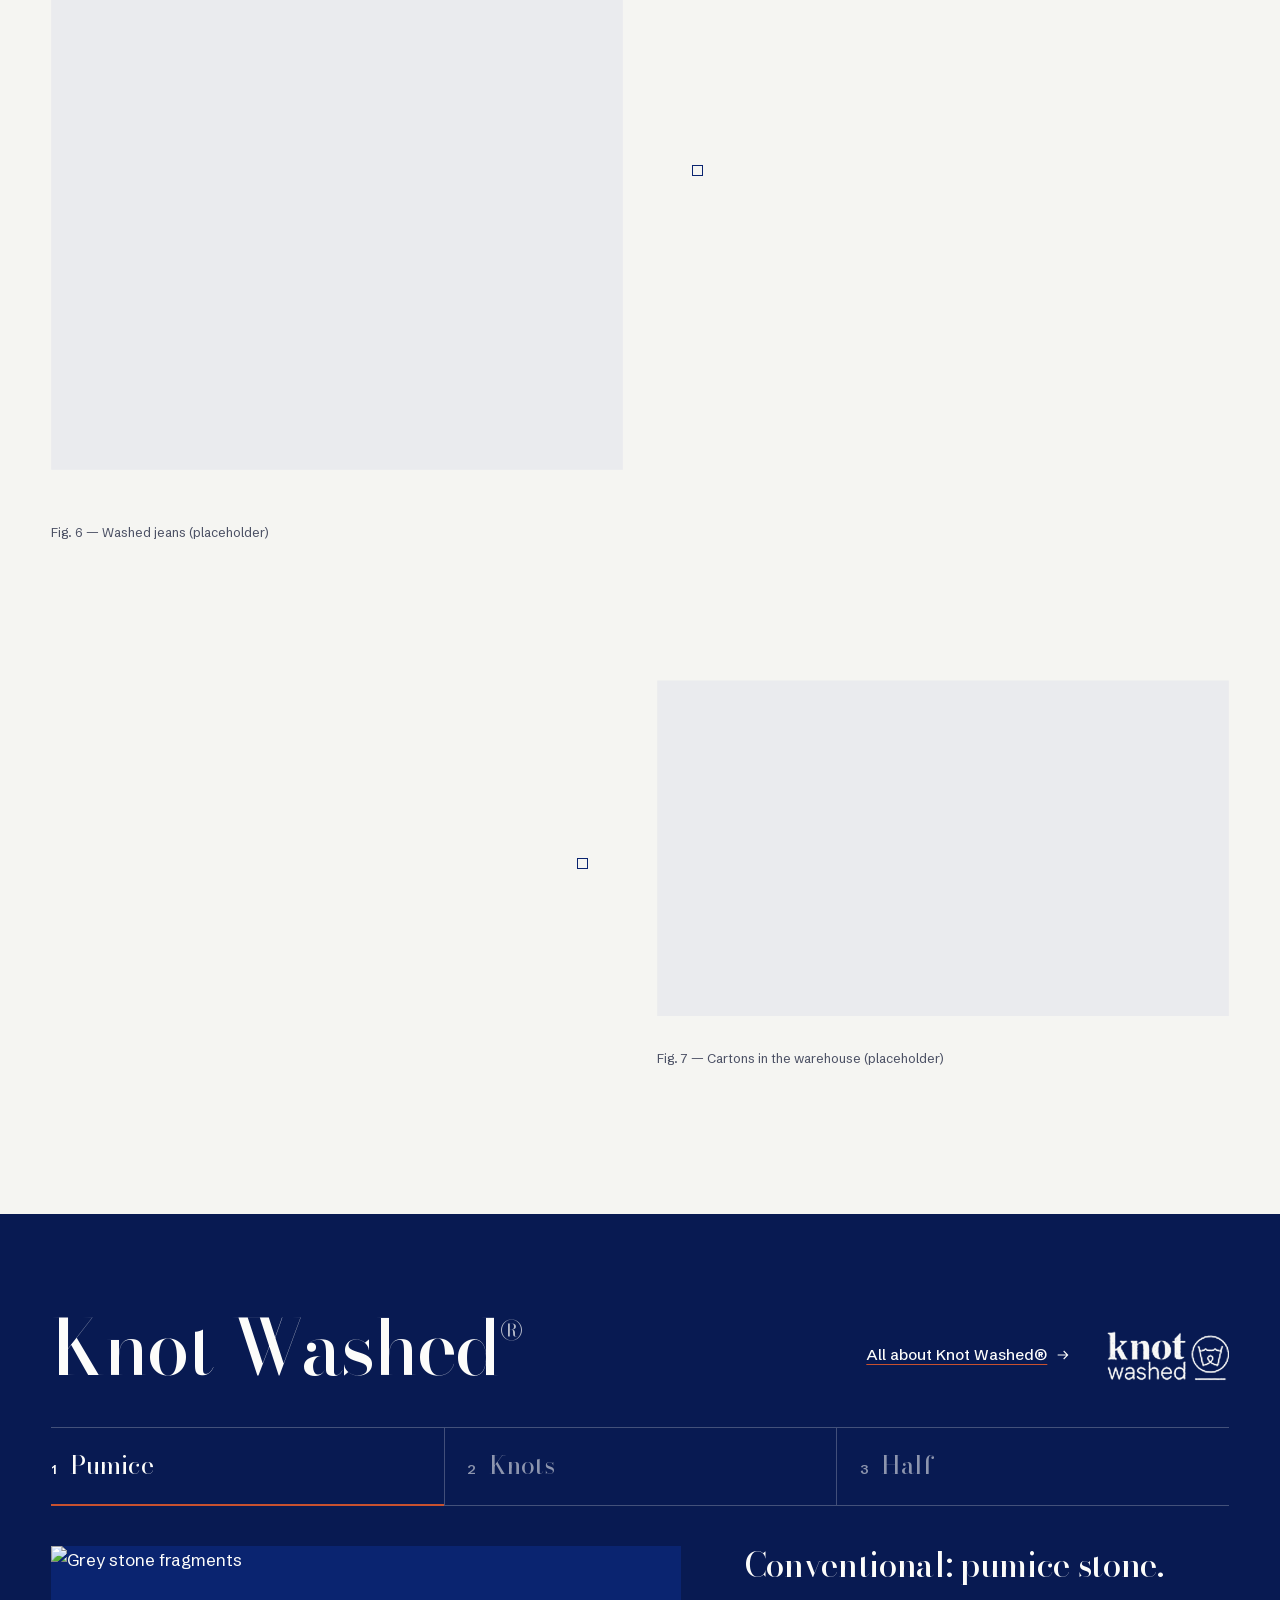
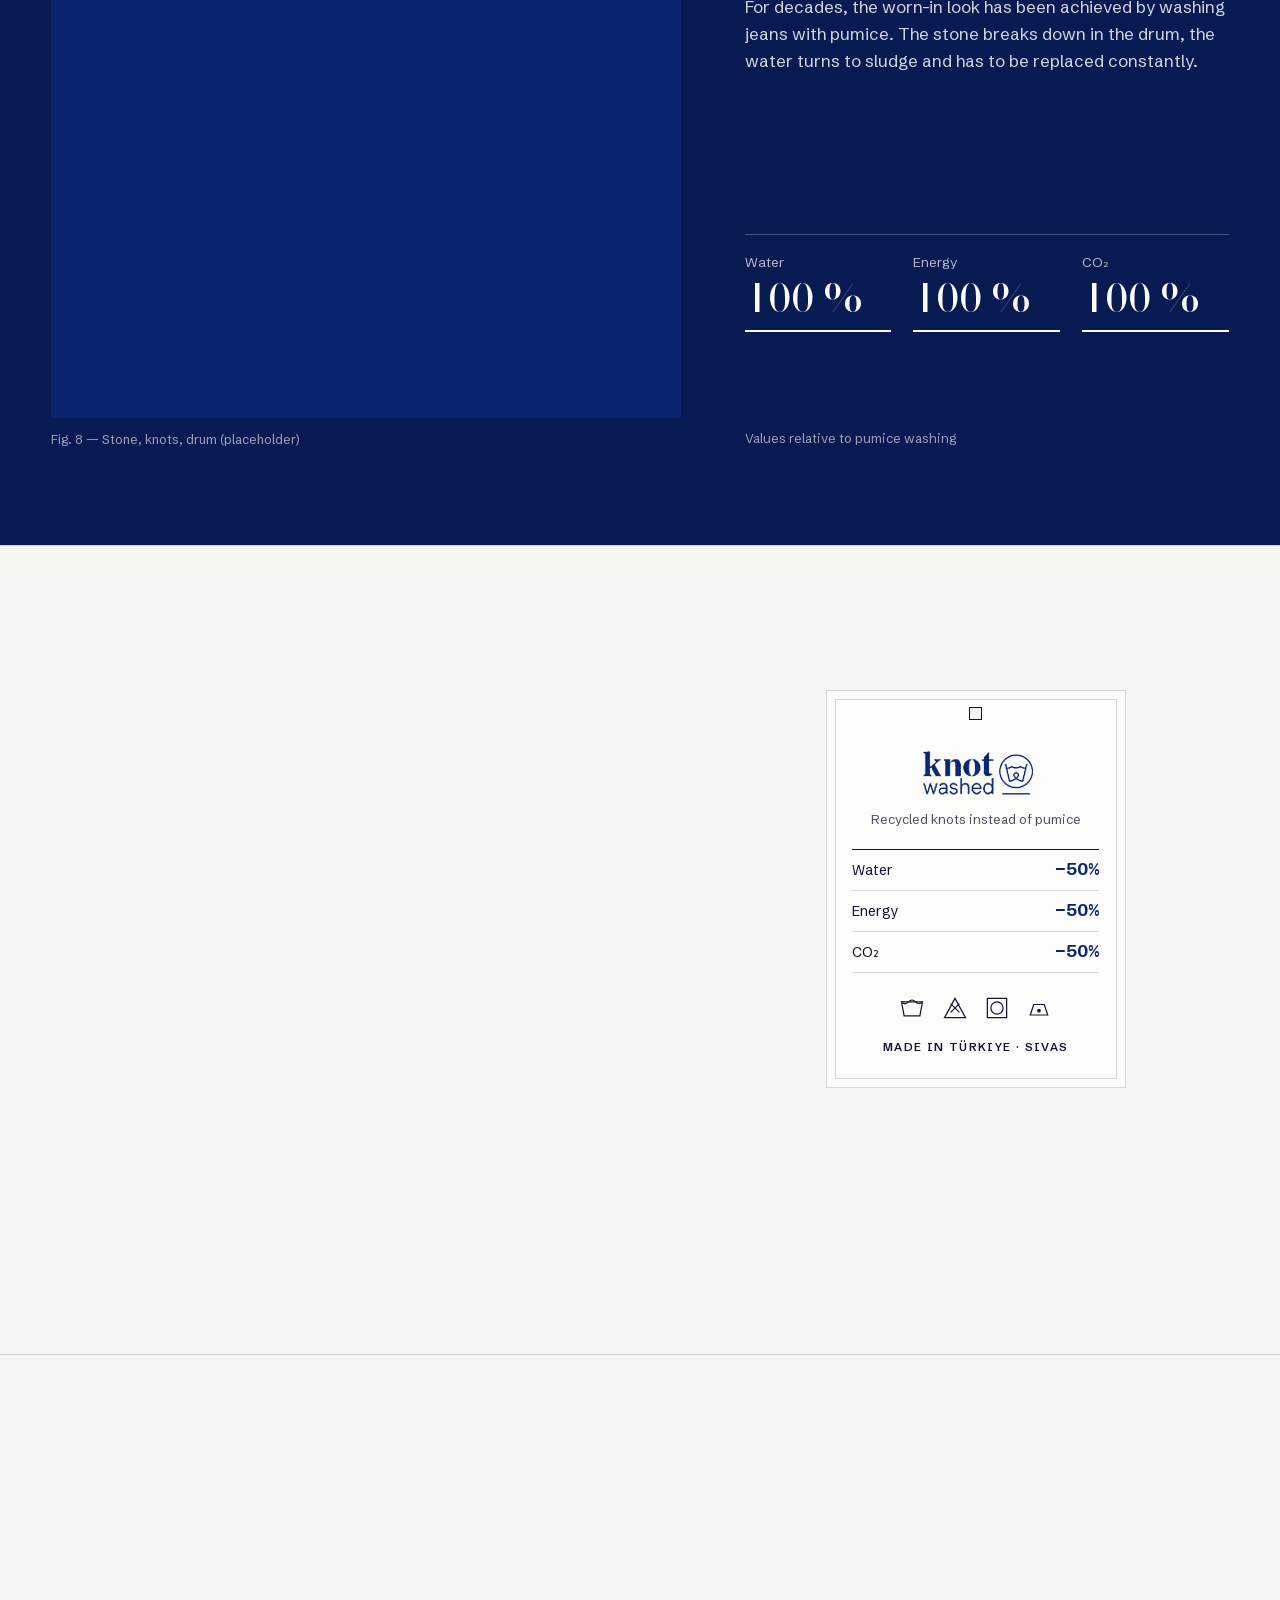
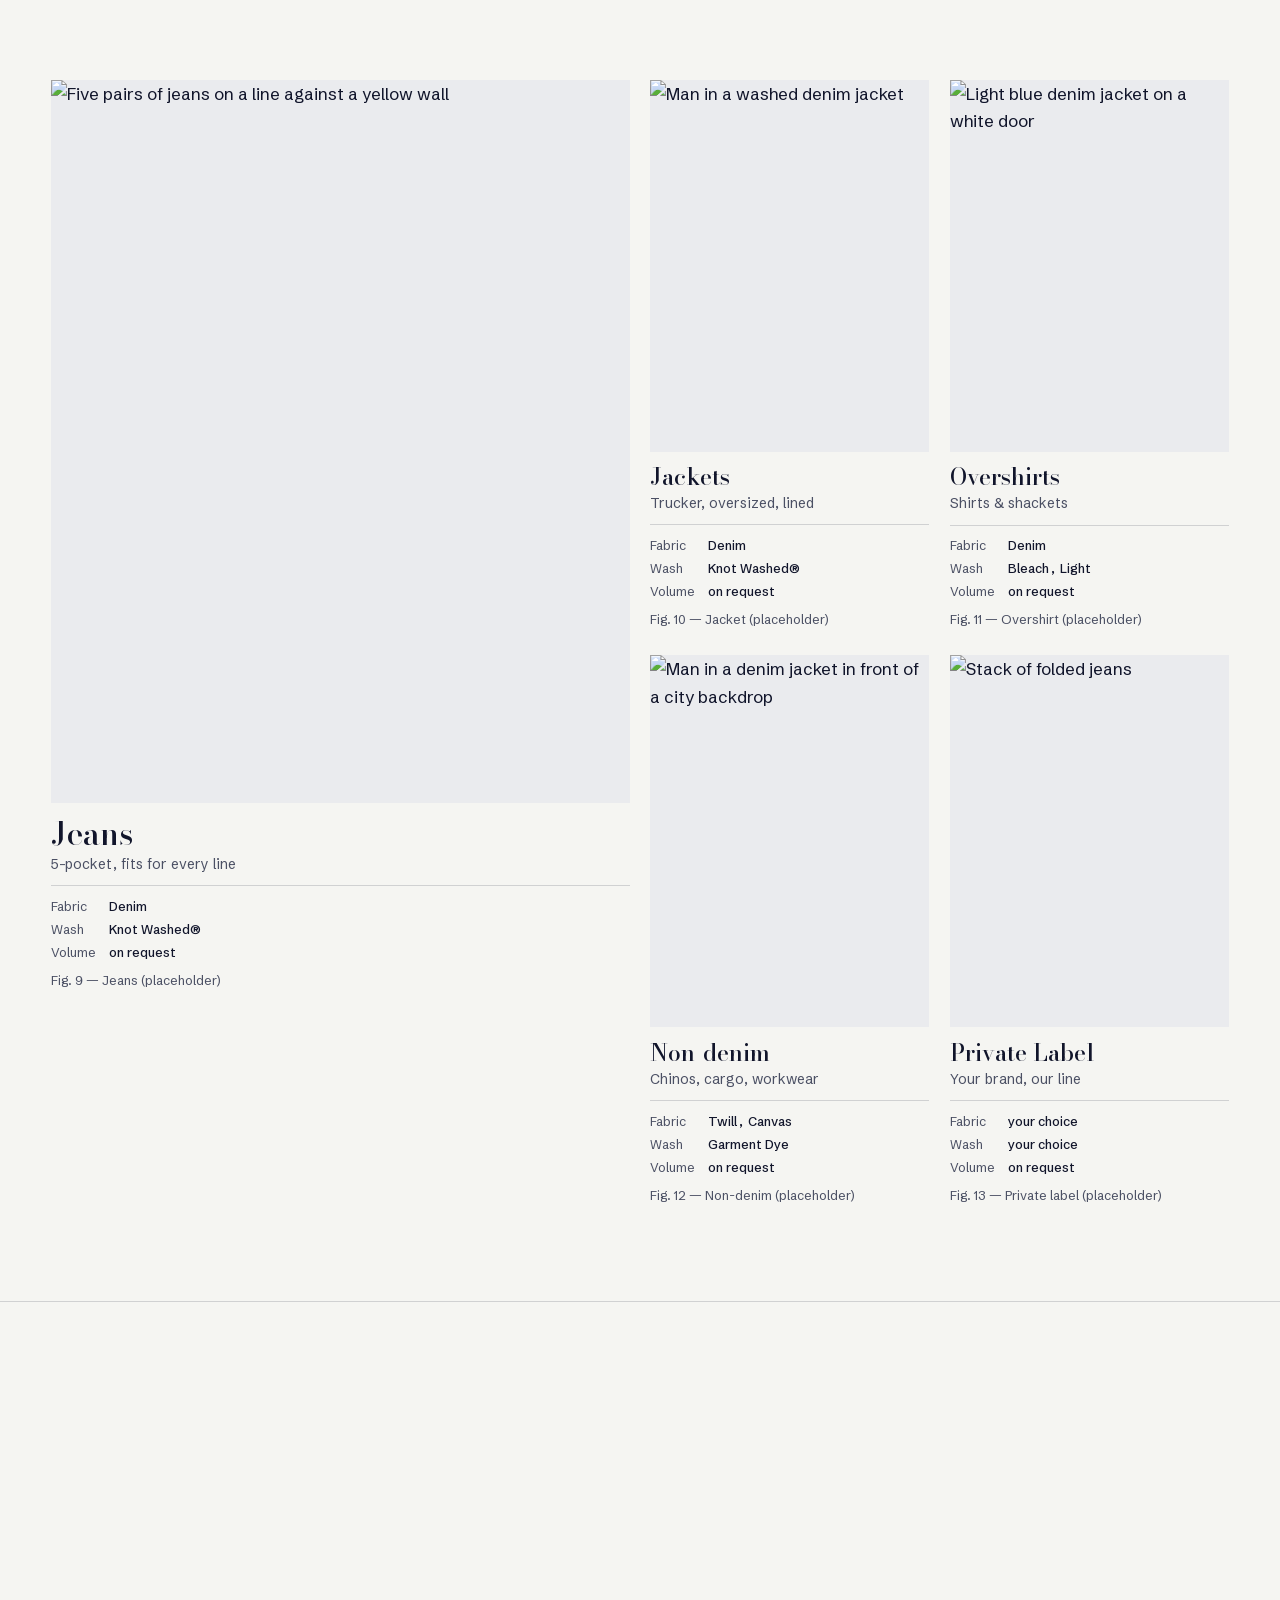
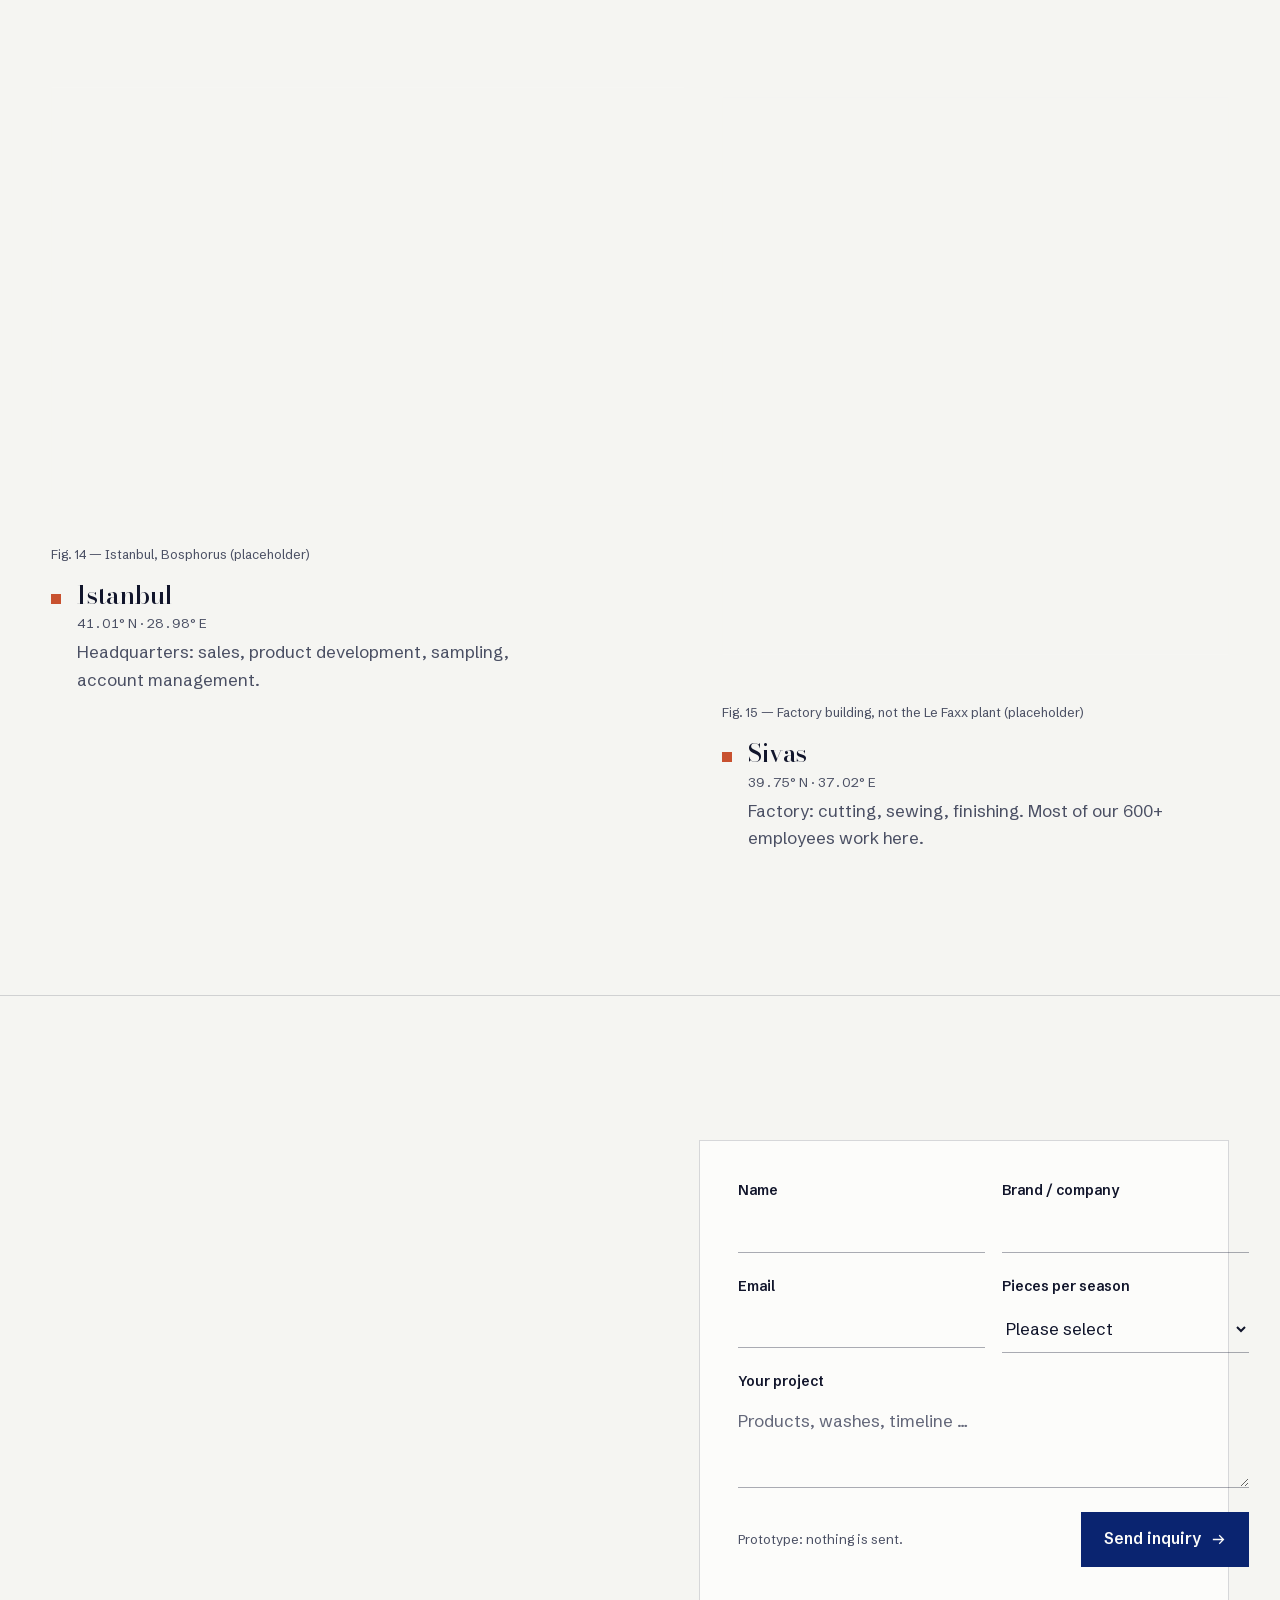
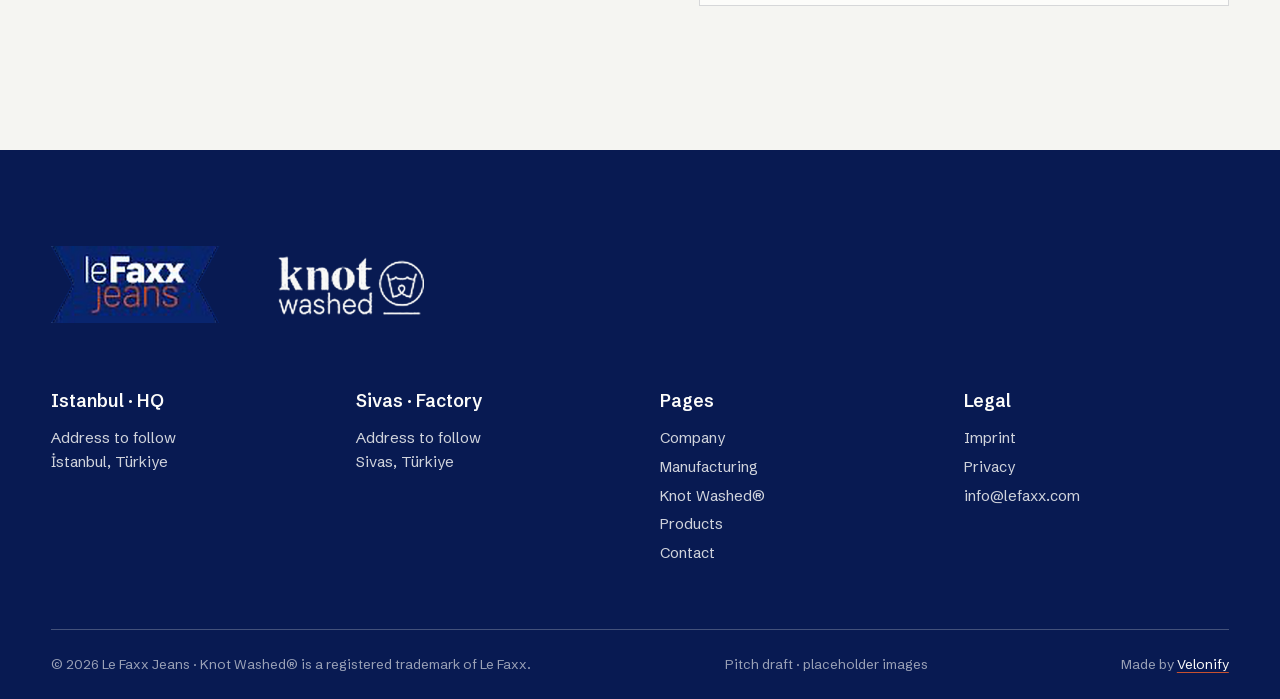
==== commit 35433456: "Redesign: Mode-Editorial statt AI-Industrial Bodoni Moda + Schibsted Grotesk (Google Fonts, self-hos" ====
--- a/index.html
+++ b/index.html
@@ -8,7 +8,7 @@
 <meta name="theme-color" content="#0E1A33">
 <link rel="preconnect" href="https://images.unsplash.com">
 <link rel="preconnect" href="https://videos.pexels.com">
-<link rel="preload" href="fonts/bsd-latin-fC1_PZJEZG.woff2" as="font" type="font/woff2" crossorigin>
+<link rel="preload" href="fonts/bodoni-latin.woff2" as="font" type="font/woff2" crossorigin>
 <link rel="stylesheet" href="fonts/fonts.css">
 <link rel="icon" href="data:image/svg+xml,%3Csvg xmlns='http://www.w3.org/2000/svg' viewBox='0 0 32 32'%3E%3Crect width='32' height='32' fill='%230B1530'/%3E%3Cpath d='M8 8l16 16M24 8L8 24' stroke='%23C99A5B' stroke-width='3'/%3E%3C/svg%3E">
 <link rel="stylesheet" href="assets/styles.css">
@@ -34,7 +34,7 @@
         <button type="button" data-lang="de" aria-pressed="true">DE</button>
         <button type="button" data-lang="tr" aria-pressed="false">TR</button>
       </div>
-      <a class="btn btn-primary magnetic" href="#contact"><span class="btn-fill"></span><span data-i18n="cta">Projekt anfragen</span></a>
+      <a class="btn btn-primary" href="#contact"><span class="btn-fill"></span><span data-i18n="cta">Projekt anfragen</span></a>
       <button class="burger" type="button" aria-expanded="false" aria-controls="mmenu" aria-label="Menü"><span></span><span></span></button>
     </div>
   </div>
@@ -67,7 +67,6 @@
         poster="https://images.pexels.com/videos/36066871/marikina-metro-manila-palengke-36066871.jpeg?auto=compress&w=1600"
         data-src-hd="https://videos.pexels.com/video-files/36066871/15296082_1920_1080_24fps.mp4"
         data-src-sd="https://videos.pexels.com/video-files/36066871/15296079_1280_720_24fps.mp4" aria-hidden="true"></video>
-      <div class="tint"></div>
     </div>
     <div class="wrap hero-body">
       <h1 class="display" id="hero-h">
@@ -77,20 +76,14 @@
       </h1>
       <p class="hero-sub" data-i18n="heroSub">Le Faxx fertigt Premium-Denim für internationale Modemarken. Eigene Fabrik in Sivas, eigene Wäscherei, eigene Waschtechnologie: Knot Washed®.</p>
       <div class="hero-ctas">
-        <a class="btn btn-primary magnetic" href="#contact" data-thread-anchor="A0" data-thread-m><span class="btn-fill"></span><span data-i18n="cta">Projekt anfragen</span><svg viewBox="0 0 24 24" fill="none" stroke="currentColor" stroke-width="1.8"><path d="M4 12h15M13 6l6 6-6 6"/></svg></a>
-        <a class="btn btn-ghost magnetic" href="#knot"><span class="btn-fill"></span><span data-i18n="cta2">Knot Washed® ansehen</span></a>
-      </div>
-    </div>
-    <div class="spec" style="position:relative">
-      <span class="m-only" data-thread-anchor="A0.5" style="position:absolute;bottom:0;left:50%;width:1px;height:1px"></span>
-      <div class="wrap">
-        <ul>
-          <li><b>2000</b><span data-i18n="spec1">am Markt seit</span></li>
-          <li><b>600+</b><span data-i18n="spec2">Mitarbeitende</span></li>
-          <li><b>150.000</b><span data-i18n="spec3">Teile pro Monat</span></li>
-          <li><b>IST · SVS</b><span data-i18n="spec4">Istanbul HQ · Fabrik Sivas</span></li>
-        </ul>
-      </div>
+        <a class="btn btn-primary" href="#contact" data-thread-anchor="A0" data-thread-m><span class="btn-fill"></span><span data-i18n="cta">Projekt anfragen</span><svg viewBox="0 0 24 24" fill="none" stroke="currentColor" stroke-width="1.8"><path d="M4 12h15M13 6l6 6-6 6"/></svg></a>
+        <a class="btn btn-ghost" href="#knot"><span class="btn-fill"></span><span data-i18n="cta2">Knot Washed® ansehen</span></a>
+      </div>
+    </div>
+    <div class="wrap hero-foot">
+      <span class="m-only" data-thread-anchor="A0.5" style="position:absolute;right:4px;top:0;width:1px;height:1px"></span><span class="m-only" data-thread-anchor="A0.7" style="position:absolute;right:4px;bottom:0;width:1px;height:1px"></span>
+      <p class="facts" data-i18n="facts">Seit 2000 · 600+ Mitarbeitende · 150.000 Teile pro Monat · Istanbul &amp; Sivas</p>
+      <p class="fig-cap" data-i18n="cap0">Abb. 1 — Konfektion (Platzhaltervideo)</p>
     </div>
   </section>
 
@@ -115,7 +108,7 @@
       </div>
       <ol class="stations">
         <li class="station" data-station>
-          <figure class="st-media rv-img" style="margin:0"><img loading="lazy" alt="Nahaufnahme von blauem Denim mit Köperbindung" data-i18n-alt="alt1" src="https://images.unsplash.com/photo-1631112230741-446762ee05ac?w=1200&q=70&auto=format&fit=crop" srcset="https://images.unsplash.com/photo-1631112230741-446762ee05ac?w=640&q=70&auto=format&fit=crop 640w, https://images.unsplash.com/photo-1631112230741-446762ee05ac?w=1200&q=70&auto=format&fit=crop 1200w" sizes="(max-width:820px) 90vw, 50vw"></figure>
+          <figure class="st-media"><div class="st-img rv-img"><img loading="lazy" alt="Nahaufnahme von blauem Denim mit Köperbindung" data-i18n-alt="alt1" src="https://images.unsplash.com/photo-1631112230741-446762ee05ac?w=1200&q=70&auto=format&fit=crop" srcset="https://images.unsplash.com/photo-1631112230741-446762ee05ac?w=640&q=70&auto=format&fit=crop 640w, https://images.unsplash.com/photo-1631112230741-446762ee05ac?w=1200&q=70&auto=format&fit=crop 1200w" sizes="(max-width:820px) 90vw, 50vw"></div><figcaption class="fig-n" data-i18n="cS1">Abb. 2 — Köperbindung, Denim (Platzhalter)</figcaption></figure>
           <span class="st-marker" data-thread-anchor="A2"><svg viewBox="0 0 13 13"><line x1="1" y1="1" x2="12" y2="12"/><line x1="12" y1="1" x2="1" y2="12"/></svg></span>
           <div class="st-copy rv">
             <span class="st-no">01</span>
@@ -125,7 +118,7 @@
           </div>
         </li>
         <li class="station" data-station>
-          <figure class="st-media rv-img" style="margin:0"><img loading="lazy" alt="Lagen von Denimstoff, gestapelt zum Zuschnitt" data-i18n-alt="alt2" src="https://images.unsplash.com/photo-1706802196230-91ebd3174483?w=1200&q=70&auto=format&fit=crop" srcset="https://images.unsplash.com/photo-1706802196230-91ebd3174483?w=640&q=70&auto=format&fit=crop 640w, https://images.unsplash.com/photo-1706802196230-91ebd3174483?w=1200&q=70&auto=format&fit=crop 1200w" sizes="(max-width:820px) 90vw, 50vw"></figure>
+          <figure class="st-media"><div class="st-img rv-img"><img loading="lazy" alt="Lagen von Denimstoff, gestapelt zum Zuschnitt" data-i18n-alt="alt2" src="https://images.unsplash.com/photo-1706802196230-91ebd3174483?w=1200&q=70&auto=format&fit=crop" srcset="https://images.unsplash.com/photo-1706802196230-91ebd3174483?w=640&q=70&auto=format&fit=crop 640w, https://images.unsplash.com/photo-1706802196230-91ebd3174483?w=1200&q=70&auto=format&fit=crop 1200w" sizes="(max-width:820px) 90vw, 50vw"></div><figcaption class="fig-n" data-i18n="cS2">Abb. 3 — Denimlagen zum Zuschnitt (Platzhalter)</figcaption></figure>
           <span class="st-marker" data-thread-anchor="A3"><svg viewBox="0 0 13 13"><line x1="1" y1="1" x2="12" y2="12"/><line x1="12" y1="1" x2="1" y2="12"/></svg></span>
           <div class="st-copy rv">
             <span class="st-no">02</span>
@@ -135,7 +128,7 @@
           </div>
         </li>
         <li class="station" data-station>
-          <figure class="st-media rv-img" style="margin:0"><img loading="lazy" alt="Nähfuß einer Industrienähmaschine auf dunklem Stoff" data-i18n-alt="alt3" src="https://images.unsplash.com/photo-1497997092403-f091fcf5b6c4?w=1200&q=70&auto=format&fit=crop" srcset="https://images.unsplash.com/photo-1497997092403-f091fcf5b6c4?w=640&q=70&auto=format&fit=crop 640w, https://images.unsplash.com/photo-1497997092403-f091fcf5b6c4?w=1200&q=70&auto=format&fit=crop 1200w" sizes="(max-width:820px) 90vw, 50vw"></figure>
+          <figure class="st-media"><div class="st-img rv-img"><img loading="lazy" alt="Nähfuß einer Industrienähmaschine auf dunklem Stoff" data-i18n-alt="alt3" src="https://images.unsplash.com/photo-1497997092403-f091fcf5b6c4?w=1200&q=70&auto=format&fit=crop" srcset="https://images.unsplash.com/photo-1497997092403-f091fcf5b6c4?w=640&q=70&auto=format&fit=crop 640w, https://images.unsplash.com/photo-1497997092403-f091fcf5b6c4?w=1200&q=70&auto=format&fit=crop 1200w" sizes="(max-width:820px) 90vw, 50vw"></div><figcaption class="fig-n" data-i18n="cS3">Abb. 4 — Industrienähmaschine (Platzhalter)</figcaption></figure>
           <span class="st-marker" data-thread-anchor="A4"><svg viewBox="0 0 13 13"><line x1="1" y1="1" x2="12" y2="12"/><line x1="12" y1="1" x2="1" y2="12"/></svg></span>
           <div class="st-copy rv">
             <span class="st-no">03</span>
@@ -145,7 +138,7 @@
           </div>
         </li>
         <li class="station" data-station>
-          <figure class="st-media rv-img" style="margin:0"><img loading="lazy" alt="Blick in die Edelstahltrommel einer Waschmaschine" data-i18n-alt="alt4" src="https://images.unsplash.com/photo-1761079976271-3a78f547ca67?w=1200&q=70&auto=format&fit=crop" srcset="https://images.unsplash.com/photo-1761079976271-3a78f547ca67?w=640&q=70&auto=format&fit=crop 640w, https://images.unsplash.com/photo-1761079976271-3a78f547ca67?w=1200&q=70&auto=format&fit=crop 1200w" sizes="(max-width:820px) 90vw, 50vw"></figure>
+          <figure class="st-media"><div class="st-img rv-img"><img loading="lazy" alt="Blick in die Edelstahltrommel einer Waschmaschine" data-i18n-alt="alt4" src="https://images.unsplash.com/photo-1761079976271-3a78f547ca67?w=1200&q=70&auto=format&fit=crop" srcset="https://images.unsplash.com/photo-1761079976271-3a78f547ca67?w=640&q=70&auto=format&fit=crop 640w, https://images.unsplash.com/photo-1761079976271-3a78f547ca67?w=1200&q=70&auto=format&fit=crop 1200w" sizes="(max-width:820px) 90vw, 50vw"></div><figcaption class="fig-n" data-i18n="cS4">Abb. 5 — Waschtrommel (Platzhalter)</figcaption></figure>
           <span class="st-marker" data-thread-anchor="A5"><svg viewBox="0 0 13 13"><line x1="1" y1="1" x2="12" y2="12"/><line x1="12" y1="1" x2="1" y2="12"/></svg></span>
           <div class="st-copy rv">
             <span class="st-no">04</span>
@@ -155,7 +148,7 @@
           </div>
         </li>
         <li class="station" data-station>
-          <figure class="st-media rv-img" style="margin:0"><img loading="lazy" alt="Gefaltete Jeans in verschiedenen Waschungen" data-i18n-alt="alt5" src="https://images.unsplash.com/photo-1515459961680-58264ee27219?w=1200&q=70&auto=format&fit=crop" srcset="https://images.unsplash.com/photo-1515459961680-58264ee27219?w=640&q=70&auto=format&fit=crop 640w, https://images.unsplash.com/photo-1515459961680-58264ee27219?w=1200&q=70&auto=format&fit=crop 1200w" sizes="(max-width:820px) 90vw, 50vw"></figure>
+          <figure class="st-media"><div class="st-img rv-img"><img loading="lazy" alt="Gefaltete Jeans in verschiedenen Waschungen" data-i18n-alt="alt5" src="https://images.unsplash.com/photo-1515459961680-58264ee27219?w=1200&q=70&auto=format&fit=crop" srcset="https://images.unsplash.com/photo-1515459961680-58264ee27219?w=640&q=70&auto=format&fit=crop 640w, https://images.unsplash.com/photo-1515459961680-58264ee27219?w=1200&q=70&auto=format&fit=crop 1200w" sizes="(max-width:820px) 90vw, 50vw"></div><figcaption class="fig-n" data-i18n="cS5">Abb. 6 — Gewaschene Jeans (Platzhalter)</figcaption></figure>
           <span class="st-marker" data-thread-anchor="A6"><svg viewBox="0 0 13 13"><line x1="1" y1="1" x2="12" y2="12"/><line x1="12" y1="1" x2="1" y2="12"/></svg></span>
           <div class="st-copy rv">
             <span class="st-no">05</span>
@@ -165,7 +158,7 @@
           </div>
         </li>
         <li class="station" data-station>
-          <figure class="st-media rv-img" style="margin:0"><img loading="lazy" alt="Kartons auf Palettenregalen im Lager" data-i18n-alt="alt6" src="https://images.unsplash.com/photo-1672552226380-486fe900b322?w=1200&q=70&auto=format&fit=crop" srcset="https://images.unsplash.com/photo-1672552226380-486fe900b322?w=640&q=70&auto=format&fit=crop 640w, https://images.unsplash.com/photo-1672552226380-486fe900b322?w=1200&q=70&auto=format&fit=crop 1200w" sizes="(max-width:820px) 90vw, 50vw"></figure>
+          <figure class="st-media"><div class="st-img rv-img"><img loading="lazy" alt="Kartons auf Palettenregalen im Lager" data-i18n-alt="alt6" src="https://images.unsplash.com/photo-1672552226380-486fe900b322?w=1200&q=70&auto=format&fit=crop" srcset="https://images.unsplash.com/photo-1672552226380-486fe900b322?w=640&q=70&auto=format&fit=crop 640w, https://images.unsplash.com/photo-1672552226380-486fe900b322?w=1200&q=70&auto=format&fit=crop 1200w" sizes="(max-width:820px) 90vw, 50vw"></div><figcaption class="fig-n" data-i18n="cS6">Abb. 7 — Kartons im Lager (Platzhalter)</figcaption></figure>
           <span class="st-marker" data-thread-anchor="A7"><svg viewBox="0 0 13 13"><line x1="1" y1="1" x2="12" y2="12"/><line x1="12" y1="1" x2="1" y2="12"/></svg></span>
           <div class="st-copy rv">
             <span class="st-no">06</span>
@@ -182,35 +175,49 @@
 
 <!-- ===== KNOT WASHED (pinned WebGL) ===== -->
 <section class="knot" id="knot" data-knot aria-labelledby="kn-h">
-  <canvas id="knotCanvas" aria-hidden="true"></canvas>
-  <div class="wrap knot-ui">
-    <div class="knot-head"><h2 class="display knot-title" id="kn-h">Knot Washed<sup>®</sup></h2><div class="knot-head-r"><a class="knot-more" href="knot-washed/"><span data-i18n="kMore">Alles über Knot Washed®</span><svg viewBox="0 0 24 24" fill="none" stroke="currentColor" stroke-width="1.8" aria-hidden="true"><path d="M4 12h15M13 6l6 6-6 6"/></svg></a><img class="knot-logo" src="assets/knot-washed-logo-white.png" alt="" width="210" height="106"></div></div>
-    <div class="knot-steps" aria-live="polite">
-      <div class="kstep is-on" data-k="0">
-        <h3 class="h3" data-i18n="k0h">Konventionell: Bimsstein.</h3>
-        <p data-i18n="k0p">Für den Used-Look werden Jeans seit Jahrzehnten mit Bimsstein gewaschen. Der Stein zerfällt in der Trommel, das Wasser wird zu Schlamm und muss ständig erneuert werden.</p>
-      </div>
-      <div class="kstep" data-k="1">
-        <h3 class="h3" data-i18n="k1h">Unsere Antwort: Knoten.</h3>
-        <p data-i18n="k1p">Knot Washed® ersetzt den Stein durch Knoten aus recyceltem Kunststoff. Entwickelt bei Le Faxx, im Einsatz in unserer Wäscherei.</p>
-      </div>
-      <div class="kstep" data-k="2">
-        <h3 class="h3" data-i18n="k2h">Die Hälfte.</h3>
-        <p data-i18n="k2p">Gleicher Look, halber Verbrauch: 50 % weniger Wasser, 50 % weniger Energie, 50 % weniger CO₂. Jede zweite Wassereinheit, die Sie hier sehen, bleibt ab sofort im Kreislauf der Natur.</p>
-      </div>
-    </div>
-    <div class="knot-meters">
-      <div class="meter" data-meter><div class="meter-top"><span data-i18n="m1">Wasser</span><b>100&nbsp;%</b></div><div class="meter-bar"><i></i></div></div>
-      <div class="meter" data-meter><div class="meter-top"><span data-i18n="m2">Energie</span><b>100&nbsp;%</b></div><div class="meter-bar"><i></i></div></div>
-      <div class="meter" data-meter><div class="meter-top"><span>CO₂</span><b>100&nbsp;%</b></div><div class="meter-bar"><i></i></div></div>
-      <div class="phases" role="group" aria-label="Phasen der Demo" data-i18n-aria="phAria">
-        <button type="button" class="phase" data-phase="0" aria-pressed="true"><span class="ph-no">01</span><span data-i18n="ph0">Bimsstein</span><i></i></button>
-        <button type="button" class="phase" data-phase="1" aria-pressed="false"><span class="ph-no">02</span><span data-i18n="ph1">Knoten</span><i></i></button>
-        <button type="button" class="phase" data-phase="2" aria-pressed="false"><span class="ph-no">03</span><span data-i18n="ph2">Die Hälfte</span><i></i></button>
+  <div class="wrap">
+    <div class="knot-head">
+      <h2 class="knot-title" id="kn-h">Knot Washed<sup>®</sup></h2>
+      <div class="knot-head-r"><a class="knot-more" href="knot-washed/"><span data-i18n="kMore">Alles über Knot Washed®</span><svg viewBox="0 0 24 24" fill="none" stroke="currentColor" stroke-width="1.6" aria-hidden="true"><path d="M4 12h15M13 6l6 6-6 6"/></svg></a><img class="knot-logo" src="assets/knot-washed-logo-white.png" alt="" width="210" height="106"></div>
+    </div>
+    <div class="phases" role="group" aria-label="Phasen der Demo" data-i18n-aria="phAria">
+      <button type="button" class="phase" data-phase="0" aria-pressed="true"><span class="ph-no">1</span><span data-i18n="ph0">Bimsstein</span></button>
+      <button type="button" class="phase" data-phase="1" aria-pressed="false"><span class="ph-no">2</span><span data-i18n="ph1">Knoten</span></button>
+      <button type="button" class="phase" data-phase="2" aria-pressed="false"><span class="ph-no">3</span><span data-i18n="ph2">Die Hälfte</span></button>
+    </div>
+    <div class="knot-body">
+      <figure class="knot-fig">
+        <div class="knot-imgs">
+          <img class="is-on" data-k="0" src="https://images.unsplash.com/photo-1589129143970-12d8142e22ca?w=1200&q=70&auto=format&fit=crop" alt="Graue Steinbrocken" data-i18n-alt="kImg0">
+          <img data-k="1" loading="lazy" src="https://images.unsplash.com/photo-1452888546723-9bbd4e131e33?w=1200&q=70&auto=format&fit=crop" alt="Blaue verknotete Seile" data-i18n-alt="kImg1">
+          <img data-k="2" loading="lazy" src="https://images.unsplash.com/photo-1761079976271-3a78f547ca67?w=1200&q=70&auto=format&fit=crop" alt="Blick in eine Waschtrommel" data-i18n-alt="kImg2">
+        </div>
+        <figcaption data-i18n="kCap">Abb. 8 — Stein, Knoten, Trommel (Platzhalter)</figcaption>
+      </figure>
+      <div class="knot-text">
+        <div class="knot-steps" aria-live="polite">
+          <div class="kstep is-on" data-k="0">
+            <h3 class="h3" data-i18n="k0h">Konventionell: Bimsstein.</h3>
+            <p data-i18n="k0p">Für den Used-Look werden Jeans seit Jahrzehnten mit Bimsstein gewaschen. Der Stein zerfällt in der Trommel, das Wasser wird zu Schlamm und muss ständig erneuert werden.</p>
+          </div>
+          <div class="kstep" data-k="1">
+            <h3 class="h3" data-i18n="k1h">Unsere Antwort: Knoten.</h3>
+            <p data-i18n="k1p">Knot Washed® ersetzt den Stein durch Knoten aus recyceltem Kunststoff. Entwickelt bei Le Faxx, im Einsatz in unserer Wäscherei.</p>
+          </div>
+          <div class="kstep" data-k="2">
+            <h3 class="h3" data-i18n="k2h">Die Hälfte.</h3>
+            <p data-i18n="k2p">Gleicher Look, halber Verbrauch: 50 % weniger Wasser, 50 % weniger Energie, 50 % weniger CO₂.</p>
+          </div>
+        </div>
+        <div class="knot-meters">
+          <div class="meter" data-meter><span data-i18n="m1">Wasser</span><b>100&nbsp;%</b><div class="meter-bar"><i></i></div></div>
+          <div class="meter" data-meter><span data-i18n="m2">Energie</span><b>100&nbsp;%</b><div class="meter-bar"><i></i></div></div>
+          <div class="meter" data-meter><span>CO₂</span><b>100&nbsp;%</b><div class="meter-bar"><i></i></div></div>
+        </div>
+        <p class="knot-note" data-i18n="kNote">Werte relativ zur Bimssteinwäsche</p>
       </div>
     </div>
   </div>
-  <p class="knot-note" data-i18n="kNote">Werte relativ zur Bimssteinwäsche</p>
 </section>
 
 <!-- ===== SEGMENT B: care → products → places → contact ===== -->
@@ -228,7 +235,7 @@
           <li><b data-i18n="cb2">Vergleich</b><span data-i18n="cp2">Alle Werte relativ zur konventionellen Bimssteinwäsche</span></li>
           <li><b data-i18n="cb3">Einsatz</b><span data-i18n="cp3">Entwickelt und eingesetzt in der eigenen Wäscherei</span></li>
         </ul>
-        <a class="btn btn-ink magnetic rv" href="knot-washed/"><span class="btn-fill"></span><span data-i18n="careCta">Zur Nachhaltigkeit</span><svg viewBox="0 0 24 24" fill="none" stroke="currentColor" stroke-width="1.8"><path d="M4 12h15M13 6l6 6-6 6"/></svg></a>
+        <a class="btn btn-ink rv" href="knot-washed/"><span class="btn-fill"></span><span data-i18n="careCta">Zur Nachhaltigkeit</span><svg viewBox="0 0 24 24" fill="none" stroke="currentColor" stroke-width="1.8"><path d="M4 12h15M13 6l6 6-6 6"/></svg></a>
       </div>
       <div class="label-stage">
         <div class="label" id="careLabel">
@@ -265,27 +272,27 @@
       <a class="piece" href="#contact">
         <div class="piece-img"><img loading="lazy" alt="Fünf Jeans auf einer Leine vor gelber Wand" data-i18n-alt="pa1" src="https://images.unsplash.com/photo-1529391409740-59f2cea08bc6?w=800&q=70&auto=format&fit=crop&crop=entropy&ar=3:4"></div>
         <div class="tag" aria-hidden="true"><b data-i18n="p1">Jeans</b><dl><dt data-i18n="tF">Stoff</dt><dd>Denim</dd><dt data-i18n="tW">Waschung</dt><dd>Knot Washed®</dd><dt data-i18n="tM">Menge</dt><dd data-i18n="tReq">auf Anfrage</dd></dl></div>
-        <div class="piece-cap"><h3 data-i18n="p1">Jeans</h3><span data-i18n="p1s">5-Pocket, Fits für alle Linien</span></div>
+        <div class="piece-cap"><h3 data-i18n="p1">Jeans</h3><span data-i18n="p1s">5-Pocket, Fits für alle Linien</span></div><span class="fig-n" data-i18n="cP1">Abb. 9 — Jeans (Platzhalter)</span>
       </a>
       <a class="piece" href="#contact">
         <div class="piece-img"><img loading="lazy" alt="Mann in gewaschener Denimjacke" data-i18n-alt="pa2" src="https://images.unsplash.com/photo-1555583743-991174c11425?w=800&q=70&auto=format&fit=crop&ar=3:4"></div>
         <div class="tag" aria-hidden="true"><b data-i18n="p2">Jacken</b><dl><dt data-i18n="tF">Stoff</dt><dd>Denim</dd><dt data-i18n="tW">Waschung</dt><dd>Knot Washed®</dd><dt data-i18n="tM">Menge</dt><dd data-i18n="tReq">auf Anfrage</dd></dl></div>
-        <div class="piece-cap"><h3 data-i18n="p2">Jacken</h3><span data-i18n="p2s">Trucker, Oversize, gefüttert</span></div>
+        <div class="piece-cap"><h3 data-i18n="p2">Jacken</h3><span data-i18n="p2s">Trucker, Oversize, gefüttert</span></div><span class="fig-n" data-i18n="cP2">Abb. 10 — Jacke (Platzhalter)</span>
       </a>
       <a class="piece" href="#contact">
         <div class="piece-img"><img loading="lazy" alt="Hellblaue Denimjacke an einer weißen Tür" data-i18n-alt="pa3" src="https://images.unsplash.com/photo-1543076447-215ad9ba6923?w=800&q=70&auto=format&fit=crop&ar=3:4"></div>
         <div class="tag" aria-hidden="true"><b data-i18n="p3">Overshirts</b><dl><dt data-i18n="tF">Stoff</dt><dd>Denim</dd><dt data-i18n="tW">Waschung</dt><dd>Bleach, Light</dd><dt data-i18n="tM">Menge</dt><dd data-i18n="tReq">auf Anfrage</dd></dl></div>
-        <div class="piece-cap"><h3 data-i18n="p3">Overshirts</h3><span data-i18n="p3s">Hemden &amp; Shackets</span></div>
+        <div class="piece-cap"><h3 data-i18n="p3">Overshirts</h3><span data-i18n="p3s">Hemden &amp; Shackets</span></div><span class="fig-n" data-i18n="cP3">Abb. 11 — Overshirt (Platzhalter)</span>
       </a>
       <a class="piece" href="#contact">
         <div class="piece-img"><img loading="lazy" alt="Mann in Denimjacke vor Stadtkulisse" data-i18n-alt="pa4" src="https://images.unsplash.com/photo-1516257984-b1b4d707412e?w=800&q=70&auto=format&fit=crop&ar=3:4"></div>
         <div class="tag" aria-hidden="true"><b data-i18n="p4">Non-Denim</b><dl><dt data-i18n="tF">Stoff</dt><dd>Twill, Canvas</dd><dt data-i18n="tW">Waschung</dt><dd>Garment Dye</dd><dt data-i18n="tM">Menge</dt><dd data-i18n="tReq">auf Anfrage</dd></dl></div>
-        <div class="piece-cap"><h3 data-i18n="p4">Non-Denim</h3><span data-i18n="p4s">Chinos, Cargo, Workwear</span></div>
+        <div class="piece-cap"><h3 data-i18n="p4">Non-Denim</h3><span data-i18n="p4s">Chinos, Cargo, Workwear</span></div><span class="fig-n" data-i18n="cP4">Abb. 12 — Non-Denim (Platzhalter)</span>
       </a>
       <a class="piece" href="#contact">
         <div class="piece-img"><img loading="lazy" alt="Stapel gefalteter Jeans" data-i18n-alt="pa5" src="https://images.unsplash.com/photo-1713880453396-aa0493e308ec?w=800&q=70&auto=format&fit=crop&ar=3:4"></div>
         <div class="tag" aria-hidden="true"><b>Private Label</b><dl><dt data-i18n="tF">Stoff</dt><dd data-i18n="tAny">nach Wahl</dd><dt data-i18n="tW">Waschung</dt><dd data-i18n="tAny">nach Wahl</dd><dt data-i18n="tM">Menge</dt><dd data-i18n="tReq">auf Anfrage</dd></dl></div>
-        <div class="piece-cap"><h3>Private Label</h3><span data-i18n="p5s">Ihre Marke, unsere Linie</span></div>
+        <div class="piece-cap"><h3>Private Label</h3><span data-i18n="p5s">Ihre Marke, unsere Linie</span></div><span class="fig-n" data-i18n="cP5">Abb. 13 — Private Label (Platzhalter)</span>
       </a>
     </div></div>
   </section>
@@ -299,7 +306,7 @@
       </div>
       <div class="places-grid">
         <article class="place">
-          <div class="place-img rv-img"><img loading="lazy" alt="Istanbul bei Nacht mit Bosporus-Brücke" data-i18n-alt="pl1a" src="https://images.unsplash.com/photo-1696711551721-458511adcd86?w=1100&q=70&auto=format&fit=crop"></div>
+          <div class="place-img rv-img"><img loading="lazy" alt="Istanbul bei Nacht mit Bosporus-Brücke" data-i18n-alt="pl1a" src="https://images.unsplash.com/photo-1696711551721-458511adcd86?w=1100&q=70&auto=format&fit=crop"></div><p class="fig-n" data-i18n="cL1">Abb. 14 — Istanbul, Bosporus (Platzhalter)</p>
           <div class="place-body">
             <span class="pin" data-thread-anchor="B4" data-thread-m></span>
             <h3 class="h3">Istanbul</h3>
@@ -308,7 +315,7 @@
           </div>
         </article>
         <article class="place">
-          <div class="place-img rv-img"><img loading="lazy" alt="Fabrikgebäude mit großen Fensterfronten" data-i18n-alt="pl2a" src="https://images.unsplash.com/photo-1713894055910-1a8bdffc41ea?w=1100&q=70&auto=format&fit=crop&ar=16:11"></div>
+          <div class="place-img rv-img"><img loading="lazy" alt="Fabrikgebäude mit großen Fensterfronten" data-i18n-alt="pl2a" src="https://images.unsplash.com/photo-1713894055910-1a8bdffc41ea?w=1100&q=70&auto=format&fit=crop&ar=16:11"></div><p class="fig-n" data-i18n="cL2">Abb. 15 — Fabrikgebäude, nicht das Le-Faxx-Werk (Platzhalter)</p>
           <div class="place-body">
             <span class="pin" data-thread-anchor="B5" data-thread-m></span>
             <h3 class="h3">Sivas</h3>
@@ -321,7 +328,6 @@
   </section>
 
   <section class="contact" id="contact" aria-labelledby="ct-h">
-    <canvas id="warp" aria-hidden="true"></canvas>
     <div class="wrap contact-grid">
       <div class="contact-copy">
         <h2 class="display rv" id="ct-h"><span data-i18n="ctA">Ihre Kollektion.</span><br><span data-i18n="ctB">Unsere Linie.</span></h2>
@@ -353,7 +359,7 @@
           <div class="field"><label for="f-msg" data-i18n="fMsg">Ihr Projekt</label><textarea id="f-msg" name="message" data-i18n-ph="fMsgPh" placeholder="Produkte, Waschungen, Zeitplan …"></textarea></div>
           <div class="form-foot">
             <small data-i18n="fNote">Prototyp: Es wird nichts versendet.</small>
-            <button class="btn btn-primary magnetic" type="submit"><span class="btn-fill"></span><span data-i18n="fSend">Anfrage senden</span><svg viewBox="0 0 24 24" fill="none" stroke="currentColor" stroke-width="1.8"><path d="M4 12h15M13 6l6 6-6 6"/></svg></button>
+            <button class="btn btn-primary" type="submit"><span class="btn-fill"></span><span data-i18n="fSend">Anfrage senden</span><svg viewBox="0 0 24 24" fill="none" stroke="currentColor" stroke-width="1.8"><path d="M4 12h15M13 6l6 6-6 6"/></svg></button>
           </div>
         </div>
         <div class="form-ok" role="status">
@@ -377,12 +383,11 @@
     </div>
     <div class="foot-bottom">
       <span>© 2026 Le Faxx Jeans · Knot Washed® <span data-i18n="tm">ist eine eingetragene Marke von Le Faxx.</span></span>
+      <span class="draft-note" data-i18n="draft">Pitch-Entwurf · Platzhalterbilder</span>
       <span class="velo">Made by <a href="https://velonify.de" target="_blank" rel="noopener">Velonify</a></span>
     </div>
   </div>
 </footer>
-
-<div class="draft" data-i18n="draft">Pitch-Entwurf · Platzhalterbilder</div>
 
 <script src="https://unpkg.com/lenis@1.1.13/dist/lenis.min.js"></script>
 <script src="https://cdnjs.cloudflare.com/ajax/libs/gsap/3.12.5/gsap.min.js"></script>
--- a/fonts/fonts.css
+++ b/fonts/fonts.css
@@ -1,96 +1,32 @@
 @font-face {
-  font-family: 'Big Shoulders Display';
+  font-family: 'Bodoni Moda';
   font-style: normal;
-  font-weight: 700;
+  font-weight: 400 900;
   font-display: swap;
-  src: url(bsd-latin-ext-fC1_PZJEZG.woff2) format('woff2');
+  src: url(bodoni-latin-ext.woff2) format('woff2');
   unicode-range: U+0100-02BA, U+02BD-02C5, U+02C7-02CC, U+02CE-02D7, U+02DD-02FF, U+0304, U+0308, U+0329, U+1D00-1DBF, U+1E00-1E9F, U+1EF2-1EFF, U+2020, U+20A0-20AB, U+20AD-20C4, U+2113, U+2C60-2C7F, U+A720-A7FF;
 }
 @font-face {
-  font-family: 'Big Shoulders Display';
+  font-family: 'Bodoni Moda';
   font-style: normal;
-  font-weight: 700;
+  font-weight: 400 900;
   font-display: swap;
-  src: url(bsd-latin-fC1_PZJEZG.woff2) format('woff2');
+  src: url(bodoni-latin.woff2) format('woff2');
   unicode-range: U+0000-00FF, U+0131, U+0152-0153, U+02BB-02BC, U+02C6, U+02DA, U+02DC, U+0304, U+0308, U+0329, U+2000-206F, U+20AC, U+2122, U+2191, U+2193, U+2212, U+2215, U+FEFF, U+FFFD;
 }
 @font-face {
-  font-family: 'Big Shoulders Display';
+  font-family: 'Schibsted Grotesk';
   font-style: normal;
-  font-weight: 800;
+  font-weight: 400 700;
   font-display: swap;
-  src: url(bsd-latin-ext-fC1_PZJEZG.woff2) format('woff2');
+  src: url(schibsted-latin-ext.woff2) format('woff2');
   unicode-range: U+0100-02BA, U+02BD-02C5, U+02C7-02CC, U+02CE-02D7, U+02DD-02FF, U+0304, U+0308, U+0329, U+1D00-1DBF, U+1E00-1E9F, U+1EF2-1EFF, U+2020, U+20A0-20AB, U+20AD-20C4, U+2113, U+2C60-2C7F, U+A720-A7FF;
 }
 @font-face {
-  font-family: 'Big Shoulders Display';
+  font-family: 'Schibsted Grotesk';
   font-style: normal;
-  font-weight: 800;
+  font-weight: 400 700;
   font-display: swap;
-  src: url(bsd-latin-fC1_PZJEZG.woff2) format('woff2');
+  src: url(schibsted-latin.woff2) format('woff2');
   unicode-range: U+0000-00FF, U+0131, U+0152-0153, U+02BB-02BC, U+02C6, U+02DA, U+02DC, U+0304, U+0308, U+0329, U+2000-206F, U+20AC, U+2122, U+2191, U+2193, U+2212, U+2215, U+FEFF, U+FFFD;
 }
-@font-face {
-  font-family: 'Big Shoulders Display';
-  font-style: normal;
-  font-weight: 900;
-  font-display: swap;
-  src: url(bsd-latin-ext-fC1_PZJEZG.woff2) format('woff2');
-  unicode-range: U+0100-02BA, U+02BD-02C5, U+02C7-02CC, U+02CE-02D7, U+02DD-02FF, U+0304, U+0308, U+0329, U+1D00-1DBF, U+1E00-1E9F, U+1EF2-1EFF, U+2020, U+20A0-20AB, U+20AD-20C4, U+2113, U+2C60-2C7F, U+A720-A7FF;
-}
-@font-face {
-  font-family: 'Big Shoulders Display';
-  font-style: normal;
-  font-weight: 900;
-  font-display: swap;
-  src: url(bsd-latin-fC1_PZJEZG.woff2) format('woff2');
-  unicode-range: U+0000-00FF, U+0131, U+0152-0153, U+02BB-02BC, U+02C6, U+02DA, U+02DC, U+0304, U+0308, U+0329, U+2000-206F, U+20AC, U+2122, U+2191, U+2193, U+2212, U+2215, U+FEFF, U+FFFD;
-}
-@font-face {
-  font-family: 'Inter';
-  font-style: normal;
-  font-weight: 400;
-  font-display: swap;
-  src: url(inter-latin-ext-UcC73FwrK3.woff2) format('woff2');
-  unicode-range: U+0100-02BA, U+02BD-02C5, U+02C7-02CC, U+02CE-02D7, U+02DD-02FF, U+0304, U+0308, U+0329, U+1D00-1DBF, U+1E00-1E9F, U+1EF2-1EFF, U+2020, U+20A0-20AB, U+20AD-20C4, U+2113, U+2C60-2C7F, U+A720-A7FF;
-}
-@font-face {
-  font-family: 'Inter';
-  font-style: normal;
-  font-weight: 400;
-  font-display: swap;
-  src: url(inter-latin-UcC73FwrK3.woff2) format('woff2');
-  unicode-range: U+0000-00FF, U+0131, U+0152-0153, U+02BB-02BC, U+02C6, U+02DA, U+02DC, U+0304, U+0308, U+0329, U+2000-206F, U+20AC, U+2122, U+2191, U+2193, U+2212, U+2215, U+FEFF, U+FFFD;
-}
-@font-face {
-  font-family: 'Inter';
-  font-style: normal;
-  font-weight: 500;
-  font-display: swap;
-  src: url(inter-latin-ext-UcC73FwrK3.woff2) format('woff2');
-  unicode-range: U+0100-02BA, U+02BD-02C5, U+02C7-02CC, U+02CE-02D7, U+02DD-02FF, U+0304, U+0308, U+0329, U+1D00-1DBF, U+1E00-1E9F, U+1EF2-1EFF, U+2020, U+20A0-20AB, U+20AD-20C4, U+2113, U+2C60-2C7F, U+A720-A7FF;
-}
-@font-face {
-  font-family: 'Inter';
-  font-style: normal;
-  font-weight: 500;
-  font-display: swap;
-  src: url(inter-latin-UcC73FwrK3.woff2) format('woff2');
-  unicode-range: U+0000-00FF, U+0131, U+0152-0153, U+02BB-02BC, U+02C6, U+02DA, U+02DC, U+0304, U+0308, U+0329, U+2000-206F, U+20AC, U+2122, U+2191, U+2193, U+2212, U+2215, U+FEFF, U+FFFD;
-}
-@font-face {
-  font-family: 'Inter';
-  font-style: normal;
-  font-weight: 600;
-  font-display: swap;
-  src: url(inter-latin-ext-UcC73FwrK3.woff2) format('woff2');
-  unicode-range: U+0100-02BA, U+02BD-02C5, U+02C7-02CC, U+02CE-02D7, U+02DD-02FF, U+0304, U+0308, U+0329, U+1D00-1DBF, U+1E00-1E9F, U+1EF2-1EFF, U+2020, U+20A0-20AB, U+20AD-20C4, U+2113, U+2C60-2C7F, U+A720-A7FF;
-}
-@font-face {
-  font-family: 'Inter';
-  font-style: normal;
-  font-weight: 600;
-  font-display: swap;
-  src: url(inter-latin-UcC73FwrK3.woff2) format('woff2');
-  unicode-range: U+0000-00FF, U+0131, U+0152-0153, U+02BB-02BC, U+02C6, U+02DA, U+02DC, U+0304, U+0308, U+0329, U+2000-206F, U+20AC, U+2122, U+2191, U+2193, U+2212, U+2215, U+FEFF, U+FFFD;
-}
--- a/assets/styles.css
+++ b/assets/styles.css
@@ -1,410 +1,375 @@
 :root{
-  --indigo-950:#0A1428;
-  --indigo-900:#0E1A33;
-  --indigo-800:#13213F;
-  --indigo-700:#1E3160;
-  --indigo-300:#8EA3CF;
-  --indigo-200:#B9C6E2;
-  --anth:#1F2126;
-  --anth-700:#2E3138;
-  --linen:#F4F2EE;
-  --linen-200:#E7E3DA;
-  --paper:#FAFAF8;
-  --ink:#14171E;
-  --ink-soft:#4A4E58;
-  --stitch:#C99A5B;
-  --stitch-deep:#9A6E37;
-  --tobacco:#A9825A;
-  --moss:#5F6B4A;
-  --moss-200:#D9DCCB;
-
-  --f-display:"Big Shoulders Display", "Arial Narrow", sans-serif;
-  --f-text:"Inter", system-ui, sans-serif;
+  --paper:#F5F5F2;
+  --paper-2:#EAEBEE;
+  --white:#FCFCFA;
+  --ink:#11152B;
+  --ink-soft:#4B5064;
+  --indigo:#0A2470;
+  --indigo-deep:#081A52;
+  --red:#C8512F;
+  --red-ink:#A6401F;
+  --rule:rgba(17,21,43,.16);
+  --rule-light:rgba(252,252,250,.24);
+
+  --f-display:"Bodoni Moda", "Didot", Georgia, serif;
+  --f-text:"Schibsted Grotesk", system-ui, sans-serif;
 
   --gutter:clamp(16px, 4vw, 56px);
   --max:1440px;
   --s1:.5rem; --s2:1rem; --s3:1.5rem; --s4:2.5rem; --s5:4rem; --s6:6rem; --s7:9rem;
+  --ease:cubic-bezier(.2,.7,.2,1);
   --ease-out:cubic-bezier(.16,1,.3,1);
 }
 *,*::before,*::after{box-sizing:border-box}
-html{-webkit-text-size-adjust:100%;scroll-behavior:auto}
+html{-webkit-text-size-adjust:100%}
 html.lenis,html.lenis body{height:auto}
 .lenis.lenis-smooth{scroll-behavior:auto!important}
-body{margin:0;background:var(--linen);color:var(--ink);font-family:var(--f-text);font-size:1.0625rem;line-height:1.6;-webkit-font-smoothing:antialiased;text-rendering:optimizeLegibility;font-variant-numeric:tabular-nums;overflow-x:hidden}
+body{margin:0;background:var(--paper);color:var(--ink);font-family:var(--f-text);font-size:1.0625rem;line-height:1.6;-webkit-font-smoothing:antialiased;text-rendering:optimizeLegibility;overflow-x:hidden}
 img,video,canvas,svg{display:block;max-width:100%}
-a{color:inherit;text-underline-offset:.22em;text-decoration-thickness:1px}
+a{color:inherit;text-underline-offset:.25em;text-decoration-thickness:1px}
 button{font:inherit;color:inherit;background:none;border:0;padding:0;cursor:pointer;border-radius:0}
 input,textarea,select{font:inherit;color:inherit;border-radius:0}
-::selection{background:var(--stitch);color:var(--indigo-950)}
-html{scrollbar-color:var(--indigo-700) var(--linen)}
+::selection{background:var(--indigo);color:var(--white)}
+html{scrollbar-color:var(--indigo) var(--paper)}
 ::-webkit-scrollbar{width:10px}
-::-webkit-scrollbar-track{background:var(--linen)}
-::-webkit-scrollbar-thumb{background:var(--indigo-700)}
-:focus-visible{outline:2px solid var(--stitch);outline-offset:3px}
+::-webkit-scrollbar-track{background:var(--paper)}
+::-webkit-scrollbar-thumb{background:var(--indigo)}
+:focus-visible{outline:2px solid var(--red);outline-offset:3px}
+.sr-only{position:absolute;width:1px;height:1px;overflow:hidden;clip:rect(0 0 0 0);white-space:nowrap}
 .m-only{display:none}
 @media (max-width:820px){.m-only{display:block}}
-.sr-only{position:absolute;width:1px;height:1px;overflow:hidden;clip:rect(0 0 0 0);white-space:nowrap}
-.skip{position:fixed;left:var(--gutter);top:-60px;z-index:100;background:var(--stitch);color:var(--indigo-950);padding:.6rem 1rem;font-weight:600}
+.skip{position:fixed;left:var(--gutter);top:-60px;z-index:100;background:var(--indigo);color:var(--white);padding:.6rem 1rem;font-weight:600}
 .skip:focus{top:12px}
 .wrap{width:100%;max-width:var(--max);margin-inline:auto;padding-inline:var(--gutter)}
+.num,b,dd,.coord{font-variant-numeric:lining-nums tabular-nums}
 
 /* ---------- type ---------- */
-.display{font-family:var(--f-display);font-weight:900;text-transform:uppercase;line-height:.86;letter-spacing:-.01em;margin:0;text-wrap:balance}
-.h2{font-family:var(--f-display);font-weight:900;text-transform:uppercase;line-height:.9;letter-spacing:-.005em;font-size:clamp(2.6rem,6vw,5.25rem);margin:0 0 var(--s3);text-wrap:balance}
-.h3{font-family:var(--f-display);font-weight:800;text-transform:uppercase;line-height:.95;font-size:clamp(1.7rem,2.6vw,2.4rem);margin:0 0 .6rem;letter-spacing:.005em}
-.lead{font-size:clamp(1.08rem,1.35vw,1.25rem);line-height:1.55;max-width:56ch}
-.meta{font-size:.78rem;letter-spacing:.14em;text-transform:uppercase;font-weight:600}
-p{margin:0 0 1em;max-width:68ch}
-
-/* ---------- buttons ---------- */
-.btn{position:relative;display:inline-flex;align-items:center;gap:.8rem;padding:1.05rem 1.6rem;font-weight:600;font-size:.98rem;letter-spacing:.01em;text-decoration:none;overflow:hidden;isolation:isolate;border:1px solid currentColor;transition:color .45s var(--ease-out),border-color .45s var(--ease-out);will-change:transform}
-.btn .btn-fill{position:absolute;inset:0;z-index:-1;transform:translateY(calc(100% + 14px));transition:transform .7s var(--ease-out)}
-.btn .btn-fill::before{content:"";position:absolute;left:0;right:0;top:-11px;height:12px;background:inherit;-webkit-mask:url("data:image/svg+xml,%3Csvg xmlns='http://www.w3.org/2000/svg' viewBox='0 0 120 12' preserveAspectRatio='none'%3E%3Cpath d='M0 6 C 20 0 40 0 60 6 S 100 12 120 6 V12 H0Z'/%3E%3C/svg%3E") 0 0/120px 12px repeat-x;mask:url("data:image/svg+xml,%3Csvg xmlns='http://www.w3.org/2000/svg' viewBox='0 0 120 12' preserveAspectRatio='none'%3E%3Cpath d='M0 6 C 20 0 40 0 60 6 S 100 12 120 6 V12 H0Z'/%3E%3C/svg%3E") 0 0/120px 12px repeat-x;animation:wave 1.6s linear infinite}
-.btn .btn-fill::after{content:"";position:absolute;inset:0;background:inherit}
-.btn .btn-fill{background:transparent}
-@keyframes wave{to{-webkit-mask-position:120px 0;mask-position:120px 0}}
-.btn:hover .btn-fill,.btn:focus-visible .btn-fill{transform:translateY(0)}
-.btn-primary{background:var(--stitch);border-color:var(--stitch);color:var(--indigo-950)}
-.btn-primary .btn-fill::before,.btn-primary .btn-fill::after{background:var(--paper)}
-.btn-ghost{color:var(--paper);border-color:rgba(251,250,247,.45)}
-.btn-ghost .btn-fill::before,.btn-ghost .btn-fill::after{background:var(--paper)}
-.btn-ghost:hover,.btn-ghost:focus-visible{color:var(--indigo-950);border-color:var(--paper)}
-.btn-ink{color:var(--ink);border-color:var(--ink)}
-.btn-ink .btn-fill::before,.btn-ink .btn-fill::after{background:var(--indigo-900)}
-.btn-ink:hover,.btn-ink:focus-visible{color:var(--paper)}
-.btn svg{width:18px;height:18px;flex:none;transition:transform .5s var(--ease-out)}
-.btn:hover svg{transform:translateX(4px)}
-.btn[disabled]{opacity:.5;cursor:not-allowed}
+.display{font-family:var(--f-display);font-weight:500;line-height:1.02;letter-spacing:-.02em;margin:0;text-wrap:balance}
+.h2{font-family:var(--f-display);font-weight:500;line-height:1.06;letter-spacing:-.018em;font-size:clamp(2.3rem,4.6vw,4.1rem);margin:0 0 var(--s3);text-wrap:balance}
+.h3{font-family:var(--f-display);font-weight:500;line-height:1.15;letter-spacing:-.01em;font-size:clamp(1.45rem,2vw,1.85rem);margin:0 0 .55rem}
+.lead{font-size:clamp(1.08rem,1.3vw,1.22rem);line-height:1.55;max-width:56ch}
+p{margin:0 0 1em;max-width:66ch;text-wrap:pretty}
+
+/* ---------- buttons & links ---------- */
+.btn{display:inline-flex;align-items:center;gap:.6rem;padding:.95rem 1.4rem;font-weight:600;font-size:.97rem;text-decoration:none;background:var(--indigo);color:var(--white);transition:background .25s var(--ease),color .25s var(--ease),transform .15s var(--ease)}
+.btn:hover{background:var(--red)}
+.btn:active{transform:translateY(1px)}
+.btn .btn-fill{display:none}
+.btn svg{width:17px;height:17px;flex:none;transition:transform .3s var(--ease)}
+.btn:hover svg{transform:translateX(3px)}
+.btn[disabled]{opacity:.55;cursor:not-allowed}
+.hero .btn-primary,.kw-hero .btn-primary,.kw-cta .btn-primary{background:var(--indigo);color:var(--white);box-shadow:inset 0 0 0 1px rgba(252,252,250,.55)}
+.hero .btn-primary:hover,.kw-hero .btn-primary:hover,.kw-cta .btn-primary:hover{background:var(--red);color:var(--white);box-shadow:none}
+.btn-ghost{background:none;color:inherit;padding:.95rem .1rem;text-decoration:underline;text-decoration-color:currentColor}
+.btn-ghost:hover{background:none;color:var(--red)}
+.hero .btn-ghost:hover,.kw-hero .btn-ghost:hover{color:var(--white);text-decoration-color:var(--red)}
 
 /* ---------- nav ---------- */
-.nav{position:fixed;inset:0 0 auto;z-index:50;color:var(--paper);transition:background .5s var(--ease-out),color .5s var(--ease-out),transform .6s var(--ease-out)}
+.nav{position:fixed;inset:0 0 auto;z-index:50;color:var(--white);transition:background .35s var(--ease),color .35s var(--ease),transform .5s var(--ease-out),border-color .35s}
 .nav-in{display:flex;align-items:center;justify-content:space-between;gap:var(--s3);height:76px}
-.nav.is-solid{background:rgba(11,21,48,.92);-webkit-backdrop-filter:saturate(1.2) blur(10px);backdrop-filter:saturate(1.2) blur(10px)}
+.nav.is-solid{background:rgba(245,245,242,.97);color:var(--ink);border-bottom:1px solid var(--rule)}
 .nav.is-hidden{transform:translateY(-100%)}
 .mark{display:inline-block;line-height:0}
-.mark img{height:44px;width:auto}
-@media (max-width:820px){.mark img{height:38px}}
-.mark .xx{color:var(--stitch)}
-.nav-links{display:flex;gap:clamp(1rem,2.2vw,2.2rem);list-style:none;margin:0;padding:0;font-size:.92rem;font-weight:500}
-.nav-links a{text-decoration:none;position:relative;padding:.4rem 0}
-.nav-links a::after{content:"";position:absolute;left:0;right:0;bottom:0;height:1px;background:var(--stitch);transform:scaleX(0);transform-origin:right;transition:transform .5s var(--ease-out)}
-.nav-links a:hover::after{transform:scaleX(1);transform-origin:left}
+.mark img{height:40px;width:auto}
+.nav-links{display:flex;gap:clamp(1.1rem,2.4vw,2.4rem);list-style:none;margin:0;padding:0;font-size:.95rem;font-weight:500}
+.nav-links a{text-decoration:none;padding:.4rem 0;border-bottom:1px solid transparent;transition:border-color .25s var(--ease)}
+.nav-links a:hover,.nav-links a[aria-current="page"]{border-bottom-color:var(--red)}
 .nav-right{display:flex;align-items:center;gap:1.1rem}
-.lang{display:flex;border:1px solid rgba(251,250,247,.3)}
-.lang button{font-size:.74rem;font-weight:600;letter-spacing:.1em;padding:.42rem .55rem;min-width:38px;min-height:34px;transition:background .3s,color .3s}
-.lang button[aria-pressed="true"]{background:var(--paper);color:var(--indigo-950)}
-.lang button:not([aria-pressed="true"]):hover{background:rgba(251,250,247,.12)}
-.nav .btn{padding:.7rem 1.1rem;font-size:.88rem}
+.lang{display:flex;gap:.15rem}
+.lang button{font-size:.8rem;font-weight:600;padding:.4rem .5rem;min-width:36px;min-height:34px;opacity:.65;border-bottom:1px solid transparent;transition:opacity .2s,border-color .2s}
+.lang button:hover{opacity:1}
+.lang button[aria-pressed="true"]{opacity:1;border-bottom-color:var(--red)}
+.nav .btn-primary{padding:.7rem 1.1rem;font-size:.9rem;background:var(--white);color:var(--indigo)}
+.nav.is-solid .btn-primary{background:var(--indigo);color:var(--white)}
+.nav .btn-primary:hover{background:var(--red);color:var(--white)}
 .burger{display:none;width:44px;height:44px;position:relative}
-.burger span{position:absolute;left:10px;right:10px;height:2px;background:currentColor;transition:transform .45s var(--ease-out),top .45s var(--ease-out)}
-.burger span:nth-child(1){top:17px}.burger span:nth-child(2){top:25px}
+.burger span{position:absolute;left:10px;right:10px;height:1.5px;background:currentColor;transition:transform .4s var(--ease-out),top .4s var(--ease-out)}
+.burger span:nth-child(1){top:18px}.burger span:nth-child(2){top:25px}
 .menu-open .burger span:nth-child(1){top:21px;transform:rotate(45deg)}
 .menu-open .burger span:nth-child(2){top:21px;transform:rotate(-45deg)}
-.mobile-menu{position:fixed;inset:0;z-index:45;background:var(--indigo-900);color:var(--paper);padding:110px var(--gutter) 40px;display:flex;flex-direction:column;gap:2rem;clip-path:inset(0 0 100% 0);transition:clip-path .7s var(--ease-out);visibility:hidden}
-.menu-open .mobile-menu{clip-path:inset(0 0 0 0);visibility:visible}
-.mobile-menu ul{list-style:none;margin:0;padding:0;display:grid;gap:.2rem}
-.mobile-menu a{font-family:var(--f-display);font-weight:900;text-transform:uppercase;font-size:clamp(2.6rem,12vw,3.6rem);line-height:1.02;text-decoration:none;display:block}
-.mobile-menu .lang{align-self:flex-start}
+.menu-open .nav{color:var(--ink)}
+.mobile-menu{position:fixed;inset:0;z-index:45;background:var(--paper);color:var(--ink);padding:110px var(--gutter) 40px;display:flex;flex-direction:column;gap:2rem;opacity:0;visibility:hidden;transition:opacity .35s var(--ease),visibility .35s}
+.menu-open .mobile-menu{opacity:1;visibility:visible}
+.mobile-menu ul{list-style:none;margin:0;padding:0;display:grid;border-top:1px solid var(--rule)}
+.mobile-menu li{border-bottom:1px solid var(--rule)}
+.mobile-menu a{font-family:var(--f-display);font-weight:500;font-size:clamp(2rem,9vw,2.8rem);line-height:1.2;text-decoration:none;display:block;padding:.45rem 0}
+.mobile-menu .btn-primary{align-self:flex-start}
 @media (max-width:1080px){.nav-links{display:none}.burger{display:block}.nav .btn{display:none}}
 
-/* ---------- thread ---------- */
+/* ---------- the red thread ---------- */
 .thread-host{position:relative}
 .thread{position:absolute;inset:0;width:100%;height:100%;pointer-events:none;z-index:4;overflow:visible}
-.thread .stitch{fill:none;stroke:var(--stitch);stroke-width:1.7;stroke-dasharray:11 7;stroke-linecap:butt}
-.thread .ghost{fill:none;stroke:var(--stitch);stroke-width:1;stroke-dasharray:2 16;opacity:.35}
-.thread .needle{fill:var(--stitch)}
+.thread .stitch{fill:none;stroke:var(--red);stroke-width:1.5}
+.thread g,.thread .ghost{display:none}
+.thread .needle{display:none}
 
 /* ---------- hero ---------- */
-.hero{position:relative;min-height:100svh;color:var(--paper);background:var(--indigo-900);display:flex;flex-direction:column;overflow:hidden}
+.hero{position:relative;min-height:100svh;color:var(--white);background:var(--ink);display:flex;flex-direction:column;overflow:hidden}
 .hero-media{position:absolute;inset:0;z-index:0}
 .hero-media video,.hero-media img{width:100%;height:100%;object-fit:cover}
-.hero-media::after{content:"";position:absolute;inset:0;background:
-  linear-gradient(180deg,rgba(8,16,31,.55) 0%,rgba(8,16,31,.15) 30%,rgba(8,16,31,.35) 62%,rgba(8,16,31,.92) 100%),
-  linear-gradient(90deg,rgba(11,21,48,.7) 0%,rgba(11,21,48,0) 65%);mix-blend-mode:normal}
-.hero-media .tint{position:absolute;inset:0;background:var(--indigo-700);mix-blend-mode:color;opacity:.55}
-.hero-body{position:relative;z-index:5;margin-top:auto;padding-top:120px;padding-bottom:var(--s4)}
-.hero h1{font-size:clamp(3.2rem,9.6vw,6rem)}
-@media (min-width:821px){.hero h1 .ln>span{white-space:nowrap}}
-.hero h1 .ln{display:block;overflow:hidden;padding-bottom:.04em}
+.hero-media::after{content:"";position:absolute;inset:0;background:linear-gradient(180deg,rgba(8,12,30,.45) 0%,rgba(8,12,30,.12) 35%,rgba(8,12,30,.5) 70%,rgba(8,12,30,.82) 100%)}
+.hero-body{position:relative;z-index:5;margin-top:auto;padding-top:130px;padding-bottom:var(--s4)}
+.hero h1{font-size:clamp(3.1rem,8.2vw,6rem)}
+.hero h1 .ln{display:block;overflow:hidden;padding-bottom:.06em}
 .hero h1 .ln>span{display:block}
-.hero h1 .ln:nth-child(3)>span{color:var(--stitch)}
-.hero-sub{margin:var(--s3) 0 var(--s4);max-width:52ch;font-size:clamp(1.02rem,1.3vw,1.18rem);color:rgba(251,250,247,.86)}
-.hero-ctas{position:relative;z-index:5;display:flex;flex-wrap:wrap;gap:.9rem;align-items:center}
-.spec{position:relative;z-index:5;border-top:1px solid rgba(251,250,247,.22)}
-.spec ul{list-style:none;margin:0;padding:0;display:grid;grid-template-columns:repeat(4,1fr)}
-.spec li{padding:1.1rem 1rem 1.3rem 0;display:flex;flex-direction:column;gap:.1rem}
-.spec li+li{padding-left:1rem;border-left:1px solid rgba(251,250,247,.16)}
-.spec b{font-family:var(--f-display);font-weight:800;font-size:clamp(1.5rem,2.4vw,2.1rem);line-height:1;letter-spacing:.01em}
-.spec span{font-size:.8rem;color:rgba(251,250,247,.72)}
-@media (max-width:820px){.hero .btn-ghost{background:var(--indigo-900)}}
-@media (max-width:720px){.spec ul{grid-template-columns:1fr 1fr}.spec li:nth-child(3){padding-left:0;border-left:0}.spec li:nth-child(n+3){border-top:1px solid rgba(251,250,247,.16)}}
+
+.hero-sub{margin:var(--s3) 0 var(--s4);max-width:46ch;font-size:clamp(1.02rem,1.25vw,1.15rem);color:rgba(252,252,250,.88)}
+.hero-ctas{position:relative;z-index:5;display:flex;flex-wrap:wrap;gap:1.4rem;align-items:center}
+.hero-foot{position:relative;z-index:5;display:flex;justify-content:space-between;align-items:baseline;gap:1rem 2rem;flex-wrap:wrap;border-top:1px solid var(--rule-light);padding-top:1rem;padding-bottom:1.3rem}
+.hero-foot p{margin:0}
+.facts{font-size:.98rem;font-weight:500}
+.fig-cap{font-size:.8rem;color:rgba(252,252,250,.66)}
 
 /* ---------- statement ---------- */
-.statement{padding:var(--s7) 0 var(--s6);background:var(--linen)}
+.statement{padding:var(--s7) 0 var(--s6)}
 .statement-grid{display:grid;grid-template-columns:minmax(0,1fr) minmax(0,3.2fr);gap:var(--s4)}
 .statement .anchor-col{position:relative}
-.big-say{font-family:var(--f-display);font-weight:800;text-transform:uppercase;font-size:clamp(2.1rem,4.6vw,4.1rem);line-height:.98;letter-spacing:.002em;margin:0 0 var(--s4);max-width:22ch;text-wrap:balance}
-.big-say .num{color:var(--indigo-700);font-weight:900}
-.big-say .soft{color:#8A8C93}
+.big-say{font-family:var(--f-display);font-weight:400;font-size:clamp(2rem,4.2vw,3.6rem);line-height:1.12;letter-spacing:-.015em;margin:0 0 var(--s4);max-width:22ch;text-wrap:balance}
+.big-say .soft{color:inherit}
 .statement .cols{display:grid;grid-template-columns:1fr 1fr;gap:var(--s4);max-width:900px;color:var(--ink-soft)}
-@media (max-width:820px){.statement-grid{grid-template-columns:1fr}.statement .anchor-col{height:0}.statement .cols{grid-template-columns:1fr;gap:0}.statement{padding-top:var(--s6)}.statement .wrap{padding-left:calc(var(--gutter) + 28px)}}
+@media (max-width:820px){.statement-grid{grid-template-columns:1fr}.statement .anchor-col{height:0}.statement .cols{grid-template-columns:1fr;gap:0}.statement{padding-top:var(--s6)}.statement .wrap{padding-left:calc(var(--gutter) + 18px)}}
 
 /* ---------- production line ---------- */
-.line{background:var(--paper);padding:var(--s6) 0 var(--s7)}
+.line{padding:var(--s6) 0 var(--s7);border-top:1px solid var(--rule)}
 .line-head{display:grid;grid-template-columns:minmax(0,1fr) minmax(0,1fr);gap:var(--s4);align-items:end;margin-bottom:var(--s6)}
 .line-head p{color:var(--ink-soft)}
 .stations{list-style:none;margin:0;padding:0;display:grid;gap:clamp(4rem,9vw,8rem)}
-.station{display:grid;grid-template-columns:minmax(0,5fr) 80px minmax(0,4fr);gap:clamp(1rem,3vw,3rem);align-items:center}
-.station:nth-child(even){grid-template-columns:minmax(0,4fr) 80px minmax(0,5fr)}
-.st-media{order:1}.st-copy{order:3}
+.station{display:grid;grid-template-columns:minmax(0,5fr) 72px minmax(0,4fr);gap:clamp(1rem,3vw,3rem);align-items:center}
+.station:nth-child(even){grid-template-columns:minmax(0,4fr) 72px minmax(0,5fr)}
+.st-media{order:1}.st-marker{order:2}.st-copy{order:3}
 .station:nth-child(even) .st-media{order:3}
-.station:nth-child(even) .st-copy{order:1;text-align:right;justify-self:end}
-.station:nth-child(even) .st-copy p{margin-left:auto}
-.st-marker{order:2;justify-self:center;position:relative;width:22px;height:22px;background:var(--paper);border:1.5px solid var(--ink)}
-.st-marker svg{position:absolute;inset:3px;width:13px;height:13px}
-.st-marker line{stroke:var(--stitch-deep);stroke-width:2.2;stroke-dasharray:20;stroke-dashoffset:20;transition:stroke-dashoffset .5s var(--ease-out)}
-.st-marker line+line{transition-delay:.18s}
-.is-stitched .st-marker{border-color:var(--stitch-deep)}
-.is-stitched .st-marker line{stroke-dashoffset:0}
-.st-media{position:relative;aspect-ratio:4/3;overflow:hidden;background:var(--linen-200)}
-.st-media img{width:100%;height:118%;object-fit:cover;transform:translateY(-8%);will-change:transform}
+.station:nth-child(even) .st-copy{order:1;justify-self:end}
+.st-marker{justify-self:center;position:relative;width:11px;height:11px;background:var(--paper);border:1.5px solid var(--indigo);transition:background .3s var(--ease),border-color .3s}
+.st-marker svg{display:none}
+.is-stitched .st-marker{background:var(--red);border-color:var(--red)}
+.st-media{margin:0}
+.st-img{position:relative;aspect-ratio:4/5;overflow:hidden;background:var(--paper-2)}
+.station:nth-child(even) .st-img{aspect-ratio:3/2}
+.st-img img{width:100%;height:116%;object-fit:cover;transform:translateY(-7%);will-change:transform}
 .st-copy{max-width:440px}
-.st-no{font-family:var(--f-display);font-weight:800;font-size:1.05rem;letter-spacing:.08em;color:var(--stitch-deep);display:block;margin-bottom:.5rem}
+.st-no{font-family:var(--f-display);font-size:1.15rem;color:var(--indigo);display:block;margin-bottom:.35rem}
 .st-copy p{color:var(--ink-soft);margin-bottom:.9rem}
-.origin{display:inline-flex;gap:.5rem;align-items:center;font-size:.74rem;font-weight:600;letter-spacing:.13em;text-transform:uppercase;color:var(--ink);border:1px solid var(--linen-200);padding:.35rem .6rem;background:var(--linen)}
-.origin::before{content:"";width:6px;height:6px;background:var(--stitch-deep)}
+.origin{font-size:.85rem;color:var(--ink-soft);display:inline-flex;align-items:center;gap:.6rem}
+.origin::before{content:"";width:22px;height:1px;background:var(--red)}
 @media (max-width:820px){
   .line-head{grid-template-columns:1fr}
-  .station,.station:nth-child(even){grid-template-columns:28px minmax(0,1fr);gap:1rem 1.2rem;align-items:start}
-  .station .st-marker,.station:nth-child(even) .st-marker{order:0;grid-row:1 / span 2;justify-self:start;margin-left:-3px;margin-top:2px}
+  .station,.station:nth-child(even){grid-template-columns:22px minmax(0,1fr);gap:1rem 1rem;align-items:start}
+  .station .st-marker,.station:nth-child(even) .st-marker{order:0;grid-row:1 / span 2;justify-self:start;margin-left:-2px;margin-top:8px}
   .station .st-media,.station:nth-child(even) .st-media{order:2;grid-column:2}
-  .station .st-copy,.station:nth-child(even) .st-copy{order:1;grid-column:2;text-align:left;justify-self:start}
-  .station:nth-child(even) .st-copy p{margin-left:0}
+  .st-img,.station:nth-child(even) .st-img{aspect-ratio:4/3}
+  .line-head{padding-left:22px}
+  .station .st-copy,.station:nth-child(even) .st-copy{order:1;grid-column:2;justify-self:start}
   .stations{gap:4rem}
 }
 
-/* ---------- knot washed ---------- */
-.knot{position:relative;background:var(--indigo-900);color:var(--paper);height:100svh;min-height:640px;overflow:hidden}
-.knot canvas{position:absolute;inset:0;width:100%;height:100%}
-.knot-fallback{position:absolute;inset:0;display:grid;place-items:center;opacity:.25}
-.knot-ui{position:relative;z-index:3;height:100%;display:grid;grid-template-columns:minmax(0,1fr) minmax(0,1fr);grid-template-rows:auto 1fr auto;padding-top:96px;padding-bottom:clamp(20px,4vh,40px)}
-.knot-head{grid-column:1 / -1;display:flex;align-items:center;justify-content:space-between;gap:1.5rem}
-.knot-logo{height:clamp(52px,6vw,84px);width:auto;flex:none}
-.knot-title{font-size:clamp(3rem,8.5vw,6rem);color:var(--paper)}
-.knot-title sup{font-size:.32em;vertical-align:top;position:relative;top:.25em;color:var(--stitch)}
-.knot-steps{grid-column:1;grid-row:2;position:relative;align-self:center;min-height:15rem}
-.kstep{position:absolute;inset:0 0 auto 0;opacity:0;transform:translateY(16px);transition:opacity .6s var(--ease-out),transform .6s var(--ease-out);max-width:30rem}
-.kstep.is-on{opacity:1;transform:none}
-.kstep h3{color:var(--paper)}
-.kstep p{color:rgba(251,250,247,.8)}
-.knot-meters{grid-column:1 / -1;grid-row:3;display:grid;grid-template-columns:repeat(3,minmax(0,1fr)) minmax(0,1.3fr);gap:clamp(.8rem,2vw,2rem);align-items:end}
-.meter{display:flex;flex-direction:column;gap:.45rem}
-.meter-top{display:flex;justify-content:space-between;align-items:baseline;font-size:.8rem;color:rgba(251,250,247,.75);letter-spacing:.08em;text-transform:uppercase;font-weight:600}
-.meter-top b{font-family:var(--f-display);font-size:1.9rem;letter-spacing:0;color:var(--paper);font-weight:800}
-.meter-bar{height:6px;background:rgba(251,250,247,.12);position:relative}
-.meter-bar i{position:absolute;inset:0 auto 0 0;width:100%;background:var(--indigo-300);transform-origin:left;transition:background .4s}
-.meter.is-low .meter-bar i{background:var(--stitch)}
-.phases{display:grid;grid-template-columns:repeat(3,1fr);border:1px solid rgba(251,250,247,.3)}
-.phase{position:relative;display:flex;flex-direction:column;align-items:flex-start;gap:.15rem;padding:.75rem .9rem .85rem;text-align:left;font-size:.92rem;font-weight:600;color:rgba(251,250,247,.75);transition:background .35s,color .35s;min-height:56px;overflow:hidden}
-.phase+.phase{border-left:1px solid rgba(251,250,247,.3)}
-.phase .ph-no{font-family:var(--f-display);font-weight:800;font-size:.95rem;letter-spacing:.08em;color:var(--stitch)}
-.phase i{position:absolute;left:0;right:0;bottom:0;height:3px;background:var(--stitch);transform:scaleX(0);transform-origin:left}
-.phase:hover{background:rgba(251,250,247,.08);color:var(--paper)}
-.phase[aria-pressed="true"]{background:var(--paper);color:var(--indigo-950)}
-.phase[aria-pressed="true"] .ph-no{color:var(--stitch-deep)}
+/* ---------- knot washed: three plates ---------- */
+.knot{position:relative;background:var(--indigo-deep);color:var(--white);padding:var(--s6) 0 var(--s6)}
+.knot-head{display:flex;align-items:flex-end;justify-content:space-between;gap:1.5rem 2rem;flex-wrap:wrap;margin-bottom:var(--s4)}
+.knot-title{font-family:var(--f-display);font-weight:500;font-size:clamp(2.6rem,6vw,5rem);line-height:1;letter-spacing:-.02em;margin:0}
+.knot-title sup{font-size:.35em;vertical-align:top;position:relative;top:.3em;opacity:.7}
 .knot-head-r{display:flex;align-items:center;gap:clamp(1rem,2.4vw,2rem)}
-.knot-more{display:inline-flex;align-items:center;gap:.5rem;font-size:.92rem;font-weight:600;text-decoration:none;border-bottom:1px solid rgba(251,250,247,.35);padding-bottom:3px;white-space:nowrap}
-.knot-more:hover{border-color:var(--stitch);color:var(--stitch)}
+.knot-logo{height:clamp(48px,5vw,72px);width:auto}
+.knot-more{display:inline-flex;align-items:center;gap:.5rem;font-size:.95rem;font-weight:500;text-decoration:underline;text-decoration-color:var(--red);white-space:nowrap}
+.knot-more:hover{color:var(--red)}
 .knot-more svg{width:16px;height:16px}
-.knot-note{position:absolute;right:var(--gutter);top:calc(96px + clamp(60px,7vw,96px));z-index:3;font-size:.72rem;letter-spacing:.12em;text-transform:uppercase;color:rgba(251,250,247,.5)}
+.phases{display:grid;grid-template-columns:repeat(3,1fr);border-top:1px solid var(--rule-light);border-bottom:1px solid var(--rule-light)}
+.phase{position:relative;display:flex;align-items:baseline;gap:.8rem;padding:1.1rem 1rem 1.15rem 0;text-align:left;font-family:var(--f-display);font-size:clamp(1.2rem,2vw,1.7rem);color:rgba(252,252,250,.55);transition:color .25s var(--ease)}
+.phase+.phase{padding-left:1.4rem;border-left:1px solid var(--rule-light)}
+.phase .ph-no{font-family:var(--f-text);font-size:.85rem;font-weight:600}
+.phase::after{content:"";position:absolute;left:0;right:0;bottom:-1px;height:2px;background:var(--red);transform:scaleX(0);transform-origin:left;transition:transform .5s var(--ease-out)}
+.phase:hover{color:var(--white)}
+.phase[aria-pressed="true"]{color:var(--white)}
+.phase[aria-pressed="true"]::after{transform:scaleX(1)}
+.knot-body{display:grid;grid-template-columns:minmax(0,1.3fr) minmax(0,1fr);gap:var(--s5);margin-top:var(--s4);align-items:stretch}
+.knot-fig{margin:0}
+.knot-imgs{position:relative;aspect-ratio:4/3;overflow:hidden;background:var(--indigo)}
+.knot-imgs img{position:absolute;inset:0;width:100%;height:100%;object-fit:cover;opacity:0;transform:scale(1.03);transition:opacity .7s var(--ease),transform 1.4s var(--ease-out)}
+.knot-imgs img.is-on{opacity:1;transform:none}
+.knot-fig figcaption{font-size:.8rem;color:rgba(252,252,250,.6);padding-top:.7rem}
+.knot-text{display:flex;flex-direction:column;justify-content:space-between;gap:var(--s4)}
+.knot-steps{position:relative;min-height:12rem}
+.kstep{position:absolute;inset:0 0 auto 0;opacity:0;transform:translateY(10px);transition:opacity .5s var(--ease),transform .6s var(--ease-out);pointer-events:none}
+.kstep.is-on{opacity:1;transform:none;pointer-events:auto}
+.kstep .h3{font-size:clamp(1.8rem,2.6vw,2.4rem)}
+.kstep p{color:rgba(252,252,250,.82)}
+.knot-meters{display:grid;grid-template-columns:repeat(3,minmax(0,1fr));gap:1.4rem;border-top:1px solid var(--rule-light);padding-top:1.1rem}
+.meter{display:flex;flex-direction:column;gap:.3rem}
+.meter span{font-size:.85rem;color:rgba(252,252,250,.7)}
+.meter b{font-family:var(--f-display);font-weight:500;font-size:clamp(2rem,3vw,2.7rem);line-height:1}
+.meter-bar{height:2px;background:rgba(252,252,250,.18);margin-top:.5rem}
+.meter-bar i{display:block;height:100%;background:var(--white);transform-origin:left}
+.meter.is-low .meter-bar i{background:var(--red)}
+.knot-note{font-size:.82rem;color:rgba(252,252,250,.6);margin:0}
 @media (max-width:820px){
   .knot-logo{display:none}
-  .knot-ui{grid-template-columns:1fr;grid-template-rows:auto 1fr auto auto}
-  .knot-steps{grid-row:3;min-height:12.5rem;align-self:end}
-  .knot-meters{grid-row:4;grid-template-columns:repeat(3,1fr)}
-  .phases{grid-column:1 / -1}
-  .knot-more{font-size:.85rem}
-  .meter-top{flex-direction:column;gap:.1rem}
-  .meter-top b{font-size:1.5rem}
-  .knot-note{display:none}
-  .kstep p{font-size:.95rem}
-  .kstep{background:rgba(8,16,31,.82);padding:.9rem 1rem;margin:0 -1rem}
+  .knot-body{grid-template-columns:1fr;gap:var(--s4)}
+  .phase{font-size:1.1rem;padding:.9rem .6rem .95rem 0;gap:.45rem}
+  .phase+.phase{padding-left:.8rem}
+  .knot-steps{min-height:13.5rem}
 }
 
 /* ---------- care label ---------- */
-.care{background:var(--moss-200);padding:var(--s7) 0;overflow:hidden}
+.care{padding:var(--s7) 0;border-top:1px solid var(--rule)}
 .care-grid{display:grid;grid-template-columns:minmax(0,1.2fr) minmax(0,1fr);gap:var(--s5);align-items:start}
-.care-copy .h2{color:var(--ink)}
-.care-copy p{color:#3B4232}
-.care-points{list-style:none;margin:var(--s4) 0;padding:0;display:grid;gap:0;border-top:1px solid rgba(20,23,30,.18)}
-.care-points li{display:grid;grid-template-columns:7.5rem 1fr;gap:1rem;padding:1rem 0;border-bottom:1px solid rgba(20,23,30,.18);align-items:baseline}
-.care-points b{font-family:var(--f-display);font-weight:800;font-size:1.25rem;text-transform:uppercase;letter-spacing:.04em;line-height:1.2;color:var(--moss)}
-.label-stage{position:relative;display:flex;justify-content:center;padding-top:10px}
-.label{position:relative;z-index:5;width:min(300px,78vw);background:var(--paper);color:var(--ink);padding:3.4rem 1.6rem 2rem;transform-origin:50% 0;border:1px solid rgba(20,23,30,.28);will-change:transform}
-.label::before{content:"";position:absolute;inset:8px;border:1px dashed rgba(20,23,30,.22);pointer-events:none}
-.label .eyelet{position:absolute;top:16px;left:50%;width:16px;height:16px;margin-left:-8px;border:2px solid var(--anth);background:var(--moss-200);z-index:6}
-.label h3{margin:0 0 .6rem;display:flex;justify-content:center}
-.label h3 img{height:62px;width:auto}
-.label .sub{text-align:center;font-size:.72rem;letter-spacing:.14em;text-transform:uppercase;font-weight:600;margin:0 auto 1.2rem;color:var(--ink-soft)}
-.label dl{margin:0;display:grid;gap:0;border-top:1px solid var(--ink)}
-.label dl div{display:flex;justify-content:space-between;padding:.6rem 0;border-bottom:1px solid rgba(20,23,30,.2);font-size:.86rem}
-.label dt{font-weight:500}
-.label dd{margin:0;font-family:var(--f-display);font-weight:900;font-size:1.25rem;line-height:1}
+.care-copy p{color:var(--ink-soft)}
+.care-points{list-style:none;margin:var(--s4) 0;padding:0;border-top:1px solid var(--rule)}
+.care-points li{display:grid;grid-template-columns:7.5rem 1fr;gap:1rem;padding:1rem 0;border-bottom:1px solid var(--rule);align-items:baseline}
+.care-points b{font-weight:600;font-size:.95rem;color:var(--indigo)}
+.label-stage{display:flex;justify-content:center}
+.label{position:relative;z-index:5;width:min(300px,80vw);background:var(--white);color:var(--ink);padding:3.2rem 1.6rem 1.9rem;border:1px solid var(--rule)}
+.label::before{content:"";position:absolute;inset:8px;border:1px solid var(--rule);pointer-events:none}
+.label .eyelet{position:absolute;top:16px;left:50%;width:13px;height:13px;margin-left:-6.5px;border:1.5px solid var(--ink);background:var(--paper);z-index:6}
+.label h3{margin:0 0 .5rem;display:flex;justify-content:center}
+.label h3 img{height:58px;width:auto}
+.label .sub{text-align:center;font-size:.82rem;margin:0 auto 1.2rem;color:var(--ink-soft)}
+.label dl{margin:0;border-top:1px solid var(--ink)}
+.label dl div{display:flex;justify-content:space-between;align-items:baseline;padding:.55rem 0;border-bottom:1px solid var(--rule);font-size:.88rem}
+.label dd{margin:0;font-weight:700;font-size:1.05rem;line-height:1;color:var(--indigo)}
 .label .symbols{display:flex;justify-content:center;gap:.9rem;margin:1.3rem 0 1rem}
-.label .symbols svg{width:30px;height:30px;stroke:var(--ink);fill:none;stroke-width:1.6}
-.label .made{text-align:center;font-size:.72rem;letter-spacing:.16em;text-transform:uppercase;font-weight:600;margin:0 auto}
+.label .symbols svg{width:28px;height:28px;stroke:var(--ink);fill:none;stroke-width:1.4}
+.label .made{text-align:center;font-size:.72rem;letter-spacing:.12em;text-transform:uppercase;font-weight:600;margin:0 auto}
 @media (max-width:820px){.care-grid{grid-template-columns:1fr}.label-stage{order:-1}}
 
-/* ---------- products ---------- */
-.products{background:var(--linen);padding:var(--s7) 0 var(--s6)}
+/* ---------- products: lookbook ---------- */
+.products{padding:var(--s7) 0 var(--s6);border-top:1px solid var(--rule)}
 .products-head{display:flex;justify-content:space-between;align-items:end;gap:var(--s4);flex-wrap:wrap;margin-bottom:var(--s4)}
 .products-head p{color:var(--ink-soft);margin:0}
-.pieces{position:relative;z-index:5;display:grid;grid-template-columns:repeat(5,minmax(0,1fr));gap:clamp(14px,1.6vw,24px)}
-.piece{position:relative;text-decoration:none;display:block}
-.head-anchor{display:block;width:1px;height:1px;align-self:center}
-.piece-img{aspect-ratio:3/4;overflow:hidden;background:var(--linen-200)}
+.head-anchor{display:block;width:1px;height:1px}
+.side-anchor{position:absolute;top:-2rem;left:max(3px,calc(var(--gutter) - 24px));width:1px;height:1px}
+.pieces{position:relative;z-index:5;display:grid;grid-template-columns:repeat(4,minmax(0,1fr));gap:clamp(16px,2vw,32px) clamp(14px,1.6vw,24px);align-items:start}
+.piece{display:flex;flex-direction:column;text-decoration:none}
+.piece:first-child{grid-column:span 2;grid-row:span 2}
+.piece-img{order:1;aspect-ratio:3/4;overflow:hidden;background:var(--paper-2)}
+.piece:first-child .piece-img{aspect-ratio:4/5}
 .piece-img img{width:100%;height:100%;object-fit:cover;transition:transform 1.2s var(--ease-out)}
-.piece:hover .piece-img img{transform:scale(1.045)}
-.tag{position:absolute;right:10px;top:12px;width:min(132px,58%);background:var(--paper);color:var(--ink);padding:1.6rem .8rem .8rem;transform:rotate(3deg);transform-origin:50% 0;transition:transform .8s var(--ease-out);border:1px solid var(--ink)}
-.piece:hover .tag{transform:rotate(-2deg)}
-.tag::before{content:"";position:absolute;top:9px;left:50%;width:9px;height:9px;margin-left:-4.5px;border:1.5px solid var(--ink);background:var(--linen-200)}
-.tag::after{content:"";position:absolute;bottom:100%;left:50%;width:1.5px;height:26px;background:var(--stitch-deep);transform:translateX(-50%) translateY(13px)}
-.tag b{display:block;font-family:var(--f-display);font-weight:900;text-transform:uppercase;font-size:1.05rem;line-height:1;margin-bottom:.4rem}
-.tag dl{margin:0;font-size:.64rem;line-height:1.35;display:grid;gap:.25rem}
-.tag dt{color:var(--ink-soft);text-transform:uppercase;letter-spacing:.08em}
-.tag dd{margin:0;font-weight:600}
-.piece-cap{display:flex;flex-direction:column;gap:.2rem;padding-top:.8rem}
-.piece-cap h3{font-family:var(--f-display);font-weight:800;text-transform:uppercase;font-size:1.5rem;margin:0;line-height:1}
-.piece-cap span{font-size:.82rem;color:var(--ink-soft)}
-@media (max-width:1180px){.pieces{grid-template-columns:repeat(3,minmax(0,1fr))}}
-@media (max-width:620px){.pieces{grid-template-columns:repeat(2,minmax(0,1fr))}.tag{padding:1.4rem .55rem .6rem}.tag dl{font-size:.6rem}.piece-cap h3{font-size:1.25rem}}
-
-/* ---------- locations ---------- */
-.side-anchor{position:absolute;top:-2rem;left:max(3px,calc(var(--gutter) - 24px));width:1px;height:1px}
-.places{background:var(--anth);color:var(--paper);padding:var(--s7) 0}
+.piece:hover .piece-img img{transform:scale(1.03)}
+.piece-cap{order:2;display:flex;flex-direction:column;gap:.15rem;padding-top:.8rem}
+.piece-cap h3{font-family:var(--f-display);font-weight:500;font-size:1.45rem;margin:0;line-height:1.1}
+.piece:first-child .piece-cap h3{font-size:2rem}
+.piece-cap span{font-size:.88rem;color:var(--ink-soft)}
+.piece:hover .piece-cap h3{text-decoration:underline;text-decoration-color:var(--red);text-underline-offset:.2em}
+.tag{order:3;padding-top:.6rem;margin-top:.6rem;border-top:1px solid var(--rule)}
+.tag b{display:none}
+.tag dl{margin:0;display:grid;grid-template-columns:auto 1fr;gap:.15rem .8rem;font-size:.8rem}
+.tag dt{color:var(--ink-soft)}
+.tag dd{margin:0;font-weight:500}
+@media (max-width:1080px){.pieces{grid-template-columns:repeat(2,minmax(0,1fr))}.piece:first-child{grid-row:auto}}
+@media (max-width:560px){.pieces{grid-template-columns:1fr}.piece:first-child{grid-column:auto}}
+
+/* ---------- places ---------- */
+.places{padding:var(--s7) 0;border-top:1px solid var(--rule)}
 .places .h2{max-width:14ch}
 .places-intro{display:grid;grid-template-columns:minmax(0,1fr) minmax(0,1fr);gap:var(--s4);align-items:end;margin-bottom:var(--s5)}
-.places-intro p{color:rgba(251,250,247,.75)}
-.places-grid{display:grid;grid-template-columns:1fr 1fr;gap:clamp(16px,3vw,40px)}
-.place{position:relative}
-.place-img{position:relative;z-index:5;aspect-ratio:16/11;overflow:hidden;background:var(--anth-700)}
-.place-img img{width:100%;height:100%;object-fit:cover;filter:saturate(.7) contrast(1.05)}
-.place-body{display:grid;grid-template-columns:auto 1fr;gap:.3rem 1.2rem;padding-top:1.2rem;align-items:baseline}
-.pin{width:16px;height:16px;background:var(--stitch);grid-row:1 / span 3;margin-top:.55rem;outline:4px solid rgba(201,154,91,.18)}
+.places-intro p{color:var(--ink-soft)}
+.places-grid{display:grid;grid-template-columns:1.25fr 1fr;gap:clamp(16px,3vw,40px);align-items:start}
+.place-img{position:relative;z-index:5;aspect-ratio:4/3;overflow:hidden;background:var(--paper)}
+.place:nth-child(2) .place-img{aspect-ratio:4/5}
+.place-img img{width:100%;height:100%;object-fit:cover}
+.place-body{display:grid;grid-template-columns:auto 1fr;gap:.25rem 1rem;padding-top:1rem;align-items:baseline}
+.pin{width:10px;height:10px;background:var(--red);grid-row:1 / span 3;margin-top:.7rem}
 .place h3{margin:0}
-.place .coord{font-size:.8rem;color:rgba(251,250,247,.6);letter-spacing:.06em}
-.place p{color:rgba(251,250,247,.78);margin:0}
-@media (max-width:820px){.places-intro,.places-grid{grid-template-columns:1fr}.places-grid{gap:var(--s5)}}
+.place .coord{font-size:.82rem;color:var(--ink-soft)}
+.place p{color:var(--ink-soft);margin:0}
+@media (max-width:820px){.places-intro,.places-grid{grid-template-columns:1fr}.places-grid{gap:var(--s5)}.place:nth-child(2) .place-img{aspect-ratio:4/3}}
 
 /* ---------- contact ---------- */
-.contact{position:relative;background:var(--indigo-900);color:var(--paper);padding:var(--s7) 0;overflow:hidden}
-.contact canvas{position:absolute;inset:0;width:100%;height:100%;z-index:0;opacity:.9}
+.contact{position:relative;padding:var(--s7) 0;border-top:1px solid var(--rule)}
 .contact .wrap{position:relative;z-index:2}
 .contact-grid{display:grid;grid-template-columns:minmax(0,1.1fr) minmax(0,1fr);gap:var(--s5);align-items:start}
-.contact .display{font-size:clamp(3rem,7.6vw,6rem)}
-.contact .display span{color:var(--stitch)}
-.contact-copy p{color:rgba(251,250,247,.8);margin-top:var(--s3)}
+.contact .display{font-size:clamp(2.8rem,6.4vw,5.5rem)}
+
+.contact-copy p{color:var(--ink-soft);margin-top:var(--s3)}
 .direct{margin-top:var(--s4);display:grid;gap:.4rem;font-size:.95rem}
-.direct a{text-decoration:none;border-bottom:1px solid rgba(251,250,247,.3);justify-self:start;padding-bottom:2px}
-.direct a:hover{border-color:var(--stitch)}
-form.inquiry{position:relative;z-index:5;background:rgba(8,16,31,.72);-webkit-backdrop-filter:blur(6px);backdrop-filter:blur(6px);border:1px solid rgba(251,250,247,.14);padding:clamp(1.4rem,3vw,2.4rem);display:grid;gap:1.1rem}
-.field{display:grid;gap:.35rem}
-.field label{font-size:.76rem;letter-spacing:.12em;text-transform:uppercase;font-weight:600;color:rgba(251,250,247,.75)}
-.field input,.field textarea,.field select{background:transparent;border:0;border-bottom:1px solid rgba(251,250,247,.35);padding:.6rem 0;color:var(--paper);caret-color:var(--stitch);transition:border-color .3s;min-height:44px}
-.field select option{color:var(--ink);background:var(--paper)}
+.direct a{justify-self:start;text-decoration-color:var(--red)}
+form.inquiry{position:relative;z-index:5;background:var(--white);border:1px solid var(--rule);padding:clamp(1.4rem,3vw,2.4rem);display:grid;gap:1.1rem}
+.field{display:grid;gap:.3rem}
+.field label{font-size:.88rem;font-weight:600;color:var(--ink)}
+.field input,.field textarea,.field select{background:transparent;border:0;border-bottom:1px solid rgba(17,21,43,.35);padding:.55rem 0;color:var(--ink);caret-color:var(--red);transition:border-color .2s;min-height:44px}
+.field select option{color:var(--ink);background:var(--white)}
 .field textarea{resize:vertical;min-height:90px}
-.field input::placeholder,.field textarea::placeholder{color:rgba(251,250,247,.42)}
-.field input:focus,.field textarea:focus,.field select:focus{outline:none;border-color:var(--stitch)}
-.field .err{font-size:.8rem;color:#F0B27A;min-height:0}
-.field.has-err input,.field.has-err textarea{border-color:#F0B27A}
+.field input::placeholder,.field textarea::placeholder{color:#64687A}
+.field input:focus,.field textarea:focus,.field select:focus{outline:none;border-color:var(--indigo);box-shadow:0 1px 0 var(--indigo)}
+.field .err{font-size:.84rem;color:var(--red-ink)}
+.field.has-err input,.field.has-err textarea{border-color:var(--red-ink)}
 .two{display:grid;grid-template-columns:1fr 1fr;gap:1.1rem}
 .form-foot{display:flex;justify-content:space-between;align-items:center;gap:1rem;flex-wrap:wrap;margin-top:.4rem}
-.form-foot small{color:rgba(251,250,247,.55);font-size:.78rem;max-width:30ch}
+.form-foot small{color:var(--ink-soft);font-size:.82rem;max-width:30ch}
 .form-ok{display:none;padding:1rem 0}
-.form-ok h3{color:var(--stitch)}
+.form-ok h3{color:var(--indigo)}
 form.is-sent .fields{display:none}
 form.is-sent .form-ok{display:block}
 @media (max-width:820px){.contact-grid{grid-template-columns:1fr}.two{grid-template-columns:1fr}}
 
 /* ---------- footer ---------- */
-.foot{background:var(--indigo-950);color:rgba(251,250,247,.8);padding:var(--s6) 0 var(--s3);font-size:.92rem}
+.foot{background:var(--indigo-deep);color:rgba(252,252,250,.82);padding:var(--s6) 0 var(--s3);font-size:.93rem}
 .foot-brand{display:flex;align-items:center;gap:clamp(1.5rem,4vw,3.5rem);margin:0 0 var(--s5);flex-wrap:wrap}
-.foot-brand img{height:clamp(64px,8vw,100px);width:auto}
-.foot-mark{font-family:var(--f-display);font-weight:900;font-size:clamp(4.5rem,19vw,16rem);line-height:.8;color:var(--paper);letter-spacing:-.01em;margin:0 0 var(--s5);white-space:nowrap}
-.foot-mark .xx{color:var(--stitch)}
-.foot-grid{display:grid;grid-template-columns:repeat(4,minmax(0,1fr));gap:var(--s4);padding-bottom:var(--s5);border-bottom:1px solid rgba(251,250,247,.14)}
-.foot h4{font-size:.74rem;letter-spacing:.14em;text-transform:uppercase;color:var(--paper);margin:0 0 .8rem;font-weight:600}
-.foot ul{list-style:none;margin:0;padding:0;display:grid;gap:.35rem}
+.foot-brand img{height:clamp(56px,6vw,84px);width:auto}
+.foot-grid{display:grid;grid-template-columns:repeat(4,minmax(0,1fr));gap:var(--s4);padding-bottom:var(--s5);border-bottom:1px solid var(--rule-light)}
+.foot h4{font-size:1.1rem;color:var(--white);margin:0 0 .7rem;font-weight:600}
+.foot ul{list-style:none;margin:0;padding:0;display:grid;gap:.3rem}
 .foot a{text-decoration:none}
-.foot a:hover{color:var(--stitch)}
-.foot-bottom{display:flex;justify-content:space-between;gap:1rem;flex-wrap:wrap;padding-top:var(--s3);font-size:.82rem;color:rgba(251,250,247,.55)}
-.foot-bottom .velo a{color:var(--paper);border-bottom:1px solid var(--stitch);padding-bottom:1px}
-.foot-bottom .velo a:hover{color:var(--stitch)}
+.foot a:hover{color:var(--white);text-decoration:underline;text-decoration-color:var(--red)}
+.foot-bottom{display:flex;justify-content:space-between;gap:.6rem 1.5rem;flex-wrap:wrap;padding-top:var(--s3);font-size:.84rem;color:rgba(252,252,250,.6)}
+.draft-note{color:rgba(252,252,250,.6)}
+.foot-bottom .velo a{color:var(--white);text-decoration:underline;text-decoration-color:var(--red)}
 @media (max-width:820px){.foot-grid{grid-template-columns:1fr 1fr}}
 
-.draft{position:fixed;left:0;top:50%;z-index:40;font-size:.62rem;letter-spacing:.14em;text-transform:uppercase;font-weight:600;background:var(--stitch);color:var(--indigo-950);padding:.7rem .32rem;writing-mode:vertical-rl;transform:translateY(-50%) rotate(180deg)}
-@media (max-width:820px){.draft{display:none}}
-
 /* ---------- reveal ---------- */
-.js .rv{opacity:0;transform:translateY(28px)}
-.js .rv-img{clip-path:inset(12% 0 12% 0)}
+.js .rv{opacity:0;transform:translateY(18px)}
+.js .rv-img{clip-path:inset(6% 0 6% 0)}
 @media (prefers-reduced-motion:reduce){
   .js .rv{opacity:1;transform:none}
   .js .rv-img{clip-path:none}
-  .btn .btn-fill::before{animation:none}
   *{transition-duration:.01ms!important}
 }
 
 /* ---------- Knot Washed subpage ---------- */
-.kw-hero{position:relative;min-height:92svh;background:var(--indigo-900);color:var(--paper);display:flex;flex-direction:column;overflow:hidden}
-.kw-hero-img{position:absolute;inset:0 0 0 38%;z-index:0}
-.kw-hero-img img{width:100%;height:100%;object-fit:cover;filter:grayscale(.3) contrast(1.05)}
-.kw-hero-img::before{content:"";position:absolute;inset:0;background:var(--indigo-700);mix-blend-mode:color;opacity:.6;z-index:1}
-.kw-hero-img::after{content:"";position:absolute;inset:0;background:linear-gradient(90deg,var(--indigo-900) 0%,rgba(14,26,51,.55) 45%,rgba(14,26,51,.25) 100%);z-index:1}
-.kw-hero-body{position:relative;z-index:5;margin-top:auto;padding-top:120px;padding-bottom:var(--s4)}
-.kw-hero-logo{height:clamp(64px,7vw,96px);width:auto;margin-bottom:var(--s3)}
-.kw-hero h1{font-size:clamp(3rem,8vw,6rem);max-width:11ch}
+.kw-hero{position:relative;min-height:92svh;background:var(--ink);color:var(--white);display:flex;flex-direction:column;overflow:hidden}
+.kw-hero-img{position:absolute;inset:0;z-index:0}
+.kw-hero-img img{width:100%;height:100%;object-fit:cover}
+.kw-hero-img::after{content:"";position:absolute;inset:0;background:linear-gradient(90deg,rgba(8,12,30,.82) 0%,rgba(8,12,30,.5) 50%,rgba(8,12,30,.2) 100%),linear-gradient(180deg,rgba(8,12,30,0) 62%,rgba(8,12,30,.85) 100%)}
+.kw-hero-body{position:relative;z-index:5;margin-top:auto;padding-top:130px;padding-bottom:var(--s4)}
+.kw-hero-logo{height:clamp(60px,6.5vw,90px);width:auto;margin-bottom:var(--s3)}
+.kw-hero h1{font-size:clamp(3rem,7.6vw,6rem);max-width:12ch}
 .kw-hero .hero-ctas{position:relative;z-index:5}
+.kw-hero .spec{position:relative;z-index:5;border-top:1px solid var(--rule-light)}
 .kw-spec{list-style:none;margin:0;padding:0;display:grid;grid-template-columns:repeat(3,1fr)}
-.kw-spec li{padding:1.1rem 1rem 1.3rem 0;display:flex;flex-direction:column;gap:.1rem}
-.kw-spec li+li{padding-left:1rem;border-left:1px solid rgba(251,250,247,.16)}
-.kw-spec b{font-family:var(--f-display);font-weight:800;font-size:clamp(1.8rem,3vw,2.6rem);line-height:1;color:var(--stitch)}
-.kw-spec span{font-size:.85rem;color:rgba(251,250,247,.75)}
-.kw-basis{margin:0 0 1rem;font-size:.74rem;letter-spacing:.12em;text-transform:uppercase;color:rgba(251,250,247,.55)}
+.kw-spec li{padding:1rem 1rem .6rem 0;display:flex;flex-direction:column;gap:.15rem}
+.kw-spec li+li{padding-left:1.2rem;border-left:1px solid var(--rule-light)}
+.kw-spec b{font-family:var(--f-display);font-weight:500;font-size:clamp(1.8rem,3vw,2.6rem);line-height:1}
+.kw-spec span{font-size:.88rem;color:rgba(252,252,250,.78)}
+.kw-basis{margin:0 0 1rem;font-size:.82rem;color:rgba(252,252,250,.62)}
 .kw-two{display:grid;grid-template-columns:minmax(0,1fr) minmax(0,1fr);gap:var(--s5);align-items:start}
-.kw-problem{background:var(--linen);padding:var(--s7) 0}
+.kw-problem{padding:var(--s7) 0}
 .kw-problem p{color:var(--ink-soft)}
-.kw-fig{margin:0;aspect-ratio:4/5;overflow:hidden;background:var(--linen-200)}
-.kw-fig img{width:100%;height:100%;object-fit:cover}
-.kw-how{background:var(--paper);padding:var(--s7) 0}
+.kw-fig{margin:0}
+.kw-img{aspect-ratio:4/5;overflow:hidden;background:var(--paper-2)}
+.kw-img img{width:100%;height:100%;object-fit:cover}
+.kw-how{padding:var(--s7) 0;border-top:1px solid var(--rule)}
 .kw-steps{list-style:none;margin:var(--s4) 0 0;padding:0;display:grid;grid-template-columns:repeat(4,minmax(0,1fr));gap:clamp(1rem,2.4vw,2.5rem)}
-.kw-steps li{border-top:2px dashed var(--stitch);padding-top:1.2rem}
+.kw-steps li{border-top:1px solid var(--ink);padding-top:1.1rem}
 .kw-steps p{color:var(--ink-soft);margin:0}
-.kw-small{margin-top:var(--s4);font-size:.85rem;color:var(--ink-soft)}
-.kw-faq{background:var(--linen);padding:var(--s7) 0}
-.faq{border-top:1px solid rgba(20,23,30,.2)}
-.faq details{border-bottom:1px solid rgba(20,23,30,.2)}
-.faq summary{list-style:none;cursor:pointer;display:flex;justify-content:space-between;align-items:center;gap:1rem;padding:1.15rem 0;font-weight:600;font-size:1.05rem}
-.faq summary::-webkit-details-marker{display:none}
-.faq summary::after{content:"";flex:none;width:12px;height:12px;border-right:2px solid var(--stitch-deep);border-bottom:2px solid var(--stitch-deep);transform:rotate(45deg) translate(-3px,-3px);transition:transform .4s var(--ease-out)}
-.faq details[open] summary::after{transform:rotate(-135deg) translate(-3px,-3px)}
-.faq details p{color:var(--ink-soft);margin:0 0 1.2rem}
-.kw-cta{background:var(--indigo-900);color:var(--paper);padding:var(--s7) 0}
-.kw-cta .display{font-size:clamp(3rem,8vw,6rem);margin-bottom:var(--s4)}
-.kw-cta .gold{color:var(--stitch)}
-.nav-links a[aria-current="page"]::after{transform:scaleX(1)}
+.kw-small{margin-top:var(--s4);font-size:.88rem;color:var(--ink-soft)}
+.kw-faq{padding:var(--s7) 0;border-top:1px solid var(--rule)}
+.faq{border-top:1px solid var(--rule)}
+.qa{display:grid;grid-template-columns:minmax(0,1fr) minmax(0,1.2fr);gap:1rem 2rem;padding:1.4rem 0;border-bottom:1px solid var(--rule)}
+.qa h3{font-family:var(--f-display);font-weight:500;font-size:1.3rem;line-height:1.25;margin:0}
+.qa p{color:var(--ink-soft);margin:0}
+.kw-cta{background:var(--indigo-deep);color:var(--white);padding:var(--s7) 0}
+.kw-cta .display{font-size:clamp(2.8rem,7vw,5.6rem);margin-bottom:var(--s4)}
+
 @media (max-width:1000px){.kw-steps{grid-template-columns:1fr 1fr}}
 @media (max-width:820px){
-  .kw-hero-img{inset:0}
-  .kw-hero-img::after{background:linear-gradient(180deg,rgba(14,26,51,.55) 0%,rgba(14,26,51,.75) 55%,var(--indigo-900) 100%)}
-  .kw-hero .btn-ghost{background:var(--indigo-900)}
+  .kw-hero-img::after{background:linear-gradient(180deg,rgba(8,12,30,.5) 0%,rgba(8,12,30,.65) 55%,rgba(8,12,30,.88) 100%)}
   .kw-two{grid-template-columns:1fr}
-  .kw-fig{aspect-ratio:4/3}
+  .kw-img{aspect-ratio:4/3}
   .kw-spec b{font-size:1.6rem}
+  .qa{grid-template-columns:1fr}
 }
 @media (max-width:560px){.kw-steps{grid-template-columns:1fr}}
-@media (max-width:720px){
-  .spec .kw-spec{grid-template-columns:repeat(3,1fr)}
-  .spec .kw-spec li{border-top:0;padding-right:.5rem}
-  .spec .kw-spec li:nth-child(3){padding-left:1rem;border-left:1px solid rgba(251,250,247,.16)}
-}
+
+/* ---------- figure captions ---------- */
+.fig-n{display:block;font-size:.8rem;color:var(--ink-soft);padding-top:.6rem;margin:0}
+.piece .fig-n{order:4;padding-top:.5rem}
+.kw-hero .hero-foot{border-top:1px solid var(--rule-light)}
+.kern-w{margin-right:-.07em}
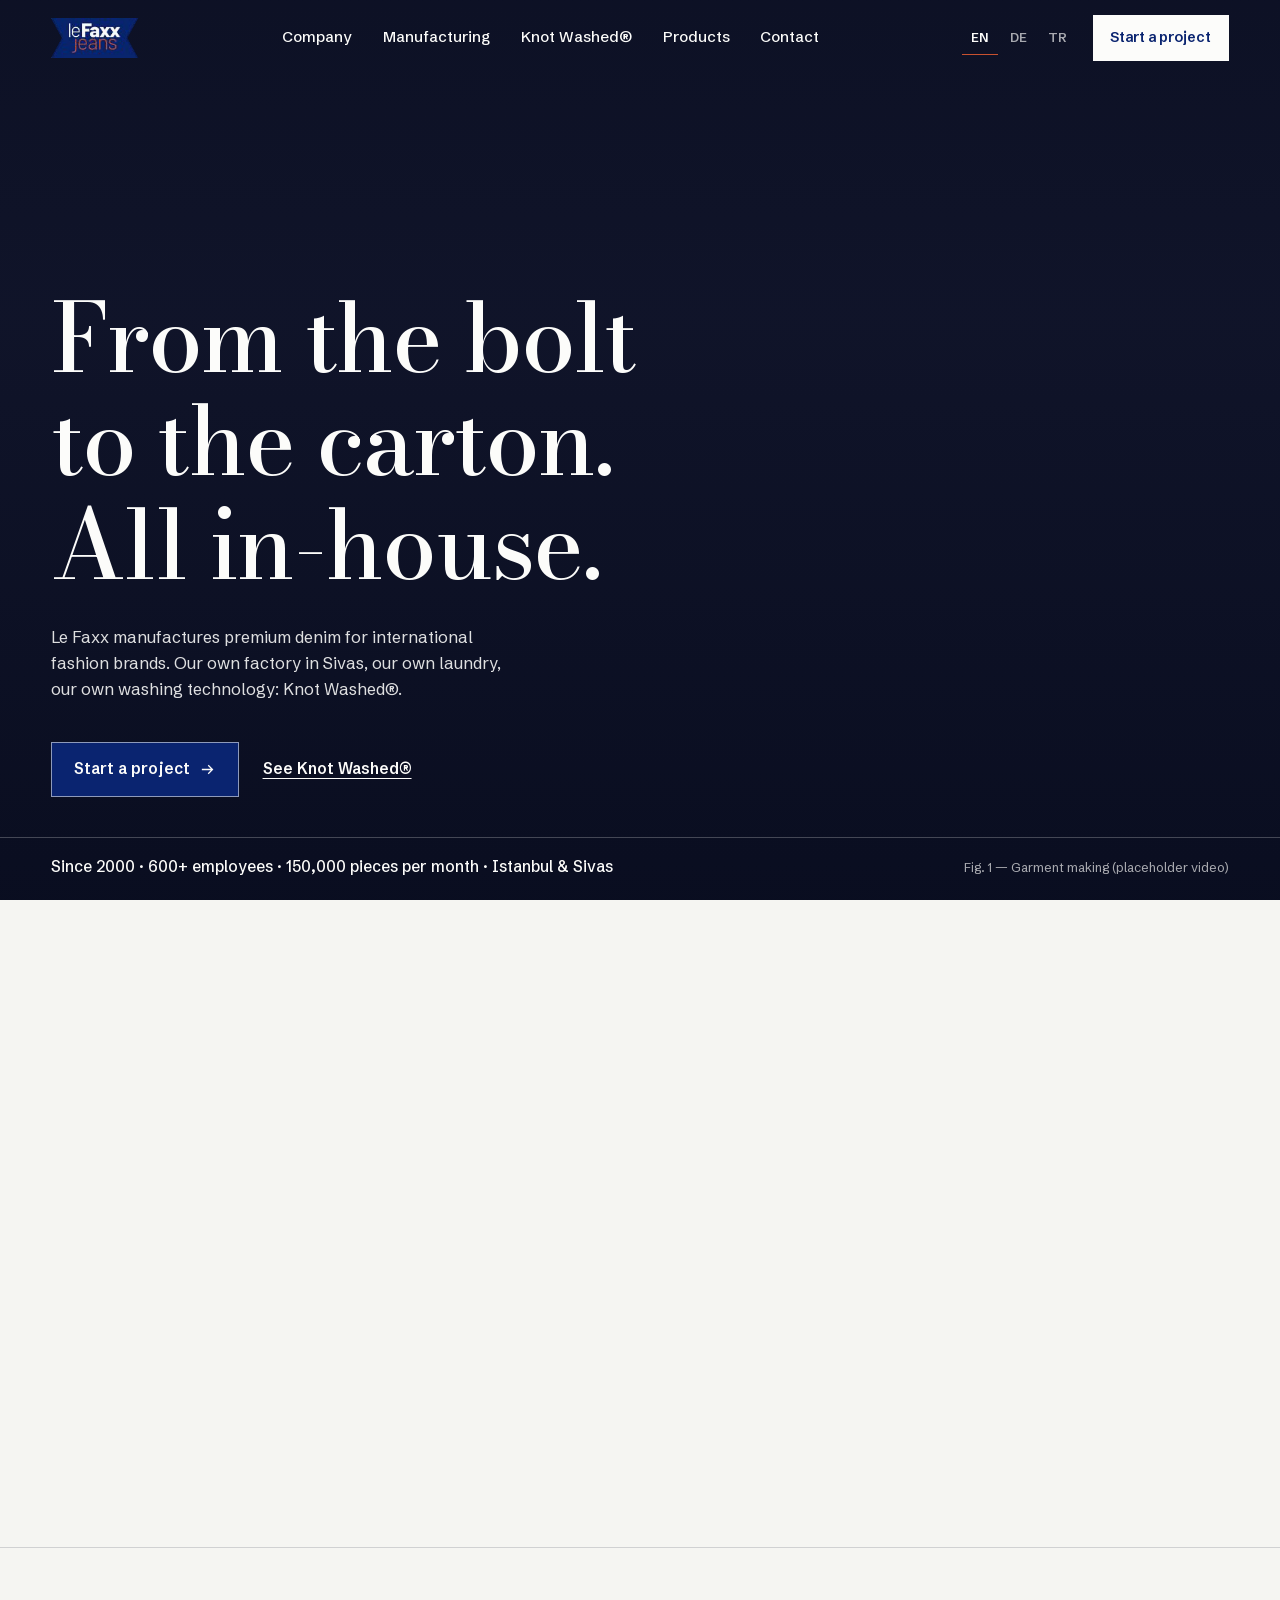
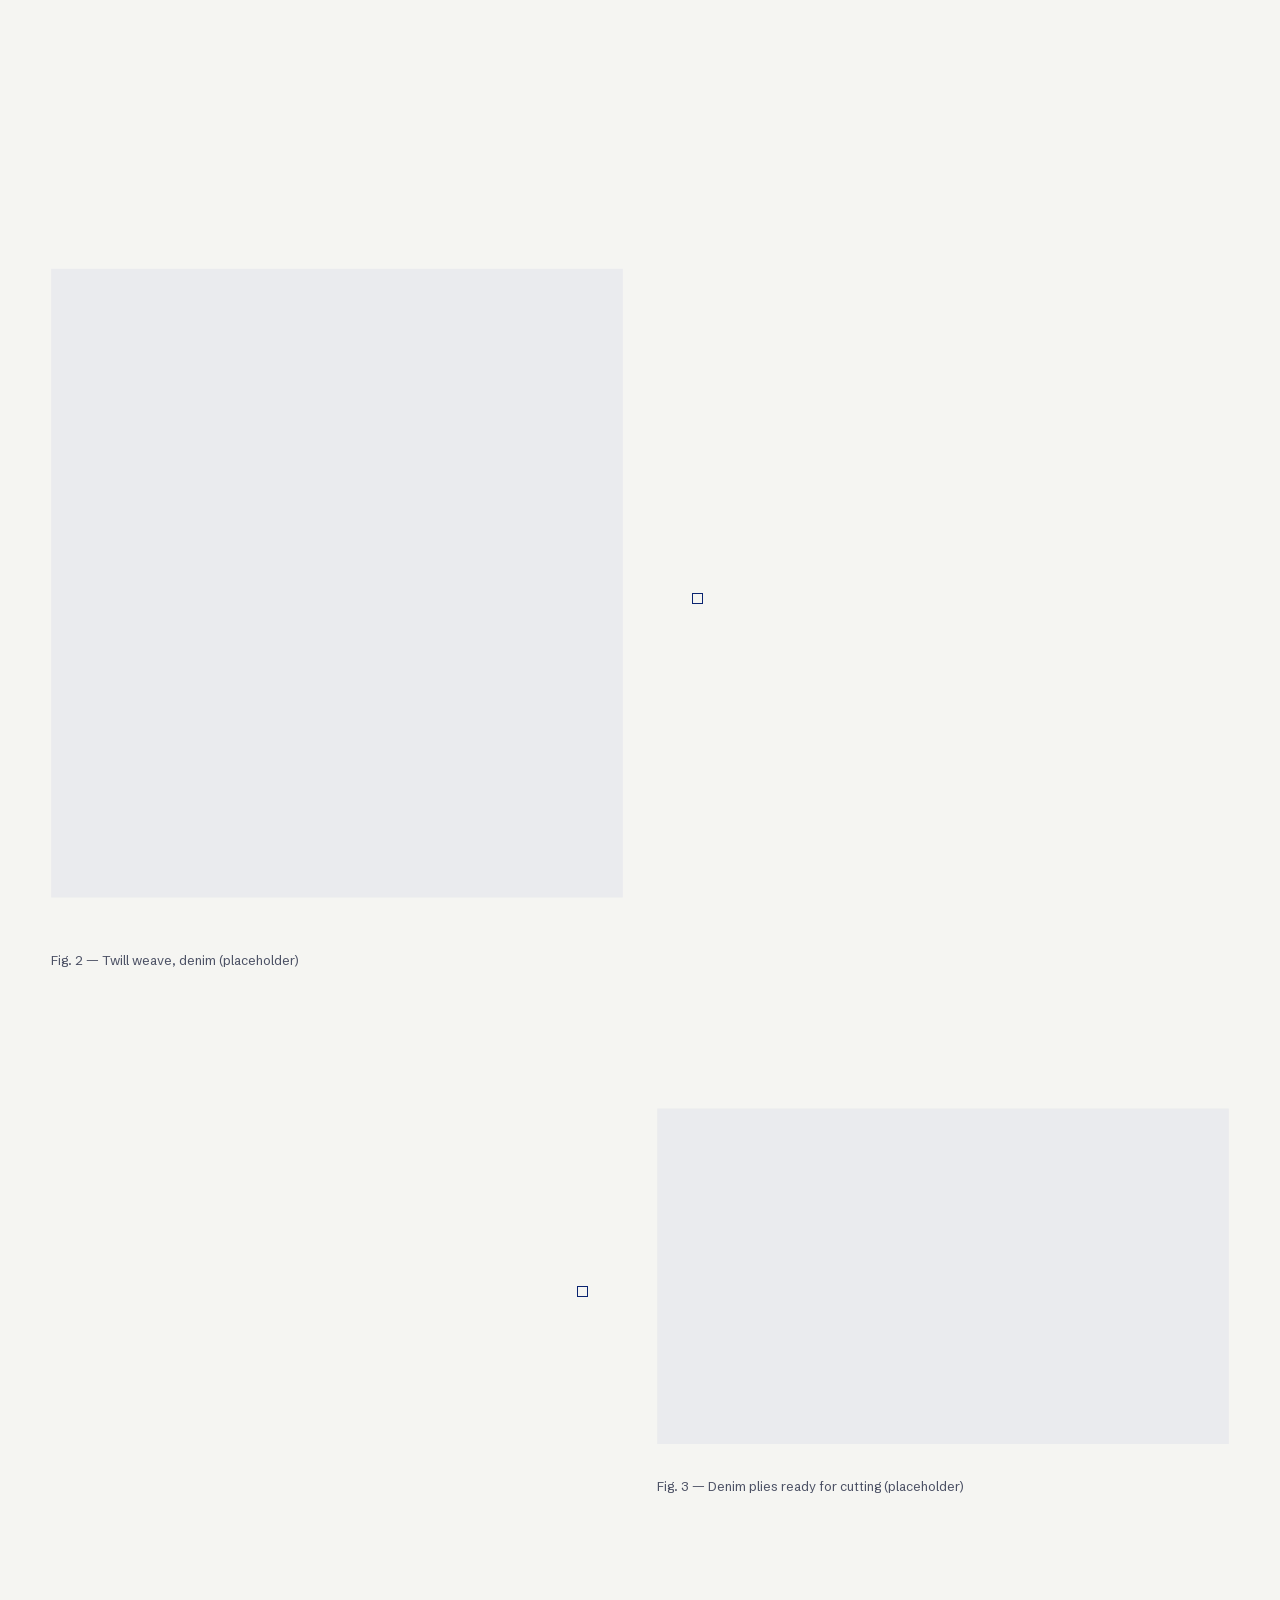
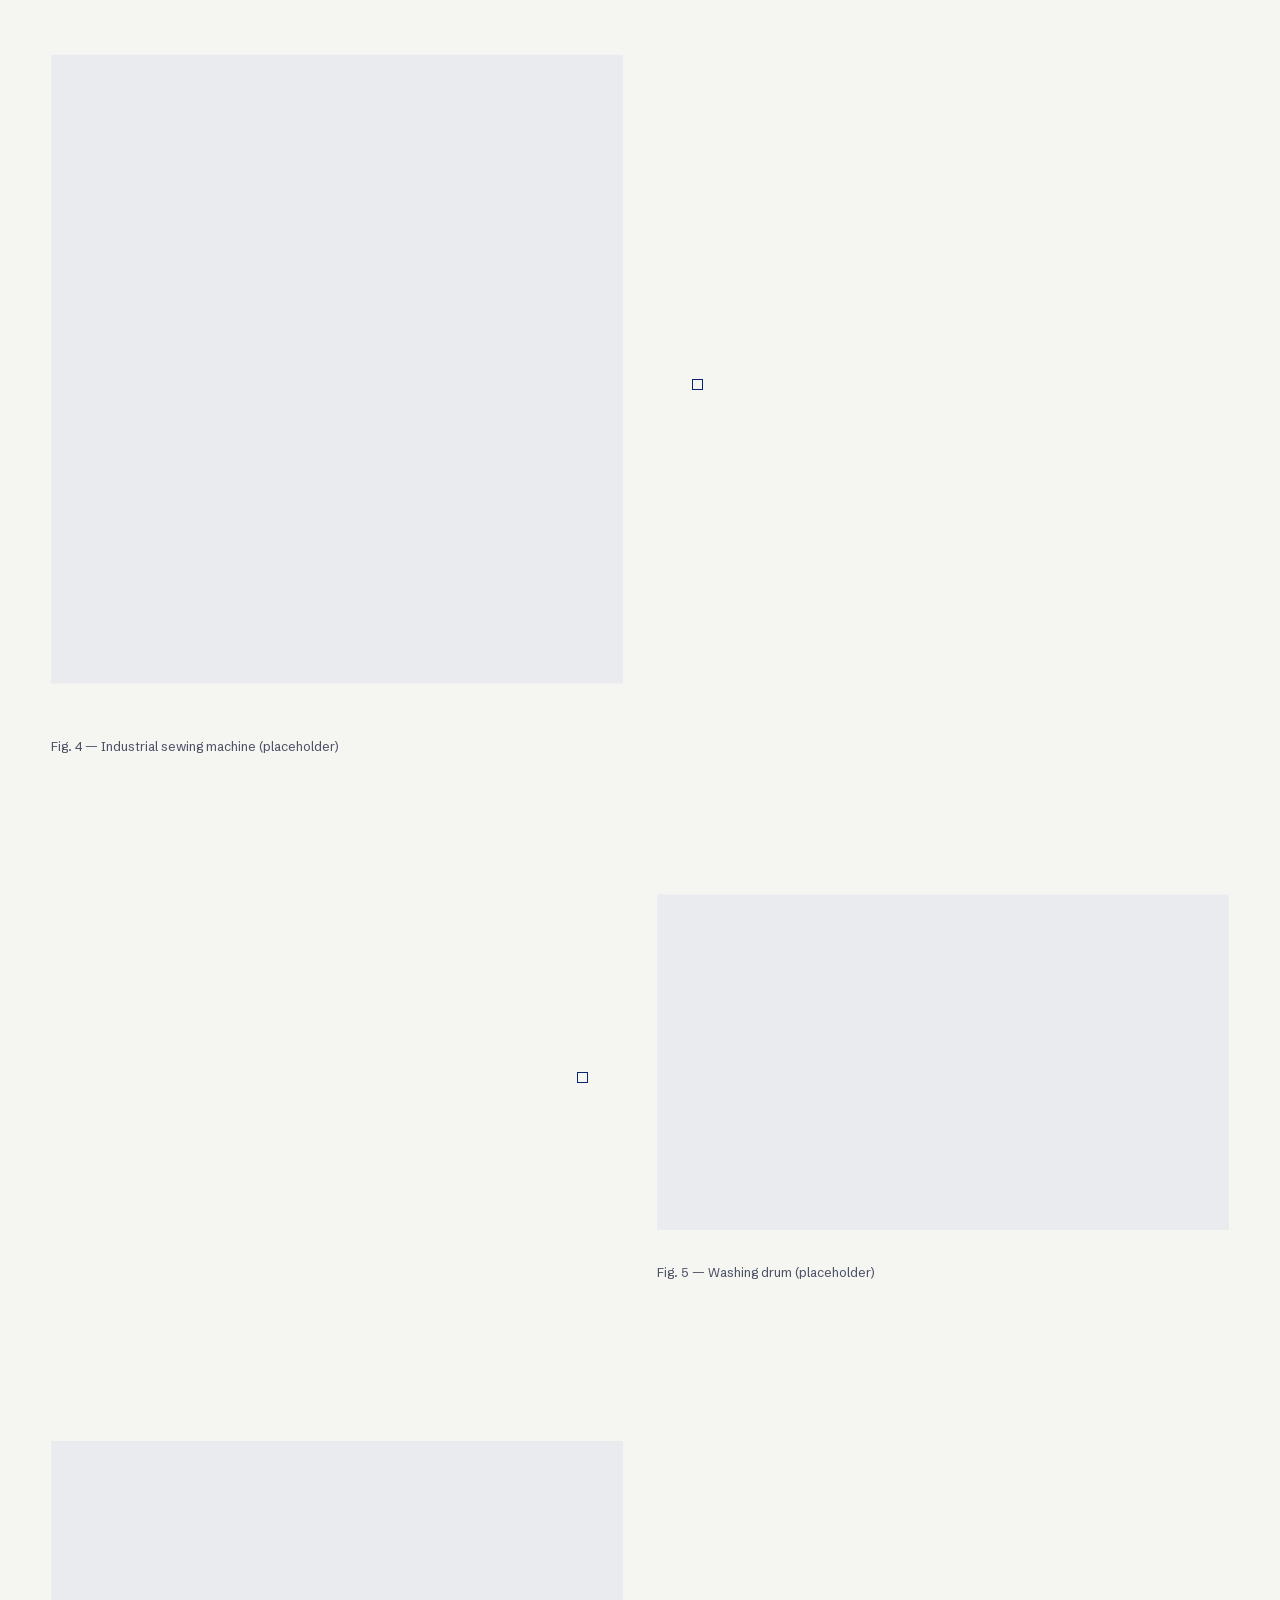
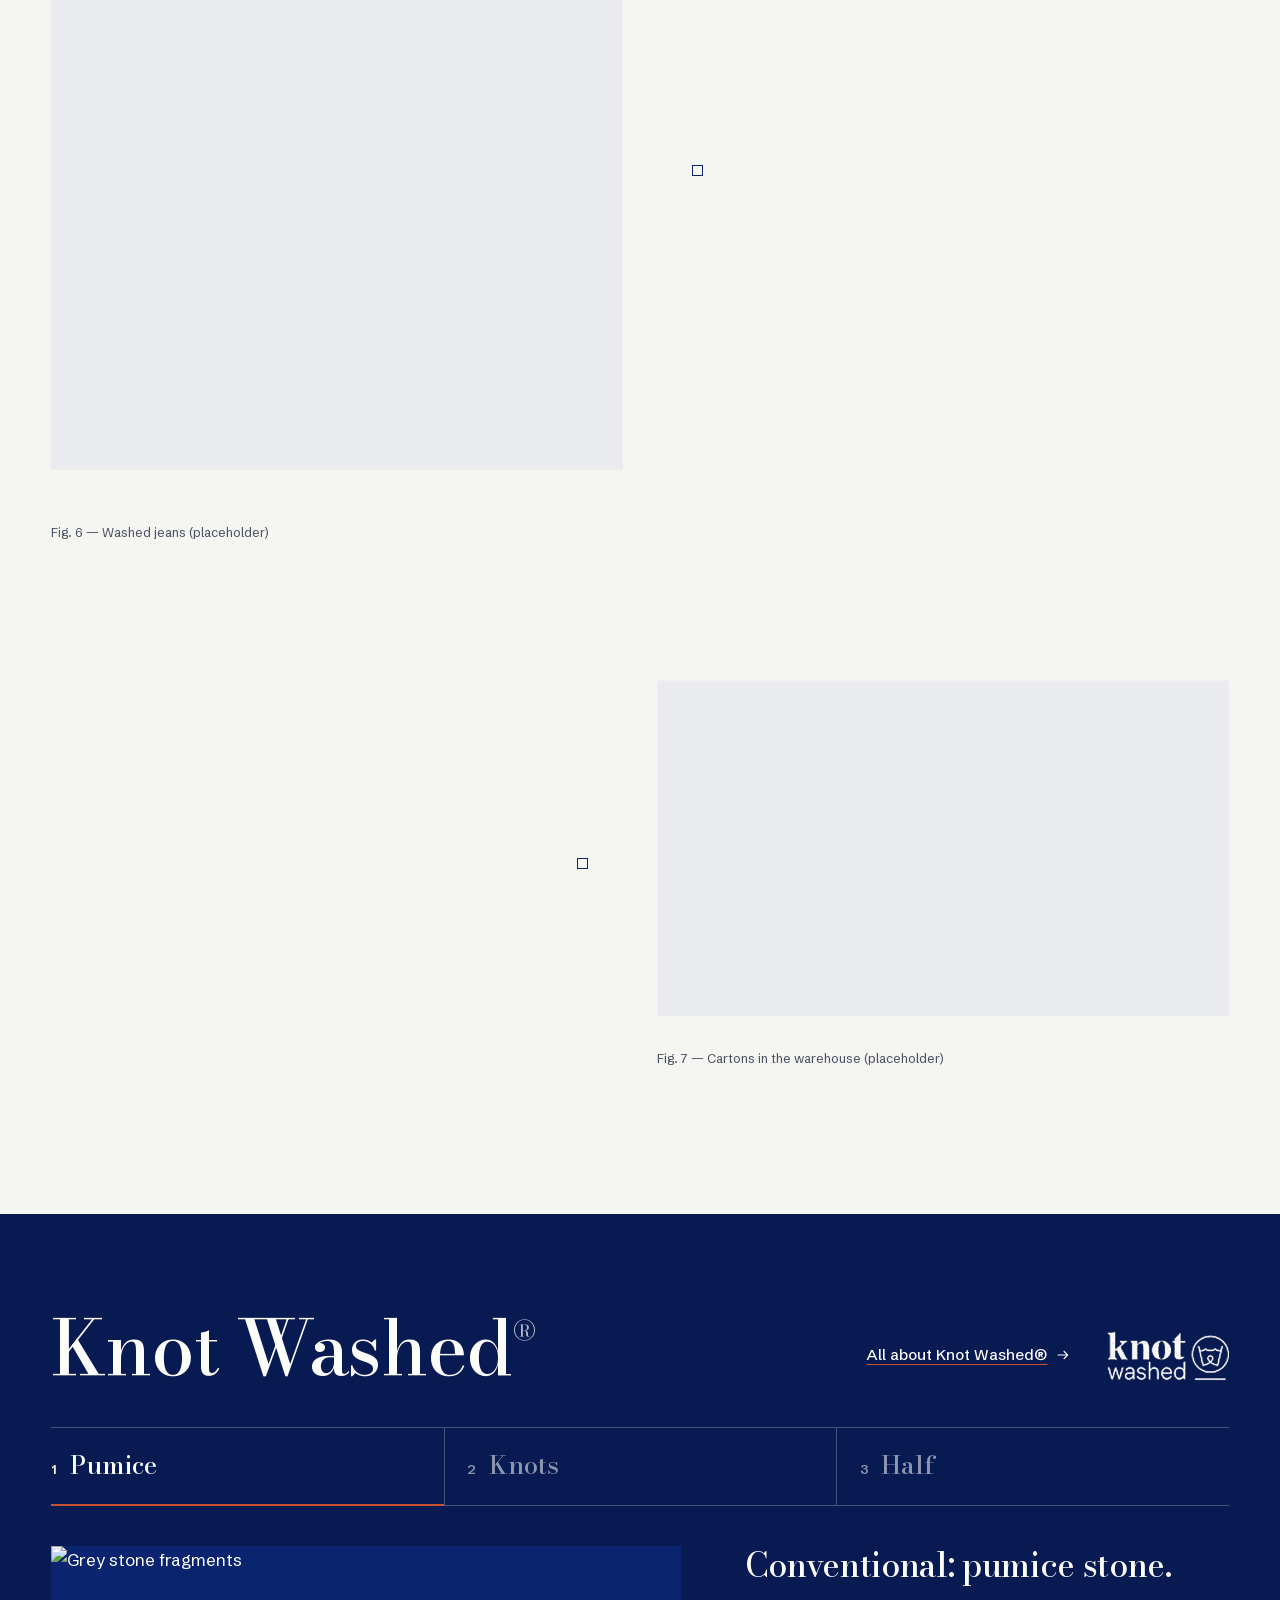
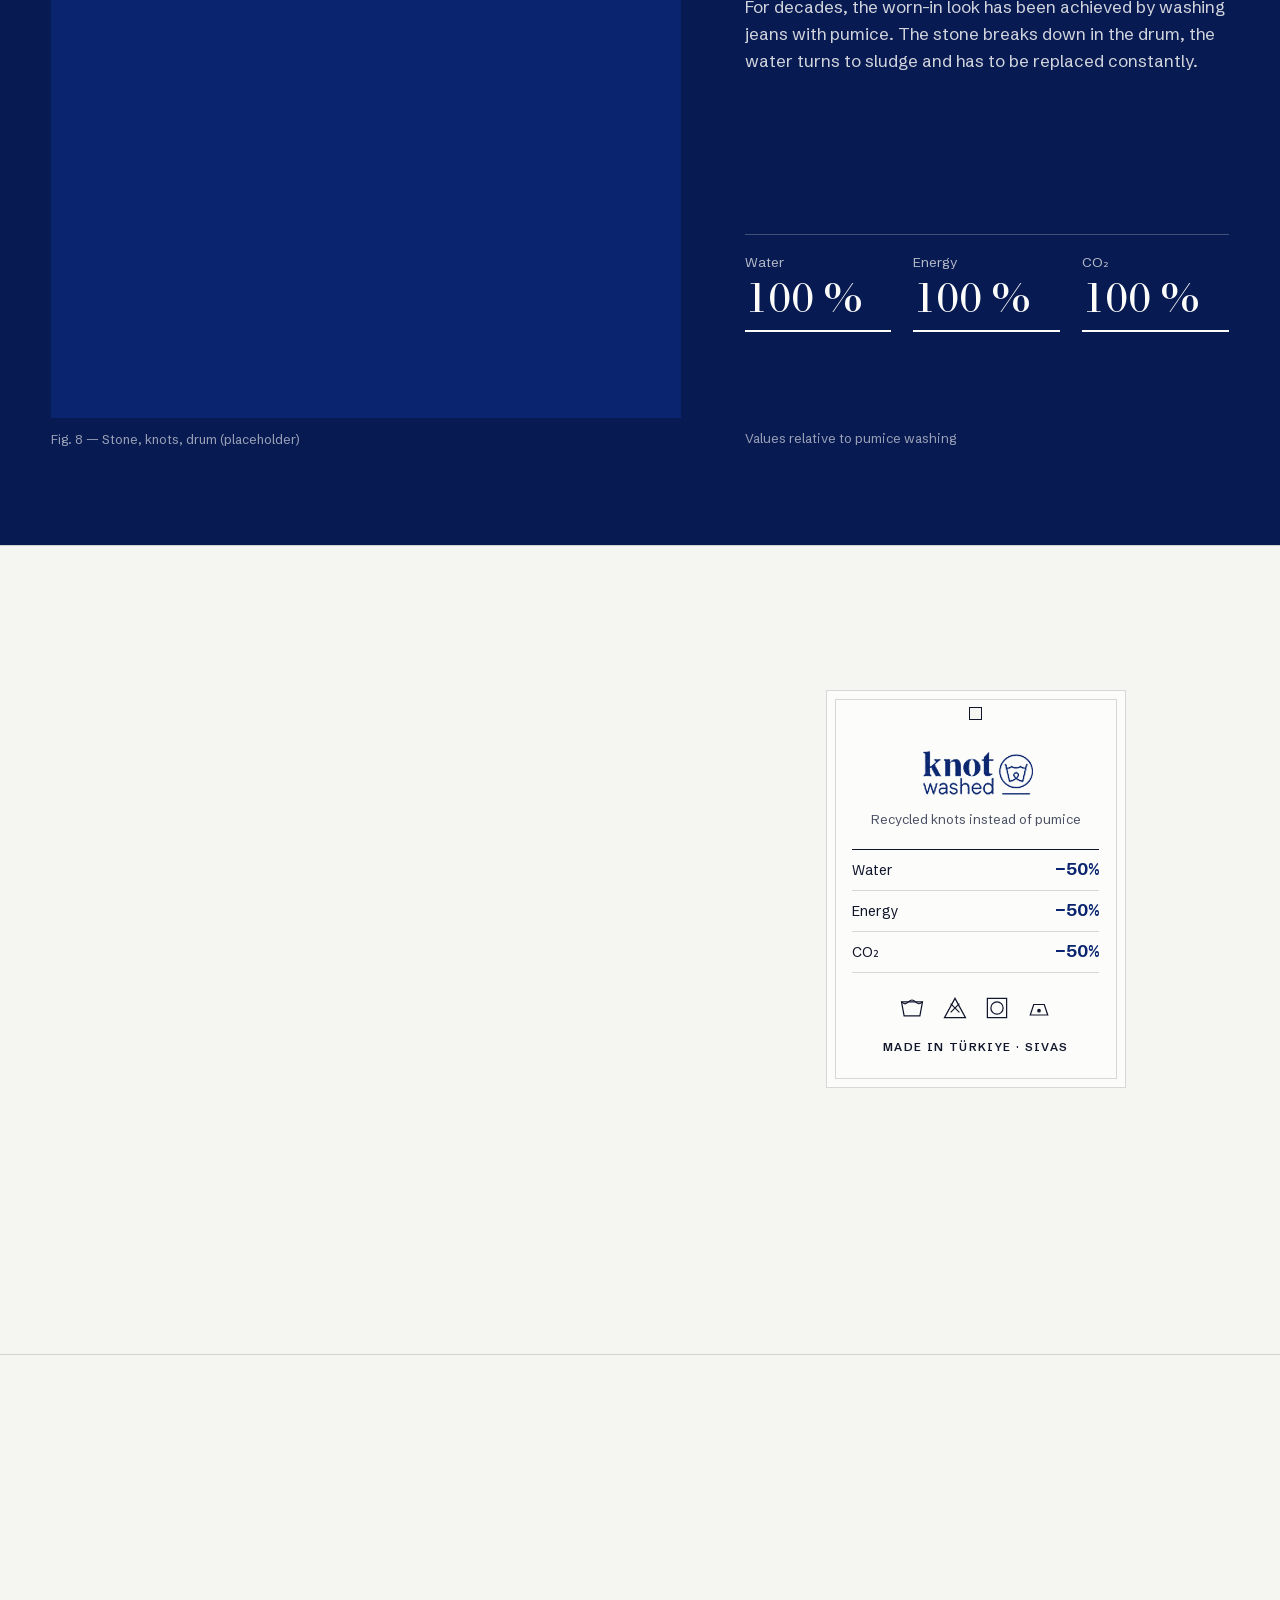
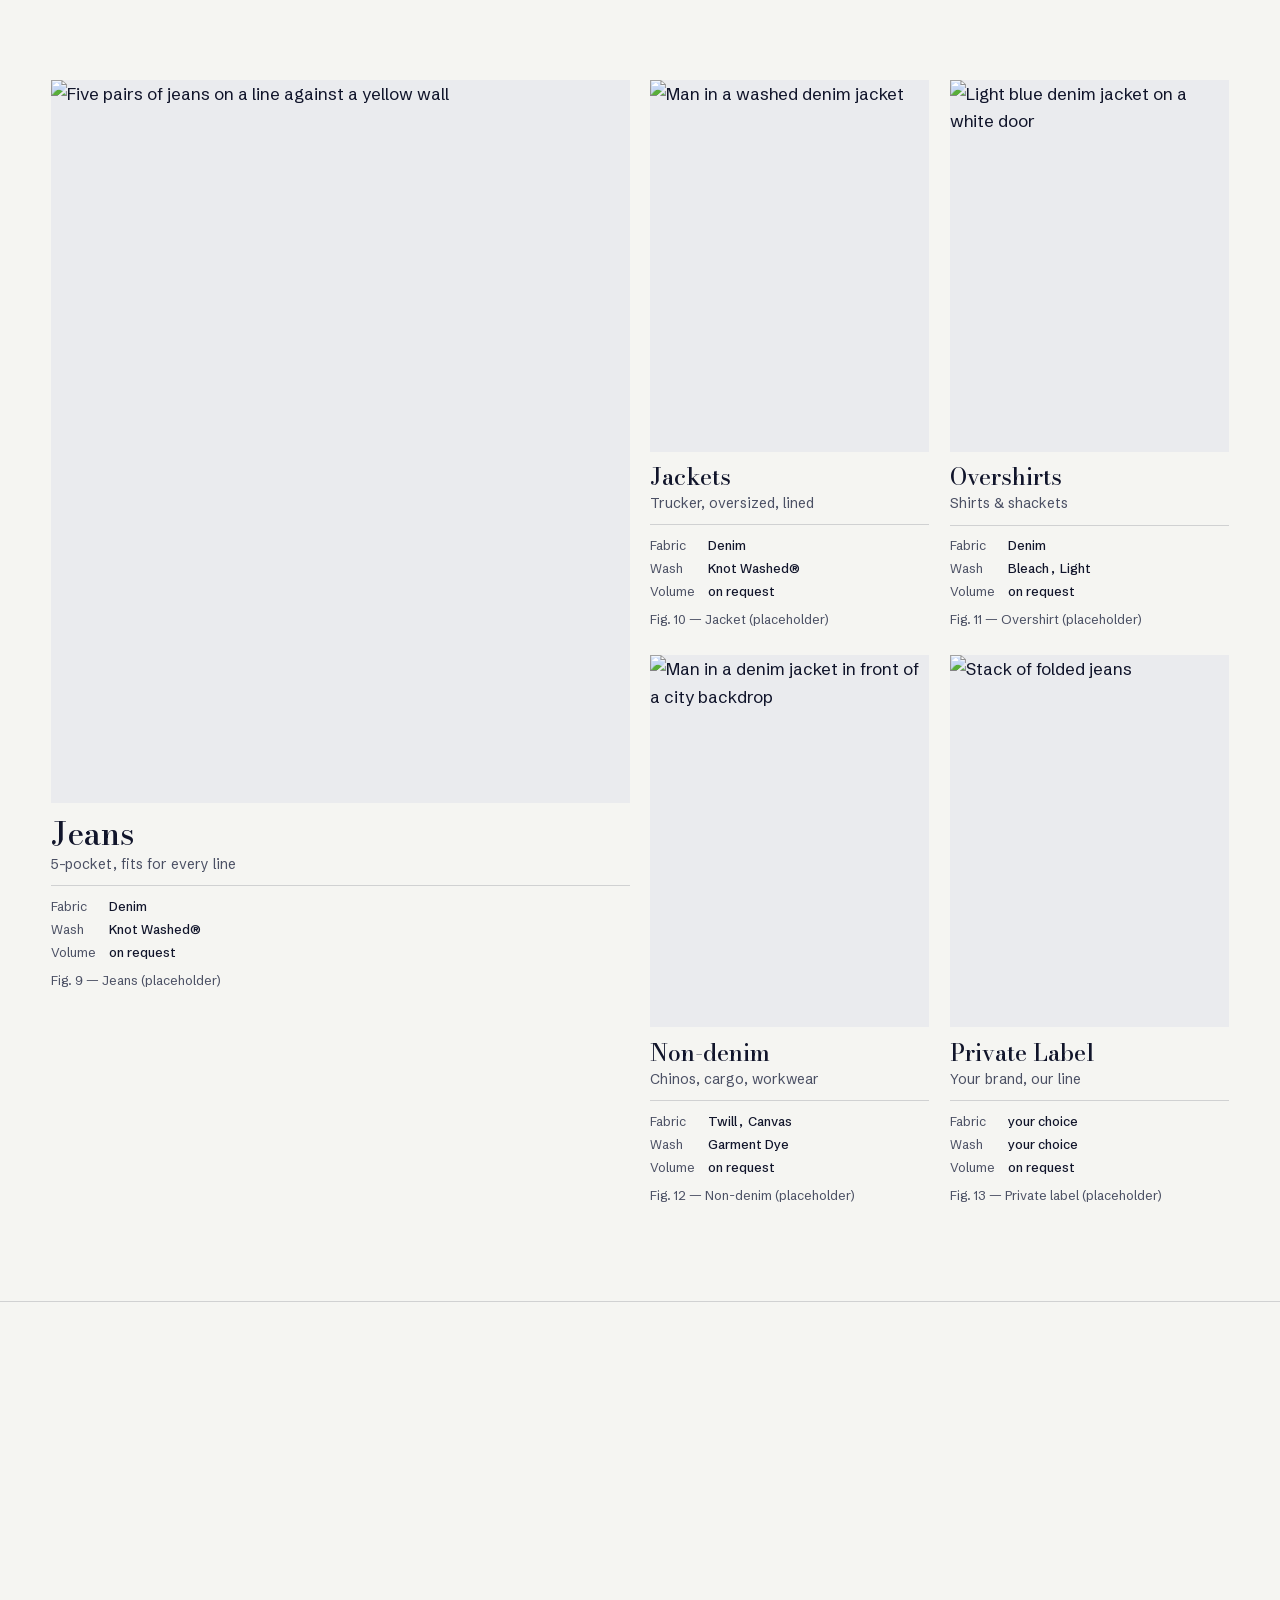
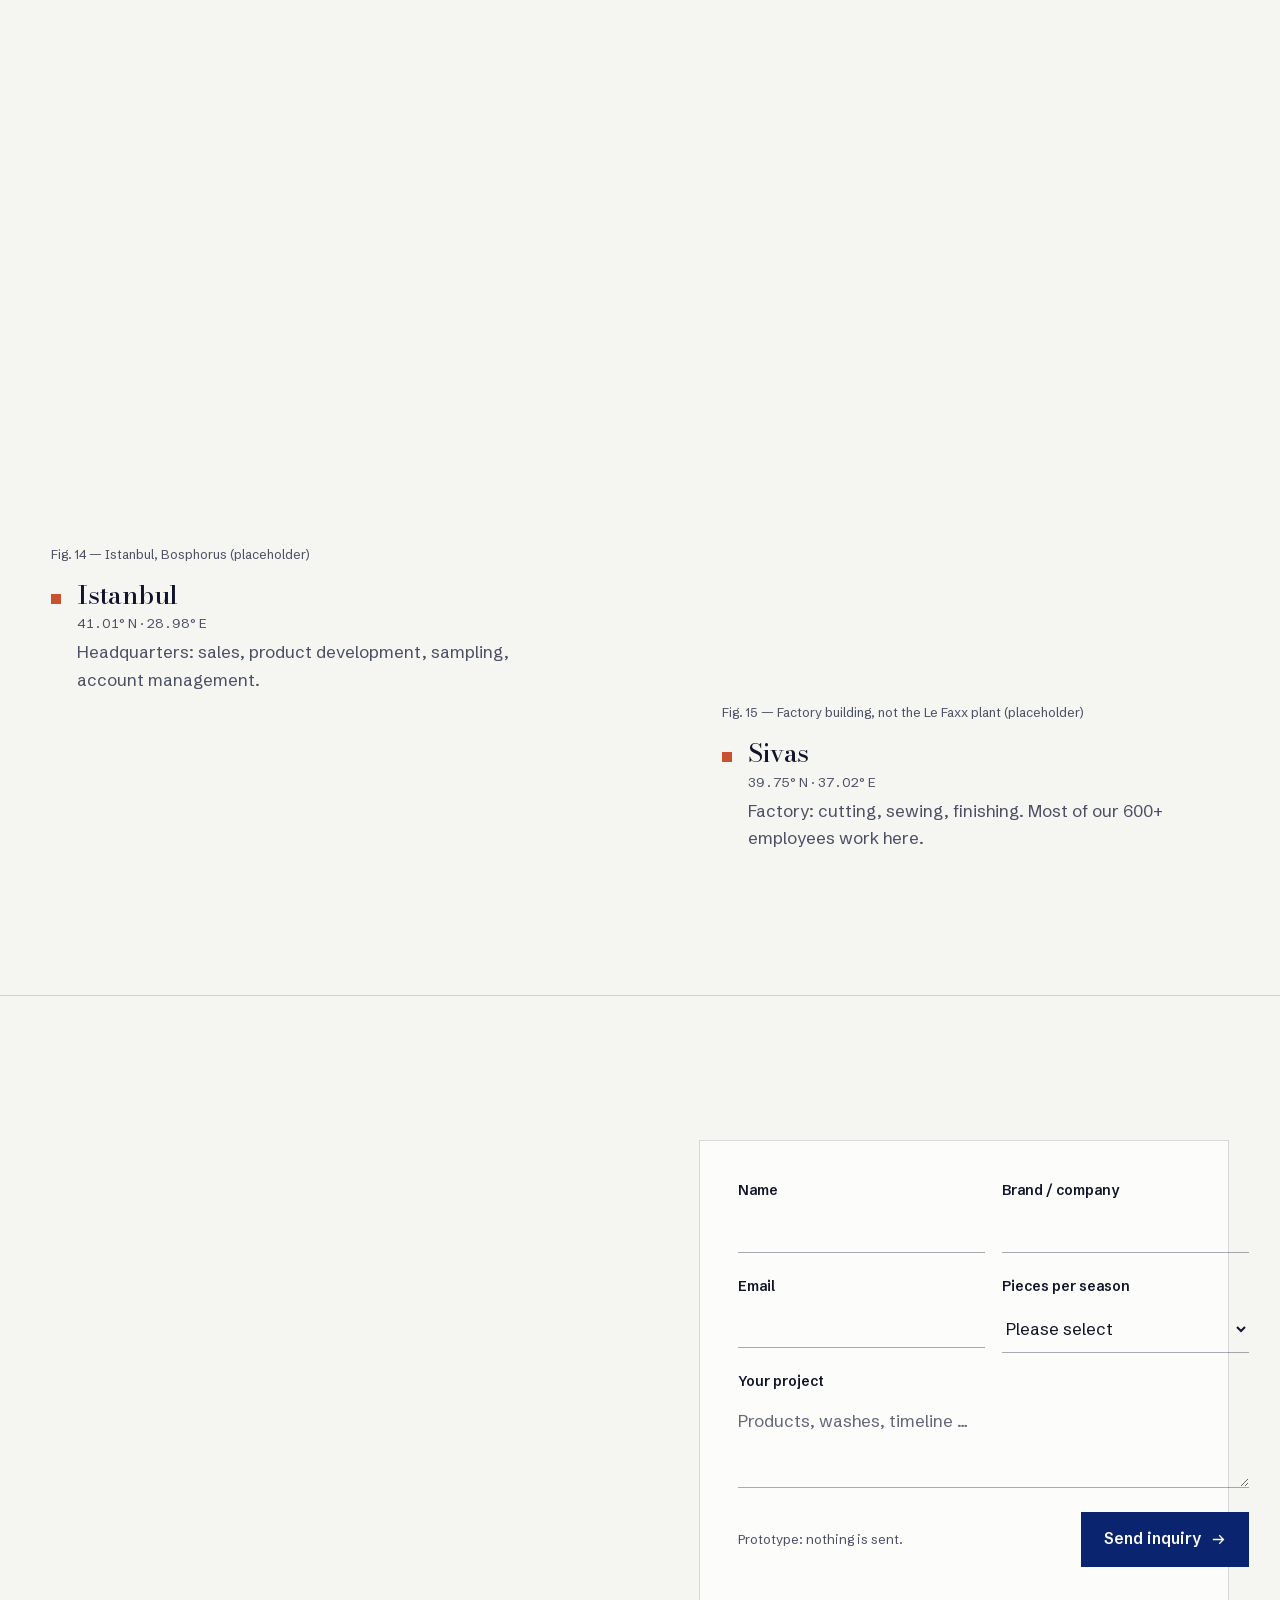
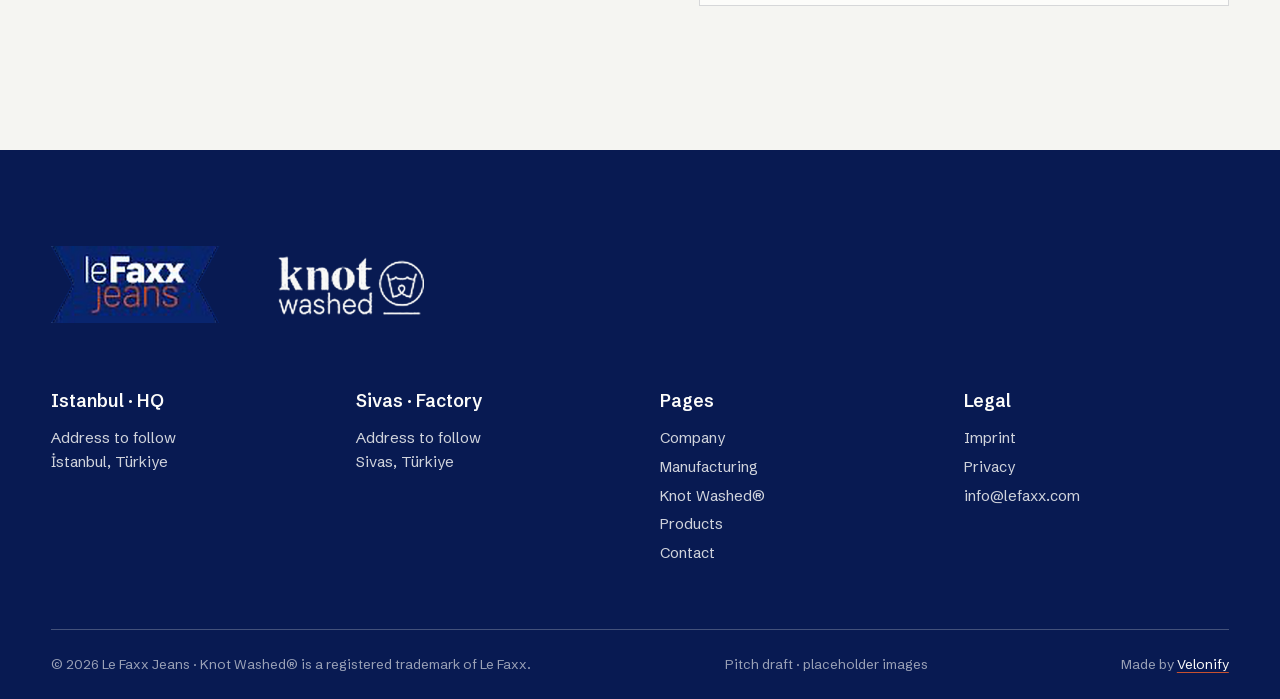
==== commit 226f6d1c: "Phasen-Buttons in Headline-Schnitt, Cache-Versionierung für CSS/JS/Fonts Co-Authored-By: Claude Opus" ====
--- a/index.html
+++ b/index.html
@@ -9,9 +9,9 @@
 <link rel="preconnect" href="https://images.unsplash.com">
 <link rel="preconnect" href="https://videos.pexels.com">
 <link rel="preload" href="fonts/bodoni-latin.woff2" as="font" type="font/woff2" crossorigin>
-<link rel="stylesheet" href="fonts/fonts.css">
+<link rel="stylesheet" href="fonts/fonts.css?v=4">
 <link rel="icon" href="data:image/svg+xml,%3Csvg xmlns='http://www.w3.org/2000/svg' viewBox='0 0 32 32'%3E%3Crect width='32' height='32' fill='%230B1530'/%3E%3Cpath d='M8 8l16 16M24 8L8 24' stroke='%23C99A5B' stroke-width='3'/%3E%3C/svg%3E">
-<link rel="stylesheet" href="assets/styles.css">
+<link rel="stylesheet" href="assets/styles.css?v=4">
 </head>
 <body>
 <a class="skip" href="#main" data-i18n="skip">Zum Inhalt springen</a>
@@ -392,8 +392,8 @@
 <script src="https://unpkg.com/lenis@1.1.13/dist/lenis.min.js"></script>
 <script src="https://cdnjs.cloudflare.com/ajax/libs/gsap/3.12.5/gsap.min.js"></script>
 <script src="https://cdnjs.cloudflare.com/ajax/libs/gsap/3.12.5/ScrollTrigger.min.js"></script>
-<script src="assets/app.js"></script>
-
-<script type="module" src="assets/knot.js"></script>
+<script src="assets/app.js?v=4"></script>
+
+<script type="module" src="assets/knot.js?v=4"></script>
 </body>
 </html>
--- a/assets/styles.css
+++ b/assets/styles.css
@@ -21,7 +21,7 @@
   --ease-out:cubic-bezier(.16,1,.3,1);
 }
 *,*::before,*::after{box-sizing:border-box}
-html{-webkit-text-size-adjust:100%}
+html{-webkit-text-size-adjust:100%;font-variation-settings:"opsz" 11}
 html.lenis,html.lenis body{height:auto}
 .lenis.lenis-smooth{scroll-behavior:auto!important}
 body{margin:0;background:var(--paper);color:var(--ink);font-family:var(--f-text);font-size:1.0625rem;line-height:1.6;-webkit-font-smoothing:antialiased;text-rendering:optimizeLegibility;overflow-x:hidden}
@@ -124,7 +124,7 @@
 .statement{padding:var(--s7) 0 var(--s6)}
 .statement-grid{display:grid;grid-template-columns:minmax(0,1fr) minmax(0,3.2fr);gap:var(--s4)}
 .statement .anchor-col{position:relative}
-.big-say{font-family:var(--f-display);font-weight:400;font-size:clamp(2rem,4.2vw,3.6rem);line-height:1.12;letter-spacing:-.015em;margin:0 0 var(--s4);max-width:22ch;text-wrap:balance}
+.big-say{font-family:var(--f-display);font-weight:500;font-size:clamp(2rem,4.2vw,3.6rem);line-height:1.12;letter-spacing:-.015em;margin:0 0 var(--s4);max-width:22ch;text-wrap:balance}
 .big-say .soft{color:inherit}
 .statement .cols{display:grid;grid-template-columns:1fr 1fr;gap:var(--s4);max-width:900px;color:var(--ink-soft)}
 @media (max-width:820px){.statement-grid{grid-template-columns:1fr}.statement .anchor-col{height:0}.statement .cols{grid-template-columns:1fr;gap:0}.statement{padding-top:var(--s6)}.statement .wrap{padding-left:calc(var(--gutter) + 18px)}}
@@ -173,7 +173,7 @@
 .knot-more:hover{color:var(--red)}
 .knot-more svg{width:16px;height:16px}
 .phases{display:grid;grid-template-columns:repeat(3,1fr);border-top:1px solid var(--rule-light);border-bottom:1px solid var(--rule-light)}
-.phase{position:relative;display:flex;align-items:baseline;gap:.8rem;padding:1.1rem 1rem 1.15rem 0;text-align:left;font-family:var(--f-display);font-size:clamp(1.2rem,2vw,1.7rem);color:rgba(252,252,250,.55);transition:color .25s var(--ease)}
+.phase{position:relative;display:flex;align-items:baseline;gap:.8rem;padding:1.1rem 1rem 1.15rem 0;text-align:left;font-family:var(--f-display);font-weight:500;font-size:clamp(1.2rem,2vw,1.7rem);color:rgba(252,252,250,.55);transition:color .25s var(--ease)}
 .phase+.phase{padding-left:1.4rem;border-left:1px solid var(--rule-light)}
 .phase .ph-no{font-family:var(--f-text);font-size:.85rem;font-weight:600}
 .phase::after{content:"";position:absolute;left:0;right:0;bottom:-1px;height:2px;background:var(--red);transform:scaleX(0);transform-origin:left;transition:transform .5s var(--ease-out)}
